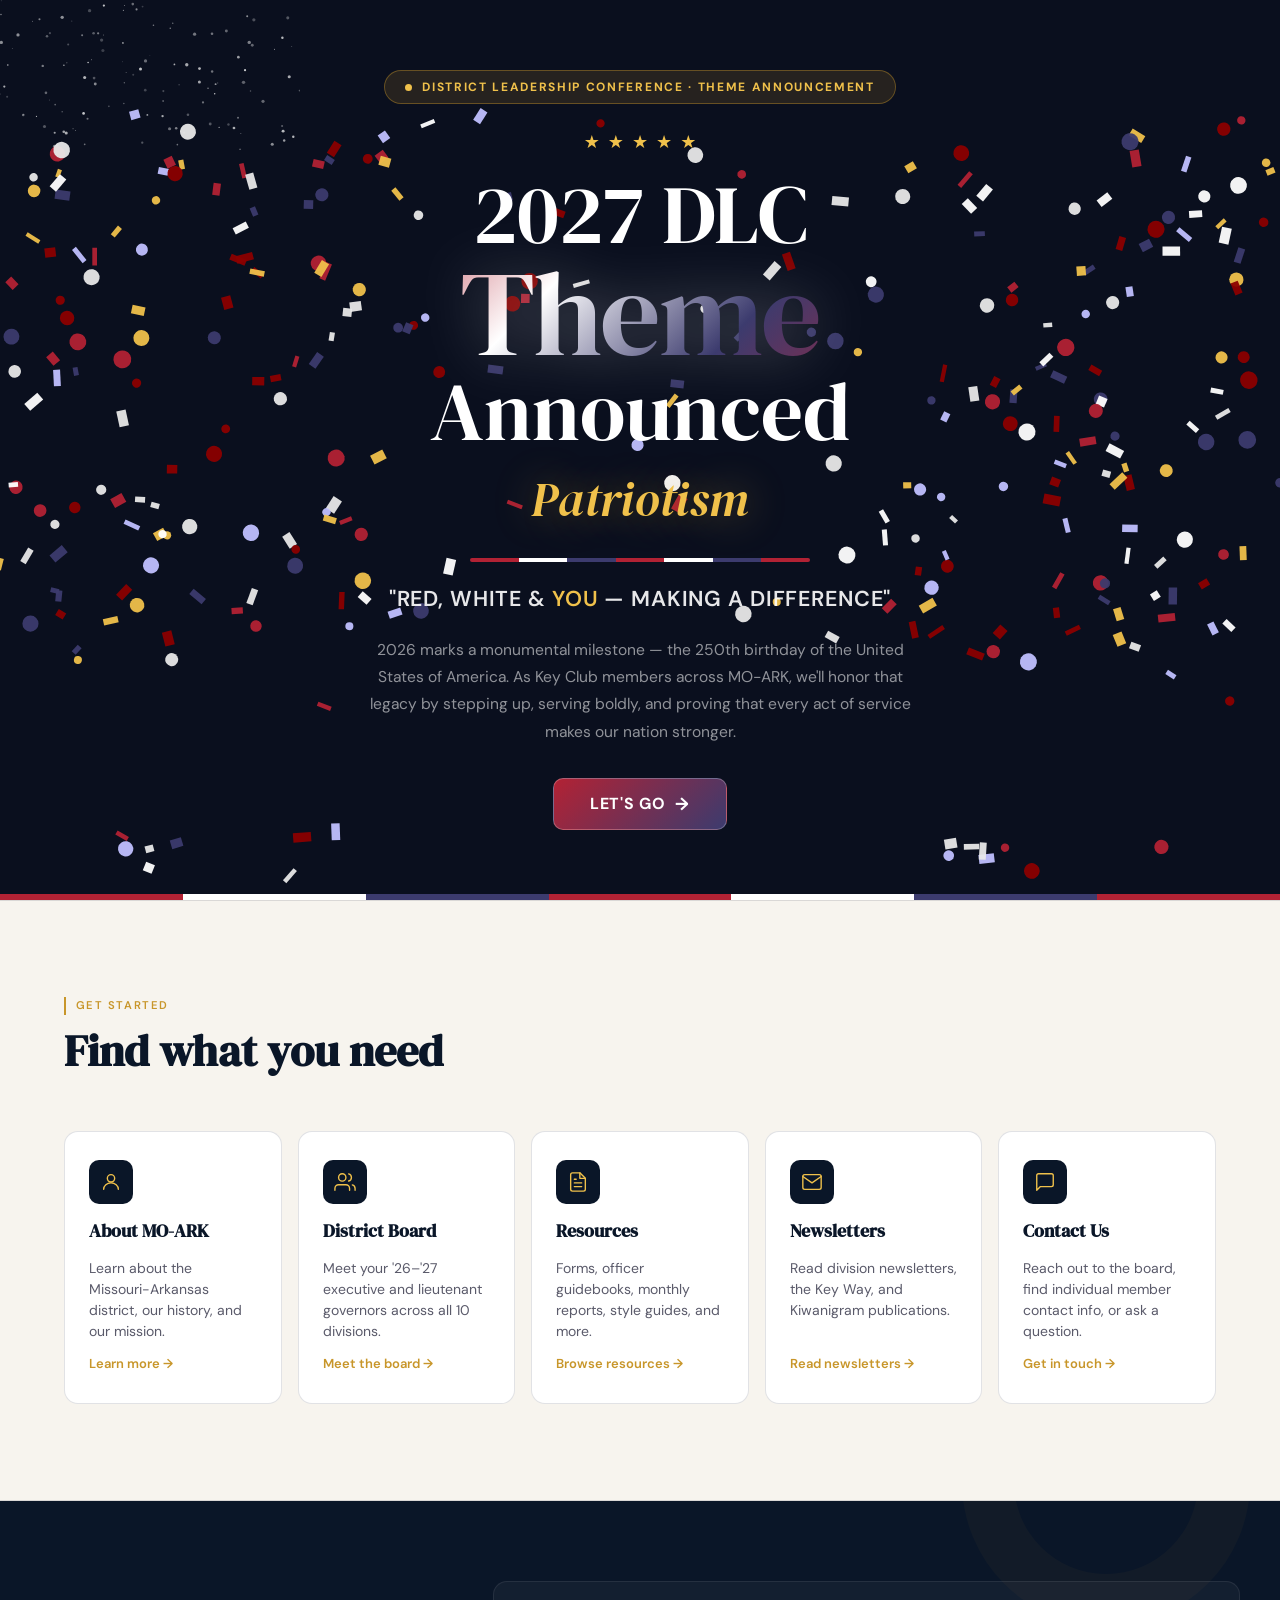
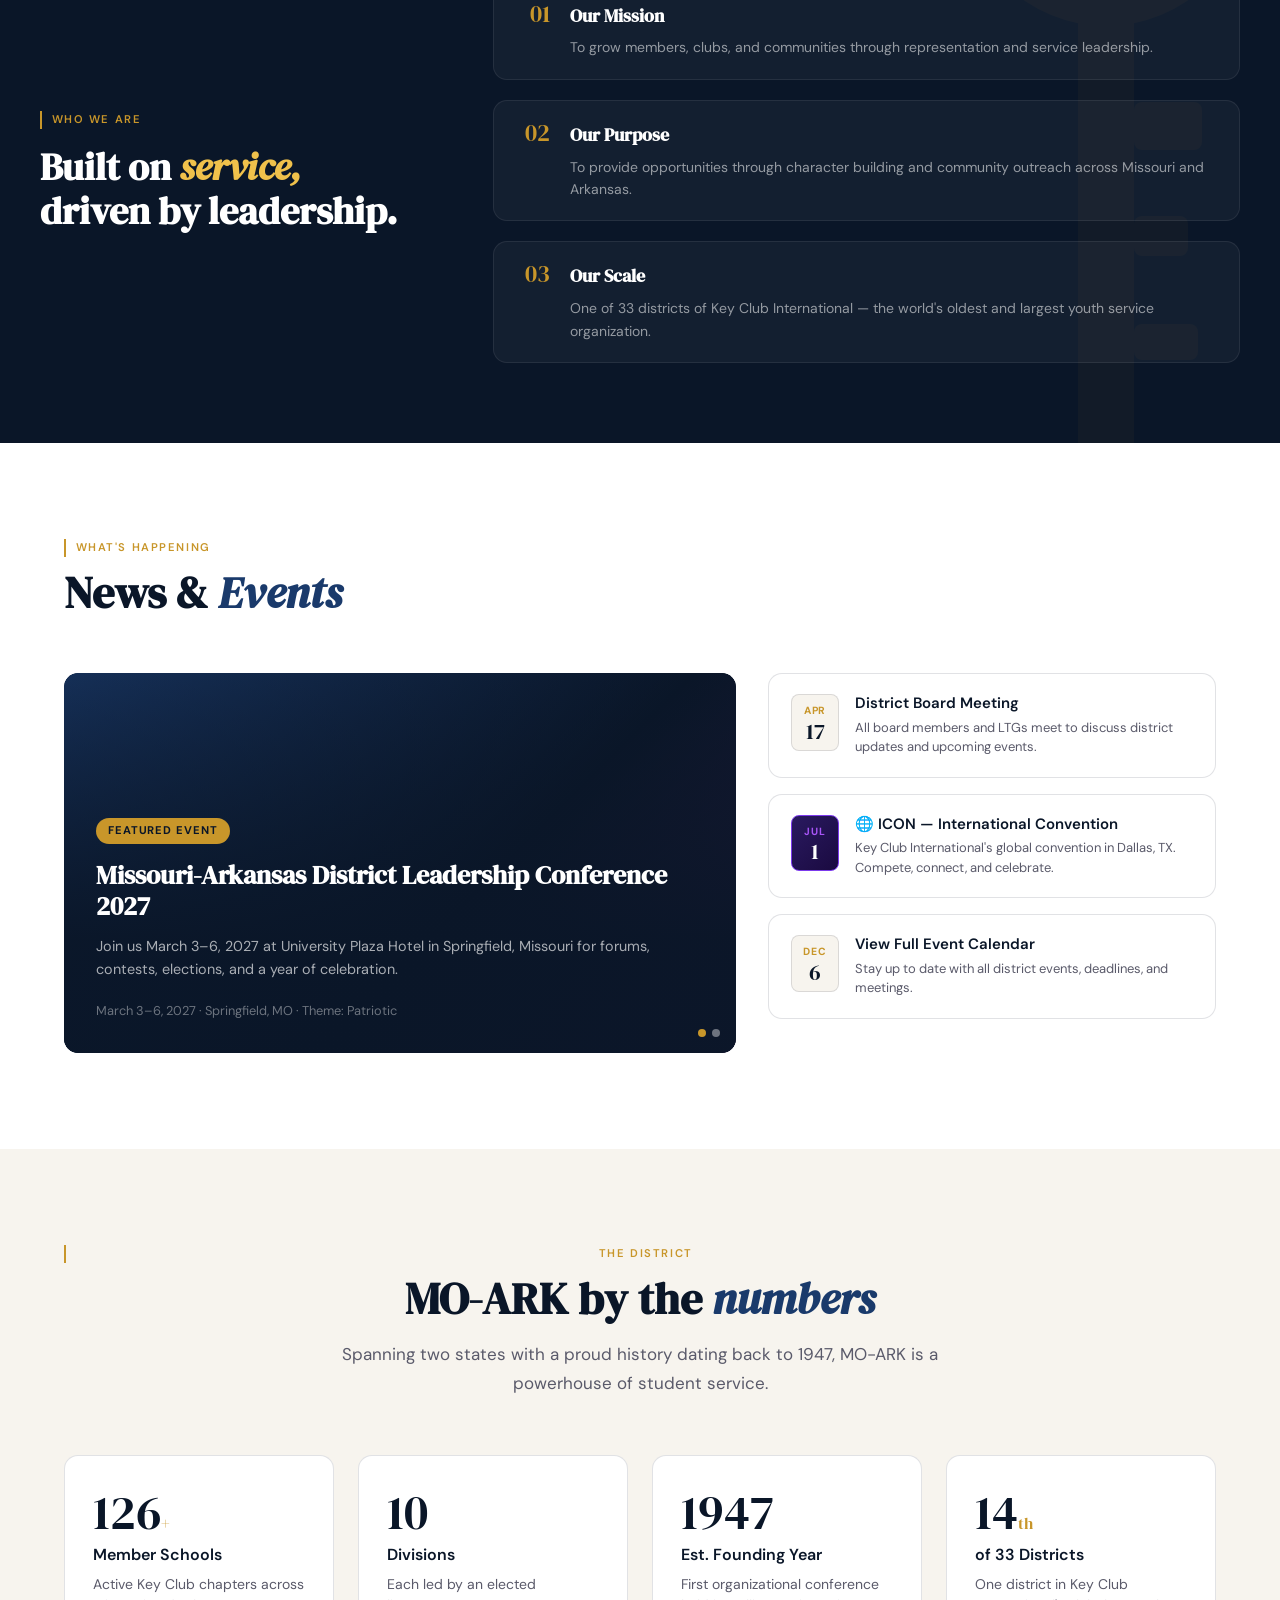
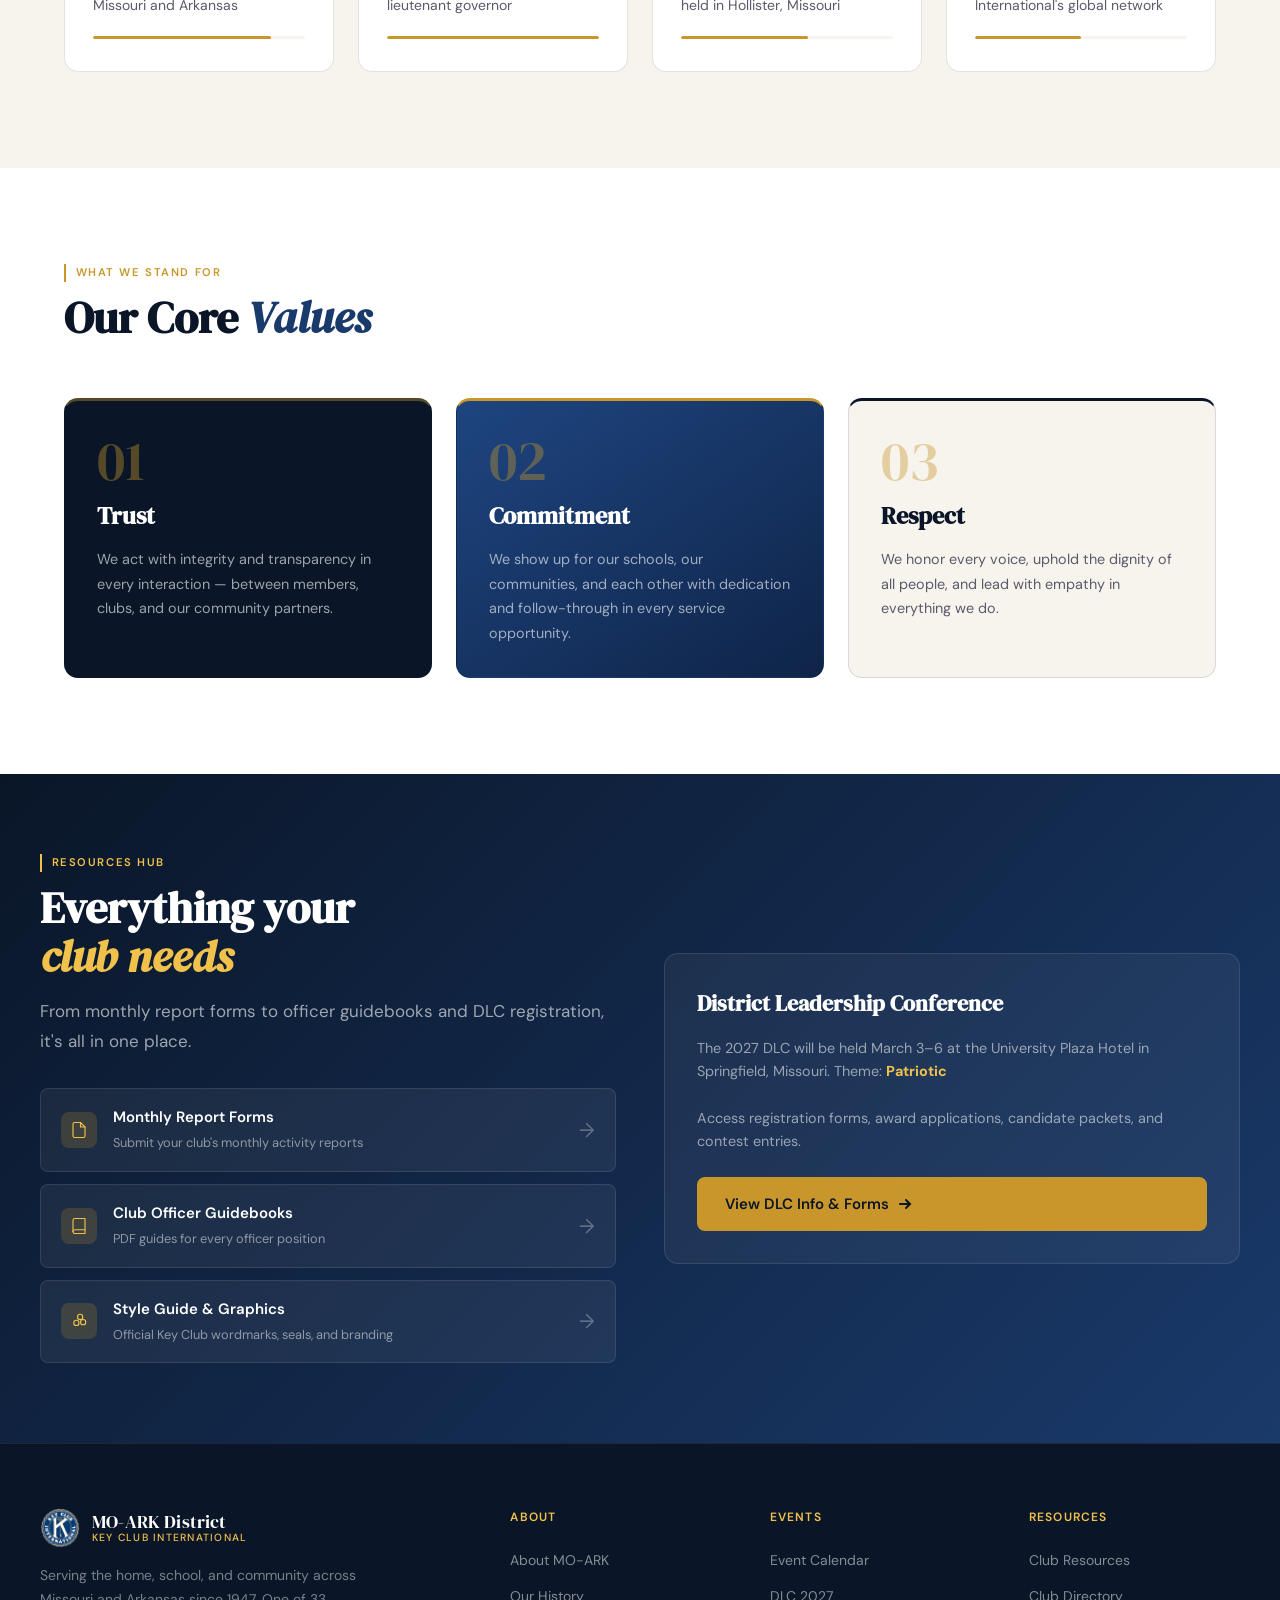
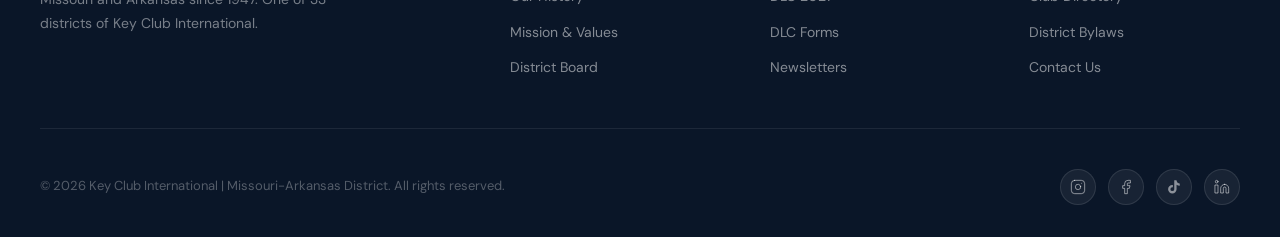
==== index.html @ 14511bf1 "Add files via upload" ====
<!DOCTYPE html>
<html lang="en">
<head>
  <!-- Google tag (gtag.js) -->
<script async src="https://www.googletagmanager.com/gtag/js?id=G-ZFC2BE8DN1"></script>
<script>
  window.dataLayer = window.dataLayer || [];
  function gtag(){dataLayer.push(arguments);}
  gtag('js', new Date());

  gtag('config', 'G-ZFC2BE8DN1');
</script>
<link rel="icon" type="image/png" href="keyclub_logo.png">
<meta charset="UTF-8">
<meta name="viewport" content="width=device-width, initial-scale=1.0">
<title>MO-ARK District | Key Club International</title>
<link rel="preconnect" href="https://fonts.googleapis.com">
<link rel="preconnect" href="https://fonts.gstatic.com" crossorigin>
<link href="https://fonts.googleapis.com/css2?family=DM+Serif+Display:ital,wght@0,400;1,400&family=DM+Sans:wght@300;400;500;600&display=swap" rel="stylesheet">
<link rel="stylesheet" href="base.css">
<style>
  /* ============================================================
     DESIGN TOKENS
     ============================================================ */

  /* ============================================================
     HERO
     ============================================================ */
  .hero {
    position: relative;
    min-height: 100svh;
    display: flex; align-items: center;
    overflow: hidden;
    padding-top: 68px;

    /* Photo background — crop top 33% by starting at 33% of the image height.
       background-size: cover ensures it fills the hero width.
       The dark overlay (next rule) keeps text readable on any photo. */
    background-color: var(--navy);
    background-image:
      linear-gradient(
        to bottom,
        rgba(10, 22, 40, 0.62) 0%,
        rgba(10, 22, 40, 0.55) 40%,
        rgba(10, 22, 40, 0.72) 100%
      ),
      url('Images/Key_Slideshow13.PNG');
    background-size: cover;
    /* Start at 33% down the image to crop the Instagram text at the top */
    background-position: center 53%;
    background-repeat: no-repeat;
    background-attachment: fixed; /* subtle parallax on desktop */
  }

  /* On mobile, fixed attachment causes rendering issues — switch to scroll */
  @media (max-width: 768px) {
    .hero {
      background-attachment: scroll;
      /* On smaller screens, push a touch further down the image
         to keep the subject (people/action) centered */
      background-position: center 40%;
    }
  }

  /* Geometric background patterns — layered on top of the photo */
  .hero-bg {
    position: absolute; inset: 0;
    overflow: hidden;
    pointer-events: none;
  }
  .hero-bg::before {
    content: '';
    position: absolute;
    top: -20%; right: -10%;
    width: 65vw; height: 65vw;
    background: radial-gradient(ellipse at 60% 40%, rgba(200,150,42,0.08) 0%, rgba(26,58,107,0.12) 50%, transparent 75%);
    border-radius: 50%;
  }
  .hero-bg::after {
    content: '';
    position: absolute;
    bottom: -10%; left: -5%;
    width: 50vw; height: 50vw;
    background: radial-gradient(ellipse, rgba(26,58,107,0.25) 0%, transparent 70%);
    border-radius: 50%;
  }
  .hero-grid {
    position: absolute; inset: 0;
    background-image:
      linear-gradient(rgba(255,255,255,0.015) 1px, transparent 1px),
      linear-gradient(90deg, rgba(255,255,255,0.015) 1px, transparent 1px);
    background-size: 60px 60px;
    mask-image: radial-gradient(ellipse 80% 80% at 50% 50%, black 30%, transparent 100%);
  }

  /* ── 2D PARALLAX KEY ── */
  .parallax-scene {
    position: absolute;
    top: 0;
    left: 0;
    width: 100%;
    height: 100%;
    pointer-events: none;
    z-index: 0;
  }
  .parallax-layer {
      position: absolute;
      top: 0;
      left: 0;
      width: 100%;
      height: 100%;
      will-change: transform;
      pointer-events: none;
    }
  /* Allow clicks to reach the key specifically */
  #pl-key {
    pointer-events: none;
  }
  #pl-key .key-wrap {
    pointer-events: all;
  }
  /* keyWrap stays absolutely positioned within the parallax layer */

  /* Key sizing strategy:
     - Height is the real constraint: key SVG is 480h × 200w (2.4:1 tall ratio)
     - We want the full key visible, so cap its height to hero available height minus padding
     - Width follows from the aspect ratio
     - On wide screens: allow up to 38vw but cap by height
     - On medium screens: shrink more aggressively
     - On narrow: hide and show a small centered version instead */
  /* Fix: key layers must not clip and key-wrap anchors to viewport right */
  #pl-shadow,
  #pl-key {
    overflow: visible;
  }
  .key-wrap {
    position: absolute;
    right: 5%;
    top: 50%;
    transform: translateY(-50%);
    width: min(38vw, 42vh, 420px);
    max-height: calc(100svh - 68px - 3rem);
    z-index: 2;
  }
  .key-wrap svg {
    width: 100%;
    height: auto;
    max-height: inherit;
  }

  /* Large desktops: give more room */
  @media (min-width: 1400px) {
    .key-wrap { width: min(420px, 34vw, 50vh); right: 6%; }
  }

  /* Standard laptops (1024–1280px): key tends to be half-visible — shrink it */
  @media (max-width: 1280px) and (min-width: 1025px) {
    .key-wrap { width: min(30vw, 38vh, 340px); right: 2%; }
  }

  /* Tablets landscape & small laptops (768–1024px): show a smaller centered-right key */
  @media (max-width: 1024px) and (min-width: 769px) {
    .key-wrap {
      width: min(22vw, 32vh, 220px);
      right: 1.5%;
      opacity: 0.6;
    }
  }

  /* Mobile & portrait tablets: hide the side key entirely */
  @media (max-width: 768px) {
    .key-wrap { display: none; }
  }

  .hero-inner {
    position: relative; z-index: 1;
    max-width: 1200px; margin: 0 auto;
    padding: 4rem 1.5rem;
    display: grid;
    grid-template-columns: 1fr 1fr;
    gap: 4rem;
    align-items: center;
  }

  .hero-eyebrow {
    display: inline-flex; align-items: center; gap: 8px;
    background: rgba(200,150,42,0.15);
    border: 1px solid rgba(200,150,42,0.3);
    border-radius: 100px;
    padding: 0.375rem 0.875rem;
    font-size: 0.75rem;
    font-weight: 600;
    color: var(--gold-lt);
    text-transform: uppercase;
    letter-spacing: 0.1em;
    margin-bottom: 1.5rem;
  }
  .hero-eyebrow-dot {
    width: 6px; height: 6px;
    background: var(--gold);
    border-radius: 50%;
    animation: pulse 2s ease-in-out infinite;
  }
  @keyframes pulse {
    0%, 100% { opacity: 1; transform: scale(1); }
    50% { opacity: 0.6; transform: scale(0.8); }
  }

  .hero-title {
    font-family: var(--ff-display);
    font-size: clamp(2.5rem, 5vw, 4rem);
    line-height: 1.05;
    color: var(--white);
    margin-bottom: 1.5rem;
  }
  .hero-title em {
    font-style: italic;
    color: var(--gold-lt);
  }

  .hero-desc {
    font-size: 1.0625rem;
    color: rgba(255,255,255,0.65);
    line-height: 1.75;
    margin-bottom: 2.5rem;
    max-width: 44ch;
  }

  .hero-actions {
    display: flex; flex-wrap: wrap; gap: 0.875rem;
    align-items: center;
  }

  .btn {
    display: inline-flex; align-items: center; gap: 0.5rem;
    padding: 0.8125rem 1.625rem;
    border-radius: var(--radius-sm);
    font-family: var(--ff-body);
    font-size: 0.9375rem;
    font-weight: 600;
    cursor: pointer;
    border: 2px solid transparent;
    transition: all var(--transition);
    white-space: nowrap;
    text-decoration: none;
  }
  .btn-primary {
    background: var(--gold);
    color: var(--navy);
    border-color: var(--gold);
  }
  .btn-primary:hover {
    background: var(--gold-lt);
    border-color: var(--gold-lt);
    transform: translateY(-2px);
    box-shadow: 0 6px 20px rgba(200,150,42,0.4);
  }
  .btn-outline {
    background: transparent;
    color: var(--white);
    border-color: rgba(255,255,255,0.3);
  }
  .btn-outline:hover {
    background: rgba(255,255,255,0.1);
    border-color: rgba(255,255,255,0.6);
    transform: translateY(-2px);
  }

  .hero-stats {
    display: grid; grid-template-columns: repeat(4, 1fr); gap: 1rem;
    margin-top: 3rem;
    padding-top: 2rem;
    border-top: 1px solid rgba(255,255,255,0.1);
  }
  .hero-stat-value {
    font-family: var(--ff-display);
    font-size: 2rem;
    color: var(--gold-lt);
    line-height: 1;
  }
  .hero-stat-label {
    font-size: 0.75rem;
    color: rgba(255,255,255,0.5);
    text-transform: uppercase;
    letter-spacing: 0.08em;
    font-weight: 500;
    margin-top: 0.25rem;
  }

  /* Hero right — visual card stack */
  .hero-visual {
    display: flex; flex-direction: column; gap: 1rem;
  }
  .hero-card {
    background: rgba(255,255,255,0.05);
    border: 1px solid rgba(255,255,255,0.1);
    border-radius: var(--radius);
    padding: 1.25rem 1.5rem;
    backdrop-filter: blur(8px);
    transition: transform var(--transition), box-shadow var(--transition);
  }
  .hero-card:hover {
    transform: translateX(4px);
    box-shadow: -4px 0 20px rgba(200,150,42,0.15);
    border-color: rgba(200,150,42,0.3);
  }
  .hero-card-label {
    font-size: 0.7rem; text-transform: uppercase; letter-spacing: 0.1em;
    color: var(--gold-lt); font-weight: 600; margin-bottom: 0.5rem;
  }
  .hero-card-title {
    font-family: var(--ff-display);
    font-size: 1.1rem; color: var(--white); margin-bottom: 0.25rem;
  }
  .hero-card-sub { font-size: 0.85rem; color: rgba(255,255,255,0.5); }
  .hero-card-badge {
    display: inline-block;
    margin-top: 0.75rem;
    background: rgba(200,150,42,0.2);
    color: var(--gold-lt);
    font-size: 0.7rem; font-weight: 600;
    padding: 0.2rem 0.6rem;
    border-radius: 100px;
    text-transform: uppercase; letter-spacing: 0.08em;
  }

  /* ============================================================
     SECTION LAYOUT UTILITY
     ============================================================ */
  .section {
    padding: 6rem 1.5rem;
    max-width: 1200px;
    margin: 0 auto;
  }
  .section-full { padding: 6rem 0; }
  .section-full .section-inner {
    max-width: 1200px; margin: 0 auto; padding: 0 1.5rem;
  }

  .section-label {
    font-size: 0.7rem; text-transform: uppercase; letter-spacing: 0.14em;
    font-weight: 600; color: var(--gold); margin-bottom: 0.75rem;
  }
  .section-title {
    font-family: var(--ff-display);
    font-size: clamp(1.875rem, 3.5vw, 2.75rem);
    line-height: 1.1;
    color: var(--navy);
    margin-bottom: 1rem;
  }
  .section-title em { font-style: italic; color: var(--blue); }
  .section-desc {
    font-size: 1.0625rem;
    color: var(--muted);
    line-height: 1.75;
    max-width: 52ch;
  }

  .section-header { margin-bottom: 3.5rem; }
  .section-header.center { text-align: center; }
  .section-header.center .section-desc { margin: 0 auto; }

  /* ============================================================
     QUICK LINKS (Start Here)
     ============================================================ */
  .quicklinks-bg {
    background: var(--cream);
    border-top: 1px solid var(--border);
    border-bottom: 1px solid var(--border);
  }
  .quicklinks-grid {
    display: grid;
    grid-template-columns: repeat(auto-fit, minmax(200px, 1fr));
    gap: 1rem;
  }
  .quicklink-card {
    background: var(--white);
    border: 1px solid var(--border);
    border-radius: var(--radius);
    padding: 1.75rem 1.5rem;
    display: flex; flex-direction: column;
    gap: 0.75rem;
    transition: box-shadow var(--transition), transform var(--transition), border-color var(--transition);
    cursor: pointer;
  }
  .quicklink-card:hover {
    box-shadow: var(--shadow-hover);
    transform: translateY(-3px);
    border-color: var(--gold);
  }
  .quicklink-icon {
    width: 44px; height: 44px;
    background: var(--navy);
    border-radius: 10px;
    display: flex; align-items: center; justify-content: center;
  }
  .quicklink-icon svg { width: 22px; height: 22px; stroke: var(--gold-lt); }
  .quicklink-card h3 {
    font-family: var(--ff-display);
    font-size: 1.15rem; color: var(--navy);
  }
  .quicklink-card p { font-size: 0.875rem; color: var(--muted); line-height: 1.5; flex: 1; }
  .quicklink-arrow {
    display: flex; align-items: center; gap: 4px;
    font-size: 0.8125rem; font-weight: 600; color: var(--gold);
    transition: gap var(--transition);
  }
  .quicklink-card:hover .quicklink-arrow { gap: 8px; }

  /* ============================================================
     MISSION STRIP
     ============================================================ */
  .mission-strip {
    background: var(--navy);
    padding: 5rem 1.5rem;
  }
  .mission-inner {
    max-width: 1200px; margin: 0 auto;
    display: grid; grid-template-columns: 1fr 2fr; gap: 5rem;
    align-items: center;
  }
  .mission-label {
    font-size: 0.7rem; text-transform: uppercase; letter-spacing: 0.14em;
    color: var(--gold); font-weight: 600; margin-bottom: 1rem;
  }
  .mission-heading {
    font-family: var(--ff-display);
    font-size: clamp(1.75rem, 3vw, 2.5rem);
    color: var(--white); line-height: 1.15;
  }
  .mission-heading em { font-style: italic; color: var(--gold-lt); }
  .mission-pillars { display: flex; flex-direction: column; gap: 1.25rem; }
  .mission-pillar {
    display: flex; align-items: flex-start; gap: 1.25rem;
    padding: 1.25rem 1.5rem;
    background: rgba(255,255,255,0.04);
    border: 1px solid rgba(255,255,255,0.08);
    border-radius: var(--radius);
    transition: background var(--transition), border-color var(--transition);
  }
  .mission-pillar:hover {
    background: rgba(200,150,42,0.08);
    border-color: rgba(200,150,42,0.25);
  }
  .mission-pillar-num {
    font-family: var(--ff-display);
    font-size: 1.5rem; color: var(--gold); line-height: 1; flex-shrink: 0;
    width: 2rem; text-align: right;
  }
  .mission-pillar-content h4 {
    font-family: var(--ff-display);
    font-size: 1.125rem; color: var(--white); margin-bottom: 0.375rem;
  }
  .mission-pillar-content p { font-size: 0.875rem; color: rgba(255,255,255,0.55); line-height: 1.6; }

  /* ============================================================
     NEWS & EVENTS
     ============================================================ */
  .news-grid {
    display: grid;
    grid-template-columns: 1.5fr 1fr;
    gap: 2rem;
  }
  .news-featured {
    background: var(--navy);
    border-radius: var(--radius);
    overflow: hidden;
    position: relative;
    min-height: 380px;
    display: flex; flex-direction: column; justify-content: flex-end;
    padding: 2rem;
    transition: transform var(--transition);
    cursor: pointer;
  }
  .news-featured:hover { transform: scale(1.01); }
  .news-featured::before {
    content: '';
    position: absolute; inset: 0;
    background: linear-gradient(to top, rgba(10,22,40,0.95) 30%, rgba(10,22,40,0.3) 100%);
    z-index: 1;
  }
  .news-featured-bg {
    position: absolute; inset: 0; z-index: 0;
    background: linear-gradient(135deg, #1A3A6B 0%, #0A1628 60%, #2A1A40 100%);
  }
  /* Space-themed art for DLC */
  .news-featured-art {
    position: absolute; inset: 0; z-index: 0;
    overflow: hidden;
  }
  .star { position: absolute; background: white; border-radius: 50%; animation: twinkle 3s ease-in-out infinite; }
  @keyframes twinkle { 0%,100%{opacity:0.6} 50%{opacity:0.15} }
  .news-featured-content { position: relative; z-index: 2; }
  .news-tag {
    display: inline-block;
    background: var(--gold);
    color: var(--navy);
    font-size: 0.7rem; font-weight: 700;
    padding: 0.25rem 0.75rem;
    border-radius: 100px;
    text-transform: uppercase; letter-spacing: 0.08em;
    margin-bottom: 1rem;
  }
  .news-featured h3 {
    font-family: var(--ff-display);
    font-size: 1.625rem; color: var(--white); line-height: 1.2;
    margin-bottom: 0.75rem;
  }
  .news-featured p { font-size: 0.9rem; color: rgba(255,255,255,0.65); margin-bottom: 1.25rem; }
  .news-featured-meta { font-size: 0.8rem; color: rgba(255,255,255,0.4); }

  .news-sidebar { display: flex; flex-direction: column; gap: 1rem; }
  .news-item {
    background: var(--white);
    border: 1px solid var(--border);
    border-radius: var(--radius);
    padding: 1.25rem 1.375rem;
    display: flex; gap: 1rem; align-items: flex-start;
    transition: box-shadow var(--transition), transform var(--transition);
    cursor: pointer;
  }
  .news-item:hover { box-shadow: var(--shadow-hover); transform: translateX(3px); }
  .news-item-date {
    flex-shrink: 0;
    background: var(--cream);
    border-radius: var(--radius-sm);
    width: 48px; padding: 0.5rem 0.25rem;
    text-align: center;
    border: 1px solid var(--border);
  }
  .news-item-date-month { font-size: 0.65rem; text-transform: uppercase; letter-spacing: 0.08em; color: var(--gold); font-weight: 700; }
  .news-item-date-day { font-family: var(--ff-display); font-size: 1.375rem; color: var(--navy); line-height: 1; }
  .news-item-body h4 { font-size: 0.9375rem; font-weight: 600; color: var(--navy); margin-bottom: 0.25rem; line-height: 1.3; }
  .news-item-body p { font-size: 0.8125rem; color: var(--muted); line-height: 1.5; }

  /* ============================================================
     DISTRICT SNAPSHOT
     ============================================================ */
  .snapshot-bg { background: var(--cream); }
  .snapshot-grid {
    display: grid;
    grid-template-columns: repeat(auto-fit, minmax(220px, 1fr));
    gap: 1.5rem;
  }
  .snapshot-card {
    background: var(--white);
    border: 1px solid var(--border);
    border-radius: var(--radius);
    padding: 2rem 1.75rem;
    transition: box-shadow var(--transition), transform var(--transition);
  }
  .snapshot-card:hover { box-shadow: var(--shadow-hover); transform: translateY(-4px); }
  .snapshot-card-num {
    font-family: var(--ff-display);
    font-size: 3rem; color: var(--navy); line-height: 1;
    margin-bottom: 0.375rem;
  }
  .snapshot-card-unit { font-size: 1rem; color: var(--gold); }
  .snapshot-card h4 { font-size: 1rem; font-weight: 600; color: var(--navy); margin-bottom: 0.375rem; }
  .snapshot-card p { font-size: 0.875rem; color: var(--muted); line-height: 1.5; }
  .snapshot-card-bar {
    height: 3px; background: var(--cream);
    border-radius: 2px; margin-top: 1.25rem; overflow: hidden;
  }
  .snapshot-card-fill {
    height: 100%; background: var(--gold); border-radius: 2px;
    transition: width 1.2s cubic-bezier(0.4,0,0.2,1);
  }

  /* ============================================================
     CORE VALUES
     ============================================================ */
  .values-grid {
    display: grid; grid-template-columns: repeat(3, 1fr); gap: 1.5rem;
  }
  .value-card {
    border-radius: var(--radius);
    padding: 2rem;
    border: 1px solid var(--border);
    transition: box-shadow var(--transition), transform var(--transition);
  }
  .value-card:hover { box-shadow: var(--shadow-hover); transform: translateY(-3px); }
  .value-card:nth-child(1) { background: var(--navy); }
  .value-card:nth-child(2) { background: var(--blue); }
  .value-card:nth-child(3) { background: var(--cream); }
  .value-card:nth-child(1) .value-title,
  .value-card:nth-child(2) .value-title { color: var(--white); }
  .value-card:nth-child(3) .value-title { color: var(--navy); }
  .value-card:nth-child(1) .value-desc,
  .value-card:nth-child(2) .value-desc { color: rgba(255,255,255,0.6); }
  .value-card:nth-child(3) .value-desc { color: var(--muted); }
  .value-num {
    font-family: var(--ff-display);
    font-size: 3.5rem; line-height: 1;
    color: var(--gold); opacity: 0.4;
    margin-bottom: 0.5rem;
  }
  .value-title {
    font-family: var(--ff-display);
    font-size: 1.5rem; margin-bottom: 0.75rem;
  }
  .value-desc { font-size: 0.9rem; line-height: 1.7; }

  /* ============================================================
     RESOURCES STRIP
     ============================================================ */
  .resources-strip {
    background: linear-gradient(135deg, var(--navy) 0%, var(--blue) 100%);
    padding: 5rem 1.5rem;
  }
  .resources-inner {
    max-width: 1200px; margin: 0 auto;
    display: grid; grid-template-columns: 1fr 1fr; gap: 3rem; align-items: center;
  }
  .resources-content .section-label { color: var(--gold-lt); }
  .resources-content .section-title { color: var(--white); }
  .resources-content .section-title em { color: var(--gold-lt); }
  .resources-content .section-desc { color: rgba(255,255,255,0.6); }
  .resources-links { display: flex; flex-direction: column; gap: 0.75rem; margin-top: 2rem; }
  .resource-link {
    display: flex; align-items: center; gap: 1rem;
    padding: 1rem 1.25rem;
    background: rgba(255,255,255,0.06);
    border: 1px solid rgba(255,255,255,0.1);
    border-radius: var(--radius-sm);
    color: var(--white);
    transition: background var(--transition), border-color var(--transition), transform var(--transition);
    cursor: pointer;
  }
  .resource-link:hover {
    background: rgba(200,150,42,0.15);
    border-color: rgba(200,150,42,0.35);
    transform: translateX(4px);
  }
  .resource-link-icon {
    width: 36px; height: 36px;
    background: rgba(200,150,42,0.2);
    border-radius: 8px;
    display: flex; align-items: center; justify-content: center;
    flex-shrink: 0;
  }
  .resource-link-icon svg { width: 18px; height: 18px; stroke: var(--gold-lt); }
  .resource-link-text { flex: 1; }
  .resource-link-text strong { font-size: 0.9375rem; font-weight: 600; display: block; }
  .resource-link-text span { font-size: 0.8rem; color: rgba(255,255,255,0.5); }
  .resource-link-arrow { color: rgba(255,255,255,0.3); font-size: 1.25rem; }

  .resources-cta-box {
    background: rgba(255,255,255,0.05);
    border: 1px solid rgba(255,255,255,0.1);
    border-radius: var(--radius);
    padding: 2rem;
    display: flex; flex-direction: column; gap: 1rem;
  }
  .resources-cta-box h3 {
    font-family: var(--ff-display);
    font-size: 1.375rem; color: var(--white);
  }
  .resources-cta-box p { font-size: 0.9rem; color: rgba(255,255,255,0.55); line-height: 1.6; }

  /* ============================================================
     FOOTER
     ============================================================ */
  footer {
    background: var(--navy);
    border-top: 1px solid rgba(255,255,255,0.08);
    padding: 4rem 1.5rem 2rem;
  }
  .footer-inner {
    max-width: 1200px; margin: 0 auto;
  }
  .footer-top {
    display: grid; grid-template-columns: 2fr 1fr 1fr 1fr; gap: 3rem;
    padding-bottom: 3rem; border-bottom: 1px solid rgba(255,255,255,0.08);
    margin-bottom: 2.5rem;
  }
  .footer-brand p {
    font-size: 0.875rem; color: rgba(255,255,255,0.45);
    line-height: 1.7; margin-top: 1rem; max-width: 32ch;
  }
  .footer-col h4 {
    font-size: 0.75rem; text-transform: uppercase; letter-spacing: 0.1em;
    color: var(--gold-lt); font-weight: 600; margin-bottom: 1.25rem;
  }
  .footer-col ul { display: flex; flex-direction: column; gap: 0.625rem; }
  .footer-col ul li a {
    font-size: 0.875rem; color: rgba(255,255,255,0.5);
    transition: color var(--transition);
  }
  .footer-col ul li a:hover { color: var(--white); }
  .footer-bottom {
    display: flex; align-items: center; justify-content: space-between; flex-wrap: wrap; gap: 1rem;
  }
  .footer-copy { font-size: 0.8125rem; color: rgba(255,255,255,0.3); }
  .footer-socials { display: flex; gap: 0.75rem; }
  .footer-social {
    width: 36px; height: 36px;
    background: rgba(255,255,255,0.06);
    border: 1px solid rgba(255,255,255,0.1);
    border-radius: 50%;
    display: flex; align-items: center; justify-content: center;
    color: rgba(255,255,255,0.5);
    font-size: 0.875rem;
    transition: background var(--transition), color var(--transition), border-color var(--transition);
    cursor: pointer;
  }
  .footer-social:hover {
    background: var(--gold);
    border-color: var(--gold);
    color: var(--navy);
  }
  .footer-social svg { width: 16px; height: 16px; }

  /* ============================================================
     ANIMATIONS
     ============================================================ */
  .fade-in { opacity: 0; transform: translateY(20px); transition: opacity 0.6s ease, transform 0.6s ease; }
  .fade-in.visible { opacity: 1; transform: translateY(0); }

  /* ============================================================
     RESPONSIVE
     ============================================================ */
  @media (max-width: 1024px) {
    .hero-inner { grid-template-columns: 1fr; gap: 3rem; }
    .hero-visual { display: none; }
    .hero-desc { max-width: none; }
    .mission-inner { grid-template-columns: 1fr; gap: 2.5rem; }
    .news-grid { grid-template-columns: 1fr; }
    .news-featured { min-height: 300px; }
    .footer-top { grid-template-columns: 1fr 1fr; gap: 2rem; }
    .resources-inner { grid-template-columns: 1fr; }
  }

  @media (max-width: 768px) {
    .nav-links { display: none; }
    .nav-toggle { display: flex; }
    .values-grid { grid-template-columns: 1fr; }
    .snapshot-grid { grid-template-columns: repeat(2, 1fr); }
    .hero-stats { grid-template-columns: repeat(2, 1fr); gap: 0.75rem; }
    .hero-stat-value { font-size: 1.5rem; }
    .section { padding: 4rem 1.25rem; }
    .footer-top { grid-template-columns: 1fr; gap: 2rem; }
    .quicklinks-grid { grid-template-columns: 1fr; }
  }

  @media (max-width: 480px) {
    .snapshot-grid { grid-template-columns: 1fr; }
    .hero-actions { flex-direction: column; align-items: flex-start; }
    .btn { width: 100%; justify-content: center; }
    .footer-bottom { flex-direction: column; align-items: flex-start; }
  }

  /* ============================================================
     GRAIN / NOISE TEXTURE OVERLAY ON HERO
     ============================================================ */
  .hero::after {
    content: '';
    position: absolute;
    inset: 0;
    pointer-events: none;
    z-index: 0;
    opacity: 0.032;
    background-image: url("data:image/svg+xml,%3Csvg viewBox='0 0 256 256' xmlns='http://www.w3.org/2000/svg'%3E%3Cfilter id='noise'%3E%3CfeTurbulence type='fractalNoise' baseFrequency='0.9' numOctaves='4' stitchTiles='stitch'/%3E%3C/filter%3E%3Crect width='100%25' height='100%25' filter='url(%23noise)'/%3E%3C/svg%3E");
    background-repeat: repeat;
    background-size: 180px 180px;
  }

  /* ============================================================
     HERO TITLE ANIMATED ENTRANCE
     ============================================================ */
  @keyframes heroLineReveal {
    from { opacity: 0; transform: translateY(30px); filter: blur(3px); }
    to   { opacity: 1; transform: translateY(0);   filter: blur(0); }
  }
  @keyframes heroFadeUp {
    from { opacity: 0; transform: translateY(18px); }
    to   { opacity: 1; transform: translateY(0); }
  }

  /* Gold accent rule above eyebrow */
  .hero-accent-rule {
    display: block;
    width: 48px;
    height: 2px;
    background: linear-gradient(90deg, var(--gold), var(--gold-lt));
    border-radius: 2px;
    margin-bottom: 1.25rem;
    opacity: 0;
    animation: heroFadeUp 0.5s ease forwards;
    animation-delay: 0.1s;
  }

  .hero-eyebrow {
    opacity: 0;
    animation: heroFadeUp 0.55s ease forwards;
    animation-delay: 0.28s;
  }

  /* Each line of the hero title animates independently */
  .hero-title-line {
    display: block;
    overflow: hidden;
    padding-bottom: 0.06em;
  }
  .hero-title-line-inner {
    display: block;
    opacity: 0;
    animation: heroLineReveal 0.72s cubic-bezier(0.22, 1, 0.36, 1) forwards;
  }
  .hero-title-line:nth-child(1) .hero-title-line-inner { animation-delay: 0.42s; }
  .hero-title-line:nth-child(2) .hero-title-line-inner { animation-delay: 0.58s; }
  .hero-title-line:nth-child(3) .hero-title-line-inner { animation-delay: 0.74s; }

  .hero-desc {
    opacity: 0;
    animation: heroFadeUp 0.6s ease forwards;
    animation-delay: 0.92s;
  }
  .hero-actions {
    opacity: 0;
    animation: heroFadeUp 0.6s ease forwards;
    animation-delay: 1.08s;
  }
  .hero-stats {
    opacity: 0;
    animation: heroFadeUp 0.6s ease forwards;
    animation-delay: 1.22s;
  }

  /* ============================================================
     SECTION LABEL — gold left border editorial accent
     ============================================================ */
  .section-label {
    border-left: 2px solid var(--gold);
    padding-left: 0.6rem;
  }
  /* Strip it from the resources strip (white-on-navy context already has contrast) */
  .resources-content .section-label {
    border-left-color: var(--gold-lt);
  }
  /* Mission strip */
  .mission-label {
    border-left: 2px solid var(--gold);
    padding-left: 0.6rem;
  }

  /* ============================================================
     MOBILE HEADING LINE-HEIGHT FIX
     ============================================================ */
  @media (max-width: 480px) {
    .hero-title, .section-title, .page-title { line-height: 1.18; }
  }

  /* ============================================================
     VALUE CARDS — differentiate #1 and #2
     ============================================================ */
  .value-card:nth-child(1) { border-top: 3px solid rgba(200,150,42,0.4); }
  .value-card:nth-child(2) {
    background: linear-gradient(145deg, #1e4580 0%, #0f2448 100%);
    border-top: 3px solid var(--gold);
  }
  .value-card:nth-child(3) { border-top: 3px solid var(--navy); }

  /* ============================================================
     MISSION STRIP — watermark key
     ============================================================ */
  .mission-strip { position: relative; overflow: hidden; }
  .mission-watermark {
    position: absolute;
    right: -2%;
    top: 50%;
    transform: translateY(-50%);
    width: min(400px, 42vw);
    opacity: 0.04;
    pointer-events: none;
    z-index: 0;
  }
  .mission-inner { position: relative; z-index: 1; }

  /* ============================================================
     SNAPSHOT BARS — animated via IntersectionObserver
     ============================================================ */
  .snapshot-card-fill {
    width: 0 !important;
    transition: width 1.4s cubic-bezier(0.4, 0, 0.2, 1);
  }
  .snapshot-card-fill.bar-animate {
    width: var(--bar-target) !important;
  }

  /* ============================================================
     MASONRY GALLERY GRID
     ============================================================ */
  .gallery-grid {
    display: grid;
    grid-template-columns: repeat(3, 1fr);
    grid-auto-rows: 200px;
    gap: 1.25rem;
  }
  .gallery-item { aspect-ratio: unset; height: auto; }
  .gallery-item:nth-child(1),
  .gallery-item:nth-child(5),
  .gallery-item:nth-child(9)  { grid-row: span 2; }

  @media (max-width: 768px) {
    .gallery-grid { grid-template-columns: repeat(2, 1fr); grid-auto-rows: 155px; }
  }
  @media (max-width: 480px) {
    .gallery-grid { grid-template-columns: 1fr; grid-auto-rows: 220px; }
    .gallery-item:nth-child(1),
    .gallery-item:nth-child(5),
    .gallery-item:nth-child(9) { grid-row: span 1; }
  }

  /* ============================================================
     LIGHTBOX — image counter
     ============================================================ */
  #lightboxCounter {
    position: absolute;
    top: 1rem;
    left: 1.5rem;
    background: rgba(10,22,40,0.78);
    border: 1px solid rgba(200,150,42,0.35);
    border-radius: 100px;
    padding: 0.3rem 0.85rem;
    font-size: 0.78rem;
    font-weight: 600;
    color: var(--gold-lt);
    backdrop-filter: blur(8px);
    letter-spacing: 0.08em;
    pointer-events: none;
  }

  /* ============================================================
     STAT COUNTER — tabular nums prevent layout jump
     ============================================================ */
  .hero-stat-value { font-variant-numeric: tabular-nums; }
  .countdown-num   { font-variant-numeric: tabular-nums; }

  /* ============================================================
     KEY CLICK HINT
     ============================================================ */
  #keyWrap {
    cursor: pointer;
    transition: filter var(--transition);
  }
  #keyWrap:hover svg {
    filter: drop-shadow(0 8px 40px rgba(200,150,42,0.55)) drop-shadow(0 2px 8px rgba(200,150,42,0.35));
  }
  .key-click-hint {
    position: absolute;
    bottom: -3.5rem;
    left: 50%;
    transform: translateX(-50%);
    font-size: 0.72rem;
    color: var(--gold-lt);
    font-weight: 600;
    letter-spacing: 0.1em;
    text-transform: uppercase;
    white-space: nowrap;
    pointer-events: none;
    background: rgba(10,22,40,0.75);
    border: 1.5px solid rgba(200,150,42,0.55);
    border-radius: 100px;
    padding: 0.45rem 1.1rem 0.45rem 0.9rem;
    box-shadow: 0 0 18px rgba(200,150,42,0.2), inset 0 1px 0 rgba(255,255,255,0.06);
    backdrop-filter: blur(8px);
    display: flex;
    align-items: center;
    gap: 0.4rem;
    animation: hintpulse 2.8s ease-in-out infinite;
  }
  @keyframes hintpulse {
    0%,100% { opacity:0.6; box-shadow:0 0 14px rgba(200,150,42,0.15), inset 0 1px 0 rgba(255,255,255,0.06); }
    50%      { opacity:1;   box-shadow:0 0 30px rgba(200,150,42,0.45), inset 0 1px 0 rgba(255,255,255,0.06); }
  }

  /* ============================================================
     UNLOCK MODAL OVERLAY
     ============================================================ */
  #unlockOverlay {
    position: fixed;
    inset: 0;
    z-index: 9000;
    display: flex;
    flex-direction: column;
    align-items: center;
    justify-content: flex-start;
    background: rgba(8, 16, 32, 0.97);
    backdrop-filter: blur(18px);
    -webkit-backdrop-filter: blur(18px);
    opacity: 0;
    pointer-events: none;
    transition: opacity 0.5s ease;
    overflow-y: auto;
    overflow-x: hidden;
  }
  #unlockOverlay.visible {
    opacity: 1;
    pointer-events: all;
  }

  /* close button */
  #unlockClose {
    position: fixed;
    top: 1.25rem;
    right: 1.5rem;
    z-index: 9100;
    background: rgba(255,255,255,0.08);
    border: 1px solid rgba(255,255,255,0.15);
    border-radius: 50%;
    width: 40px; height: 40px;
    display: flex; align-items: center; justify-content: center;
    cursor: pointer;
    color: rgba(255,255,255,0.6);
    font-size: 1.25rem;
    transition: background var(--transition), color var(--transition);
    opacity: 0;
    pointer-events: none;
    transition: opacity 0.4s ease, background 0.2s ease;
  }
  #unlockClose.visible { opacity: 1; pointer-events: all; }
  #unlockClose:hover { background: rgba(200,150,42,0.25); color: var(--gold-lt); }

  /* ── ANIMATION STAGE (lock + key) ── */
  #animStage {
    width: 100%;
    min-height: 100vh;
    display: flex;
    align-items: center;
    justify-content: center;
    position: relative;
    flex-shrink: 0;
  }

  /* Flying key (3D CSS perspective) */
  #flyKey {
    position: absolute;
    width: 140px;
    transform-origin: center center;
    transform: perspective(900px) translateZ(0) translateY(0) scale(1);
    filter: drop-shadow(0 12px 48px rgba(200,150,42,0.5));
    z-index: 10;
  }

  /* Lock SVG container */
  #lockWrap {
    position: absolute;
    width: 180px;
    opacity: 0;
    transform: scale(0.85) translateY(20px);
    transition: opacity 0.6s ease, transform 0.6s ease;
  }
  #lockWrap.visible {
    opacity: 1;
    transform: scale(1) translateY(0);
  }

  /* shackle rotate on unlock */
  #lockShackle {
    transform-origin: 90px 50px;
    transition: transform 0.6s cubic-bezier(0.4,0,0.2,1);
  }
  #lockShackle.open { transform: rotate(-70deg) translateY(-8px); }

  /* success burst */
  #unlockBurst {
    position: absolute;
    width: 320px; height: 320px;
    border-radius: 50%;
    background: radial-gradient(circle, rgba(200,150,42,0.3) 0%, transparent 70%);
    opacity: 0;
    transform: scale(0.3);
    transition: opacity 0.5s ease, transform 0.5s ease;
    pointer-events: none;
  }
  #unlockBurst.pop { opacity: 1; transform: scale(1); }

  /* ── CONTENT PANEL (countdown + gallery) ── */
  #unlockContent {
    width: 100%;
    max-width: 1100px;
    padding: 0 1.5rem 5rem;
    opacity: 0;
    transform: translateY(32px);
    transition: opacity 0.7s ease 0.2s, transform 0.7s ease 0.2s;
  }
  #unlockContent.visible {
    opacity: 1;
    transform: translateY(0);
  }

  /* DIVIDER */
  .unlock-divider {
    width: 100%;
    height: 1px;
    background: linear-gradient(90deg, transparent, rgba(200,150,42,0.4), transparent);
    margin: 0 0 4rem;
  }

  /* ── COUNTDOWN ── */
  .countdown-wrap {
    text-align: center;
    margin-bottom: 4.5rem;
  }
  .countdown-label {
    font-size: 0.7rem;
    text-transform: uppercase;
    letter-spacing: 0.2em;
    color: var(--gold);
    font-weight: 600;
    margin-bottom: 0.5rem;
  }
  .countdown-headline {
    font-family: var(--ff-display);
    font-size: clamp(1.6rem, 3.5vw, 2.5rem);
    color: var(--white);
    margin-bottom: 0.375rem;
    line-height: 1.1;
  }
  .countdown-headline em { color: var(--gold-lt); font-style: italic; }
  .countdown-sub {
    font-size: 0.875rem;
    color: rgba(255,255,255,0.4);
    margin-bottom: 2.5rem;
    letter-spacing: 0.04em;
  }
  .countdown-tiles {
    display: flex;
    justify-content: center;
    gap: 1.25rem;
    flex-wrap: wrap;
  }
  .countdown-tile {
    display: flex;
    flex-direction: column;
    align-items: center;
    gap: 0.5rem;
    min-width: 88px;
  }
  .countdown-num {
    font-family: var(--ff-display);
    font-size: clamp(2.8rem, 6vw, 4.5rem);
    line-height: 1;
    color: var(--gold-lt);
    background: rgba(200,150,42,0.1);
    border: 1px solid rgba(200,150,42,0.25);
    border-radius: 12px;
    width: 100%;
    padding: 0.75rem 0.5rem;
    text-align: center;
    min-width: 88px;
    position: relative;
    overflow: hidden;
  }
  .countdown-num::after {
    content: '';
    position: absolute;
    left: 0; right: 0;
    top: 50%; height: 1px;
    background: rgba(200,150,42,0.15);
  }
  .countdown-unit {
    font-size: 0.65rem;
    text-transform: uppercase;
    letter-spacing: 0.14em;
    color: rgba(255,255,255,0.4);
    font-weight: 600;
  }
  .countdown-sep {
    font-family: var(--ff-display);
    font-size: 3rem;
    color: rgba(200,150,42,0.35);
    align-self: center;
    padding-bottom: 1.5rem;
    line-height: 1;
  }

  /* ── GALLERY ── */
  .gallery-section {
    margin-top: 0;
  }
  .gallery-header {
    text-align: center;
    margin-bottom: 2.5rem;
  }
  .gallery-label {
    font-size: 0.7rem;
    text-transform: uppercase;
    letter-spacing: 0.2em;
    color: var(--gold);
    font-weight: 600;
    margin-bottom: 0.5rem;
  }
  .gallery-title {
    font-family: var(--ff-display);
    font-size: clamp(1.5rem, 3vw, 2.25rem);
    color: var(--white);
    margin-bottom: 0.375rem;
  }
  .gallery-title em { color: var(--gold-lt); font-style: italic; }
  .gallery-desc {
    font-size: 0.9rem;
    color: rgba(255,255,255,0.45);
  }

  .gallery-grid {
    display: grid;
    grid-template-columns: repeat(auto-fill, minmax(280px, 1fr));
    gap: 1.25rem;
  }
  .gallery-item {
    position: relative;
    border-radius: var(--radius);
    overflow: hidden;
    aspect-ratio: 4/3;
    border: 1px solid rgba(200,150,42,0.2);
    cursor: pointer;
    background: rgba(255,255,255,0.03);
    transition: border-color var(--transition), transform var(--transition), box-shadow var(--transition);
  }
  .gallery-item:hover {
    border-color: rgba(200,150,42,0.55);
    transform: translateY(-4px);
    box-shadow: 0 12px 40px rgba(200,150,42,0.18), 0 0 0 1px rgba(200,150,42,0.12);
  }
  .gallery-item img {
    width: 100%; height: 100%;
    object-fit: cover;
    display: block;
    transition: transform 0.5s ease;
  }
  .gallery-item:hover img { transform: scale(1.05); }
  .gallery-item-overlay {
    position: absolute;
    inset: 0;
    background: linear-gradient(to top, rgba(10,22,40,0.7) 0%, transparent 60%);
    opacity: 0;
    transition: opacity var(--transition);
    display: flex;
    align-items: flex-end;
    padding: 1rem;
  }
  .gallery-item:hover .gallery-item-overlay { opacity: 1; }
  .gallery-item-overlay span {
    font-size: 0.8rem;
    color: rgba(255,255,255,0.8);
    font-weight: 500;
    letter-spacing: 0.05em;
  }

  /* featured first item is larger */
  /* (removed span-2 so all images show equally in the grid) */
  @media (max-width: 640px) {
    .gallery-item:first-child { grid-column: span 1; aspect-ratio: 4/3; }
    .countdown-sep { display: none; }
    .countdown-tiles { gap: 0.75rem; }
    .countdown-tile { min-width: 72px; }
    .countdown-num { min-width: 72px; font-size: 2.5rem; }
  }

  /* Lightbox */
  #lightbox {
    position: fixed;
    inset: 0;
    z-index: 9500;
    background: rgba(5,10,20,0.96);
    display: flex;
    align-items: center;
    justify-content: center;
    opacity: 0;
    pointer-events: none;
    transition: opacity 0.3s ease;
  }
  #lightbox.visible { opacity: 1; pointer-events: all; }
  #lightbox img {
    max-width: 92vw;
    max-height: 88vh;
    border-radius: 10px;
    border: 1px solid rgba(200,150,42,0.3);
    box-shadow: 0 24px 80px rgba(0,0,0,0.7);
    object-fit: contain;
  }
  #lightboxClose {
    position: absolute;
    top: 1rem; right: 1.5rem;
    background: none; border: none;
    color: rgba(255,255,255,0.6);
    font-size: 2rem;
    cursor: pointer;
    line-height: 1;
    transition: color var(--transition);
  }
  #lightboxClose:hover { color: var(--gold-lt); }
  #lightboxPrev, #lightboxNext {
    position: absolute;
    top: 50%; transform: translateY(-50%);
    background: rgba(200,150,42,0.15);
    border: 1px solid rgba(200,150,42,0.3);
    border-radius: 50%;
    width: 48px; height: 48px;
    display: flex; align-items: center; justify-content: center;
    cursor: pointer;
    color: var(--gold-lt);
    font-size: 1.25rem;
    transition: background var(--transition);
  }
  #lightboxPrev:hover, #lightboxNext:hover { background: rgba(200,150,42,0.35); }
  #lightboxPrev { left: 1.5rem; }
  #lightboxNext { right: 1.5rem; }
</style>
</head>
<body>

<!-- ============================================================
     2027 DLC THEME ANNOUNCEMENT SPLASH
     Shows on first 2 visits (tracked via localStorage view count)
     ============================================================ -->
<div id="dlcSplash" style="display:none;">
<style>
#dlcSplash {
  position: fixed;
  inset: 0;
  z-index: 99999;
  background: #0A0F1E;
  overflow: hidden;
  display: flex !important;
  align-items: center;
  justify-content: center;
  font-family: 'DM Sans', system-ui, sans-serif;
}
#dlcSplash.hidden {
  pointer-events: none;
  animation: splashFadeOut 0.7s ease forwards;
}
@keyframes splashFadeOut {
  to { opacity: 0; }
}

/* Stars background */
#dlcStars {
  position: absolute;
  inset: 0;
  pointer-events: none;
}

/* Confetti canvas */
#dlcConfetti {
  position: absolute;
  inset: 0;
  pointer-events: none;
  z-index: 2;
}

/* Red/white/blue light sweeps */
.dlc-light {
  position: absolute;
  bottom: -20%;
  width: 3px;
  height: 130%;
  opacity: 0;
  pointer-events: none;
  z-index: 1;
  transform-origin: bottom center;
  border-radius: 100px;
  filter: blur(6px);
}
.dlc-light-1 { left: 5%; background: linear-gradient(to top, #B22234, transparent); animation: lightSweep1 3s ease-in-out 0.5s infinite; }
.dlc-light-2 { left: 12%; background: linear-gradient(to top, #FFFFFF, transparent); animation: lightSweep2 3.4s ease-in-out 0.7s infinite; }
.dlc-light-3 { right: 5%; background: linear-gradient(to top, #3C3B6E, transparent); animation: lightSweep1 3.2s ease-in-out 0.9s infinite reverse; }
.dlc-light-4 { right: 12%; background: linear-gradient(to top, #B22234, transparent); animation: lightSweep2 2.8s ease-in-out 0.3s infinite reverse; }
.dlc-light-5 { left: 50%; background: linear-gradient(to top, #FFFFFF, transparent); animation: lightSweep3 4s ease-in-out 1s infinite; }
@keyframes lightSweep1 {
  0%   { opacity: 0; transform: rotate(-25deg); }
  25%  { opacity: 0.6; }
  50%  { opacity: 0.6; transform: rotate(25deg); }
  75%  { opacity: 0.6; }
  100% { opacity: 0; transform: rotate(-25deg); }
}
@keyframes lightSweep2 {
  0%   { opacity: 0; transform: rotate(20deg); }
  30%  { opacity: 0.5; }
  60%  { opacity: 0.5; transform: rotate(-20deg); }
  100% { opacity: 0; transform: rotate(20deg); }
}
@keyframes lightSweep3 {
  0%   { opacity: 0; transform: rotate(-10deg); }
  50%  { opacity: 0.4; transform: rotate(10deg); }
  100% { opacity: 0; transform: rotate(-10deg); }
}

/* Center content */
.dlc-center {
  position: relative;
  z-index: 10;
  text-align: center;
  padding: 2rem 1.5rem;
  max-width: 700px;
  width: 100%;
}

/* "2027 DLC" badge top */
.dlc-badge {
  display: inline-flex;
  align-items: center;
  gap: 10px;
  background: rgba(200,150,42,0.15);
  border: 1px solid rgba(200,150,42,0.4);
  border-radius: 100px;
  padding: 0.4rem 1.25rem;
  font-size: 0.75rem;
  font-weight: 700;
  color: #F0C14B;
  text-transform: uppercase;
  letter-spacing: 0.14em;
  margin-bottom: 1.5rem;
  opacity: 0;
  animation: dlcFadeUp 0.6s ease 0.3s forwards;
}
.dlc-badge-dot {
  width: 7px; height: 7px;
  background: #F0C14B;
  border-radius: 50%;
  animation: dlcPulse 1.5s ease infinite;
}
@keyframes dlcPulse {
  0%,100% { transform: scale(1); opacity: 1; }
  50% { transform: scale(0.6); opacity: 0.5; }
}

/* Stars line decoration */
.dlc-stars-row {
  display: flex;
  justify-content: center;
  gap: 8px;
  margin-bottom: 1rem;
  opacity: 0;
  animation: dlcFadeUp 0.5s ease 0.5s forwards;
}
.dlc-star {
  font-size: 18px;
  color: #F0C14B;
  animation: dlcStarSpin 3s linear infinite;
}
.dlc-star:nth-child(odd) { animation-direction: reverse; animation-duration: 4s; }

@keyframes dlcStarSpin {
  0% { transform: rotate(0deg) scale(1); }
  50% { transform: rotate(180deg) scale(1.2); }
  100% { transform: rotate(360deg) scale(1); }
}

/* Main headline */
.dlc-headline {
  font-family: 'DM Serif Display', Georgia, serif;
  font-size: clamp(2.6rem, 7vw, 5.2rem);
  line-height: 1.0;
  color: #FFFFFF;
  margin-bottom: 0.5rem;
  opacity: 0;
  transform: scale(0.6) translateY(30px);
  animation: dlcBlastIn 0.8s cubic-bezier(0.34, 1.56, 0.64, 1) 0.7s forwards;
}
.dlc-headline .dlc-year {
  display: block;
  font-size: clamp(3.5rem, 10vw, 7.5rem);
  background: linear-gradient(135deg, #B22234 0%, #FFFFFF 35%, #3C3B6E 65%, #B22234 100%);
  -webkit-background-clip: text;
  -webkit-text-fill-color: transparent;
  background-clip: text;
  line-height: 0.95;
  letter-spacing: -0.02em;
  filter: drop-shadow(0 0 30px rgba(255,255,255,0.3));
}
@keyframes dlcBlastIn {
  to { opacity: 1; transform: scale(1) translateY(0); }
}

/* Theme name */
.dlc-theme-name {
  font-family: 'DM Serif Display', Georgia, serif;
  font-size: clamp(1.6rem, 4vw, 3rem);
  font-style: italic;
  color: #F0C14B;
  margin-bottom: 0.25rem;
  opacity: 0;
  animation: dlcFadeUp 0.7s ease 1.3s forwards;
  text-shadow: 0 0 40px rgba(240,193,75,0.4);
}

/* Divider flag stripe */
.dlc-stripe {
  display: flex;
  height: 4px;
  border-radius: 4px;
  overflow: hidden;
  margin: 1.25rem auto;
  width: 0;
  animation: dlcStripeGrow 0.6s ease 1.6s forwards;
  max-width: 340px;
}
.dlc-stripe-r { flex: 1; background: #B22234; }
.dlc-stripe-w { flex: 1; background: #FFFFFF; }
.dlc-stripe-b { flex: 1; background: #3C3B6E; }
@keyframes dlcStripeGrow {
  to { width: 340px; }
}

/* Slogan */
.dlc-slogan {
  font-size: clamp(1rem, 2.5vw, 1.35rem);
  font-weight: 600;
  color: rgba(255,255,255,0.9);
  letter-spacing: 0.04em;
  text-transform: uppercase;
  margin-bottom: 1.25rem;
  opacity: 0;
  animation: dlcFadeUp 0.6s ease 1.9s forwards;
}
.dlc-slogan em {
  color: #F0C14B;
  font-style: normal;
}

/* Body copy */
.dlc-body {
  font-size: 0.975rem;
  color: rgba(255,255,255,0.55);
  line-height: 1.75;
  max-width: 50ch;
  margin: 0 auto 2rem;
  opacity: 0;
  animation: dlcFadeUp 0.6s ease 2.2s forwards;
}

@keyframes dlcFadeUp {
  from { opacity: 0; transform: translateY(16px); }
  to   { opacity: 1; transform: translateY(0); }
}

/* Continue button */
#dlcContinueBtn {
  display: inline-flex;
  align-items: center;
  gap: 10px;
  background: linear-gradient(135deg, #B22234, #3C3B6E);
  color: #FFFFFF;
  border: 1.5px solid rgba(255,255,255,0.25);
  border-radius: 10px;
  padding: 0.875rem 2.25rem;
  font-family: 'DM Sans', system-ui, sans-serif;
  font-size: 1rem;
  font-weight: 700;
  cursor: pointer;
  letter-spacing: 0.04em;
  text-transform: uppercase;
  opacity: 0;
  animation: dlcFadeUp 0.6s ease 2.6s forwards;
  transition: transform 0.2s ease, box-shadow 0.2s ease;
  position: relative;
  overflow: hidden;
}
#dlcContinueBtn::before {
  content: '';
  position: absolute;
  inset: 0;
  background: rgba(255,255,255,0);
  transition: background 0.2s ease;
}
#dlcContinueBtn:hover {
  transform: translateY(-3px);
  box-shadow: 0 12px 40px rgba(178,34,52,0.5), 0 4px 12px rgba(60,59,110,0.4);
}
#dlcContinueBtn:hover::before {
  background: rgba(255,255,255,0.08);
}
#dlcContinueBtn:active {
  transform: translateY(-1px);
}
.dlc-btn-arrow {
  font-size: 1.1rem;
  transition: transform 0.2s ease;
}
#dlcContinueBtn:hover .dlc-btn-arrow {
  transform: translateX(4px);
}

/* Subtle bottom flag bar */
.dlc-flag-bar {
  position: absolute;
  bottom: 0;
  left: 0; right: 0;
  height: 6px;
  display: flex;
}
.dlc-flag-seg {
  flex: 1;
}

@media (max-width: 600px) {
  .dlc-headline .dlc-year { font-size: clamp(3rem, 18vw, 5rem); }
  .dlc-headline { font-size: clamp(2rem, 8vw, 3rem); }
  .dlc-theme-name { font-size: clamp(1.4rem, 6vw, 2.2rem); }
}
</style>

<canvas id="dlcConfetti"></canvas>
<svg id="dlcStars" xmlns="http://www.w3.org/2000/svg"></svg>

<!-- Searchlight sweeps -->
<div class="dlc-light dlc-light-1"></div>
<div class="dlc-light dlc-light-2"></div>
<div class="dlc-light dlc-light-3"></div>
<div class="dlc-light dlc-light-4"></div>
<div class="dlc-light dlc-light-5"></div>

<div class="dlc-center">
  <div class="dlc-badge">
    <div class="dlc-badge-dot"></div>
    District Leadership Conference · Theme Announcement
  </div>

  <div class="dlc-stars-row">
    <span class="dlc-star">★</span>
    <span class="dlc-star">★</span>
    <span class="dlc-star">★</span>
    <span class="dlc-star">★</span>
    <span class="dlc-star">★</span>
  </div>

  <div class="dlc-headline">
    2027 DLC
    <span class="dlc-year">Theme</span>
    Announced
  </div>

  <div class="dlc-theme-name">Patriotism</div>

  <div class="dlc-stripe">
    <div class="dlc-stripe-r"></div>
    <div class="dlc-stripe-w"></div>
    <div class="dlc-stripe-b"></div>
    <div class="dlc-stripe-r"></div>
    <div class="dlc-stripe-w"></div>
    <div class="dlc-stripe-b"></div>
    <div class="dlc-stripe-r"></div>
  </div>

  <div class="dlc-slogan">"Red, White &amp; <em>You</em> — Making a Difference"</div>

  <p class="dlc-body">
    2026 marks a monumental milestone — the 250th birthday of the United States of America. 
    As Key Club members across MO-ARK, we'll honor that legacy by stepping up, serving boldly, 
    and proving that every act of service makes our nation stronger.
  </p>

  <button id="dlcContinueBtn" onclick="dismissDLCSplash()">
    Let's Go
    <span class="dlc-btn-arrow">→</span>
  </button>
</div>

<!-- Bottom flag bar -->
<div class="dlc-flag-bar">
  <div class="dlc-flag-seg" style="background:#B22234;"></div>
  <div class="dlc-flag-seg" style="background:#FFFFFF;"></div>
  <div class="dlc-flag-seg" style="background:#3C3B6E;"></div>
  <div class="dlc-flag-seg" style="background:#B22234;"></div>
  <div class="dlc-flag-seg" style="background:#FFFFFF;"></div>
  <div class="dlc-flag-seg" style="background:#3C3B6E;"></div>
  <div class="dlc-flag-seg" style="background:#B22234;"></div>
</div>

</div>

<script>
(function() {
  /* ── Show splash only on first 2 visits ── */
  const KEY = 'dlcSplash2027_views';
  const views = parseInt(localStorage.getItem(KEY) || '0', 10);

  if (views >= 2) {
    /* Already seen twice — never show again */
    document.getElementById('dlcSplash').style.display = 'none';
    return;
  }

  /* Increment view count */
  localStorage.setItem(KEY, String(views + 1));

  /* Show the splash */
  document.getElementById('dlcSplash').style.display = 'flex';
  document.body.style.overflow = 'hidden';

  /* ── Animated star field ── */
  (function buildStars() {
    const svg = document.getElementById('dlcStars');
    const count = 120;
    for (let i = 0; i < count; i++) {
      const cx = Math.random() * 100;
      const cy = Math.random() * 100;
      const r  = Math.random() * 1.4 + 0.3;
      const delay = Math.random() * 4;
      const dur   = 2 + Math.random() * 3;
      const circle = document.createElementNS('http://www.w3.org/2000/svg', 'circle');
      circle.setAttribute('cx', cx + '%');
      circle.setAttribute('cy', cy + '%');
      circle.setAttribute('r', r);
      circle.setAttribute('fill', 'white');
      circle.setAttribute('opacity', (0.2 + Math.random() * 0.6).toFixed(2));
      circle.style.animation = `dlcStarTwinkle ${dur}s ease-in-out ${delay}s infinite`;
      svg.appendChild(circle);
    }
    const style = document.createElement('style');
    style.textContent = `@keyframes dlcStarTwinkle { 0%,100%{opacity:0.15;} 50%{opacity:0.9;} }`;
    document.head.appendChild(style);
  })();

  /* ── Confetti system ── */
  (function runConfetti() {
    const canvas = document.getElementById('dlcConfetti');
    const ctx = canvas.getContext('2d');
    const colors = ['#B22234','#FFFFFF','#3C3B6E','#F0C14B','#E8E8E8','#8B0000','#C0C0FF'];

    function resize() {
      canvas.width  = window.innerWidth;
      canvas.height = window.innerHeight;
    }
    resize();
    window.addEventListener('resize', resize);

    const pieces = [];
    const TOTAL = 220;

    function makePiece(side) {
      /* side: 'left' or 'right' or 'center' */
      const x = side === 'left'   ? Math.random() * window.innerWidth * 0.3
              : side === 'right'  ? window.innerWidth * 0.7 + Math.random() * window.innerWidth * 0.3
              : window.innerWidth * 0.2 + Math.random() * window.innerWidth * 0.6;
      return {
        x,
        y: window.innerHeight + 20,
        w: 8 + Math.random() * 10,
        h: 4 + Math.random() * 6,
        color: colors[Math.floor(Math.random() * colors.length)],
        vx: (Math.random() - 0.5) * 5,
        vy: -(14 + Math.random() * 18),
        gravity: 0.25 + Math.random() * 0.15,
        rot: Math.random() * Math.PI * 2,
        rotV: (Math.random() - 0.5) * 0.18,
        alpha: 1,
        shape: Math.random() < 0.4 ? 'circle' : 'rect',
      };
    }

    /* Burst from both sides on load */
    function burst(n, side) {
      for (let i = 0; i < n; i++) pieces.push(makePiece(side));
    }

    /* Initial big burst */
    setTimeout(() => { burst(90, 'left'); burst(90, 'right'); }, 400);
    /* Second wave */
    setTimeout(() => { burst(50, 'center'); }, 1200);
    /* Steady trickle from both sides */
    const trickle = setInterval(() => {
      if (pieces.length > 600) return;
      burst(8, 'left');
      burst(8, 'right');
    }, 600);

    let raf;
    function draw() {
      ctx.clearRect(0, 0, canvas.width, canvas.height);
      for (let i = pieces.length - 1; i >= 0; i--) {
        const p = pieces[i];
        p.x  += p.vx;
        p.y  += p.vy;
        p.vy += p.gravity;
        p.rot += p.rotV;
        if (p.y > canvas.height + 30) {
          p.alpha -= 0.05;
          if (p.alpha <= 0) { pieces.splice(i, 1); continue; }
        }
        ctx.save();
        ctx.globalAlpha = Math.max(0, p.alpha);
        ctx.translate(p.x, p.y);
        ctx.rotate(p.rot);
        ctx.fillStyle = p.color;
        if (p.shape === 'circle') {
          ctx.beginPath();
          ctx.arc(0, 0, p.w / 2, 0, Math.PI * 2);
          ctx.fill();
        } else {
          ctx.fillRect(-p.w / 2, -p.h / 2, p.w, p.h);
        }
        ctx.restore();
      }
      raf = requestAnimationFrame(draw);
    }
    draw();

    /* Store cleanup reference */
    window._dlcConfettiStop = function() {
      clearInterval(trickle);
      cancelAnimationFrame(raf);
    };
  })();
})();

function dismissDLCSplash() {
  if (window._dlcConfettiStop) window._dlcConfettiStop();
  const splash = document.getElementById('dlcSplash');
  splash.classList.add('hidden');
  document.body.style.overflow = '';
  setTimeout(() => { splash.style.display = 'none'; }, 750);
}
</script>

<nav class="nav" id="nav">
  <div class="nav-inner">
    <a href="index.html" class="nav-logo" aria-label="MO-ARK Key Club Home">
      <img src="keyclub_logo.png" alt="Key Club Logo" style="width:40px;height:40px;border-radius:50%;object-fit:cover;">
      <div class="nav-logo-text">
        <span class="nav-logo-name">MO-ARK District</span>
        <span class="nav-logo-sub">Key Club International</span>
      </div>
    </a>

    <ul class="nav-links" role="list">
      <li class="nav-item">
        <a href="about.html" class="nav-link">
          About
          <svg viewBox="0 0 12 12" fill="none" stroke="currentColor" stroke-width="1.5" stroke-linecap="round"><path d="M2 4l4 4 4-4"/></svg>
        </a>
        <div class="nav-dropdown">
          <a href="about.html">About MO-ARK</a>
          <a href="about.html#history">Our History</a>
          <a href="about.html#mission">Mission &amp; Values</a>
          <div class="nav-dropdown-divider"></div>
          <a href="contact.html">Contact Us</a>
        </div>
      </li>
      <li class="nav-item">
        <a href="our-district.html" class="nav-link">
          Our District
          <svg viewBox="0 0 12 12" fill="none" stroke="currentColor" stroke-width="1.5" stroke-linecap="round"><path d="M2 4l4 4 4-4"/></svg>
        </a>
        <div class="nav-dropdown">
          <a href="our-district.html#board">District Board</a>
          <a href="our-district.html#clubs">Club Directory</a>
          <a href="our-district.html#bylaws">District Bylaws</a>
        </div>
      </li>
      <li class="nav-item">
        <a href="newsletters.html" class="nav-link">Newsletters</a>
      </li>
      <li class="nav-item">
        <a href="resources.html" class="nav-link">
          Resources
        </a>
      </li>
            <li class="nav-item">
        <a href="dlc.html" class="nav-link">
          Events
          <svg viewBox="0 0 12 12" fill="none" stroke="currentColor" stroke-width="1.5" stroke-linecap="round"><path d="M2 4l4 4 4-4"/></svg>
        </a>
        <div class="nav-dropdown">
          <a href="dlc.html">DLC 2027</a>
          <a href="dlc.html#calendar">Event Calendar</a>
          <a href="dlc.html">District Leadership Conference</a>
        </div>
      </li>
      <li>
        <a href="contact.html" class="nav-link nav-cta">Contact</a>
      </li>
    </ul>

    <button class="nav-toggle" id="navToggle" aria-label="Open menu" aria-expanded="false">
      <span></span><span></span><span></span>
    </button>
  </div>
</nav>

<div class="nav-mobile" id="navMobile" role="dialog" aria-label="Mobile navigation">
  <span class="nav-mobile-section">Navigate</span>
  <a href="index.html">Home</a>
  <span class="nav-mobile-section">About</span>
  <a href="about.html">About MO-ARK</a>
  <a href="about.html#history">Our History</a>
  <a href="about.html#mission">Mission &amp; Values</a>
  <span class="nav-mobile-section">Our District</span>
  <a href="our-district.html#board">District Board</a>
  <a href="our-district.html#clubs">Club Directory</a>
  <a href="our-district.html#bylaws">District Bylaws</a>
  <span class="nav-mobile-section">Events</span>
  <a href="dlc.html#calendar">Event Calendar</a>
  <a href="dlc.html">District Leadership Conference</a>
  <span class="nav-mobile-section">More</span>
  <a href="newsletters.html">Newsletters</a>
  <a href="resources.html">Resources</a>
  <a href="contact.html">Contact Us</a>
</div>

<section class="hero" aria-label="Hero" id="heroSection">

  <!-- 2D Parallax Scene -->
  <div class="parallax-scene" id="parallaxScene">

    <!-- Layer 0: back glow (slowest, barely moves) -->
    <div class="parallax-layer" id="pl-glow" style="transform:translateY(0px)">
      <svg viewBox="0 0 800 800" xmlns="http://www.w3.org/2000/svg" style="position:absolute;right:-4%;top:50%;transform:translateY(-50%);width:min(560px,46vw,70vh);opacity:0.18">
        <defs>
          <radialGradient id="glowGrad" cx="50%" cy="50%" r="50%">
            <stop offset="0%" stop-color="#C8962A" stop-opacity="1"/>
            <stop offset="60%" stop-color="#1A3A6B" stop-opacity="0.4"/>
            <stop offset="100%" stop-color="#0A1628" stop-opacity="0"/>
          </radialGradient>
        </defs>
        <circle cx="400" cy="400" r="380" fill="url(#glowGrad)"/>
      </svg>
    </div>

    <!-- Layer 1: far ring (slow) -->
    <div class="parallax-layer" id="pl-ring1" style="transform:translateY(0px)">
      <svg viewBox="0 0 600 600" xmlns="http://www.w3.org/2000/svg" style="position:absolute;right:3%;top:50%;transform:translateY(-50%);width:min(480px,40vw,60vh);opacity:0.12">
        <circle cx="300" cy="300" r="270" fill="none" stroke="#C8962A" stroke-width="1.5"/>
        <circle cx="300" cy="300" r="240" fill="none" stroke="#F0C14B" stroke-width="0.5"/>
      </svg>
    </div>

    <!-- Layer 2: mid ring (medium speed) -->
    <div class="parallax-layer" id="pl-ring2" style="transform:translateY(0px)">
      <svg viewBox="0 0 600 600" xmlns="http://www.w3.org/2000/svg" style="position:absolute;right:3%;top:50%;transform:translateY(-50%);width:min(480px,40vw,60vh);opacity:0.22">
        <circle cx="300" cy="300" r="200" fill="none" stroke="#F0C14B" stroke-width="1" stroke-dasharray="6 14"/>
      </svg>
    </div>

    <!-- Layer 3: key shadow (medium-slow) -->
    <div class="parallax-layer" id="pl-shadow" style="transform:translateY(0px)">
      <div class="key-wrap" style="filter:blur(28px);opacity:0.35;transform:translateY(-50%) translateX(8px)">
        <svg viewBox="0 0 200 480" xmlns="http://www.w3.org/2000/svg" style="width:100%">
          <g fill="#C8962A">
            <!-- bow -->
            <circle cx="100" cy="95" r="70" fill="#C8962A"/>
            <circle cx="100" cy="95" r="42" fill="#0A1628"/>
            <!-- shank -->
            <rect x="86" y="155" width="28" height="260" rx="4"/>
            <!-- teeth -->
            <rect x="114" y="210" width="30" height="22" rx="3"/>
            <rect x="114" y="268" width="24" height="18" rx="3"/>
            <rect x="114" y="322" width="28" height="16" rx="3"/>
          </g>
        </svg>
      </div>
    </div>

    <!-- Layer 4: key body (main, moves most) -->
    <div class="parallax-layer" id="pl-key" style="transform:translateY(0px)">
      <div class="key-wrap" id="keyWrap" style="cursor:pointer;" title="Click to unlock">
        <svg viewBox="0 0 200 480" xmlns="http://www.w3.org/2000/svg" style="width:100%;filter:drop-shadow(0 8px 40px rgba(200,150,42,0.35)) drop-shadow(0 2px 8px rgba(200,150,42,0.2))">
          <defs>
            <linearGradient id="bowGrad" x1="0%" y1="0%" x2="100%" y2="100%">
              <stop offset="0%" stop-color="#F5D170"/>
              <stop offset="35%" stop-color="#C8962A"/>
              <stop offset="70%" stop-color="#A67820"/>
              <stop offset="100%" stop-color="#E8B840"/>
            </linearGradient>
            <linearGradient id="shankGrad" x1="0%" y1="0%" x2="100%" y2="0%">
              <stop offset="0%" stop-color="#E8B840"/>
              <stop offset="40%" stop-color="#C8962A"/>
              <stop offset="100%" stop-color="#8A6018"/>
            </linearGradient>
            <linearGradient id="toothGrad" x1="0%" y1="0%" x2="100%" y2="0%">
              <stop offset="0%" stop-color="#D4A030"/>
              <stop offset="100%" stop-color="#8A6018"/>
            </linearGradient>
            <radialGradient id="bowShine" cx="38%" cy="35%" r="55%">
              <stop offset="0%" stop-color="#FFF0B0" stop-opacity="0.6"/>
              <stop offset="100%" stop-color="#C8962A" stop-opacity="0"/>
            </radialGradient>
            <!-- Shimmer sweep gradient -->
            <linearGradient id="shimmer" x1="-100%" y1="0%" x2="200%" y2="0%" gradientUnits="userSpaceOnUse">
              <stop offset="0%" stop-color="white" stop-opacity="0"/>
              <stop offset="45%" stop-color="white" stop-opacity="0"/>
              <stop offset="50%" stop-color="white" stop-opacity="0.22"/>
              <stop offset="55%" stop-color="white" stop-opacity="0"/>
              <stop offset="100%" stop-color="white" stop-opacity="0"/>
              <animateTransform attributeName="gradientTransform" type="translate" from="-200 0" to="400 0" dur="3.2s" repeatCount="indefinite"/>
            </linearGradient>
            <!-- Circular text path around the bow -->
            <path id="bowTextPath" d="M 100,95 m -38,0 a 38,38 0 1,1 76,0 a 38,38 0 1,1 -76,0"/>
          </defs>

          <!-- ── Bow ── -->
          <circle cx="100" cy="95" r="72" fill="url(#bowGrad)"/>
          <circle cx="100" cy="95" r="72" fill="url(#bowShine)"/>
          <!-- Shimmer sweep over bow -->
          <circle cx="100" cy="95" r="72" fill="url(#shimmer)"/>
          <!-- Inner cutout -->
          <circle cx="100" cy="95" r="46" fill="#0A1628"/>
          <!-- Inner ring detail -->
          <circle cx="100" cy="95" r="46" fill="none" stroke="#C8962A" stroke-width="1.5" stroke-opacity="0.4"/>

          <!-- ── Text inside the bow hole ── -->
          <!-- "MO-ARK" — big, centered -->
          <text x="100" y="89" text-anchor="middle" font-family="'DM Sans', system-ui, sans-serif"
                font-size="13.5" font-weight="700" letter-spacing="1.5"
                fill="#F0C14B">
            MO-ARK
            <animate attributeName="opacity" values="0;1" dur="1s" begin="0.3s" fill="freeze"/>
          </text>
          <!-- "KEY CLUB" — smaller, below -->
          <text x="100" y="103" text-anchor="middle" font-family="'DM Sans', system-ui, sans-serif"
                font-size="7.5" font-weight="500" letter-spacing="2.2"
                fill="#C8962A" fill-opacity="0.85">
            KEY CLUB
            <animate attributeName="opacity" values="0;1" dur="1s" begin="0.6s" fill="freeze"/>
          </text>
          <!-- Thin divider line between the two text lines -->
          <line x1="72" y1="93.5" x2="128" y2="93.5" stroke="#C8962A" stroke-width="0.6" stroke-opacity="0.4">
            <animate attributeName="opacity" values="0;1" dur="0.8s" begin="0.4s" fill="freeze"/>
          </line>

          <!-- ── Shank ── -->
          <rect x="86" y="158" width="28" height="262" rx="5" fill="url(#shankGrad)"/>
          <!-- Shank edge highlight -->
          <rect x="86" y="158" width="6" height="262" rx="3" fill="#F0C14B" fill-opacity="0.3"/>
          <!-- Shank edge shadow -->
          <rect x="108" y="158" width="6" height="262" rx="3" fill="#5A3A08" fill-opacity="0.35"/>
          <!-- Shimmer on shank -->
          <rect x="86" y="158" width="28" height="262" rx="5" fill="url(#shimmer)"/>

          <!-- "DISTRICT" text rotated along the shank -->
          <text transform="rotate(-90, 100, 289)" x="100" y="293"
                text-anchor="middle" font-family="'DM Sans', system-ui, sans-serif"
                font-size="6" font-weight="600" letter-spacing="3.5"
                fill="#0A1628" fill-opacity="0.55">
            DISTRICT
            <animate attributeName="opacity" values="0;0.55" dur="1.2s" begin="0.9s" fill="freeze"/>
          </text>

          <!-- ── Teeth ── -->
          <rect x="114" y="205" width="34" height="24" rx="4" fill="url(#toothGrad)"/>
          <rect x="114" y="205" width="34" height="6" rx="3" fill="#F0C14B" fill-opacity="0.25"/>

          <rect x="114" y="262" width="27" height="20" rx="4" fill="url(#toothGrad)"/>
          <rect x="114" y="262" width="27" height="6" rx="3" fill="#F0C14B" fill-opacity="0.25"/>

          <rect x="114" y="316" width="32" height="18" rx="4" fill="url(#toothGrad)"/>
          <rect x="114" y="316" width="32" height="5" rx="3" fill="#F0C14B" fill-opacity="0.22"/>

          <!-- ── Tip cap ── -->
          <rect x="86" y="408" width="28" height="12" rx="4" fill="#E8B840"/>

          <!-- ── Animated gold pulse ring on the bow ── -->
          <circle cx="100" cy="95" r="72" fill="none" stroke="#F0C14B" stroke-width="1.5" stroke-opacity="0">
            <animate attributeName="r" values="72;90" dur="2.5s" repeatCount="indefinite" begin="0.5s"/>
            <animate attributeName="stroke-opacity" values="0.35;0" dur="2.5s" repeatCount="indefinite" begin="0.5s"/>
          </circle>
          <circle cx="100" cy="95" r="72" fill="none" stroke="#F0C14B" stroke-width="1" stroke-opacity="0">
            <animate attributeName="r" values="72;90" dur="2.5s" repeatCount="indefinite" begin="1.75s"/>
            <animate attributeName="stroke-opacity" values="0.2;0" dur="2.5s" repeatCount="indefinite" begin="1.75s"/>
          </circle>
          <!-- ── Full-key transparent hit area (ensures entire key is clickable) ── -->
          <rect x="28" y="23" width="144" height="437" rx="10" fill="transparent" pointer-events="all" style="cursor:pointer"/>
        </svg>
        <div class="key-click-hint">🔑 Press the Key · DLC 2026 Memories &amp; Countdown</div>
      </div>
    </div>

    <!-- Layer 5: floating particles (fast) -->
    <div class="parallax-layer" id="pl-particles" style="transform:translateY(0px)">
      <canvas id="particle-canvas" style="position:absolute;inset:0;width:100%;height:100%"></canvas>
    </div>

  </div>

  <div class="hero-bg">
    <div class="hero-grid"></div>
  </div>

  <div class="hero-inner">
    <div class="hero-content">
      <span class="hero-accent-rule" aria-hidden="true"></span>
      <div class="hero-eyebrow">
        <div class="hero-eyebrow-dot"></div>
        Missouri-Arkansas District
      </div>
      <h1 class="hero-title">
        <span class="hero-title-line"><span class="hero-title-line-inner">Caring —</span></span>
        <span class="hero-title-line"><span class="hero-title-line-inner"><em>Our Way</em></span></span>
        <span class="hero-title-line"><span class="hero-title-line-inner">of Life.</span></span>
      </h1>
      <p class="hero-desc">
        MO-ARK is one of 33 districts of Key Club International — the world's oldest and largest student-led service organization. 122 clubs. 10 divisions. One mission.
      </p>
      <div class="hero-actions">
        <a href="about.html" class="btn btn-primary">
          Learn About MO-ARK
          <svg width="16" height="16" viewBox="0 0 16 16" fill="none" stroke="currentColor" stroke-width="2" stroke-linecap="round"><path d="M3 8h10M9 4l4 4-4 4"/></svg>
        </a>
        <a href="dlc.html" class="btn btn-outline">
          2027 DLC Info
        </a>
      </div>
      <div class="hero-stats">
        <div>
          <div class="hero-stat-value" data-count="3576" data-suffix="">3576</div>
          <div class="hero-stat-label">Key Clubbers</div>
        </div>
        <div>
          <div class="hero-stat-value" data-count="122" data-suffix="">122</div>
          <div class="hero-stat-label">Clubs</div>
        </div>
        <div>
          <div class="hero-stat-value" data-count="10" data-suffix="">10</div>
          <div class="hero-stat-label">Divisions</div>
        </div>
        <div>
          <div class="hero-stat-value" data-count="2" data-suffix="">2</div>
          <div class="hero-stat-label">States</div>
        </div>
      </div>
    </div>

    <div class="hero-visual" aria-hidden="true">
      <div class="hero-card">
        <div class="hero-card-label">Upcoming Event</div>
        <div class="hero-card-title">District Leadership Conference</div>
        <div class="hero-card-sub">University Plaza Hotel · Springfield, MO</div>
        <div class="hero-card-badge">March 3–6, 2027</div>
      </div>
      <div class="hero-card">
        <div class="hero-card-label">DLC 2027 Theme</div>
        <div class="hero-card-title">Patriotic</div>
        <div class="hero-card-sub">Red, White & You — Making a Difference</div>
      </div>
      <div class="hero-card">
        <div class="hero-card-label">Resources</div>
        <div class="hero-card-title">Club Officer Guidebooks</div>
        <div class="hero-card-sub">Download PDF guides for every officer role</div>
      </div>
    </div>
  </div>
</section>

<div class="quicklinks-bg">
  <div class="section">
    <div class="section-header">
      <div class="section-label">Get Started</div>
      <h2 class="section-title">Find what you need</h2>
    </div>
    <div class="quicklinks-grid">
      <a href="about.html" class="quicklink-card fade-in">
        <div class="quicklink-icon">
          <svg viewBox="0 0 24 24" fill="none" stroke-width="1.5" stroke-linecap="round" stroke-linejoin="round">
            <circle cx="12" cy="8" r="4"/><path d="M4 20c0-4 3.6-7 8-7s8 3 8 7"/>
          </svg>
        </div>
        <h3>About MO-ARK</h3>
        <p>Learn about the Missouri-Arkansas district, our history, and our mission.</p>
        <span class="quicklink-arrow">Learn more →</span>
      </a>
      <a href="our-district.html#board" class="quicklink-card fade-in">
        <div class="quicklink-icon">
          <svg viewBox="0 0 24 24" fill="none" stroke-width="1.5" stroke-linecap="round" stroke-linejoin="round">
            <path d="M17 21v-2a4 4 0 0 0-4-4H5a4 4 0 0 0-4 4v2"/><circle cx="9" cy="7" r="4"/>
            <path d="M23 21v-2a4 4 0 0 0-3-3.87M16 3.13a4 4 0 0 1 0 7.75"/>
          </svg>
        </div>
        <h3>District Board</h3>
        <p>Meet your '26–'27 executive and lieutenant governors across all 10 divisions.</p>
        <span class="quicklink-arrow">Meet the board →</span>
      </a>
      <a href="resources.html" class="quicklink-card fade-in">
        <div class="quicklink-icon">
          <svg viewBox="0 0 24 24" fill="none" stroke-width="1.5" stroke-linecap="round" stroke-linejoin="round">
            <path d="M14 2H6a2 2 0 0 0-2 2v16a2 2 0 0 0 2 2h12a2 2 0 0 0 2-2V8z"/>
            <polyline points="14,2 14,8 20,8"/><line x1="16" y1="13" x2="8" y2="13"/>
            <line x1="16" y1="17" x2="8" y2="17"/><line x1="10" y1="9" x2="8" y2="9"/>
          </svg>
        </div>
        <h3>Resources</h3>
        <p>Forms, officer guidebooks, monthly reports, style guides, and more.</p>
        <span class="quicklink-arrow">Browse resources →</span>
      </a>
      <a href="newsletters.html" class="quicklink-card fade-in">
        <div class="quicklink-icon">
          <svg viewBox="0 0 24 24" fill="none" stroke-width="1.5" stroke-linecap="round" stroke-linejoin="round">
            <path d="M4 4h16c1.1 0 2 .9 2 2v12c0 1.1-.9 2-2 2H4c-1.1 0-2-.9-2-2V6c0-1.1.9-2 2-2z"/>
            <polyline points="22,6 12,13 2,6"/>
          </svg>
        </div>
        <h3>Newsletters</h3>
        <p>Read division newsletters, the Key Way, and Kiwanigram publications.</p>
        <span class="quicklink-arrow">Read newsletters →</span>
      </a>
      <a href="contact.html" class="quicklink-card fade-in">
        <div class="quicklink-icon">
          <svg viewBox="0 0 24 24" fill="none" stroke-width="1.5" stroke-linecap="round" stroke-linejoin="round">
            <path d="M21 15a2 2 0 0 1-2 2H7l-4 4V5a2 2 0 0 1 2-2h14a2 2 0 0 1 2 2z"/>
          </svg>
        </div>
        <h3>Contact Us</h3>
        <p>Reach out to the board, find individual member contact info, or ask a question.</p>
        <span class="quicklink-arrow">Get in touch →</span>
      </a>
    </div>
  </div>
</div>

<div class="mission-strip">
  <!-- Watermark key icon -->
  <svg class="mission-watermark" viewBox="0 0 200 480" xmlns="http://www.w3.org/2000/svg" aria-hidden="true">
    <circle cx="100" cy="95" r="72" fill="#C8962A"/>
    <circle cx="100" cy="95" r="46" fill="#0A1628"/>
    <rect x="86" y="158" width="28" height="262" rx="5" fill="#C8962A"/>
    <rect x="114" y="205" width="34" height="24" rx="4" fill="#C8962A"/>
    <rect x="114" y="262" width="27" height="20" rx="4" fill="#C8962A"/>
    <rect x="114" y="316" width="32" height="18" rx="4" fill="#C8962A"/>
    <rect x="86" y="408" width="28" height="12" rx="4" fill="#C8962A"/>
  </svg>
  <div class="mission-inner">
    <div class="fade-in">
      <div class="mission-label">Who We Are</div>
      <h2 class="mission-heading">Built on <em>service,</em> driven by leadership.</h2>
    </div>
    <div class="mission-pillars fade-in">
      <div class="mission-pillar">
        <div class="mission-pillar-num">01</div>
        <div class="mission-pillar-content">
          <h4>Our Mission</h4>
          <p>To grow members, clubs, and communities through representation and service leadership.</p>
        </div>
      </div>
      <div class="mission-pillar">
        <div class="mission-pillar-num">02</div>
        <div class="mission-pillar-content">
          <h4>Our Purpose</h4>
          <p>To provide opportunities through character building and community outreach across Missouri and Arkansas.</p>
        </div>
      </div>
      <div class="mission-pillar">
        <div class="mission-pillar-num">03</div>
        <div class="mission-pillar-content">
          <h4>Our Scale</h4>
          <p>One of 33 districts of Key Club International — the world's oldest and largest youth service organization.</p>
        </div>
      </div>
    </div>
  </div>
</div>

<div class="section">
  <div class="section-header">
    <div class="section-label">What's Happening</div>
    <h2 class="section-title">News &amp; <em>Events</em></h2>
  </div>
  <div class="news-grid">

    <!-- FEATURED SLIDESHOW -->
    <div style="position:relative;border-radius:var(--radius);overflow:hidden;min-height:380px;" class="fade-in">

      <!-- Slide 1: DLC (default) -->
      <a href="dlc.html" id="news-slide-dlc" class="news-featured" aria-label="DLC 2027" style="position:absolute;inset:0;min-height:unset;opacity:1;transition:opacity 0.7s ease;z-index:2;">
        <div class="news-featured-bg"></div>
        <div class="news-featured-art" id="heroStars"></div>
        <div class="news-featured-content">
          <span class="news-tag">Featured Event</span>
          <h3>Missouri-Arkansas District Leadership Conference 2027</h3>
          <p>Join us March 3–6, 2027 at University Plaza Hotel in Springfield, Missouri for forums, contests, elections, and a year of celebration.</p>
          <div class="news-featured-meta">March 3–6, 2027 · Springfield, MO · Theme: Patriotic</div>
        </div>
      </a>

      <!-- Slide 2: ICON -->
      <a href="https://www.keyclub.org/events/convention/" target="_blank" id="news-slide-icon" class="news-featured" aria-label="Key Club International Convention 2026" style="position:absolute;inset:0;min-height:unset;opacity:0;transition:opacity 0.7s ease;z-index:1;pointer-events:none;">
        <div class="news-featured-bg" style="background:linear-gradient(135deg,#2A1A60 0%,#1A0A40 60%,#0A1628 100%);"></div>
        <div class="news-featured-art" id="iconStars"></div>
        <div class="news-featured-content">
          <span class="news-tag" style="background:linear-gradient(90deg,#7C3AED,#A855F7);color:white;">Featured Event</span>
          <h3>2026 Key Club International Convention</h3>
          <p>Thousands of Key Clubbers from around the world gather in Dallas, Texas — make lifelong connections, compete, and celebrate service on an international stage.</p>
          <div class="news-featured-meta">July 1–5, 2026 · Dallas, Texas · ICON 2026</div>
        </div>
      </a>

      <!-- Slide dots -->
      <div style="position:absolute;bottom:1rem;right:1rem;z-index:10;display:flex;gap:6px;">
        <button id="dot-dlc" onclick="showSlide('dlc')" aria-label="DLC slide" style="width:8px;height:8px;border-radius:50%;border:none;cursor:pointer;background:var(--gold);opacity:1;transition:opacity 0.3s;"></button>
        <button id="dot-icon" onclick="showSlide('icon')" aria-label="ICON slide" style="width:8px;height:8px;border-radius:50%;border:none;cursor:pointer;background:white;opacity:0.4;transition:opacity 0.3s;"></button>
      </div>
    </div>

    <!-- SIDEBAR -->
    <div class="news-sidebar">
      <a href="dlc.html#calendar" class="news-item fade-in">
        <div class="news-item-date">
          <div class="news-item-date-month">Apr</div>
          <div class="news-item-date-day">17</div>
        </div>
        <div class="news-item-body">
          <h4>District Board Meeting</h4>
          <p>All board members and LTGs meet to discuss district updates and upcoming events.</p>
        </div>
      </a>
      <a href="https://www.keyclub.org/events/convention/" target="_blank" class="news-item fade-in">
        <div class="news-item-date" style="background:linear-gradient(135deg,#2A1A60,#1A0A40);border-color:#7C3AED;">
          <div class="news-item-date-month" style="color:#A855F7;">Jul</div>
          <div class="news-item-date-day" style="color:white;">1</div>
        </div>
        <div class="news-item-body">
          <h4>🌐 ICON — International Convention</h4>
          <p>Key Club International's global convention in Dallas, TX. Compete, connect, and celebrate.</p>
        </div>
      </a>
      <a href="dlc.html#calendar" class="news-item fade-in" id="news-live-date">
        <div class="news-item-date">
          <div class="news-item-date-month" id="live-month">Apr</div>
          <div class="news-item-date-day" id="live-day">10</div>
        </div>
        <div class="news-item-body">
          <h4>View Full Event Calendar</h4>
          <p>Stay up to date with all district events, deadlines, and meetings.</p>
        </div>
      </a>
    </div>
  </div>
</div>

<script>
  /* ── News Slideshow ── */
  let currentSlide = 'dlc';
  function showSlide(which) {
    const dlc  = document.getElementById('news-slide-dlc');
    const icon = document.getElementById('news-slide-icon');
    const dotDlc  = document.getElementById('dot-dlc');
    const dotIcon = document.getElementById('dot-icon');
    if (which === 'dlc') {
      dlc.style.opacity  = '1'; dlc.style.zIndex  = '2'; dlc.style.pointerEvents  = 'all';
      icon.style.opacity = '0'; icon.style.zIndex = '1'; icon.style.pointerEvents = 'none';
      dotDlc.style.opacity = '1'; dotIcon.style.opacity = '0.4';
    } else {
      icon.style.opacity = '1'; icon.style.zIndex = '2'; icon.style.pointerEvents = 'all';
      dlc.style.opacity  = '0'; dlc.style.zIndex  = '1'; dlc.style.pointerEvents  = 'none';
      dotIcon.style.opacity = '1'; dotDlc.style.opacity = '0.4';
    }
    currentSlide = which;
  }
  let slideTimer = setInterval(() => showSlide(currentSlide === 'dlc' ? 'icon' : 'dlc'), 6000);
  /* Reset timer when manually clicking a dot */
  document.getElementById('dot-dlc').addEventListener('click',  () => { clearInterval(slideTimer); slideTimer = setInterval(() => showSlide(currentSlide === 'dlc' ? 'icon' : 'dlc'), 6000); });
  document.getElementById('dot-icon').addEventListener('click', () => { clearInterval(slideTimer); slideTimer = setInterval(() => showSlide(currentSlide === 'dlc' ? 'icon' : 'dlc'), 6000); });

  /* ── Live date on calendar item ── */
  (function() {
    const now = new Date();
    const months = ['Jan','Feb','Mar','Apr','May','Jun','Jul','Aug','Sep','Oct','Nov','Dec'];
    document.getElementById('live-month').textContent = months[now.getMonth()];
    document.getElementById('live-day').textContent   = now.getDate();
  })();

  /* ── ICON stars ── */
  const iconStarsC = document.getElementById('iconStars');
  if (iconStarsC) {
    for (let i = 0; i < 60; i++) {
      const s = document.createElement('div');
      const sz = Math.random() * 2.5 + 0.5;
      s.style.cssText = `position:absolute;left:${Math.random()*100}%;top:${Math.random()*100}%;width:${sz}px;height:${sz}px;background:white;border-radius:50%;opacity:${Math.random()*0.5+0.1};animation:twinkle ${Math.random()*4+2}s ease-in-out infinite;animation-delay:${Math.random()*4}s;`;
      iconStarsC.appendChild(s);
    }
  }
</script>

<div class="snapshot-bg section-full">
  <div class="section-inner">
    <div class="section-header center fade-in">
      <div class="section-label">The District</div>
      <h2 class="section-title">MO-ARK by the <em>numbers</em></h2>
      <p class="section-desc">Spanning two states with a proud history dating back to 1947, MO-ARK is a powerhouse of student service.</p>
    </div>
    <div class="snapshot-grid">
      <div class="snapshot-card fade-in">
        <div class="snapshot-card-num">126<span class="snapshot-card-unit">+</span></div>
        <h4>Member Schools</h4>
        <p>Active Key Club chapters across Missouri and Arkansas</p>
        <div class="snapshot-card-bar"><div class="snapshot-card-fill" style="--bar-target:84%"></div></div>
      </div>
      <div class="snapshot-card fade-in">
        <div class="snapshot-card-num">10</div>
        <h4>Divisions</h4>
        <p>Each led by an elected lieutenant governor</p>
        <div class="snapshot-card-bar"><div class="snapshot-card-fill" style="--bar-target:100%"></div></div>
      </div>
      <div class="snapshot-card fade-in">
        <div class="snapshot-card-num">1947</div>
        <h4>Est. Founding Year</h4>
        <p>First organizational conference held in Hollister, Missouri</p>
        <div class="snapshot-card-bar"><div class="snapshot-card-fill" style="--bar-target:60%"></div></div>
      </div>
      <div class="snapshot-card fade-in">
        <div class="snapshot-card-num">14<span class="snapshot-card-unit">th</span></div>
        <h4>of 33 Districts</h4>
        <p>One district in Key Club International's global network</p>
        <div class="snapshot-card-bar"><div class="snapshot-card-fill" style="--bar-target:50%"></div></div>
      </div>
    </div>
  </div>
</div>

<div class="section">
  <div class="section-header fade-in">
    <div class="section-label">What We Stand For</div>
    <h2 class="section-title">Our Core <em>Values</em></h2>
  </div>
  <div class="values-grid">
    <div class="value-card fade-in">
      <div class="value-num">01</div>
      <h3 class="value-title">Trust</h3>
      <p class="value-desc">We act with integrity and transparency in every interaction — between members, clubs, and our community partners.</p>
    </div>
    <div class="value-card fade-in">
      <div class="value-num">02</div>
      <h3 class="value-title">Commitment</h3>
      <p class="value-desc">We show up for our schools, our communities, and each other with dedication and follow-through in every service opportunity.</p>
    </div>
    <div class="value-card fade-in">
      <div class="value-num">03</div>
      <h3 class="value-title">Respect</h3>
      <p class="value-desc">We honor every voice, uphold the dignity of all people, and lead with empathy in everything we do.</p>
    </div>
  </div>
</div>

<div class="resources-strip">
  <div class="resources-inner">
    <div class="resources-content fade-in">
      <div class="section-label">Resources Hub</div>
      <h2 class="section-title">Everything your<br><em>club needs</em></h2>
      <p class="section-desc">From monthly report forms to officer guidebooks and DLC registration, it's all in one place.</p>
      <div class="resources-links">
        <a href="resources.html#forms" class="resource-link">
          <div class="resource-link-icon">
            <svg viewBox="0 0 24 24" fill="none" stroke-width="1.5" stroke-linecap="round" stroke-linejoin="round">
              <path d="M14 2H6a2 2 0 0 0-2 2v16a2 2 0 0 0 2 2h12a2 2 0 0 0 2-2V8z"/>
              <polyline points="14,2 14,8 20,8"/>
            </svg>
          </div>
          <div class="resource-link-text">
            <strong>Monthly Report Forms</strong>
            <span>Submit your club's monthly activity reports</span>
          </div>
          <span class="resource-link-arrow">→</span>
        </a>
        <a href="resources.html#club" class="resource-link">
          <div class="resource-link-icon">
            <svg viewBox="0 0 24 24" fill="none" stroke-width="1.5" stroke-linecap="round" stroke-linejoin="round">
              <path d="M4 19.5A2.5 2.5 0 0 1 6.5 17H20"/><path d="M6.5 2H20v20H6.5A2.5 2.5 0 0 1 4 19.5v-15A2.5 2.5 0 0 1 6.5 2z"/>
            </svg>
          </div>
          <div class="resource-link-text">
            <strong>Club Officer Guidebooks</strong>
            <span>PDF guides for every officer position</span>
          </div>
          <span class="resource-link-arrow">→</span>
        </a>
        <a href="resources.html#style-guide" class="resource-link">
          <div class="resource-link-icon">
            <svg viewBox="0 0 24 24" fill="none" stroke-width="1.5" stroke-linecap="round" stroke-linejoin="round">
              <circle cx="13.5" cy="6.5" r="3.5"/><circle cx="17.5" cy="13.5" r="3.5"/>
              <circle cx="8.5" cy="14.5" r="3.5"/>
            </svg>
          </div>
          <div class="resource-link-text">
            <strong>Style Guide &amp; Graphics</strong>
            <span>Official Key Club wordmarks, seals, and branding</span>
          </div>
          <span class="resource-link-arrow">→</span>
        </a>
      </div>
    </div>

    <div class="resources-cta-box fade-in">
      <h3>District Leadership Conference</h3>
      <p>The 2027 DLC will be held March 3–6 at the University Plaza Hotel in Springfield, Missouri. Theme: <strong style="color:var(--gold-lt)">Patriotic</strong></p>
      <p style="margin-top:0.5rem">Access registration forms, award applications, candidate packets, and contest entries.</p>
      <a href="dlc.html" class="btn btn-primary" style="margin-top:0.5rem">
        View DLC Info &amp; Forms
        <svg width="16" height="16" viewBox="0 0 16 16" fill="none" stroke="currentColor" stroke-width="2" stroke-linecap="round"><path d="M3 8h10M9 4l4 4-4 4"/></svg>
      </a>
    </div>
  </div>
</div>

<!-- ============================================================
     UNLOCK OVERLAY
============================================================ -->
<div id="unlockOverlay" role="dialog" aria-modal="true" aria-label="DLC Memories">

  <!-- Close button (appears after animation) -->
  <button id="unlockClose" aria-label="Close">✕</button>

  <!-- Animation stage -->
  <div id="animStage">
    <div id="unlockBurst"></div>

    <!-- Lock SVG -->
    <div id="lockWrap">
      <svg viewBox="0 0 180 220" xmlns="http://www.w3.org/2000/svg" width="180">
        <defs>
          <linearGradient id="lockBodyGrad" x1="0%" y1="0%" x2="100%" y2="100%">
            <stop offset="0%" stop-color="#2A4A8A"/>
            <stop offset="100%" stop-color="#0A1628"/>
          </linearGradient>
          <linearGradient id="lockGoldGrad" x1="0%" y1="0%" x2="100%" y2="100%">
            <stop offset="0%" stop-color="#F5D170"/>
            <stop offset="50%" stop-color="#C8962A"/>
            <stop offset="100%" stop-color="#8A6018"/>
          </linearGradient>
        </defs>
        <!-- Shackle -->
        <g id="lockShackle">
          <path d="M54 110 L54 68 Q54 28 90 28 Q126 28 126 68 L126 110"
                fill="none" stroke="url(#lockGoldGrad)" stroke-width="18" stroke-linecap="round"/>
          <path d="M54 110 L54 68 Q54 28 90 28 Q126 28 126 68 L126 110"
                fill="none" stroke="#F5D170" stroke-width="5" stroke-linecap="round" stroke-opacity="0.3"/>
        </g>
        <!-- Body -->
        <rect x="18" y="100" width="144" height="110" rx="14" fill="url(#lockBodyGrad)"/>
        <rect x="18" y="100" width="144" height="110" rx="14" fill="none" stroke="url(#lockGoldGrad)" stroke-width="2" stroke-opacity="0.6"/>
        <!-- Keyhole -->
        <circle cx="90" cy="148" r="16" fill="#0A1628" stroke="#C8962A" stroke-width="1.5" stroke-opacity="0.5"/>
        <rect x="84" y="156" width="12" height="20" rx="4" fill="#0A1628"/>
        <!-- Keyhole highlight (animates when unlocked) -->
        <circle id="keyholeGlow" cx="90" cy="148" r="16" fill="rgba(200,150,42,0)" />
        <!-- Body sheen -->
        <rect x="22" y="104" width="60" height="40" rx="10" fill="white" fill-opacity="0.04"/>
      </svg>
    </div>

    <!-- Flying key clone (built by JS) -->
    <div id="flyKey"></div>
  </div>

  <!-- Content revealed after animation -->
  <div id="unlockContent">
    <div class="unlock-divider"></div>

    <!-- COUNTDOWN -->
    <div class="countdown-wrap">
      <div class="countdown-label">Next Up</div>
      <h2 class="countdown-headline">DLC <em>2027</em> Countdown</h2>
      <!--
        ╔══════════════════════════════════════════════════════╗
        ║  CHANGE THIS DATE to next year's DLC start date     ║
        ║  Format: "Month DD, YYYY HH:MM:SS"                  ║
        ╚══════════════════════════════════════════════════════╝
      -->
      <p class="countdown-sub" id="dlcDateDisplay"></p>
      <div class="countdown-tiles">
        <div class="countdown-tile">
          <div class="countdown-num" id="cd-days">--</div>
          <div class="countdown-unit">Days</div>
        </div>
        <div class="countdown-sep">:</div>
        <div class="countdown-tile">
          <div class="countdown-num" id="cd-hours">--</div>
          <div class="countdown-unit">Hours</div>
        </div>
        <div class="countdown-sep">:</div>
        <div class="countdown-tile">
          <div class="countdown-num" id="cd-mins">--</div>
          <div class="countdown-unit">Minutes</div>
        </div>
        <div class="countdown-sep">:</div>
        <div class="countdown-tile">
          <div class="countdown-num" id="cd-secs">--</div>
          <div class="countdown-unit">Seconds</div>
        </div>
      </div>
    </div>

    <!-- GALLERY -->
    <div class="gallery-section">
      <div class="gallery-header">
        <div class="gallery-label">Memories</div>
        <h2 class="gallery-title">DLC <em>2026</em> Highlights</h2>
        <p class="gallery-desc">A look back at the moments that made this year unforgettable.</p>
      </div>
      <div class="gallery-grid" id="galleryGrid">
        <!--
          ╔══════════════════════════════════════════════════════════════╗
          ║  ADD / REMOVE images below. All images live in Images/       ║
          ║  Just change the src filenames and optional caption text.     ║
          ╚══════════════════════════════════════════════════════════════╝
        -->
        <div class="gallery-item" data-index="0">
          <img src="Images/Key_Slideshow1.PNG" alt="DLC 2026 Photo 1" loading="lazy">
          <div class="gallery-item-overlay"><span>DLC 2026</span></div>
        </div>
        <div class="gallery-item" data-index="1">
          <img src="Images/Key_Slideshow2.PNG" alt="DLC 2026 Photo 2" loading="lazy">
          <div class="gallery-item-overlay"><span>DLC 2026</span></div>
        </div>
        <div class="gallery-item" data-index="2">
          <img src="Images/Key_Slideshow3.PNG" alt="DLC 2026 Photo 3" loading="lazy">
          <div class="gallery-item-overlay"><span>DLC 2026</span></div>
        </div>
        <div class="gallery-item" data-index="3">
          <img src="Images/Key_Slideshow4.PNG" alt="DLC 2026 Photo 4" loading="lazy">
          <div class="gallery-item-overlay"><span>DLC 2026</span></div>
        </div>
        <div class="gallery-item" data-index="4">
          <img src="Images/Key_Slideshow5.PNG" alt="DLC 2026 Photo 5" loading="lazy">
          <div class="gallery-item-overlay"><span>DLC 2026</span></div>
        </div>
        <div class="gallery-item" data-index="5">
          <img src="Images/Key_Slideshow6.PNG" alt="DLC 2026 Photo 6" loading="lazy">
          <div class="gallery-item-overlay"><span>DLC 2026</span></div>
        </div>
        <div class="gallery-item" data-index="6">
          <img src="Images/Key_Slideshow7.PNG" alt="DLC 2026 Photo 7" loading="lazy">
          <div class="gallery-item-overlay"><span>DLC 2026</span></div>
        </div>
        <div class="gallery-item" data-index="7">
          <img src="Images/Key_Slideshow8.PNG" alt="DLC 2026 Photo 8" loading="lazy">
          <div class="gallery-item-overlay"><span>DLC 2026</span></div>
        </div>
        <div class="gallery-item" data-index="8">
          <img src="Images/Key_Slideshow9.PNG" alt="DLC 2026 Photo 9" loading="lazy">
          <div class="gallery-item-overlay"><span>DLC 2026</span></div>
        </div>
        <div class="gallery-item" data-index="9">
          <img src="Images/Key_Slideshow10.PNG" alt="DLC 2026 Photo 10" loading="lazy">
          <div class="gallery-item-overlay"><span>DLC 2026</span></div>
        </div>
        <div class="gallery-item" data-index="10">
          <img src="Images/Key_Slideshow11.PNG" alt="DLC 2026 Photo 11" loading="lazy">
          <div class="gallery-item-overlay"><span>DLC 2026</span></div>
        </div>
        <div class="gallery-item" data-index="11">
          <img src="Images/Key_Slideshow12.PNG" alt="DLC 2026 Photo 12" loading="lazy">
          <div class="gallery-item-overlay"><span>DLC 2026</span></div>
        </div>
        <!-- Add more gallery-item divs here following the same pattern -->
      </div>
    </div>
  </div>
</div>

<!-- Lightbox -->
<div id="lightbox">
  <button id="lightboxClose" aria-label="Close lightbox">✕</button>
  <span id="lightboxCounter">1 / 12</span>
  <button id="lightboxPrev" aria-label="Previous">&#8249;</button>
  <img id="lightboxImg" src="" alt="Gallery photo">
  <button id="lightboxNext" aria-label="Next">&#8250;</button>
</div>

<footer>
  <div class="footer-inner">
    <div class="footer-top">
      <div class="footer-brand">
        <div class="nav-logo" style="margin-bottom:0.5rem;">
          <img src="keyclub_logo.png" alt="Key Club Logo" style="width:40px;height:40px;border-radius:50%;object-fit:cover;">
          <div class="nav-logo-text">
            <span class="nav-logo-name">MO-ARK District</span>
            <span class="nav-logo-sub">Key Club International</span>
          </div>
        </div>
        <p>Serving the home, school, and community across Missouri and Arkansas since 1947. One of 33 districts of Key Club International.</p>
      </div>
      <div class="footer-col">
        <h4>About</h4>
        <ul>
          <li><a href="about.html">About MO-ARK</a></li>
          <li><a href="about.html#history">Our History</a></li>
          <li><a href="about.html#mission">Mission &amp; Values</a></li>
          <li><a href="our-district.html#board">District Board</a></li>
        </ul>
      </div>
      <div class="footer-col">
        <h4>Events</h4>
        <ul>
          <li><a href="dlc.html#calendar">Event Calendar</a></li>
          <li><a href="dlc.html">DLC 2027</a></li>
          <li><a href="resources.html#forms">DLC Forms</a></li>
          <li><a href="newsletters.html">Newsletters</a></li>
        </ul>
      </div>
      <div class="footer-col">
        <h4>Resources</h4>
        <ul>
          <li><a href="resources.html#club">Club Resources</a></li>
          <li><a href="our-district.html#clubs">Club Directory</a></li>
          <li><a href="our-district.html#bylaws">District Bylaws</a></li>
          <li><a href="contact.html">Contact Us</a></li>
        </ul>
      </div>
    </div>
    <div class="footer-bottom">
      <p class="footer-copy">© 2026 Key Club International | Missouri-Arkansas District. All rights reserved.</p>
      <div class="footer-socials">
        <a href="https://www.instagram.com/moarkdistrict/" class="footer-social" aria-label="Instagram" target="_blank">
          <svg viewBox="0 0 24 24" fill="none" stroke="currentColor" stroke-width="1.5" stroke-linecap="round" stroke-linejoin="round">
            <rect x="2" y="2" width="20" height="20" rx="5"/><path d="M16 11.37A4 4 0 1 1 12.63 8 4 4 0 0 1 16 11.37z"/>
            <line x1="17.5" y1="6.5" x2="17.51" y2="6.5"/>
          </svg>
        </a>
        <a href="#" class="footer-social" aria-label="Facebook">
          <svg viewBox="0 0 24 24" fill="none" stroke="currentColor" stroke-width="1.5" stroke-linecap="round" stroke-linejoin="round">
            <path d="M18 2h-3a5 5 0 0 0-5 5v3H7v4h3v8h4v-8h3l1-4h-4V7a1 1 0 0 1 1-1h3z"/>
          </svg>
        </a>
        <a href="#" class="footer-social" aria-label="TikTok">
          <svg viewBox="0 0 24 24" fill="currentColor" stroke="none">
            <path d="M19.59 6.69a4.83 4.83 0 0 1-3.77-4.25V2h-3.45v13.67a2.89 2.89 0 0 1-2.88 2.5 2.89 2.89 0 0 1-2.89-2.89 2.89 2.89 0 0 1 2.89-2.89c.28 0 .54.04.79.1V9.01a6.33 6.33 0 0 0-.79-.05A6.34 6.34 0 0 0 3.15 15.3 6.34 6.34 0 0 0 9.49 21.6a6.34 6.34 0 0 0 6.34-6.34V8.69a8.18 8.18 0 0 0 4.81 1.55V6.79a4.85 4.85 0 0 1-1.05-.1z"/>
          </svg>
        </a>
        <a href="#" class="footer-social" aria-label="LinkedIn">
          <svg viewBox="0 0 24 24" fill="none" stroke="currentColor" stroke-width="1.5" stroke-linecap="round" stroke-linejoin="round">
            <path d="M16 8a6 6 0 0 1 6 6v7h-4v-7a2 2 0 0 0-2-2 2 2 0 0 0-2 2v7h-4v-7a6 6 0 0 1 6-6z"/>
            <rect x="2" y="9" width="4" height="12"/><circle cx="4" cy="4" r="2"/>
          </svg>
        </a>
      </div>
    </div>
  </div>
</footer>
<!-- ============================================================
     JAVASCRIPT
============================================================ -->
<script>
  /* Nav scroll effect */

  /* Mobile hamburger toggle — was missing click handler */
  const toggle = document.querySelector('.nav-toggle');
  const mobile = document.querySelector('.nav-mobile');
  toggle.addEventListener('click', () => {
    const isOpen = mobile.classList.toggle('open');
    toggle.classList.toggle('open', isOpen);
    toggle.setAttribute('aria-expanded', isOpen);
    document.body.style.overflow = isOpen ? 'hidden' : '';
  });

  /* Close mobile menu on link click */
  window.addEventListener('scroll', () => {
  document.querySelector('.nav').classList.toggle('scrolled', window.scrollY > 10);
  });
  mobile.querySelectorAll('a').forEach(a => {
    a.addEventListener('click', () => {
      mobile.classList.remove('open');
      toggle.classList.remove('open');
      toggle.setAttribute('aria-expanded', false);
      document.body.style.overflow = '';
    });
  });

  /* ── 2D PARALLAX KEY ── */
  (function() {
    const hero = document.getElementById('heroSection');
    if (!hero) return;

    // Dynamically fit the key to the available hero height
    function fitKey() {
      const heroH = hero.offsetHeight;
      const heroW = hero.offsetWidth;
      const keyWraps = document.querySelectorAll('.key-wrap');
      // Key SVG is 200w × 480h → aspect ratio 200/480 = 0.4167
      const KEY_ASPECT = 200 / 480;
      // Max height = hero height minus nav + top/bottom padding
      const maxH = heroH - 68 - 48;
      // Max width = 38% of hero width (so text content has space)
      const maxW = heroW * 0.38;
      // Pick the smaller constraint
      const targetH = Math.min(maxH, maxW / KEY_ASPECT);
      const targetW = Math.min(maxW, targetH * KEY_ASPECT);

      keyWraps.forEach(kw => {
        // Only apply on screens wide enough to show the key
        if (heroW > 768) {
          kw.style.width = Math.round(targetW) + 'px';
        }
      });
    }

    fitKey();
    window.addEventListener('resize', fitKey);

    // Layer elements and their parallax speeds (px moved per 100px scrolled)
    const layers = [
      { el: document.getElementById('pl-glow'),      speed: 0.06 },
      { el: document.getElementById('pl-ring1'),     speed: 0.12 },
      { el: document.getElementById('pl-ring2'),     speed: 0.22 },
      { el: document.getElementById('pl-particles'), speed: 0.62 },
    ];

    // Key elements moved directly (position:fixed, so layer transform won't affect them)
    const keyLayers = [
      { el: document.querySelector('#pl-shadow .key-wrap'), speed: 0.30 },
      { el: document.getElementById('keyWrap'),             speed: 0.45 },
    ];

    // Scroll-driven parallax
    function onScroll() {
      const sy = window.scrollY;
      const heroBottom = hero.offsetTop + hero.offsetHeight;
      layers.forEach(({ el, speed }) => {
        if (!el) return;
        el.style.transform = `translateY(${-sy * speed}px)`;
      });
      // Key-wraps are position:fixed so we adjust their translateY directly
      // and hide them once the hero scrolls out of view
      keyLayers.forEach(({ el, speed }) => {
        if (!el) return;
        el.style.transform = `translateY(calc(-50% + ${-sy * speed}px))`;
        el.style.visibility = sy > heroBottom ? 'hidden' : 'visible';
      });
    }
    window.addEventListener('scroll', onScroll, { passive: true });
    onScroll();

    // ── Auto-hide gallery items with missing images ──
  document.querySelectorAll('.gallery-item img').forEach(img => {
    img.addEventListener('error', () => {
      img.closest('.gallery-item').style.display = 'none';
    });
  });

    // ── Particle canvas ──
    const pc = document.getElementById('particle-canvas');
    if (!pc) return;

    function resizeCanvas() {
      pc.width  = hero.offsetWidth;
      pc.height = hero.offsetHeight;
    }
    resizeCanvas();
    window.addEventListener('resize', resizeCanvas);

    const ctx = pc.getContext('2d');
    const PARTICLE_COUNT = 90;
    const particles = Array.from({ length: PARTICLE_COUNT }, () => ({
      x: Math.random() * 1600,
      y: Math.random() * 900,
      r: Math.random() * 2 + 0.5,
      dx: (Math.random() - 0.5) * 0.35,
      dy: (Math.random() - 0.5) * 0.22,
      alpha: Math.random() * 0.45 + 0.1,
      pulse: Math.random() * Math.PI * 2,
    }));

    let t = 0;
    function drawParticles() {
      requestAnimationFrame(drawParticles);
      t += 0.018;
      ctx.clearRect(0, 0, pc.width, pc.height);

      const W = pc.width, H = pc.height;
      particles.forEach(p => {
        p.x += p.dx;
        p.y += p.dy;
        if (p.x < 0) p.x = W;
        if (p.x > W) p.x = 0;
        if (p.y < 0) p.y = H;
        if (p.y > H) p.y = 0;

        const a = p.alpha * (0.7 + 0.3 * Math.sin(t + p.pulse));
        ctx.beginPath();
        ctx.arc(p.x * (W / 1600), p.y * (H / 900), p.r, 0, Math.PI * 2);
        ctx.fillStyle = `rgba(240, 193, 75, ${a})`;
        ctx.fill();
      });
    }
    drawParticles();
  })();

  /* Scroll-triggered fade-in */
  const observer = new IntersectionObserver((entries) => {
    entries.forEach((entry, i) => {
      if (entry.isIntersecting) {
        setTimeout(() => entry.target.classList.add('visible'), i * 80);
        observer.unobserve(entry.target);
      }
    });
  }, { threshold: 0.12, rootMargin: '0px 0px -40px 0px' });

  document.querySelectorAll('.fade-in').forEach(el => observer.observe(el));

  /* ── ACTIVE NAV LINK ── */
  document.querySelectorAll('.nav-link, .nav-dropdown a').forEach(link => {
    if (link.href === location.href) link.classList.add('active');
  });

  /* ── HERO STAT COUNT-UP ──
     Triggered by IntersectionObserver once stats scroll into view.
     Uses easeOutQuart so numbers slow down near the end. */
  function easeOutQuart(t) { return 1 - Math.pow(1 - t, 4); }

  function animateCounter(el, target, duration) {
    const start = performance.now();
    const isLarge = target >= 1000; // use comma formatting for large nums
    function step(now) {
      const elapsed = now - start;
      const progress = Math.min(elapsed / duration, 1);
      const value = Math.round(easeOutQuart(progress) * target);
      el.textContent = isLarge ? value.toLocaleString() : value;
      if (progress < 1) requestAnimationFrame(step);
      else el.textContent = isLarge ? target.toLocaleString() : target;
    }
    requestAnimationFrame(step);
  }

  const statEls = document.querySelectorAll('.hero-stat-value[data-count]');
  let statsAnimated = false;
  const statsObserver = new IntersectionObserver((entries) => {
    entries.forEach(entry => {
      if (entry.isIntersecting && !statsAnimated) {
        statsAnimated = true;
        statEls.forEach((el, i) => {
          const target = parseInt(el.dataset.count, 10);
          // Stagger each counter slightly
          setTimeout(() => animateCounter(el, target, 1800), i * 120);
        });
        statsObserver.disconnect();
      }
    });
  }, { threshold: 0.5 });

  if (statEls.length) statsObserver.observe(statEls[0].closest('.hero-stats'));

  /* ── SNAPSHOT PROGRESS BARS — animate on scroll ── */
  const barFills = document.querySelectorAll('.snapshot-card-fill');
  const barObserver = new IntersectionObserver((entries) => {
    entries.forEach(entry => {
      if (entry.isIntersecting) {
        // Small delay so user sees the animation start
        setTimeout(() => entry.target.classList.add('bar-animate'), 150);
        barObserver.unobserve(entry.target);
      }
    });
  }, { threshold: 0.3 });
  barFills.forEach(bar => barObserver.observe(bar));

  /* ── NEWS SLIDESHOW PAUSE ON HOVER ── */
  const slideshowEl = document.querySelector('.news-featured')?.closest('[style]');
  if (slideshowEl) {
    slideshowEl.addEventListener('mouseenter', () => clearInterval(slideTimer));
    slideshowEl.addEventListener('mouseleave', () => {
      slideTimer = setInterval(() => showSlide(currentSlide === 'dlc' ? 'icon' : 'dlc'), 6000);
    });
  }
</script>

<script>
/* ============================================================
   UNLOCK SEQUENCE
   ============================================================ */
(function() {

  /* ── CONFIG ─────────────────────────────────────────────── */
  //  Change this to next year's DLC date/time (local time)
  const DLC_DATE = new Date("March 3, 2027 08:00:00");
  const DLC_LABEL = "March 3–6, 2027 · Springfield, MO";
  /* ────────────────────────────────────────────────────────── */

  const keyWrap   = document.getElementById('keyWrap');
  const overlay   = document.getElementById('unlockOverlay');
  const closeBtn  = document.getElementById('unlockClose');
  const flyKey    = document.getElementById('flyKey');
  const lockWrap  = document.getElementById('lockWrap');
  const lockShackle = document.getElementById('lockShackle');
  const burst     = document.getElementById('unlockBurst');
  const content   = document.getElementById('unlockContent');
  const dateDisp  = document.getElementById('dlcDateDisplay');
  const animStage = document.getElementById('animStage');

  if (dateDisp) dateDisp.textContent = DLC_LABEL;

  let animDone = false;
  let cdInterval = null;

  /* Build a clone of the real key SVG into flyKey */
  function buildFlyKey() {
    const realSvg = keyWrap.querySelector('svg');
    if (!realSvg) return;
    flyKey.innerHTML = realSvg.outerHTML;
    flyKey.querySelector('svg').style.cssText =
      'width:140px;height:auto;filter:drop-shadow(0 12px 60px rgba(200,150,42,0.7));display:block;';
  }

  /* Get centre position of keyWrap relative to viewport */
  function keyCenter() {
    const r = keyWrap.getBoundingClientRect();
    return { x: r.left + r.width / 2, y: r.top + r.height / 2 };
  }

  /* Position flyKey absolutely in the animStage (which is 100vh centred) */
  function placeFlyKeyAt(vx, vy) {
    // animStage is position:relative; its centre is (50vw, 50vh)
    const sx = vx - window.innerWidth / 2;
    const sy = vy - window.innerHeight / 2;
    flyKey.style.transform = `translate(${sx}px, ${sy}px) scale(0.9)`;
    flyKey.style.opacity   = '1';
  }

  /* Main animation sequence */
  function runUnlock() {
    if (animDone) { showContent(); return; }
    animDone = true;

    buildFlyKey();
    const kc = keyCenter();
    flyKey.style.transition = 'none';
    flyKey.style.opacity = '0';
    flyKey.style.transform = `translate(${kc.x - window.innerWidth/2}px, ${kc.y - window.innerHeight/2}px) scale(0.9)`;

    // Show overlay
    overlay.classList.add('visible');
    document.body.style.overflow = 'hidden';

    // Step 1: fade in flyKey at key's original position
    requestAnimationFrame(() => {
      flyKey.style.transition = 'opacity 0.35s ease';
      flyKey.style.opacity = '1';

      // Step 2: animate key flying toward camera (scale up + move centre)
      setTimeout(() => {
        flyKey.style.transition = 'transform 0.65s cubic-bezier(0.34,1.56,0.64,1), opacity 0.4s ease';
        flyKey.style.transform = `translate(0px, -60px) scale(1.6) perspective(800px) rotateX(18deg)`;

        // Step 3: slam back to centre, key shrinks to go-into-lock size
        setTimeout(() => {
          flyKey.style.transition = 'transform 0.5s cubic-bezier(0.4,0,0.2,1), opacity 0.4s ease';
          flyKey.style.transform = `translate(0px, -20px) scale(0.7)`;

          // Step 4: fade in lock
          setTimeout(() => {
            lockWrap.classList.add('visible');

            // Step 5: key slides down into keyhole
            setTimeout(() => {
              flyKey.style.transition = 'transform 0.55s cubic-bezier(0.4,0,0.2,1), opacity 0.4s ease';
              flyKey.style.transform = `translate(0px, 48px) scale(0.38)`;

              // Step 6: key twist + shackle open
              setTimeout(() => {
                flyKey.style.transition = 'transform 0.45s cubic-bezier(0.4,0,0.2,1), opacity 0.3s ease';
                flyKey.style.transform = `translate(0px, 48px) scale(0.38) rotate(90deg)`;

                setTimeout(() => {
                  lockShackle.classList.add('open');

                  // Glow the keyhole
                  const glow = document.getElementById('keyholeGlow');
                  if (glow) {
                    glow.style.transition = 'fill 0.4s ease';
                    glow.setAttribute('fill', 'rgba(200,150,42,0.45)');
                    setTimeout(() => glow.setAttribute('fill', 'rgba(200,150,42,0)'), 800);
                  }

                  // Step 7: burst + fade out stage
                  setTimeout(() => {
                    burst.classList.add('pop');
                    flyKey.style.opacity = '0';

                    setTimeout(() => {
                      // Fade out stage, slide in content
                      animStage.style.transition = 'opacity 0.6s ease, max-height 0.8s ease';
                      animStage.style.opacity = '0';
                      animStage.style.maxHeight = '0';
                      animStage.style.overflow = 'hidden';
                      animStage.style.minHeight = '0';

                      showContent();
                      closeBtn.classList.add('visible');
                    }, 600);
                  }, 400);
                }, 350);
              }, 500);
            }, 600);
          }, 300);
        }, 500);
      }, 200);
    });
  }

  function showContent() {
    content.classList.add('visible');
    startCountdown();
  }

  /* Close overlay */
  function closeOverlay() {
    overlay.classList.remove('visible');
    closeBtn.classList.remove('visible');
    document.body.style.overflow = '';
    if (cdInterval) { clearInterval(cdInterval); cdInterval = null; }
  }

  /* Click detection: attach to the SVG so hitting the actual gold key shape
     triggers the animation — not just the bounding box around it.
     pointer-events on the SVG paths means only visible key pixels are clickable. */
  const keySvg = keyWrap.querySelector('svg');
  if (keySvg) {
    keySvg.style.pointerEvents = 'all';
    keySvg.style.cursor = 'pointer';
    /* Set pointer-events:none on the SVG container, then visibleFill on child shapes
       so only the gold parts are hot — not empty transparent areas */
    keySvg.setAttribute('pointer-events', 'none');
    keySvg.querySelectorAll('circle, rect, path, text').forEach(el => {
      el.setAttribute('pointer-events', 'visibleFill');
    });
    keySvg.addEventListener('click', runUnlock);
  } else {
    keyWrap.addEventListener('click', runUnlock);
  }
  closeBtn.addEventListener('click', closeOverlay);

  // Also close on Escape
  document.addEventListener('keydown', e => {
    if (e.key === 'Escape' && overlay.classList.contains('visible')) closeOverlay();
  });

  /* ============================================================
     COUNTDOWN
     ============================================================ */
  function startCountdown() {
    if (cdInterval) return;
    function tick() {
      const now  = new Date();
      const diff = DLC_DATE - now;
      if (diff <= 0) {
        document.getElementById('cd-days').textContent  = '00';
        document.getElementById('cd-hours').textContent = '00';
        document.getElementById('cd-mins').textContent  = '00';
        document.getElementById('cd-secs').textContent  = '00';
        clearInterval(cdInterval);
        return;
      }
      const days  = Math.floor(diff / 86400000);
      const hours = Math.floor((diff % 86400000) / 3600000);
      const mins  = Math.floor((diff % 3600000)  / 60000);
      const secs  = Math.floor((diff % 60000)    / 1000);
      document.getElementById('cd-days').textContent  = String(days).padStart(2,'0');
      document.getElementById('cd-hours').textContent = String(hours).padStart(2,'0');
      document.getElementById('cd-mins').textContent  = String(mins).padStart(2,'0');
      document.getElementById('cd-secs').textContent  = String(secs).padStart(2,'0');
    }
    tick();
    cdInterval = setInterval(tick, 1000);
  }

  /* ============================================================
     GALLERY LIGHTBOX
     ============================================================ */
  const lightbox     = document.getElementById('lightbox');
  const lightboxImg  = document.getElementById('lightboxImg');
  const lightboxCounter = document.getElementById('lightboxCounter');
  const lbClose      = document.getElementById('lightboxClose');
  const lbPrev       = document.getElementById('lightboxPrev');
  const lbNext       = document.getElementById('lightboxNext');
  const galleryItems = document.querySelectorAll('.gallery-item');
  let currentIdx = 0;

  function updateCounter() {
    if (lightboxCounter) lightboxCounter.textContent = `${currentIdx + 1} / ${galleryItems.length}`;
  }

  function openLightbox(idx) {
    currentIdx = idx;
    const imgEl = galleryItems[idx].querySelector('img');
    lightboxImg.src = imgEl.src;
    lightboxImg.alt = imgEl.alt;
    updateCounter();
    lightbox.classList.add('visible');
    document.body.style.overflow = 'hidden';
  }
  function closeLightbox() {
    lightbox.classList.remove('visible');
    document.body.style.overflow = 'hidden'; // overlay still open
  }
  function nextImg(dir) {
    currentIdx = (currentIdx + dir + galleryItems.length) % galleryItems.length;
    const imgEl = galleryItems[currentIdx].querySelector('img');
    lightboxImg.src = imgEl.src;
    lightboxImg.alt = imgEl.alt;
    updateCounter();
  }

  galleryItems.forEach((item, i) => {
    item.addEventListener('click', () => openLightbox(i));
  });
  lbClose.addEventListener('click', closeLightbox);
  lbPrev.addEventListener('click',  () => nextImg(-1));
  lbNext.addEventListener('click',  () => nextImg(1));
  lightbox.addEventListener('click', e => { if (e.target === lightbox) closeLightbox(); });
  document.addEventListener('keydown', e => {
    if (!lightbox.classList.contains('visible')) return;
    if (e.key === 'ArrowRight') nextImg(1);
    if (e.key === 'ArrowLeft')  nextImg(-1);
    if (e.key === 'Escape')     closeLightbox();
  });

  /* ── Swipe gesture support (mobile) ── */
  let touchStartX = 0;
  lightbox.addEventListener('touchstart', e => {
    touchStartX = e.changedTouches[0].clientX;
  }, { passive: true });
  lightbox.addEventListener('touchend', e => {
    const delta = e.changedTouches[0].clientX - touchStartX;
    if (Math.abs(delta) > 50) nextImg(delta < 0 ? 1 : -1);
  }, { passive: true });

})();
</script>
</body>
</html>
---- base.css ----
/* ============================================================
   base.css — MO-ARK District Key Club
   Shared across all pages. Edit here once, applies everywhere.
   ============================================================ */

/* ============================================================
   DESIGN TOKENS
   ============================================================ */
:root {
  --navy:   #0A1628;
  --blue:   #1A3A6B;
  --gold:   #C8962A;
  --gold-lt:#F0C14B;
  --cream:  #F7F4EE;
  --white:  #FFFFFF;
  --text:   #1C1C1C;
  --muted:  #5A5A6A;
  --border: rgba(10,22,40,0.12);
  --radius: 14px;
  --radius-sm: 8px;
  --ff-display: 'DM Serif Display', Georgia, serif;
  --ff-body:    'DM Sans', system-ui, sans-serif;
  --transition: 0.25s cubic-bezier(0.4,0,0.2,1);
  --shadow-card: 0 2px 12px rgba(10,22,40,0.08), 0 1px 3px rgba(10,22,40,0.06);
  --shadow-hover: 0 8px 32px rgba(10,22,40,0.14), 0 2px 8px rgba(10,22,40,0.08);
}

/* ============================================================
   RESET & BASE
   ============================================================ */
*, *::before, *::after { box-sizing: border-box; margin: 0; padding: 0; }
html { scroll-behavior: smooth; font-size: 16px; }
body {
  font-family: var(--ff-body);
  color: var(--text);
  background: var(--white);
  line-height: 1.6;
  overflow-x: hidden;
}
img { max-width: 100%; display: block; }
a { color: inherit; text-decoration: none; }
ul { list-style: none; }

/* ============================================================
   NAVIGATION
   ============================================================ */
.nav {
  position: fixed; top: 0; left: 0; right: 0; z-index: 1000;
  background: rgba(10, 22, 40, 0.96);
  backdrop-filter: blur(12px);
  -webkit-backdrop-filter: blur(12px);
  border-bottom: 1px solid rgba(255,255,255,0.08);
  transition: box-shadow var(--transition);
}
.nav.scrolled { box-shadow: 0 4px 24px rgba(0,0,0,0.3); }

.nav-inner {
  max-width: 1200px;
  margin: 0 auto;
  padding: 0 1.5rem;
  height: 68px;
  display: flex;
  align-items: center;
  justify-content: space-between;
}

.nav-logo {
  display: flex;
  align-items: center;
  gap: 12px;
  flex-shrink: 0;
}
.nav-logo-mark {
  width: 40px; height: 40px;
  background: var(--gold);
  border-radius: 50%;
  display: flex; align-items: center; justify-content: center;
  font-family: var(--ff-display);
  font-size: 1.2rem;
  color: var(--navy);
  font-weight: 400;
  flex-shrink: 0;
}
.nav-logo-text { display: flex; flex-direction: column; line-height: 1.1; }
.nav-logo-name {
  font-family: var(--ff-display);
  font-size: 1.1rem;
  color: var(--white);
  letter-spacing: 0.01em;
}
.nav-logo-sub {
  font-size: 0.65rem;
  color: var(--gold-lt);
  text-transform: uppercase;
  letter-spacing: 0.12em;
  font-weight: 500;
}

.nav-links {
  display: flex;
  align-items: center;
  gap: 0.25rem;
}

.nav-item { position: relative; }

.nav-link {
  display: flex; align-items: center; gap: 4px;
  padding: 0.5rem 0.875rem;
  font-size: 0.875rem;
  font-weight: 500;
  color: rgba(255,255,255,0.82);
  border-radius: var(--radius-sm);
  transition: color var(--transition), background var(--transition);
  white-space: nowrap;
  cursor: pointer;
}
.nav-link:hover, .nav-link.active {
  color: var(--white);
  background: rgba(255,255,255,0.1);
}
.nav-link svg { width: 12px; height: 12px; flex-shrink: 0; transition: transform var(--transition); }
.nav-item:hover .nav-link svg { transform: rotate(180deg); }

/* Dropdown */
.nav-dropdown {
  position: absolute;
  top: 100%;
  left: 50%;
  background: var(--white);
  border: 1px solid var(--border);
  border-radius: var(--radius);
  box-shadow: var(--shadow-hover);
  min-width: 200px;
  padding: 8px 0.5rem 0.5rem;
  opacity: 0;
  pointer-events: none;
  transform: translateX(-50%) translateY(-6px);
  transition: opacity var(--transition), transform var(--transition);
}
.nav-item:hover .nav-dropdown {
  opacity: 1; pointer-events: all;
  transform: translateX(-50%) translateY(0);
}
.nav-dropdown a {
  display: block;
  padding: 0.625rem 0.875rem;
  font-size: 0.875rem;
  color: var(--text);
  border-radius: var(--radius-sm);
  font-weight: 400;
  transition: background var(--transition), color var(--transition);
}
.nav-dropdown a:hover { background: var(--cream); color: var(--blue); }
.nav-dropdown-divider {
  height: 1px; background: var(--border);
  margin: 0.375rem 0.875rem;
}

.nav-cta {
  background: var(--gold);
  color: var(--navy) !important;
  font-weight: 600 !important;
  border-radius: var(--radius-sm);
  padding: 0.5rem 1.125rem;
  transition: background var(--transition), transform var(--transition), box-shadow var(--transition) !important;
}
.nav-cta:hover {
  background: var(--gold-lt) !important;
  transform: translateY(-1px);
  box-shadow: 0 4px 12px rgba(200,150,42,0.4);
}

/* Mobile hamburger */
.nav-toggle {
  display: none;
  flex-direction: column; gap: 5px;
  cursor: pointer; padding: 4px;
  background: none; border: none;
}
.nav-toggle span {
  display: block; width: 24px; height: 2px;
  background: var(--white);
  border-radius: 2px;
  transition: all var(--transition);
}
.nav-toggle.open span:nth-child(1) { transform: translateY(7px) rotate(45deg); }
.nav-toggle.open span:nth-child(2) { opacity: 0; transform: scaleX(0); }
.nav-toggle.open span:nth-child(3) { transform: translateY(-7px) rotate(-45deg); }

/* Mobile menu */
.nav-mobile {
  display: none;
  position: fixed; inset: 68px 0 0 0;
  background: var(--navy);
  padding: 1.5rem;
  overflow-y: auto;
  z-index: 999;
  flex-direction: column; gap: 0.25rem;
}
.nav-mobile.open { display: flex; }
.nav-mobile a {
  display: block;
  padding: 0.875rem 1rem;
  color: rgba(255,255,255,0.85);
  font-size: 1rem;
  font-weight: 500;
  border-radius: var(--radius-sm);
  border-bottom: 1px solid rgba(255,255,255,0.06);
  transition: background var(--transition), color var(--transition);
}
.nav-mobile a:hover { background: rgba(255,255,255,0.08); color: var(--white); }
.nav-mobile-section {
  font-size: 0.7rem; text-transform: uppercase; letter-spacing: 0.12em;
  color: var(--gold-lt); font-weight: 600;
  padding: 1rem 1rem 0.375rem;
}

/* ============================================================
   SHARED PAGE HEADER (used on all non-home pages)
   ============================================================ */
.page-header { padding-top: 68px; background: var(--navy); position: relative; overflow: hidden; }
.page-header-bg { position: absolute; inset: 0; background: radial-gradient(ellipse at 70% 50%, rgba(200,150,42,0.12) 0%, transparent 60%); }
.page-header-grid { position: absolute; inset: 0; background-image: linear-gradient(rgba(255,255,255,0.02) 1px, transparent 1px), linear-gradient(90deg, rgba(255,255,255,0.02) 1px, transparent 1px); background-size: 60px 60px; mask-image: radial-gradient(ellipse 100% 100% at 50% 50%, black 30%, transparent 100%); }
.page-header-inner { position: relative; z-index: 1; max-width: 1200px; margin: 0 auto; padding: 4rem 1.5rem 3.5rem; }
.page-eyebrow { display: inline-flex; align-items: center; gap: 8px; background: rgba(200,150,42,0.15); border: 1px solid rgba(200,150,42,0.3); border-radius: 100px; padding: 0.375rem 0.875rem; font-size: 0.75rem; font-weight: 600; color: var(--gold-lt); text-transform: uppercase; letter-spacing: 0.1em; margin-bottom: 1rem; }
.page-title { font-family: var(--ff-display); font-size: clamp(2rem, 4vw, 3.25rem); color: var(--white); line-height: 1.1; margin-bottom: 1rem; }
.page-title em { font-style: italic; color: var(--gold-lt); }
.page-desc { font-size: 1.0625rem; color: rgba(255,255,255,0.6); line-height: 1.75; max-width: 55ch; }

/* ============================================================
   BREADCRUMB
   ============================================================ */
.breadcrumb { background: var(--cream); border-bottom: 1px solid var(--border); }
.breadcrumb-inner { max-width: 1200px; margin: 0 auto; padding: 0.75rem 1.5rem; display: flex; align-items: center; gap: 0.5rem; font-size: 0.8125rem; color: var(--muted); }
.breadcrumb a { color: var(--blue); transition: color var(--transition); }
.breadcrumb a:hover { color: var(--navy); }
.breadcrumb-sep { opacity: 0.4; }

/* ============================================================
   SHARED SECTION STYLES
   ============================================================ */
.section { padding: 5rem 1.5rem; max-width: 1200px; margin: 0 auto; }
.section-label { font-size: 0.7rem; text-transform: uppercase; letter-spacing: 0.14em; font-weight: 600; color: var(--gold); margin-bottom: 0.75rem; }
.section-title { font-family: var(--ff-display); font-size: clamp(1.75rem, 3.5vw, 2.75rem); color: var(--navy); line-height: 1.15; margin-bottom: 1rem; }
.section-title em { font-style: italic; color: var(--blue); }
.section-desc { font-size: 1rem; color: var(--muted); line-height: 1.75; max-width: 60ch; }
.section-header { margin-bottom: 3.5rem; }

/* Shared button styles */
.btn {
  display: inline-flex; align-items: center; gap: 8px;
  padding: 0.75rem 1.5rem;
  border-radius: var(--radius-sm);
  font-size: 0.9375rem; font-weight: 600;
  cursor: pointer; border: none;
  transition: background var(--transition), transform var(--transition), box-shadow var(--transition);
}
.btn-primary { background: var(--gold); color: var(--navy); }
.btn-primary:hover { background: var(--gold-lt); transform: translateY(-2px); box-shadow: 0 6px 20px rgba(200,150,42,0.35); }
.btn-outline { background: transparent; color: var(--white); border: 1.5px solid rgba(255,255,255,0.35); }
.btn-outline:hover { border-color: var(--white); background: rgba(255,255,255,0.08); transform: translateY(-2px); }

/* ============================================================
   FOOTER
   ============================================================ */
footer {
  background: var(--navy);
  border-top: 1px solid rgba(255,255,255,0.08);
  padding: 4rem 1.5rem 2rem;
}
.footer-inner { max-width: 1200px; margin: 0 auto; }
.footer-top {
  display: grid; grid-template-columns: 2fr 1fr 1fr 1fr; gap: 3rem;
  padding-bottom: 3rem; border-bottom: 1px solid rgba(255,255,255,0.08);
  margin-bottom: 2.5rem;
}
.footer-brand p {
  font-size: 0.875rem; color: rgba(255,255,255,0.45);
  line-height: 1.7; margin-top: 1rem; max-width: 32ch;
}
.footer-col h4 {
  font-size: 0.75rem; text-transform: uppercase; letter-spacing: 0.1em;
  color: var(--gold-lt); font-weight: 600; margin-bottom: 1.25rem;
}
.footer-col ul { display: flex; flex-direction: column; gap: 0.625rem; }
.footer-col ul li a {
  font-size: 0.875rem; color: rgba(255,255,255,0.5);
  transition: color var(--transition);
}
.footer-col ul li a:hover { color: var(--white); }
.footer-bottom {
  display: flex; align-items: center; justify-content: space-between; flex-wrap: wrap; gap: 1rem;
}
.footer-copy { font-size: 0.8125rem; color: rgba(255,255,255,0.3); }
.footer-socials { display: flex; gap: 0.75rem; }
.footer-social {
  width: 36px; height: 36px;
  background: rgba(255,255,255,0.06);
  border: 1px solid rgba(255,255,255,0.1);
  border-radius: 50%;
  display: flex; align-items: center; justify-content: center;
  color: rgba(255,255,255,0.5);
  font-size: 0.875rem;
  transition: background var(--transition), color var(--transition), border-color var(--transition);
  cursor: pointer;
}
.footer-social:hover {
  background: var(--gold);
  border-color: var(--gold);
  color: var(--navy);
}
.footer-social svg { width: 16px; height: 16px; }

/* ============================================================
   SHARED ANIMATIONS
   ============================================================ */
.fade-in { opacity: 0; transform: translateY(20px); transition: opacity 0.6s ease, transform 0.6s ease; }
.fade-in.visible { opacity: 1; transform: translateY(0); }

/* ============================================================
   SHARED RESPONSIVE
   ============================================================ */
@media (max-width: 1024px) {
  .footer-top { grid-template-columns: 1fr 1fr; gap: 2rem; }
}
@media (max-width: 768px) {
  .nav-links { display: none; }
  .nav-toggle { display: flex; }
  .section { padding: 4rem 1.25rem; }
  .footer-top { grid-template-columns: 1fr; gap: 2rem; }
}
@media (max-width: 480px) {
  .footer-bottom { flex-direction: column; align-items: flex-start; }
}
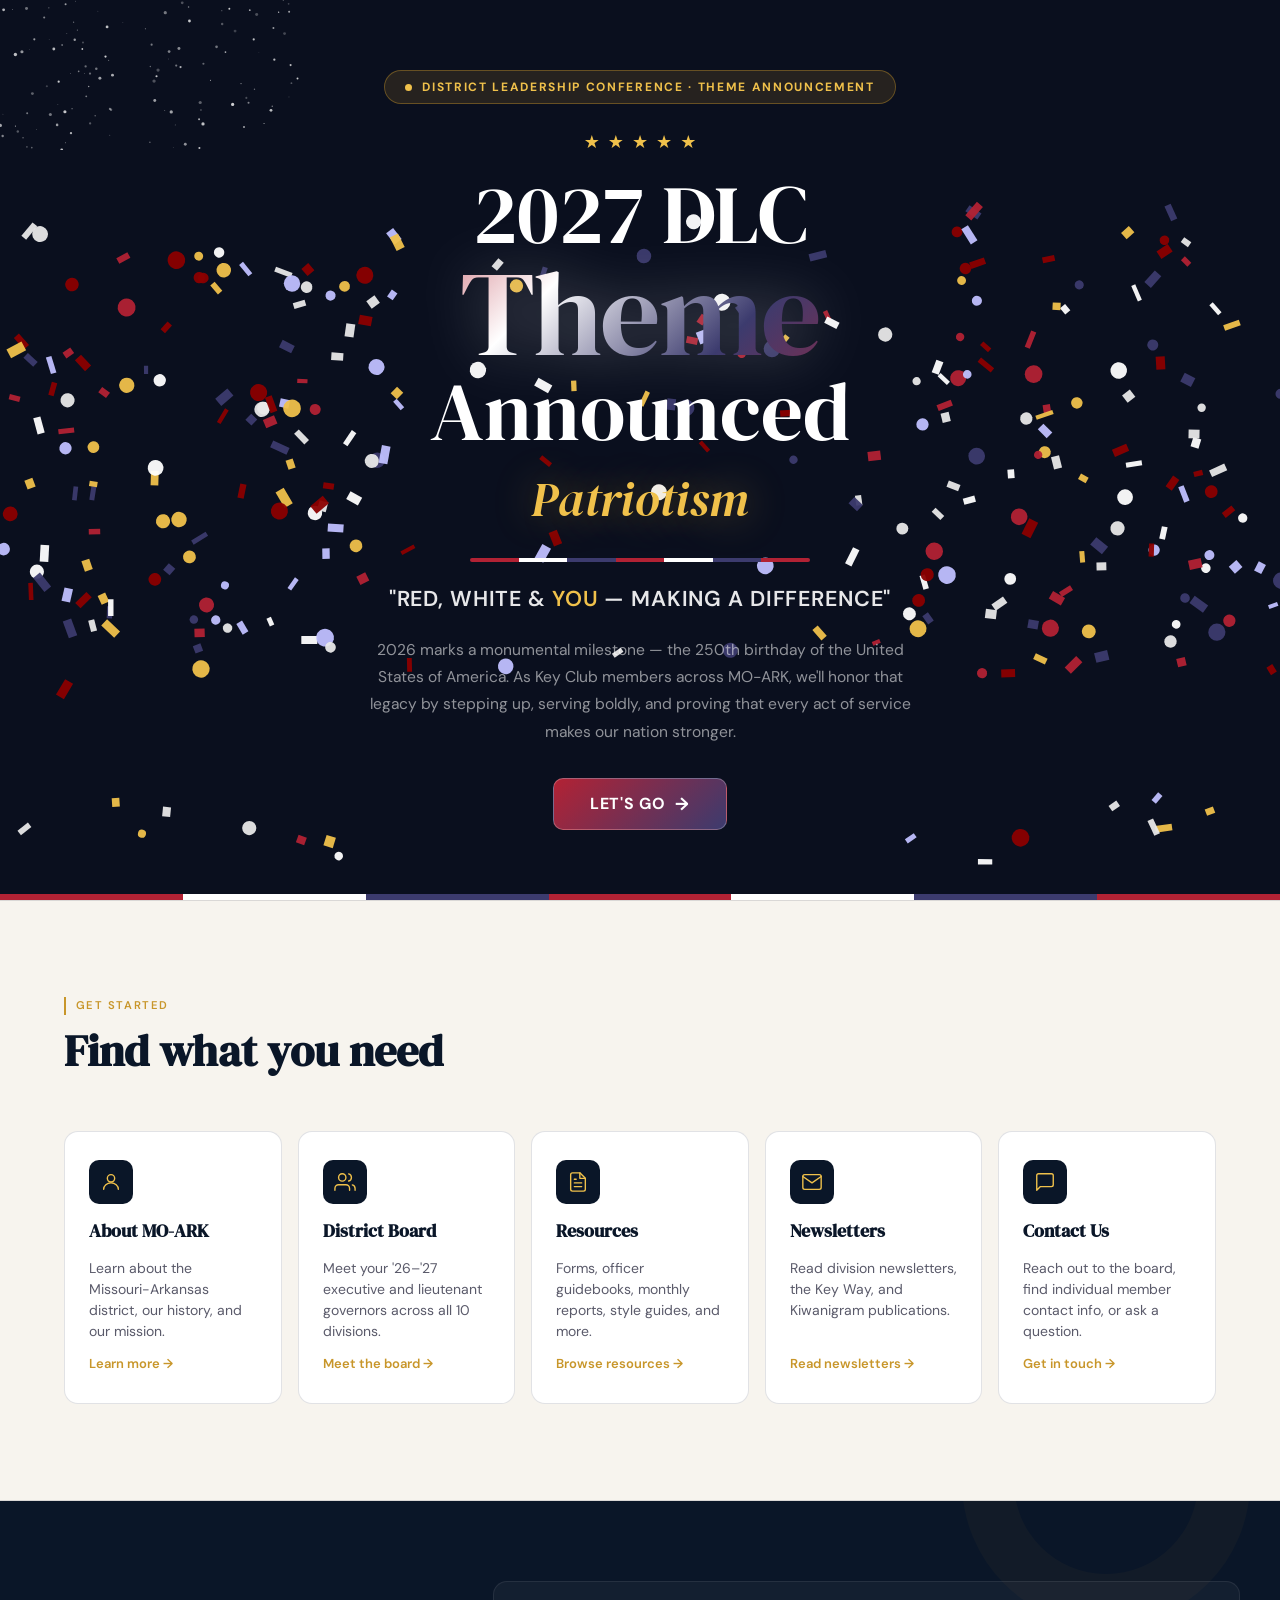
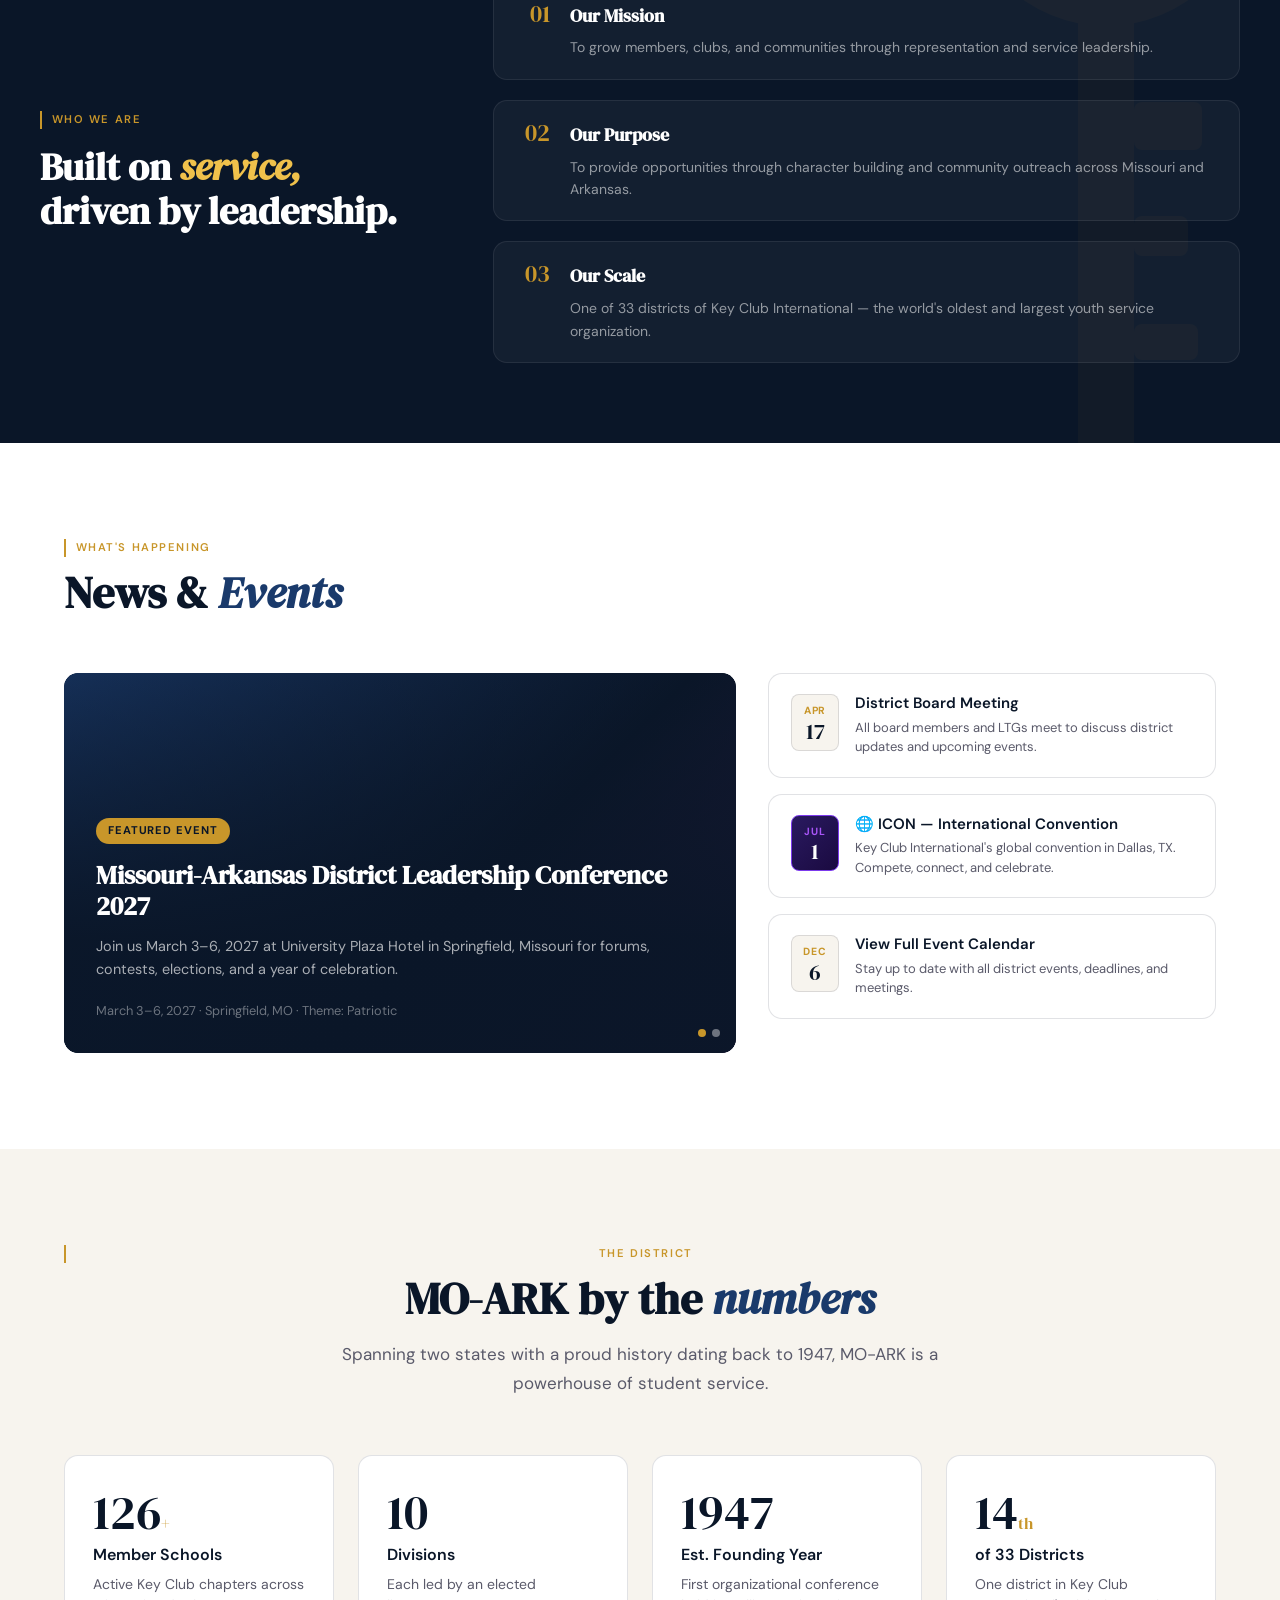
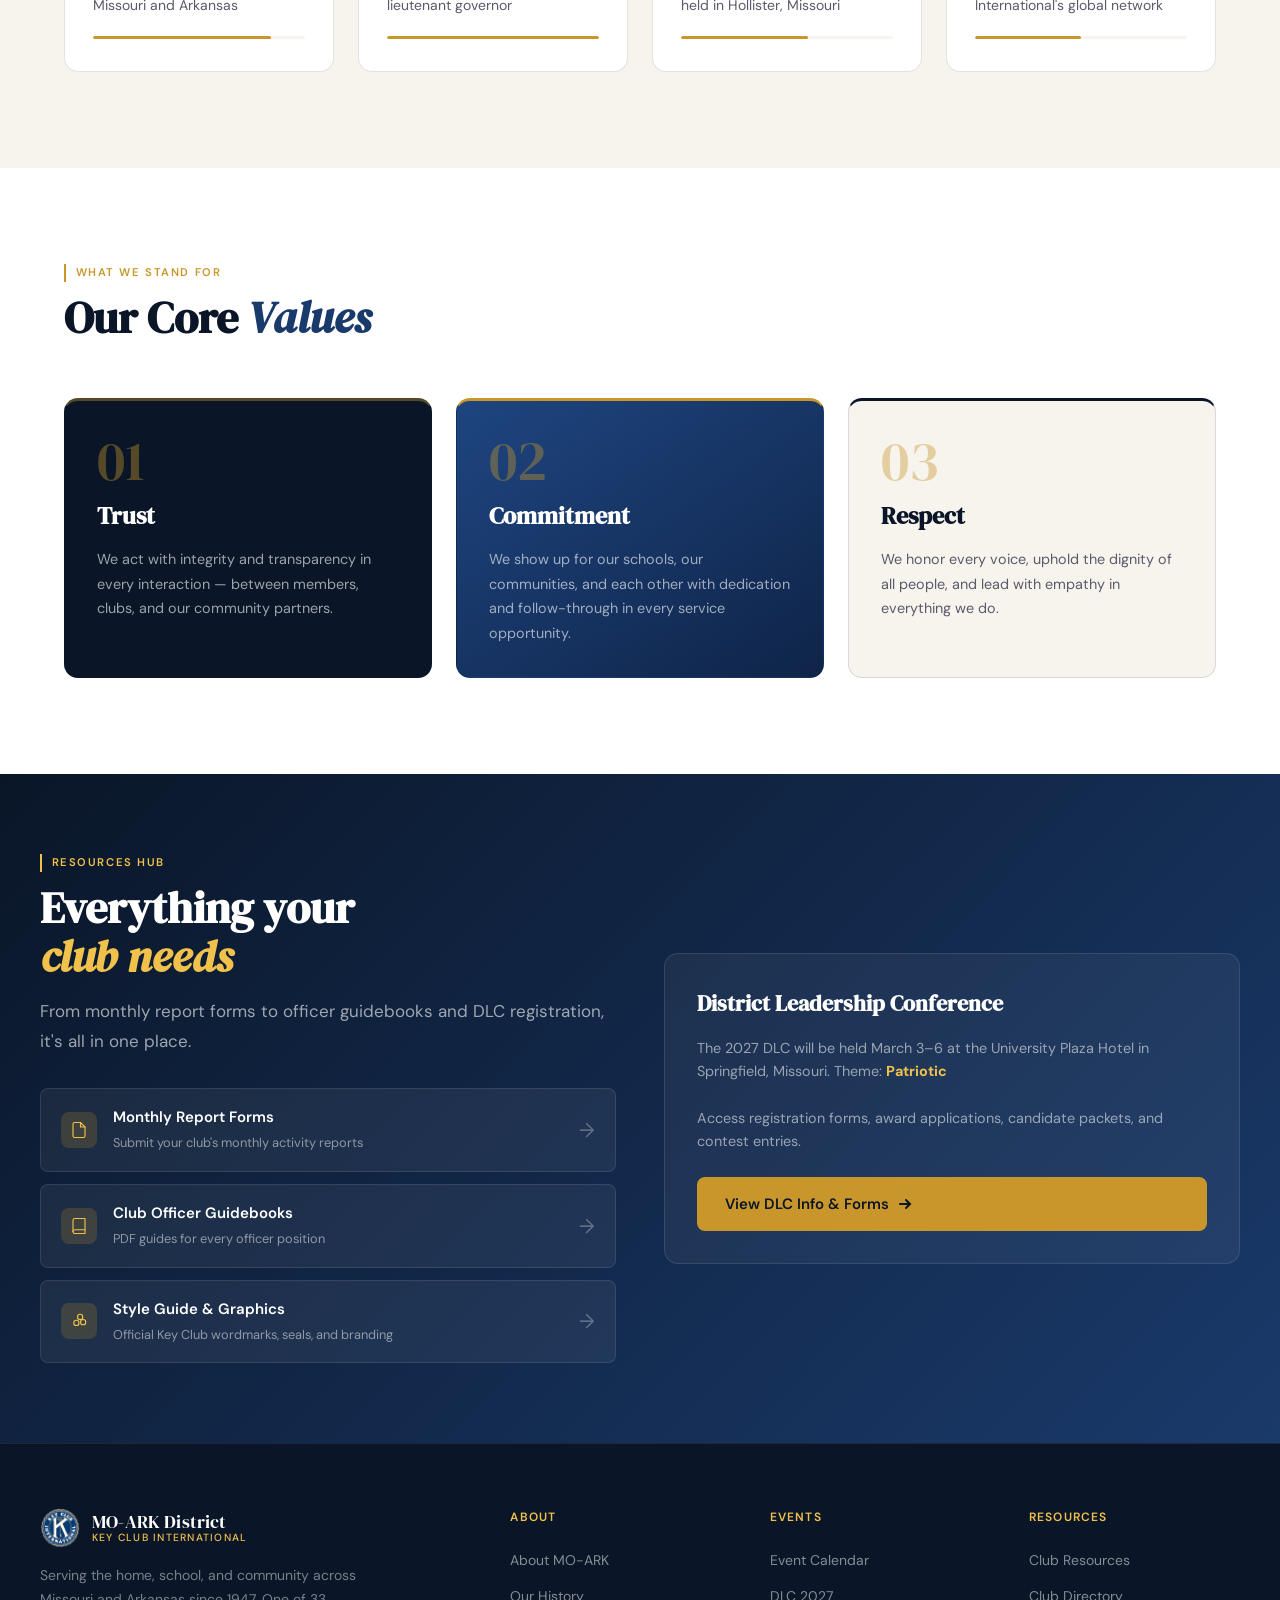
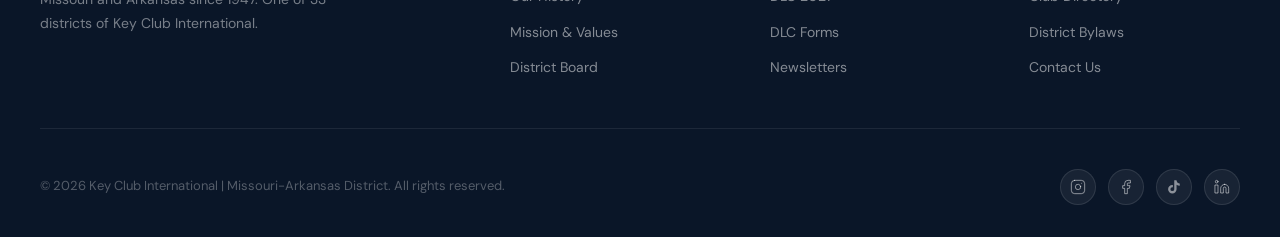
==== commit cba518e7: "Add files via upload" ====
--- a/index.html
+++ b/index.html
@@ -1,7 +1,7 @@
 <!DOCTYPE html>
 <html lang="en">
 <head>
-  <!-- Google tag (gtag.js) -->
+
 <script async src="https://www.googletagmanager.com/gtag/js?id=G-ZFC2BE8DN1"></script>
 <script>
   window.dataLayer = window.dataLayer || [];
@@ -3215,5 +3215,6 @@
 
 })();
 </script>
+<script src="transitions.js"></script>
 </body>
 </html>
--- a/base.css
+++ b/base.css
@@ -25,6 +25,7 @@
   --shadow-hover: 0 8px 32px rgba(10,22,40,0.14), 0 2px 8px rgba(10,22,40,0.08);
 }
 
+
 /* ============================================================
    RESET & BASE
    ============================================================ */
@@ -319,6 +320,16 @@
 .fade-in.visible { opacity: 1; transform: translateY(0); }
 
 /* ============================================================
+   PAGE TRANSITION OVERLAY  (driven by transitions.js)
+   ============================================================ */
+#pt-overlay {
+  /* Sits above everything: DLC splash (99999), nav (1000), Leaflet map (9500) */
+  z-index: 999999 !important;
+  /* Prevent overlay from affecting layout or scroll */
+  pointer-events: none;
+}
+
+/* ============================================================
    SHARED RESPONSIVE
    ============================================================ */
 @media (max-width: 1024px) {
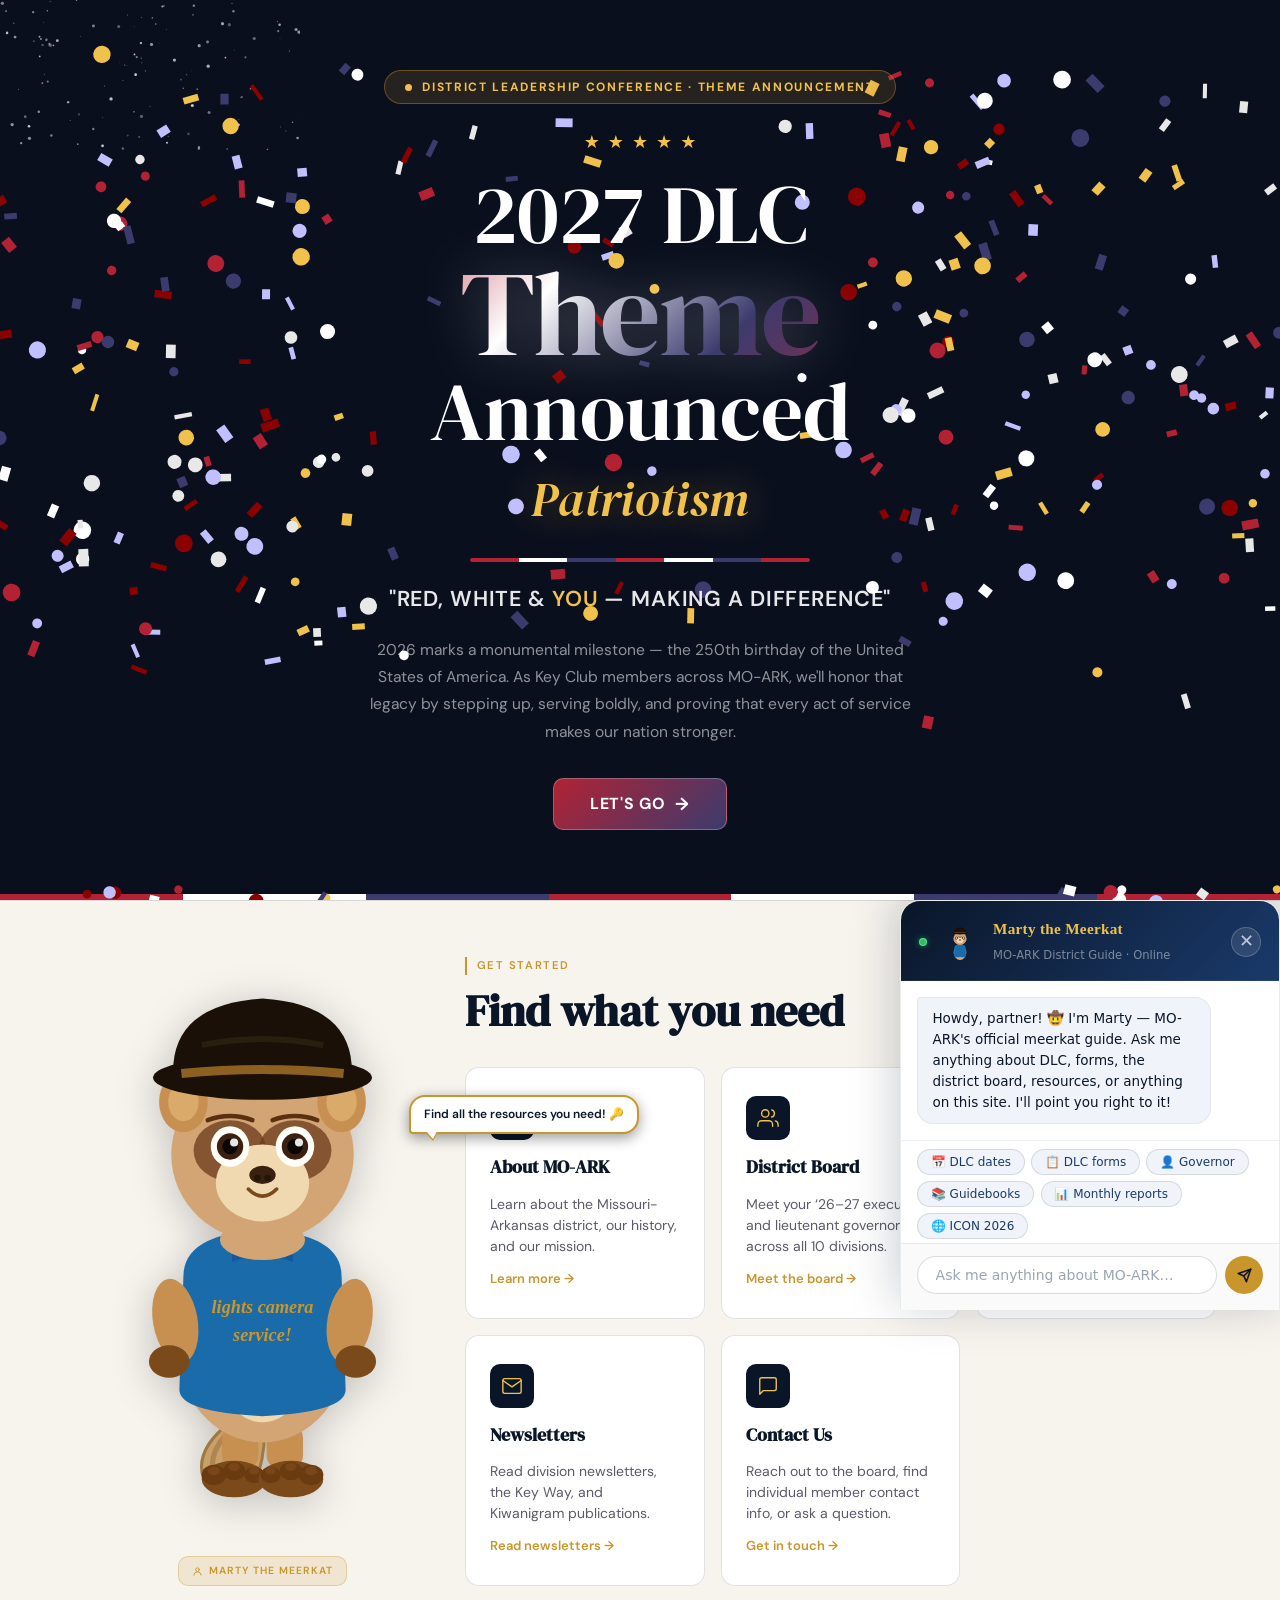
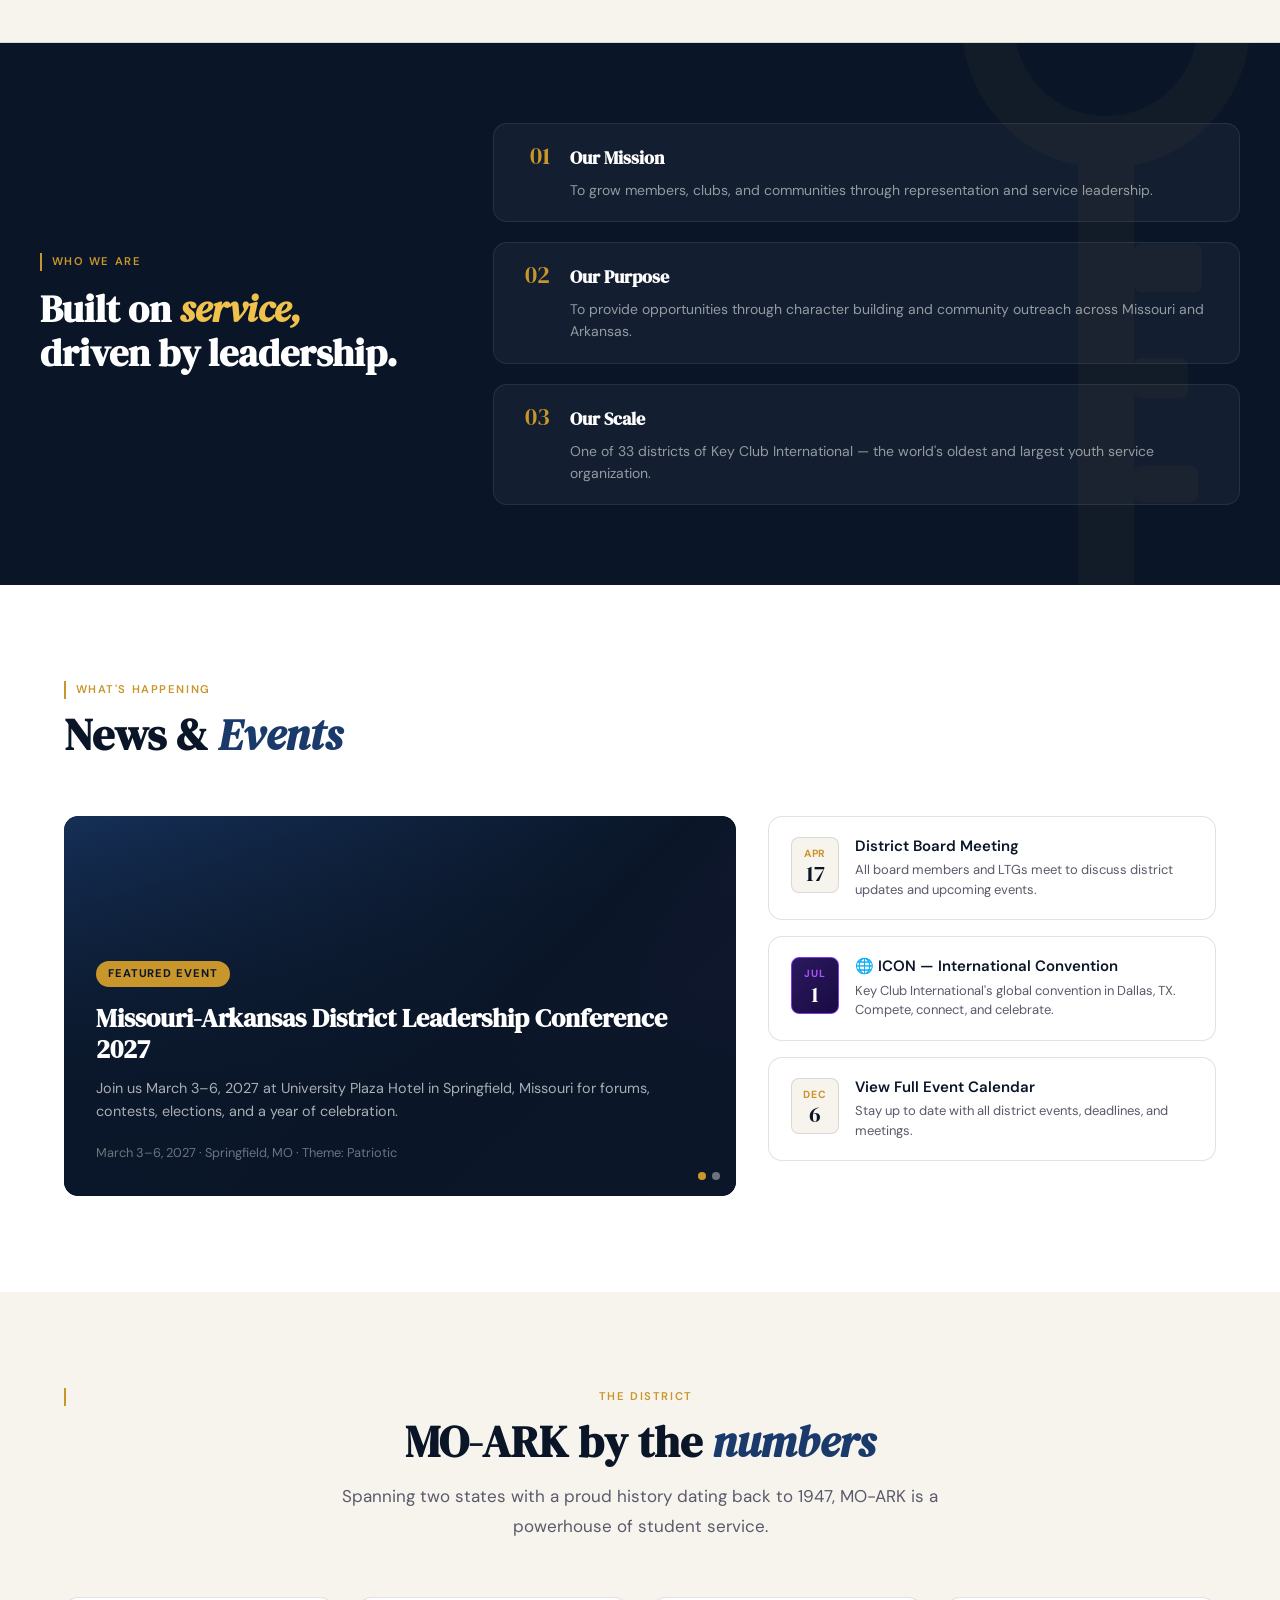
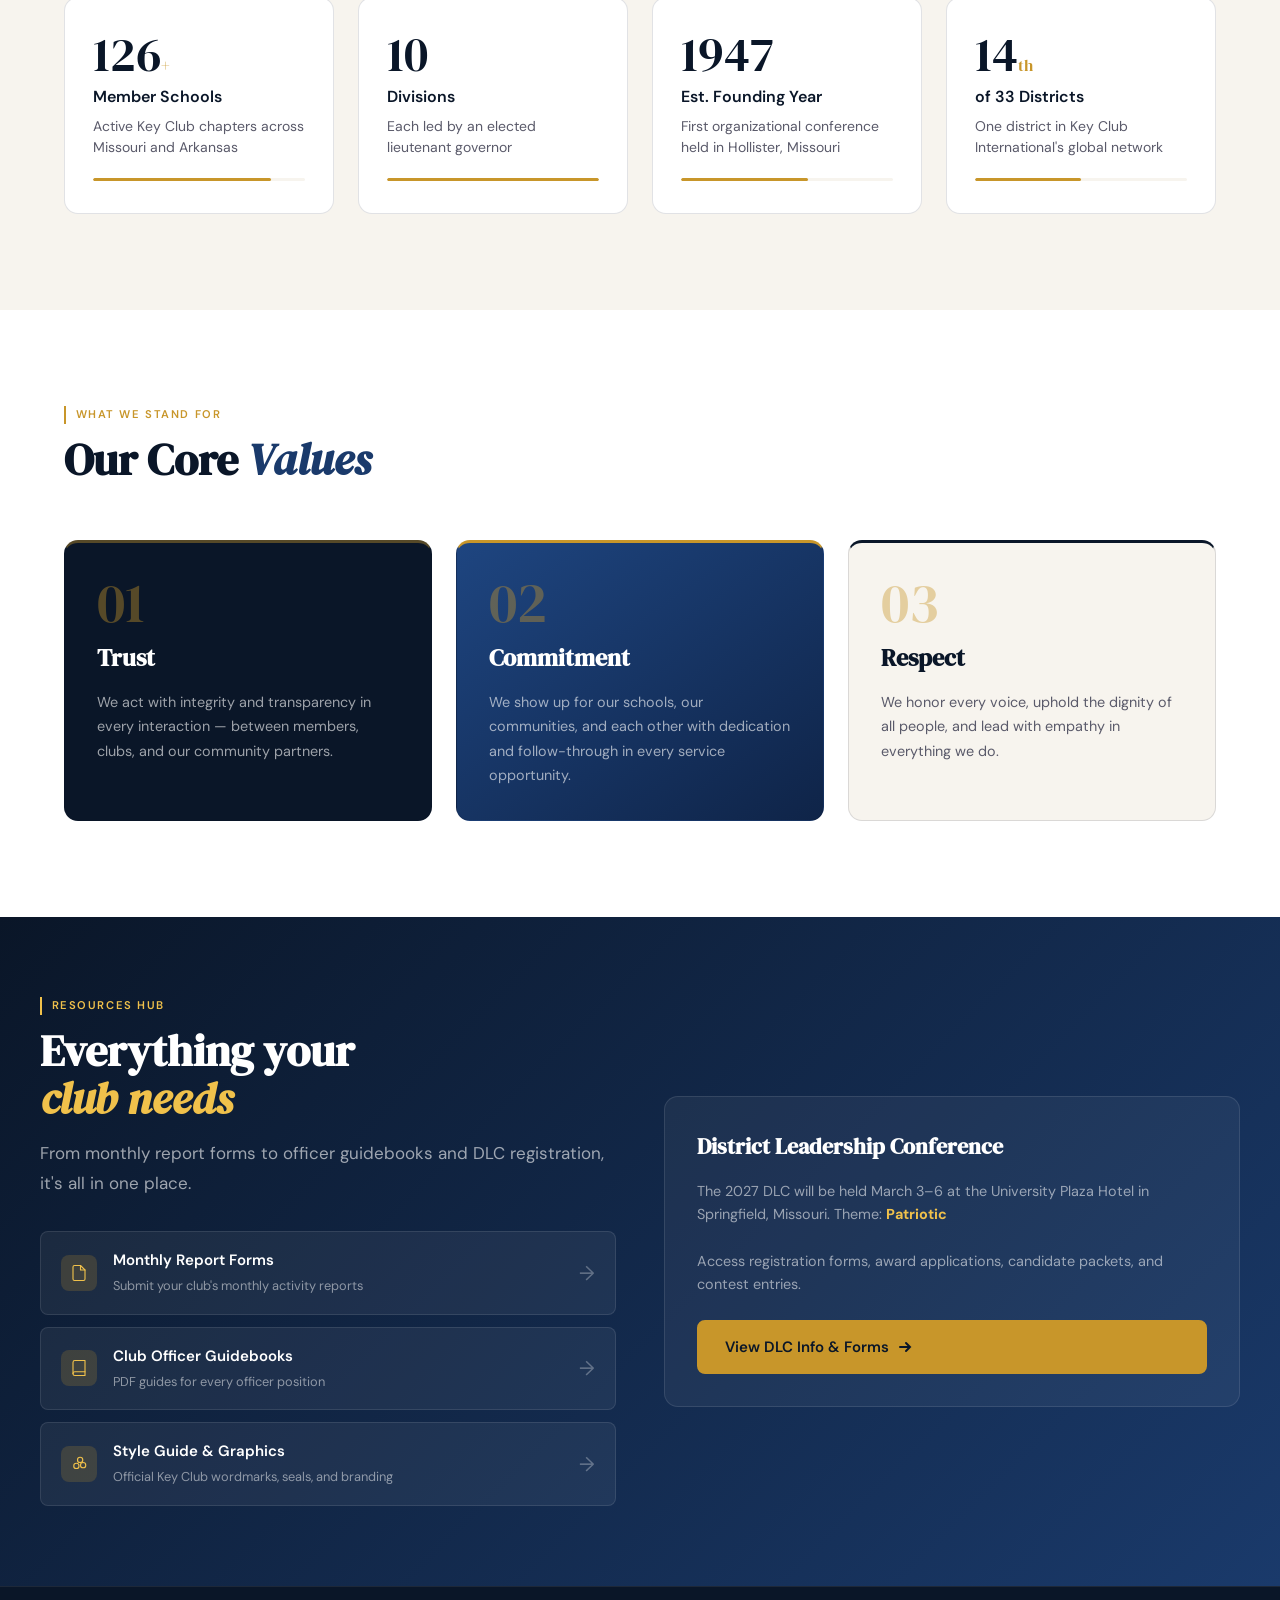
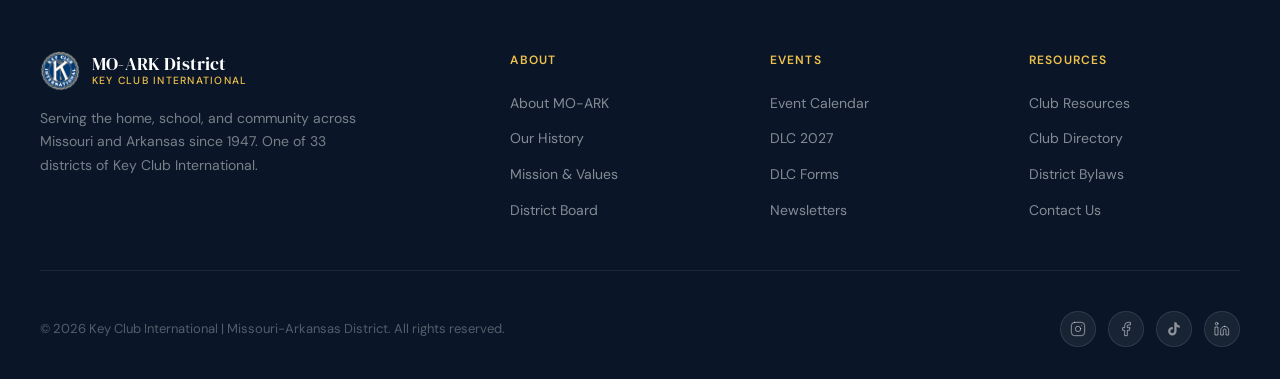
==== commit 54af3a00: "Add files via upload" ====
--- a/index.html
+++ b/index.html
@@ -1,7 +1,7 @@
 <!DOCTYPE html>
 <html lang="en">
 <head>
-
+<script src="marty-chat.js"></script>
 <script async src="https://www.googletagmanager.com/gtag/js?id=G-ZFC2BE8DN1"></script>
 <script>
   window.dataLayer = window.dataLayer || [];
@@ -850,6 +850,75 @@
   @media (max-width: 480px) {
     .hero-title, .section-title, .page-title { line-height: 1.18; }
   }
+
+  /* ============================================================
+     MARTY THE MEERKAT — HERO MASCOT
+     ============================================================ */
+
+
+  /* Speech bubble — floats over Marty's chest/head area */
+  .marty-bubble-wrap {
+    position: absolute;
+    top: 20%;
+    left: 58%;
+    z-index: 6;
+    pointer-events: none;
+  }
+  .marty-bubble {
+    background: #fff;
+    border: 2px solid #C8962A;
+    border-radius: 16px 16px 16px 4px;
+    padding: 8px 13px;
+    font-family: var(--ff-body);
+    font-size: 0.75rem;
+    font-weight: 600;
+    color: #0A1628;
+    white-space: nowrap;
+    box-shadow: 0 4px 14px rgba(0,0,0,0.4);
+    position: relative;
+    transition: opacity 0.3s ease;
+  }
+  .marty-bubble::after {
+    content: '';
+    position: absolute;
+    bottom: -9px;
+    left: 14px;
+    width: 0; height: 0;
+    border-left: 8px solid transparent;
+    border-right: 5px solid transparent;
+    border-top: 9px solid #C8962A;
+  }
+  .marty-bubble::before {
+    content: '';
+    position: absolute;
+    bottom: -7px;
+    left: 15px;
+    width: 0; height: 0;
+    border-left: 7px solid transparent;
+    border-right: 4px solid transparent;
+    border-top: 8px solid #fff;
+    z-index: 1;
+  }
+
+  /* Caption badge below Marty — matching our-district style */
+  .marty-caption {
+    display: inline-flex;
+    align-items: center;
+    gap: 6px;
+    background: rgba(200,150,42,0.15);
+    border: 1px solid rgba(200,150,42,0.3);
+    border-radius: 10px;
+    padding: 0.35rem 0.8rem;
+    font-size: 0.7rem;
+    font-weight: 600;
+    color: var(--gold);
+    text-transform: uppercase;
+    letter-spacing: 0.1em;
+    margin-top: 0.5rem;
+    white-space: nowrap;
+    pointer-events: none;
+  }
+
 
   /* ============================================================
      VALUE CARDS — differentiate #1 and #2
@@ -1311,7 +1380,6 @@
 </style>
 </head>
 <body>
-
 <!-- ============================================================
      2027 DLC THEME ANNOUNCEMENT SPLASH
      Shows on first 2 visits (tracked via localStorage view count)
@@ -2143,72 +2211,158 @@
       </div>
     </div>
   </div>
+  <!-- ============================================================
+       MARTY THE MEERKAT — HERO VERSION (bottom-center of hero)
+       ============================================================ -->
 </section>
 
+<!-- ============================================================
+     MARTY THE MEERKAT — STICKY CORNER VERSION
+     ============================================================ -->
+
+
 <div class="quicklinks-bg">
-  <div class="section">
-    <div class="section-header">
-      <div class="section-label">Get Started</div>
-      <h2 class="section-title">Find what you need</h2>
-    </div>
-    <div class="quicklinks-grid">
-      <a href="about.html" class="quicklink-card fade-in">
-        <div class="quicklink-icon">
-          <svg viewBox="0 0 24 24" fill="none" stroke-width="1.5" stroke-linecap="round" stroke-linejoin="round">
-            <circle cx="12" cy="8" r="4"/><path d="M4 20c0-4 3.6-7 8-7s8 3 8 7"/>
+  <div class="section" style="padding-top:3.5rem;padding-bottom:3.5rem;">
+    <div style="display:flex;align-items:stretch;gap:1.25rem;padding-left:1rem;">
+
+      <!-- Marty column - hides on narrow screens -->
+      <div id="marty-ql-wrap" aria-hidden="true" style="flex-shrink:0;display:flex;flex-direction:column;align-items:center;justify-content:flex-end;overflow:visible;">
+        <div style="position:relative;width:100%;">
+          <div style="position:absolute;top:28%;left:90%;z-index:6;pointer-events:none;white-space:nowrap;">
+            <div class="marty-bubble" id="marty-bubble-hero">Find all the resources you need! 🔑</div>
+          </div>
+          <svg id="marty-hero-svg" width="auto" height="auto" viewBox="0 0 180 310" xmlns="http://www.w3.org/2000/svg" preserveAspectRatio="xMidYMax meet" style="filter:drop-shadow(0 6px 20px rgba(0,0,0,0.22));cursor:crosshair;display:block;">
+            <path d="M74 248 Q56 262 61 276 Q71 287 86 279 Q91 266 91 253" fill="#C8A06A" stroke="#A07840" stroke-width="1.5" stroke-linejoin="round"/>
+            <path d="M74 252 Q63 263 66 273" stroke="#8B5E2A" stroke-width="2.5" fill="none" stroke-linecap="round" opacity="0.4"/>
+            <rect x="70" y="248" width="18" height="24" rx="8" fill="#C89050"/>
+            <rect x="92" y="248" width="18" height="24" rx="8" fill="#C89050"/>
+            <ellipse cx="76" cy="276" rx="16" ry="9" fill="#7A4A1A"/>
+            <ellipse cx="66" cy="274" rx="6" ry="5" fill="#6A3A10"/>
+            <ellipse cx="76" cy="272" rx="5.5" ry="4.5" fill="#6A3A10"/>
+            <ellipse cx="86" cy="274" rx="5" ry="4" fill="#6A3A10"/>
+            <ellipse cx="66" cy="272" rx="3" ry="2.2" fill="#8A5020" opacity="0.5"/>
+            <ellipse cx="76" cy="270" rx="2.8" ry="2" fill="#8A5020" opacity="0.5"/>
+            <ellipse cx="86" cy="272" rx="2.5" ry="1.8" fill="#8A5020" opacity="0.5"/>
+            <ellipse cx="104" cy="276" rx="16" ry="9" fill="#7A4A1A"/>
+            <ellipse cx="94" cy="274" rx="5" ry="4" fill="#6A3A10"/>
+            <ellipse cx="104" cy="272" rx="5.5" ry="4.5" fill="#6A3A10"/>
+            <ellipse cx="114" cy="274" rx="6" ry="5" fill="#6A3A10"/>
+            <ellipse cx="94" cy="272" rx="2.5" ry="1.8" fill="#8A5020" opacity="0.5"/>
+            <ellipse cx="104" cy="270" rx="2.8" ry="2" fill="#8A5020" opacity="0.5"/>
+            <ellipse cx="114" cy="272" rx="3" ry="2.2" fill="#8A5020" opacity="0.5"/>
+            <ellipse cx="90" cy="208" rx="43" ry="50" fill="#D4A574"/>
+            <ellipse cx="90" cy="213" rx="24" ry="35" fill="#F0D8B0"/>
+            <path d="M51 176 Q51 155 90 153 Q129 155 129 176 L131 232 Q131 243 90 245 Q49 243 49 232 Z" fill="#1A6BAA"/>
+            <path d="M75 153 Q90 148 105 153 L105 169 Q90 163 75 169 Z" fill="#1558A0"/>
+            <text x="90" y="194" text-anchor="middle" font-size="9" font-family="Georgia,serif" font-style="italic" fill="#C8962A" font-weight="bold">lights camera</text>
+            <text x="90" y="208" text-anchor="middle" font-size="9" font-family="Georgia,serif" font-style="italic" fill="#C8962A" font-weight="bold">service!</text>
+            <ellipse cx="47" cy="198" rx="11" ry="21" fill="#C89050" transform="rotate(-10,47,198)"/>
+            <ellipse cx="133" cy="198" rx="11" ry="21" fill="#C89050" transform="rotate(10,133,198)"/>
+            <ellipse cx="44" cy="218" rx="10" ry="8" fill="#7A4A1A"/>
+            <ellipse cx="136" cy="218" rx="10" ry="8" fill="#7A4A1A"/>
+            <ellipse cx="90" cy="158" rx="21" ry="10" fill="#D4A574"/>
+            <ellipse cx="90" cy="116" rx="45" ry="43" fill="#D4A574"/>
+            <ellipse cx="51" cy="90" rx="12" ry="15" fill="#C89050"/>
+            <ellipse cx="51" cy="90" rx="7.5" ry="9.5" fill="#E8C080" opacity="0.55"/>
+            <ellipse cx="129" cy="90" rx="12" ry="15" fill="#C89050"/>
+            <ellipse cx="129" cy="90" rx="7.5" ry="9.5" fill="#E8C080" opacity="0.55"/>
+            <ellipse cx="74" cy="114" rx="18" ry="15" fill="#6B3A1A" opacity="0.75"/>
+            <ellipse cx="106" cy="114" rx="18" ry="15" fill="#6B3A1A" opacity="0.75"/>
+            <ellipse cx="90" cy="130" rx="23" ry="19" fill="#F0D8B0"/>
+            <ellipse cx="90" cy="126" rx="6.5" ry="4.5" fill="#3A2010"/>
+            <circle cx="87.5" cy="127.5" r="1.6" fill="#251408"/>
+            <circle cx="92.5" cy="127.5" r="1.6" fill="#251408"/>
+            <path d="M83 133 Q90 140 97 133" stroke="#7A4A1A" stroke-width="1.8" fill="none" stroke-linecap="round"/>
+            <ellipse cx="74" cy="112" rx="9.5" ry="10" fill="#FFFEF8"/>
+            <ellipse cx="106" cy="112" rx="9.5" ry="10" fill="#FFFEF8"/>
+            <circle id="h-iris-l" cx="74" cy="112" r="6.5" fill="#3A2010"/>
+            <circle id="h-iris-r" cx="106" cy="112" r="6.5" fill="#3A2010"/>
+            <circle id="h-pupil-l" cx="74" cy="112" r="3.8" fill="#0A0604"/>
+            <circle id="h-pupil-r" cx="106" cy="112" r="3.8" fill="#0A0604"/>
+            <circle id="h-shine-l" cx="76" cy="110" r="2" fill="white" opacity="0.9"/>
+            <circle id="h-shine-r" cx="108" cy="110" r="2" fill="white" opacity="0.9"/>
+            <path d="M63 99 Q74 95 85 99" stroke="#5A3010" stroke-width="2.2" fill="none" stroke-linecap="round"/>
+            <path d="M95 99 Q106 95 117 99" stroke="#5A3010" stroke-width="2.2" fill="none" stroke-linecap="round"/>
+            <ellipse cx="90" cy="78" rx="54" ry="11" fill="#1A1008"/>
+            <path d="M46 78 Q44 42 90 39 Q136 42 134 78 Z" fill="#1A1008"/>
+            <path d="M60 62 Q90 56 120 62" stroke="#2A1E0E" stroke-width="3" fill="none"/>
+            <path d="M50 76 Q90 72 130 76" stroke="#8B6020" stroke-width="4.5" fill="none"/>
           </svg>
         </div>
-        <h3>About MO-ARK</h3>
-        <p>Learn about the Missouri-Arkansas district, our history, and our mission.</p>
-        <span class="quicklink-arrow">Learn more →</span>
-      </a>
-      <a href="our-district.html#board" class="quicklink-card fade-in">
-        <div class="quicklink-icon">
-          <svg viewBox="0 0 24 24" fill="none" stroke-width="1.5" stroke-linecap="round" stroke-linejoin="round">
-            <path d="M17 21v-2a4 4 0 0 0-4-4H5a4 4 0 0 0-4 4v2"/><circle cx="9" cy="7" r="4"/>
-            <path d="M23 21v-2a4 4 0 0 0-3-3.87M16 3.13a4 4 0 0 1 0 7.75"/>
-          </svg>
-        </div>
-        <h3>District Board</h3>
-        <p>Meet your '26–'27 executive and lieutenant governors across all 10 divisions.</p>
-        <span class="quicklink-arrow">Meet the board →</span>
-      </a>
-      <a href="resources.html" class="quicklink-card fade-in">
-        <div class="quicklink-icon">
-          <svg viewBox="0 0 24 24" fill="none" stroke-width="1.5" stroke-linecap="round" stroke-linejoin="round">
-            <path d="M14 2H6a2 2 0 0 0-2 2v16a2 2 0 0 0 2 2h12a2 2 0 0 0 2-2V8z"/>
-            <polyline points="14,2 14,8 20,8"/><line x1="16" y1="13" x2="8" y2="13"/>
-            <line x1="16" y1="17" x2="8" y2="17"/><line x1="10" y1="9" x2="8" y2="9"/>
-          </svg>
-        </div>
-        <h3>Resources</h3>
-        <p>Forms, officer guidebooks, monthly reports, style guides, and more.</p>
-        <span class="quicklink-arrow">Browse resources →</span>
-      </a>
-      <a href="newsletters.html" class="quicklink-card fade-in">
-        <div class="quicklink-icon">
-          <svg viewBox="0 0 24 24" fill="none" stroke-width="1.5" stroke-linecap="round" stroke-linejoin="round">
-            <path d="M4 4h16c1.1 0 2 .9 2 2v12c0 1.1-.9 2-2 2H4c-1.1 0-2-.9-2-2V6c0-1.1.9-2 2-2z"/>
-            <polyline points="22,6 12,13 2,6"/>
-          </svg>
-        </div>
-        <h3>Newsletters</h3>
-        <p>Read division newsletters, the Key Way, and Kiwanigram publications.</p>
-        <span class="quicklink-arrow">Read newsletters →</span>
-      </a>
-      <a href="contact.html" class="quicklink-card fade-in">
-        <div class="quicklink-icon">
-          <svg viewBox="0 0 24 24" fill="none" stroke-width="1.5" stroke-linecap="round" stroke-linejoin="round">
-            <path d="M21 15a2 2 0 0 1-2 2H7l-4 4V5a2 2 0 0 1 2-2h14a2 2 0 0 1 2 2z"/>
-          </svg>
-        </div>
-        <h3>Contact Us</h3>
-        <p>Reach out to the board, find individual member contact info, or ask a question.</p>
-        <span class="quicklink-arrow">Get in touch →</span>
-      </a>
+        <div class="marty-caption" style="margin-top:0.5rem;font-size:0.65rem;">
+          <svg width="11" height="11" viewBox="0 0 24 24" fill="none" stroke="currentColor" stroke-width="2" stroke-linecap="round" stroke-linejoin="round"><circle cx="12" cy="8" r="4"/><path d="M4 20c0-4 3.6-7 8-7s8 3 8 7"/></svg>
+          Marty the Meerkat
+        </div>
+      </div>
+
+      <!-- Cards column -->
+      <div id="marty-cards-col" style="flex:1;min-width:0;">
+        <div class="section-header" style="margin-bottom:2rem;">
+          <div class="section-label">Get Started</div>
+          <h2 class="section-title">Find what you need</h2>
+        </div>
+        <div class="quicklinks-grid">
+          <a href="about.html" class="quicklink-card fade-in">
+            <div class="quicklink-icon">
+              <svg viewBox="0 0 24 24" fill="none" stroke-width="1.5" stroke-linecap="round" stroke-linejoin="round">
+                <circle cx="12" cy="8" r="4"/><path d="M4 20c0-4 3.6-7 8-7s8 3 8 7"/>
+              </svg>
+            </div>
+            <h3>About MO-ARK</h3>
+            <p>Learn about the Missouri-Arkansas district, our history, and our mission.</p>
+            <span class="quicklink-arrow">Learn more →</span>
+          </a>
+          <a href="our-district.html#board" class="quicklink-card fade-in">
+            <div class="quicklink-icon">
+              <svg viewBox="0 0 24 24" fill="none" stroke-width="1.5" stroke-linecap="round" stroke-linejoin="round">
+                <path d="M17 21v-2a4 4 0 0 0-4-4H5a4 4 0 0 0-4 4v2"/><circle cx="9" cy="7" r="4"/>
+                <path d="M23 21v-2a4 4 0 0 0-3-3.87M16 3.13a4 4 0 0 1 0 7.75"/>
+              </svg>
+            </div>
+            <h3>District Board</h3>
+            <p>Meet your ‘26–27 executive and lieutenant governors across all 10 divisions.</p>
+            <span class="quicklink-arrow">Meet the board →</span>
+          </a>
+          <a href="resources.html" class="quicklink-card fade-in">
+            <div class="quicklink-icon">
+              <svg viewBox="0 0 24 24" fill="none" stroke-width="1.5" stroke-linecap="round" stroke-linejoin="round">
+                <path d="M14 2H6a2 2 0 0 0-2 2v16a2 2 0 0 0 2 2h12a2 2 0 0 0 2-2V8z"/>
+                <polyline points="14,2 14,8 20,8"/><line x1="16" y1="13" x2="8" y2="13"/>
+                <line x1="16" y1="17" x2="8" y2="17"/><line x1="10" y1="9" x2="8" y2="9"/>
+              </svg>
+            </div>
+            <h3>Resources</h3>
+            <p>Forms, officer guidebooks, monthly reports, style guides, and more.</p>
+            <span class="quicklink-arrow">Browse resources →</span>
+          </a>
+          <a href="newsletters.html" class="quicklink-card fade-in">
+            <div class="quicklink-icon">
+              <svg viewBox="0 0 24 24" fill="none" stroke-width="1.5" stroke-linecap="round" stroke-linejoin="round">
+                <path d="M4 4h16c1.1 0 2 .9 2 2v12c0 1.1-.9 2-2 2H4c-1.1 0-2-.9-2-2V6c0-1.1.9-2 2-2z"/>
+                <polyline points="22,6 12,13 2,6"/>
+              </svg>
+            </div>
+            <h3>Newsletters</h3>
+            <p>Read division newsletters, the Key Way, and Kiwanigram publications.</p>
+            <span class="quicklink-arrow">Read newsletters →</span>
+          </a>
+          <a href="contact.html" class="quicklink-card fade-in">
+            <div class="quicklink-icon">
+              <svg viewBox="0 0 24 24" fill="none" stroke-width="1.5" stroke-linecap="round" stroke-linejoin="round">
+                <path d="M21 15a2 2 0 0 1-2 2H7l-4 4V5a2 2 0 0 1 2-2h14a2 2 0 0 1 2 2z"/>
+              </svg>
+            </div>
+            <h3>Contact Us</h3>
+            <p>Reach out to the board, find individual member contact info, or ask a question.</p>
+            <span class="quicklink-arrow">Get in touch →</span>
+          </a>
+        </div>
+      </div>
+
     </div>
   </div>
 </div>
+
 
 <div class="mission-strip">
   <!-- Watermark key icon -->
@@ -3216,5 +3370,184 @@
 })();
 </script>
 <script src="transitions.js"></script>
+
+<!-- ============================================================
+     MARTY THE MEERKAT — EYE TRACKING & SPEECH BUBBLES
+     ============================================================ -->
+<script>
+/* sizeMarty() -- scales Marty like dragging a corner: fills full section height, width follows aspect ratio */
+function sizeMarty() {
+  var cardsCol  = document.getElementById('marty-cards-col');
+  var martyWrap = document.getElementById('marty-ql-wrap');
+  var martySvg  = document.getElementById('marty-hero-svg');
+  if (!cardsCol || !martyWrap || !martySvg) return;
+
+  var colH = cardsCol.offsetHeight;
+  if (colH < 50) return;
+
+  // SVG viewBox is 180w x 310h, aspect = 0.581
+  var ASPECT = 180 / 310;
+  var targetH = colH;
+  var targetW = Math.round(targetH * ASPECT);
+
+  martyWrap.style.width    = targetW + 'px';
+  martyWrap.style.height   = targetH + 'px';
+  martyWrap.style.minWidth = targetW + 'px';
+
+  martySvg.setAttribute('width',  targetW);
+  martySvg.setAttribute('height', targetH);
+  martySvg.style.width    = targetW + 'px';
+  martySvg.style.height   = targetH + 'px';
+  martySvg.style.minWidth = targetW + 'px';
+}
+
+window.addEventListener('load', sizeMarty);
+window.addEventListener('resize', sizeMarty);
+setTimeout(sizeMarty, 80);
+setTimeout(sizeMarty, 350);
+
+(function() {
+  /* ── Speech bubble message lists ── */
+  const heroMessages = [
+    "Find all the resources you need! 🔑",
+    "Red, White & You — Making a Difference! 🇺🇸",
+    "2027 DLC — Springfield, MO! Let's go!",
+    "Serving MO-ARK since 1947 💛",
+    "Browse forms, guidebooks & more! 📄",
+    "Caring is our way of life! 🤝",
+    "Patriotism is this year's theme!",
+    "Officer guidebooks available now! →",
+    "Howdy, Key Clubber! 🤠",
+    "122 clubs. 10 divisions. One mission."
+  ];
+  const stickyMessages = [
+    "Howdy! 🤠",
+    "Go MO-ARK! 🔑",
+    "Serve boldly! 🌟",
+    "DLC 2027! 🎉",
+    "Red, White & You! 🇺🇸",
+    "122 clubs strong!",
+    "Click the key!",
+    "Caring — our way of life!"
+  ];
+
+  /* ── Cycle hero bubble ── */
+  let heroIdx = 0;
+  const heroBubble = document.getElementById('marty-bubble-hero');
+  if (heroBubble) {
+    setInterval(function() {
+      heroIdx = (heroIdx + 1) % heroMessages.length;
+      heroBubble.style.opacity = '0';
+      setTimeout(function() {
+        heroBubble.textContent = heroMessages[heroIdx];
+        heroBubble.style.opacity = '1';
+      }, 300);
+    }, 3500);
+    heroBubble.style.transition = 'opacity 0.3s ease';
+  }
+
+  /* ── Cycle sticky bubble ── */
+  let stickyIdx = 0;
+  const stickyBubble = document.getElementById('marty-bubble-sticky');
+  if (stickyBubble) {
+    setInterval(function() {
+      stickyIdx = (stickyIdx + 1) % stickyMessages.length;
+      stickyBubble.style.opacity = '0';
+      setTimeout(function() {
+        stickyBubble.textContent = stickyMessages[stickyIdx];
+        stickyBubble.style.opacity = '1';
+      }, 250);
+    }, 2800);
+    stickyBubble.style.transition = 'opacity 0.25s ease';
+  }
+
+  /* ── Show/hide sticky Marty based on scroll ── */
+  var stickyMarty = document.getElementById('marty-sticky');
+  var heroSection = document.getElementById('heroSection');
+  if (stickyMarty && heroSection) {
+    window.addEventListener('scroll', function() {
+      var heroBottom = heroSection.offsetTop + heroSection.offsetHeight;
+      if (window.scrollY > heroBottom - 100) {
+        stickyMarty.classList.add('visible');
+      } else {
+        stickyMarty.classList.remove('visible');
+      }
+    }, { passive: true });
+  }
+
+  /* ── Eye tracking helper ── */
+  function moveEyes(svgEl, mouseX, mouseY, prefix) {
+    if (!svgEl) return;
+    var rect = svgEl.getBoundingClientRect();
+    var scaleX = 180 / rect.width;
+    var svgH = (prefix === 'h-') ? 310 : 280;
+    var scaleY = svgH / rect.height;
+    var sx = (mouseX - rect.left) * scaleX;
+    var sy = (mouseY - rect.top) * scaleY;
+
+    var eyeBaseY = (prefix === 'h-') ? 112 : 113;
+    var eyes = [
+      { baseX: 74, baseY: eyeBaseY, maxR: 2.8, irisId: prefix+'iris-l', pupilId: prefix+'pupil-l', shineId: prefix+'shine-l', shineOffX: -1.5 },
+      { baseX: 106, baseY: eyeBaseY, maxR: 2.8, irisId: prefix+'iris-r', pupilId: prefix+'pupil-r', shineId: prefix+'shine-r', shineOffX: -1.5 }
+    ];
+
+    eyes.forEach(function(e) {
+      var dx = sx - e.baseX;
+      var dy = sy - e.baseY;
+      var dist = Math.sqrt(dx * dx + dy * dy);
+      var r = Math.min(dist / 10, e.maxR);
+      var angle = Math.atan2(dy, dx);
+      var nx = e.baseX + Math.cos(angle) * r;
+      var ny = e.baseY + Math.sin(angle) * r;
+
+      var iris  = document.getElementById(e.irisId);
+      var pupil = document.getElementById(e.pupilId);
+      var shine = document.getElementById(e.shineId);
+      if (iris)  { iris.setAttribute('cx', nx);  iris.setAttribute('cy', ny); }
+      if (pupil) { pupil.setAttribute('cx', nx); pupil.setAttribute('cy', ny); }
+      if (shine) { shine.setAttribute('cx', nx + e.shineOffX); shine.setAttribute('cy', ny - 1.8); }
+    });
+  }
+
+  function resetEyes(prefix) {
+    var baseY = (prefix === 'h-') ? 112 : 113;
+    var shineY = (prefix === 'h-') ? 110 : 111;
+    var defaults = [
+      { irisId: prefix+'iris-l', pupilId: prefix+'pupil-l', shineId: prefix+'shine-l', bx: 74,  sx: 76  },
+      { irisId: prefix+'iris-r', pupilId: prefix+'pupil-r', shineId: prefix+'shine-r', bx: 106, sx: 108 }
+    ];
+    defaults.forEach(function(d) {
+      var iris  = document.getElementById(d.irisId);
+      var pupil = document.getElementById(d.pupilId);
+      var shine = document.getElementById(d.shineId);
+      if (iris)  { iris.setAttribute('cx',  d.bx); iris.setAttribute('cy',  baseY); }
+      if (pupil) { pupil.setAttribute('cx', d.bx); pupil.setAttribute('cy', baseY); }
+      if (shine) { shine.setAttribute('cx', d.sx); shine.setAttribute('cy', shineY); }
+    });
+  }
+
+  /* ── Attach mousemove listeners ── */
+  var heroSvg   = document.getElementById('marty-hero-svg');
+  var stickySvg = document.getElementById('marty-sticky-svg');
+  var qlSection = document.querySelector('.quicklinks-bg');
+
+  /* Quicklinks Marty tracks mouse across the whole section */
+  if (qlSection && heroSvg) {
+    qlSection.addEventListener('mousemove', function(e) {
+      moveEyes(heroSvg, e.clientX, e.clientY, 'h-');
+    });
+    qlSection.addEventListener('mouseleave', function() {
+      resetEyes('h-');
+    });
+  }
+
+  /* Sticky Marty tracks mouse globally */
+  if (stickySvg) {
+    document.addEventListener('mousemove', function(e) {
+      moveEyes(stickySvg, e.clientX, e.clientY, 's-');
+    });
+  }
+})();
+</script>
 </body>
 </html>
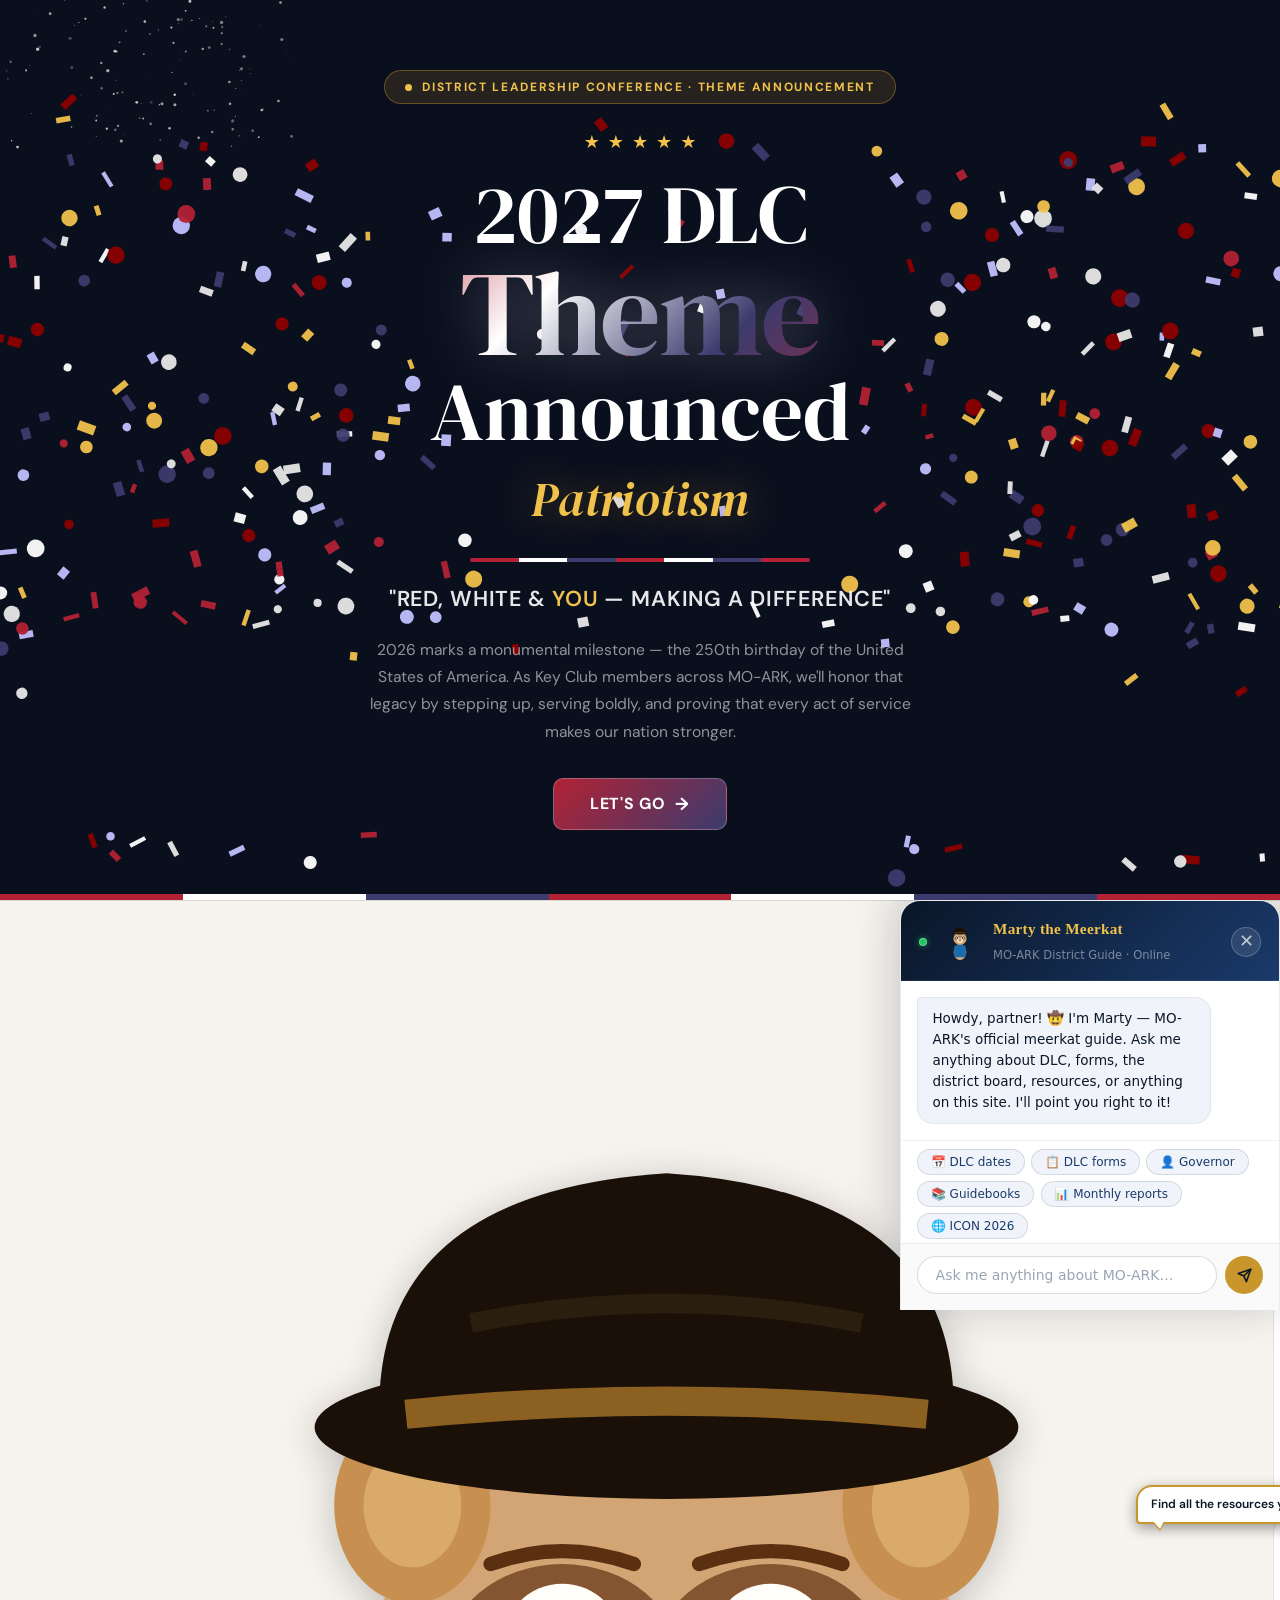
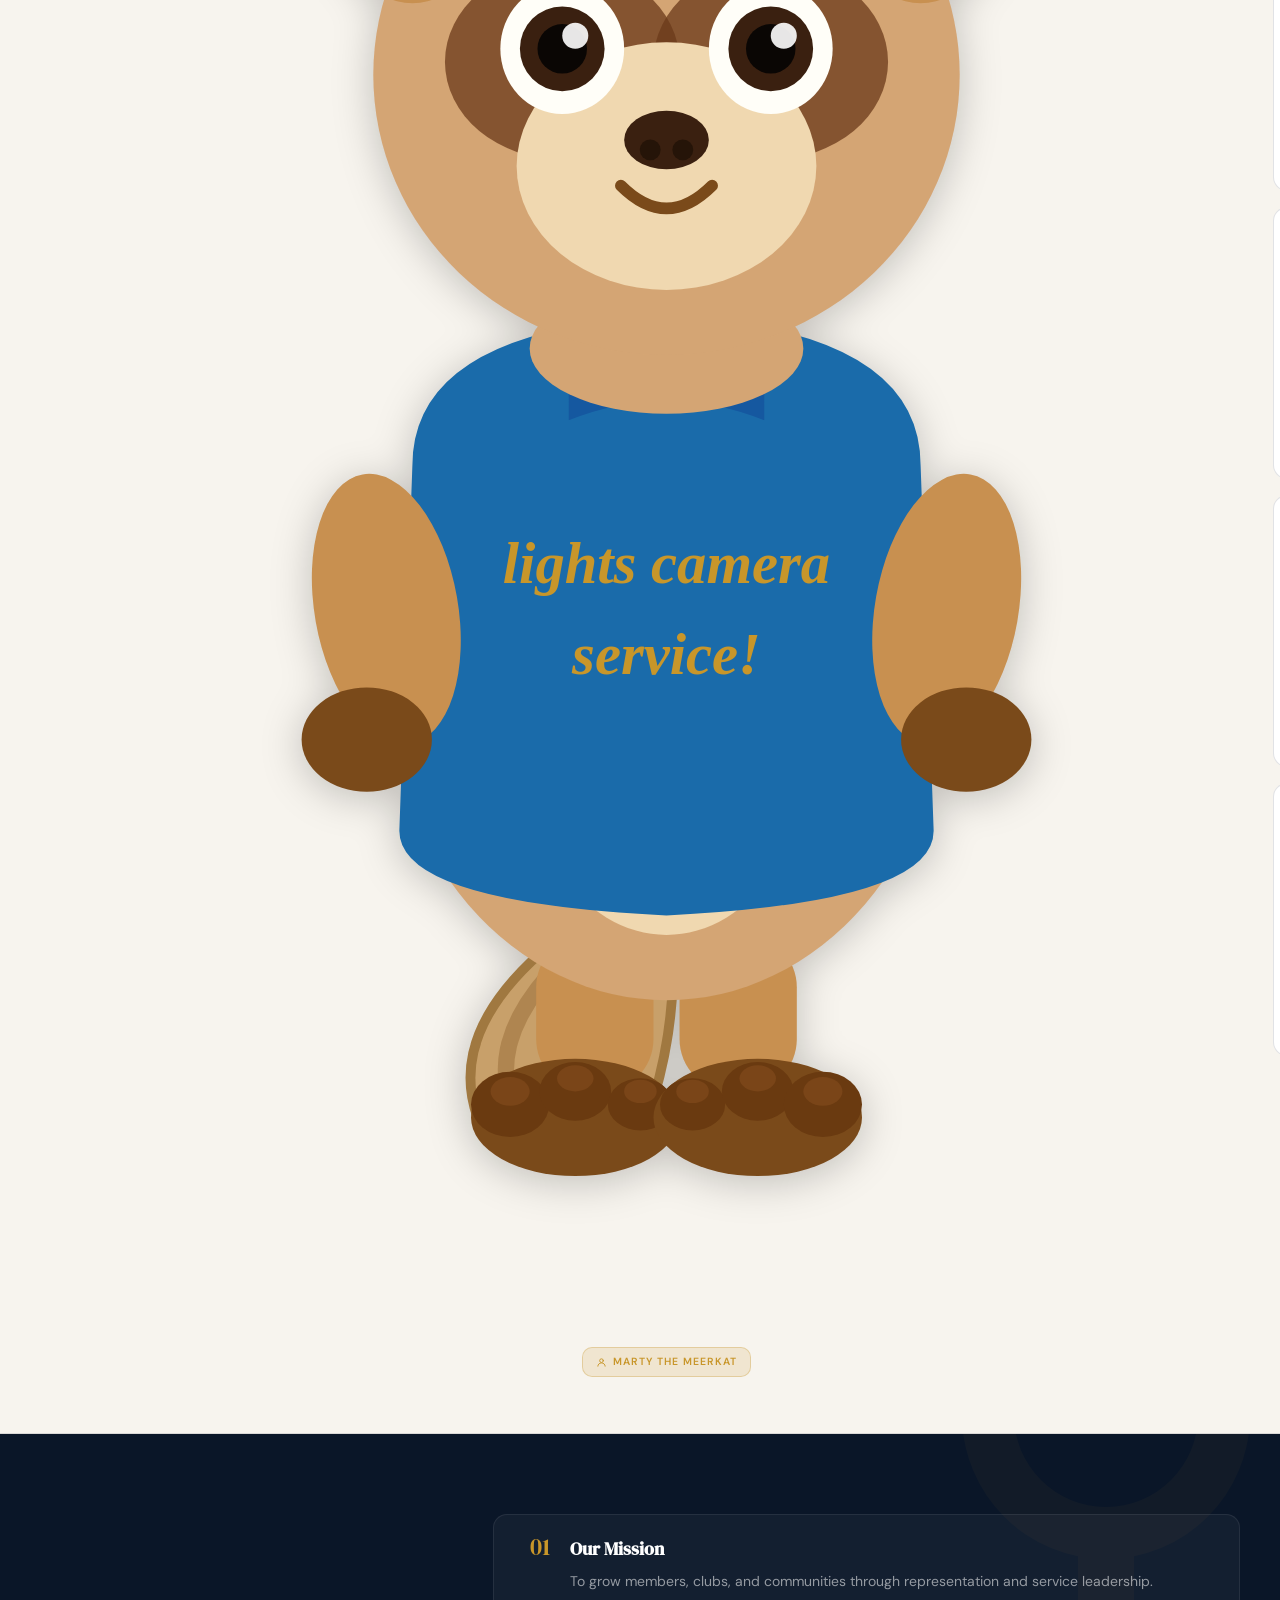
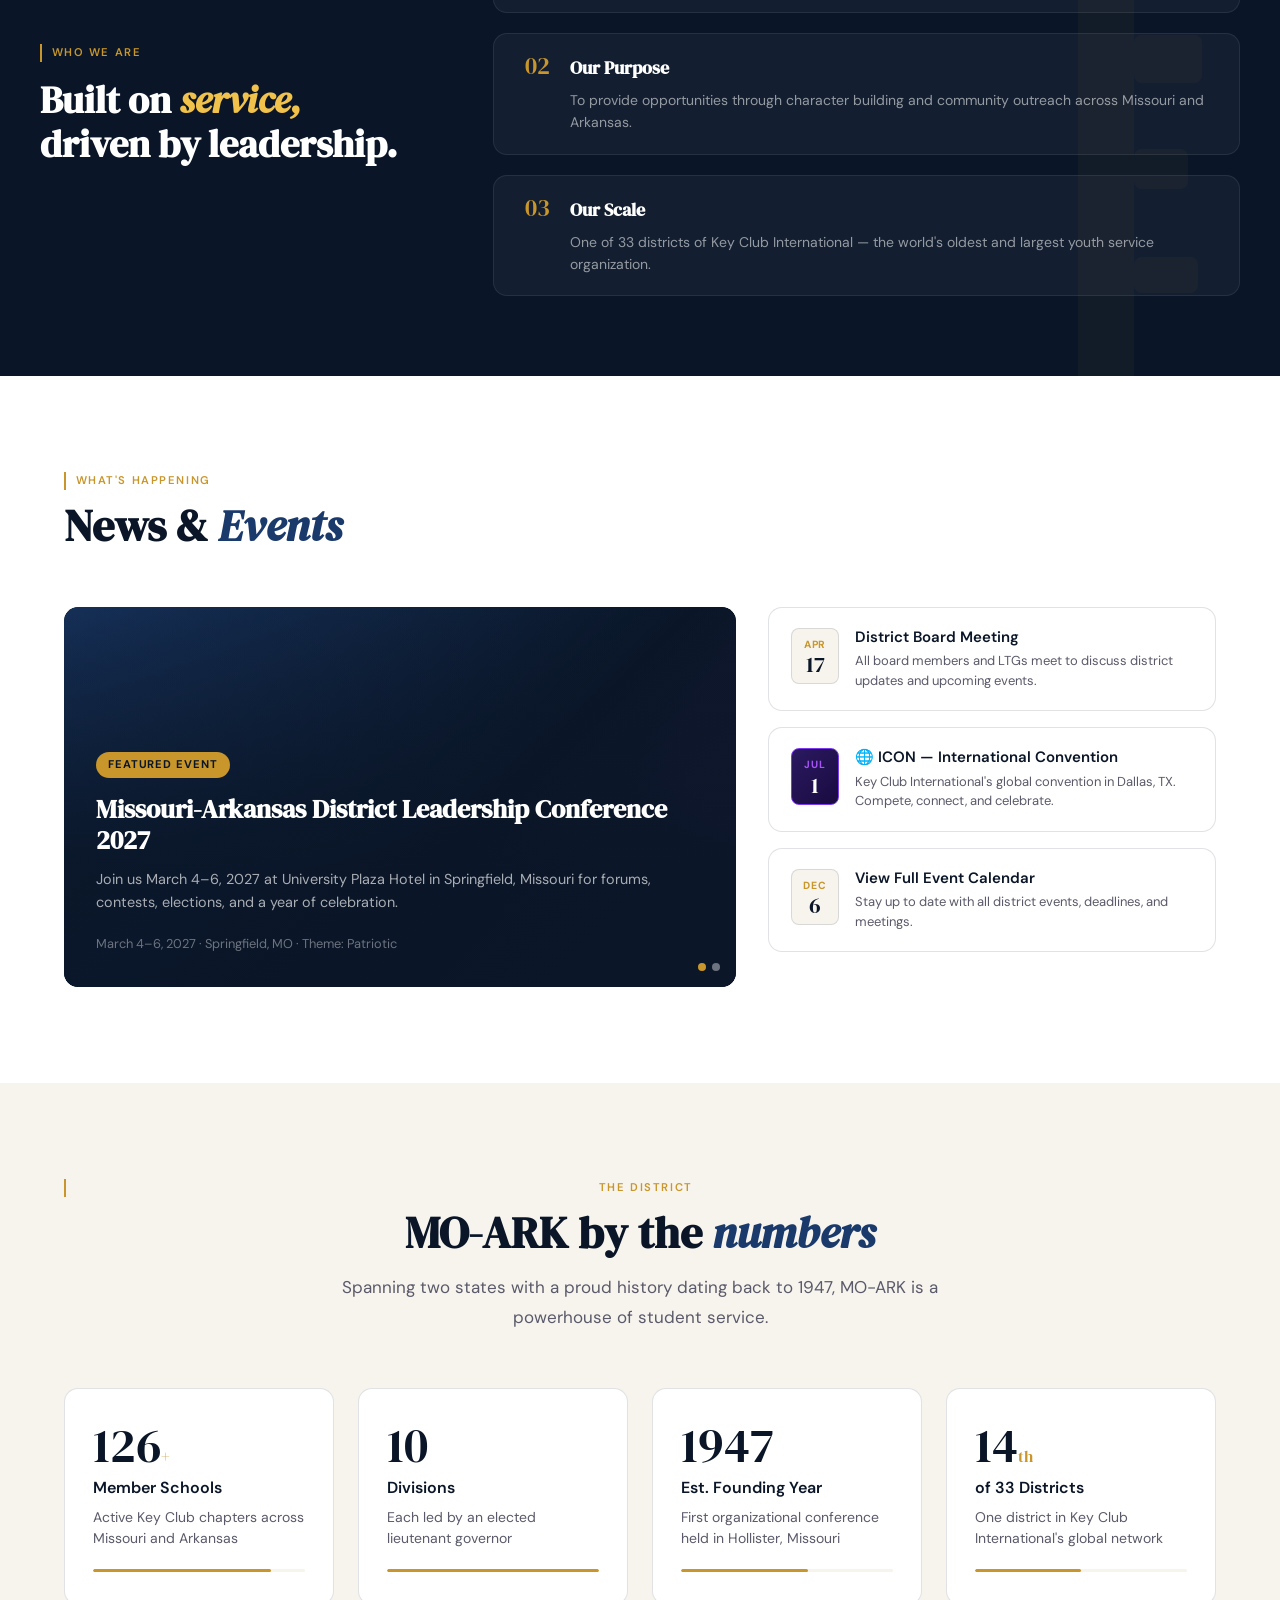
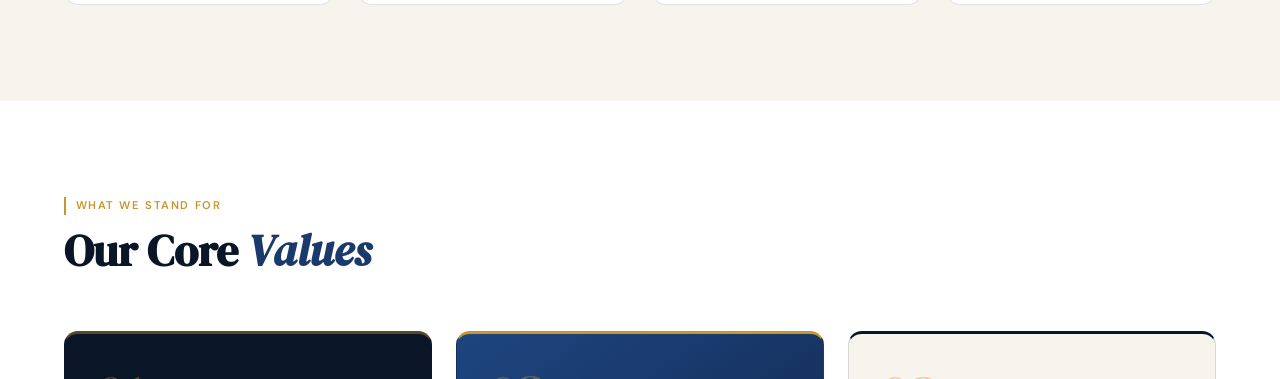
==== commit 99ba7af8: "Add files via upload" ====
--- a/index.html
+++ b/index.html
@@ -18,6 +18,7 @@
 <link rel="preconnect" href="https://fonts.gstatic.com" crossorigin>
 <link href="https://fonts.googleapis.com/css2?family=DM+Serif+Display:ital,wght@0,400;1,400&family=DM+Sans:wght@300;400;500;600&display=swap" rel="stylesheet">
 <link rel="stylesheet" href="base.css">
+<script src="components.js"></script>
 <style>
   /* ============================================================
      DESIGN TOKENS
@@ -1392,7 +1393,7 @@
   z-index: 99999;
   background: #0A0F1E;
   overflow: hidden;
-  display: flex !important;
+  display: flex;
   align-items: center;
   justify-content: center;
   font-family: 'DM Sans', system-ui, sans-serif;
@@ -1743,25 +1744,53 @@
 
 <script>
 (function() {
-  /* ── Show splash only on first 2 visits ── */
+  /*
+    Visit 1   → splash + fireworks/confetti
+    Visit 2-3 → splash only, no fireworks
+    Visit 4+  → skip entirely
+
+    Uses localStorage + cookie fallback so it works on file:// too.
+  */
   const KEY = 'dlcSplash2027_views';
-  const views = parseInt(localStorage.getItem(KEY) || '0', 10);
-
-  if (views >= 2) {
-    /* Already seen twice — never show again */
+
+  function readCount() {
+    try {
+      const v = parseInt(localStorage.getItem(KEY) || '0', 10);
+      if (!isNaN(v) && v > 0) return v;
+    } catch(e) {}
+    try {
+      const m = document.cookie.match(new RegExp('(?:^|; )' + KEY + '=([^;]*)'));
+      if (m) return parseInt(decodeURIComponent(m[1]), 10) || 0;
+    } catch(e) {}
+    return 0;
+  }
+
+  function writeCount(n) {
+    try { localStorage.setItem(KEY, String(n)); } catch(e) {}
+    try {
+      const exp = new Date(Date.now() + 365*24*60*60*1000).toUTCString();
+      document.cookie = KEY + '=' + n + '; expires=' + exp + '; path=/; SameSite=Lax';
+    } catch(e) {}
+  }
+
+  const views = readCount();
+  writeCount(views + 1);
+
+  /* Visit 4+ → skip entirely */
+  if (views >= 3) {
     document.getElementById('dlcSplash').style.display = 'none';
     return;
   }
 
-  /* Increment view count */
-  localStorage.setItem(KEY, String(views + 1));
-
-  /* Show the splash */
+  /* Visit 1-3 → show splash */
   document.getElementById('dlcSplash').style.display = 'flex';
   document.body.style.overflow = 'hidden';
 
-  /* ── Animated star field ── */
-  (function buildStars() {
+  /* Gate for fireworks — only on very first visit */
+  const showFireworks = (views === 0);
+
+  /* ── Animated star field (visit 1 only) ── */
+  if (showFireworks) (function buildStars() {
     const svg = document.getElementById('dlcStars');
     const count = 120;
     for (let i = 0; i < count; i++) {
@@ -1784,8 +1813,8 @@
     document.head.appendChild(style);
   })();
 
-  /* ── Confetti system ── */
-  (function runConfetti() {
+  /* ── Confetti system (visit 1 only) ── */
+  if (showFireworks) (function runConfetti() {
     const canvas = document.getElementById('dlcConfetti');
     const ctx = canvas.getContext('2d');
     const colors = ['#B22234','#FFFFFF','#3C3B6E','#F0C14B','#E8E8E8','#8B0000','#C0C0FF'];
@@ -2197,7 +2226,7 @@
         <div class="hero-card-label">Upcoming Event</div>
         <div class="hero-card-title">District Leadership Conference</div>
         <div class="hero-card-sub">University Plaza Hotel · Springfield, MO</div>
-        <div class="hero-card-badge">March 3–6, 2027</div>
+        <div class="hero-card-badge">March 4–6, 2027</div>
       </div>
       <div class="hero-card">
         <div class="hero-card-label">DLC 2027 Theme</div>
@@ -2423,8 +2452,8 @@
         <div class="news-featured-content">
           <span class="news-tag">Featured Event</span>
           <h3>Missouri-Arkansas District Leadership Conference 2027</h3>
-          <p>Join us March 3–6, 2027 at University Plaza Hotel in Springfield, Missouri for forums, contests, elections, and a year of celebration.</p>
-          <div class="news-featured-meta">March 3–6, 2027 · Springfield, MO · Theme: Patriotic</div>
+          <p>Join us March 4–6, 2027 at University Plaza Hotel in Springfield, Missouri for forums, contests, elections, and a year of celebration.</p>
+          <div class="news-featured-meta">March 4–6, 2027 · Springfield, MO · Theme: Patriotic</div>
         </div>
       </a>
 
@@ -2637,7 +2666,7 @@
 
     <div class="resources-cta-box fade-in">
       <h3>District Leadership Conference</h3>
-      <p>The 2027 DLC will be held March 3–6 at the University Plaza Hotel in Springfield, Missouri. Theme: <strong style="color:var(--gold-lt)">Patriotic</strong></p>
+      <p>The 2027 DLC will be held March 4–6 at the University Plaza Hotel in Springfield, Missouri. Theme: <strong style="color:var(--gold-lt)">Patriotic</strong></p>
       <p style="margin-top:0.5rem">Access registration forms, award applications, candidate packets, and contest entries.</p>
       <a href="dlc.html" class="btn btn-primary" style="margin-top:0.5rem">
         View DLC Info &amp; Forms
@@ -3115,8 +3144,8 @@
 
   /* ── CONFIG ─────────────────────────────────────────────── */
   //  Change this to next year's DLC date/time (local time)
-  const DLC_DATE = new Date("March 3, 2027 08:00:00");
-  const DLC_LABEL = "March 3–6, 2027 · Springfield, MO";
+  const DLC_DATE = new Date("March 4, 2027 08:00:00");
+  const DLC_LABEL = "March 4–6, 2027 · Springfield, MO";
   /* ────────────────────────────────────────────────────────── */
 
   const keyWrap   = document.getElementById('keyWrap');
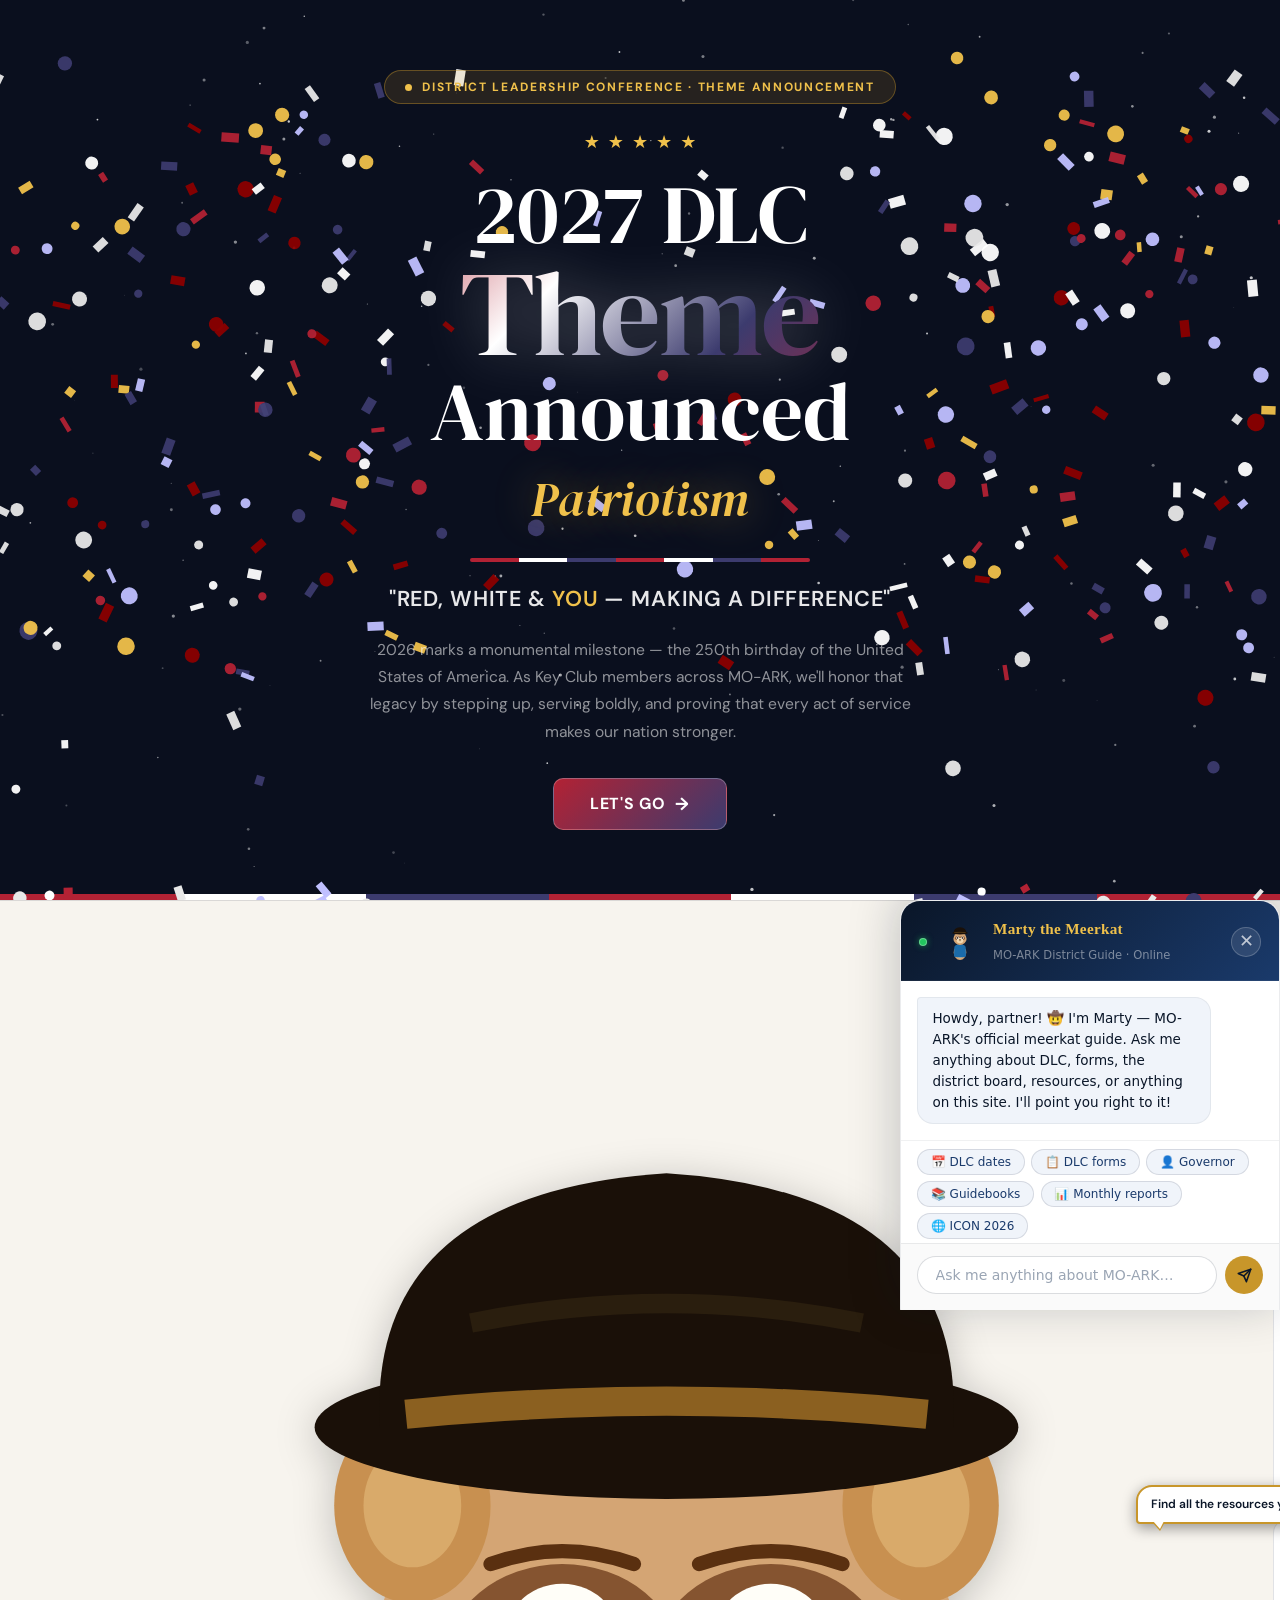
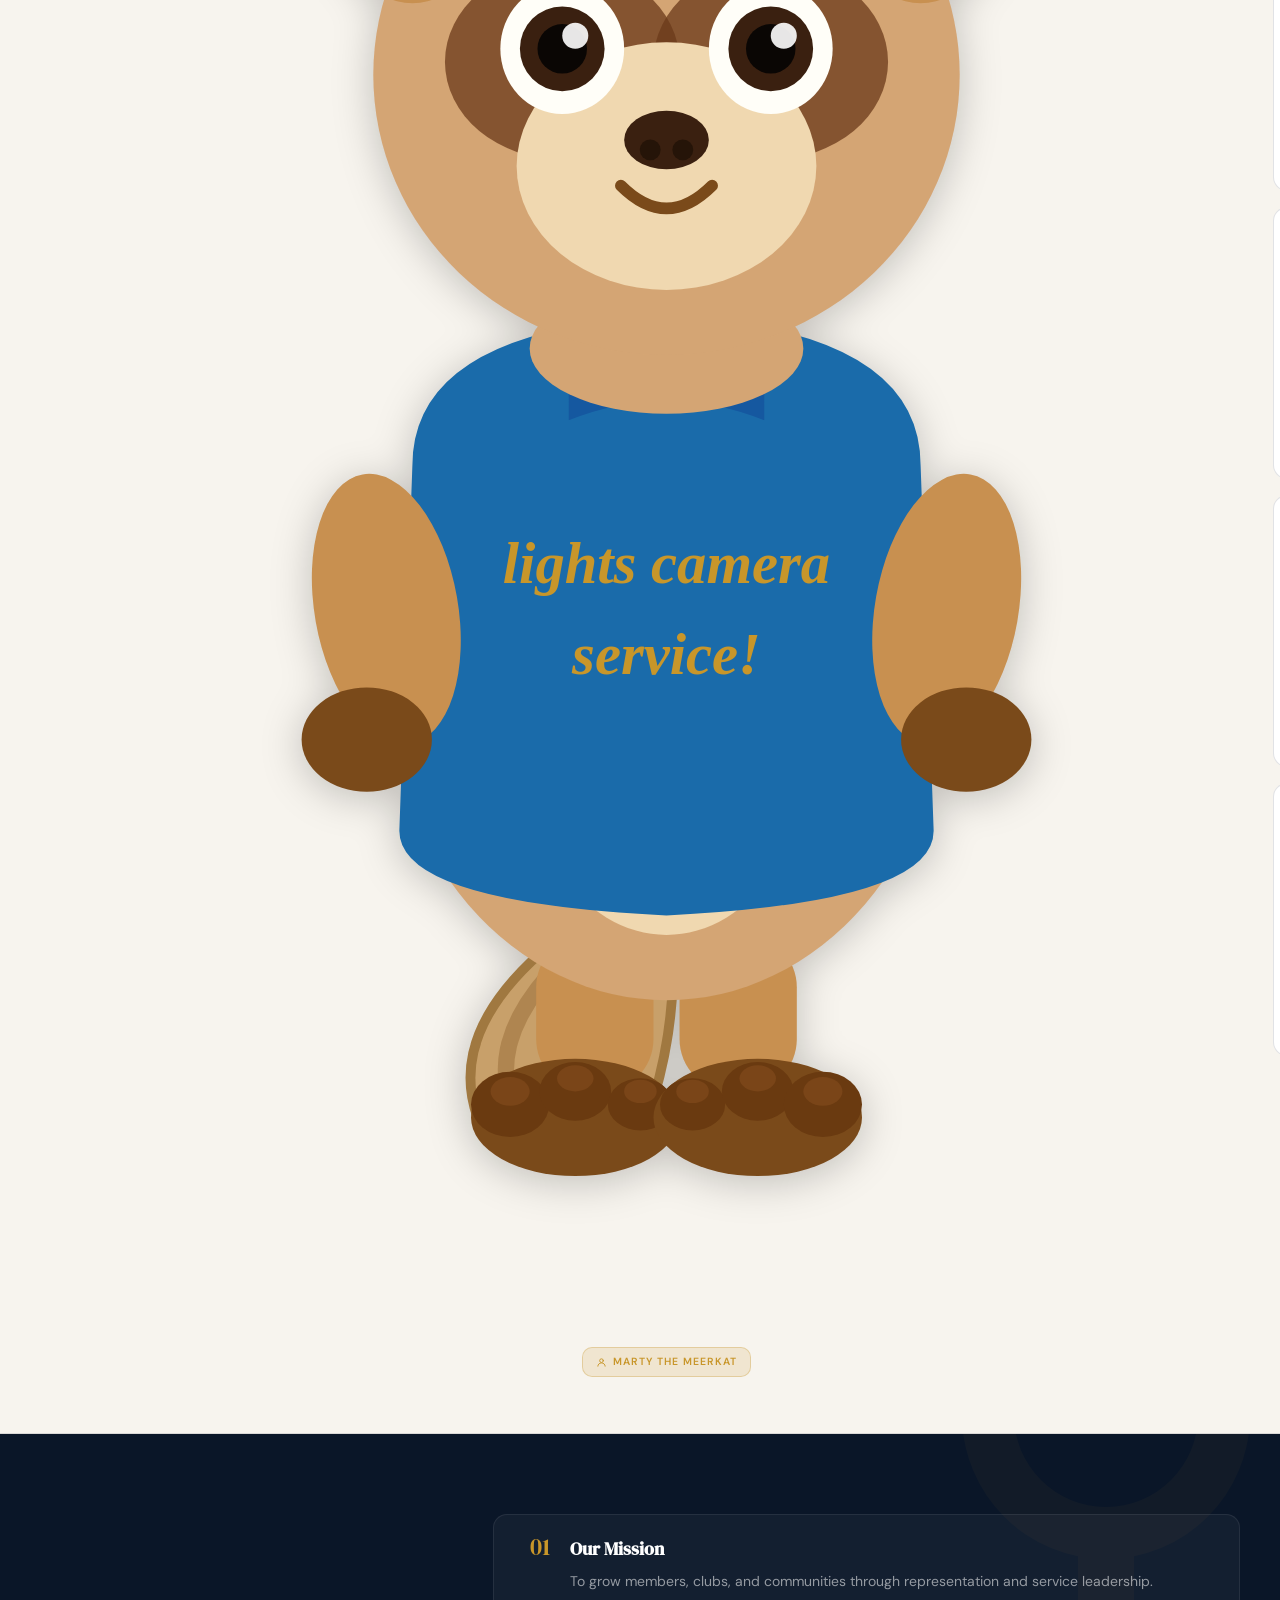
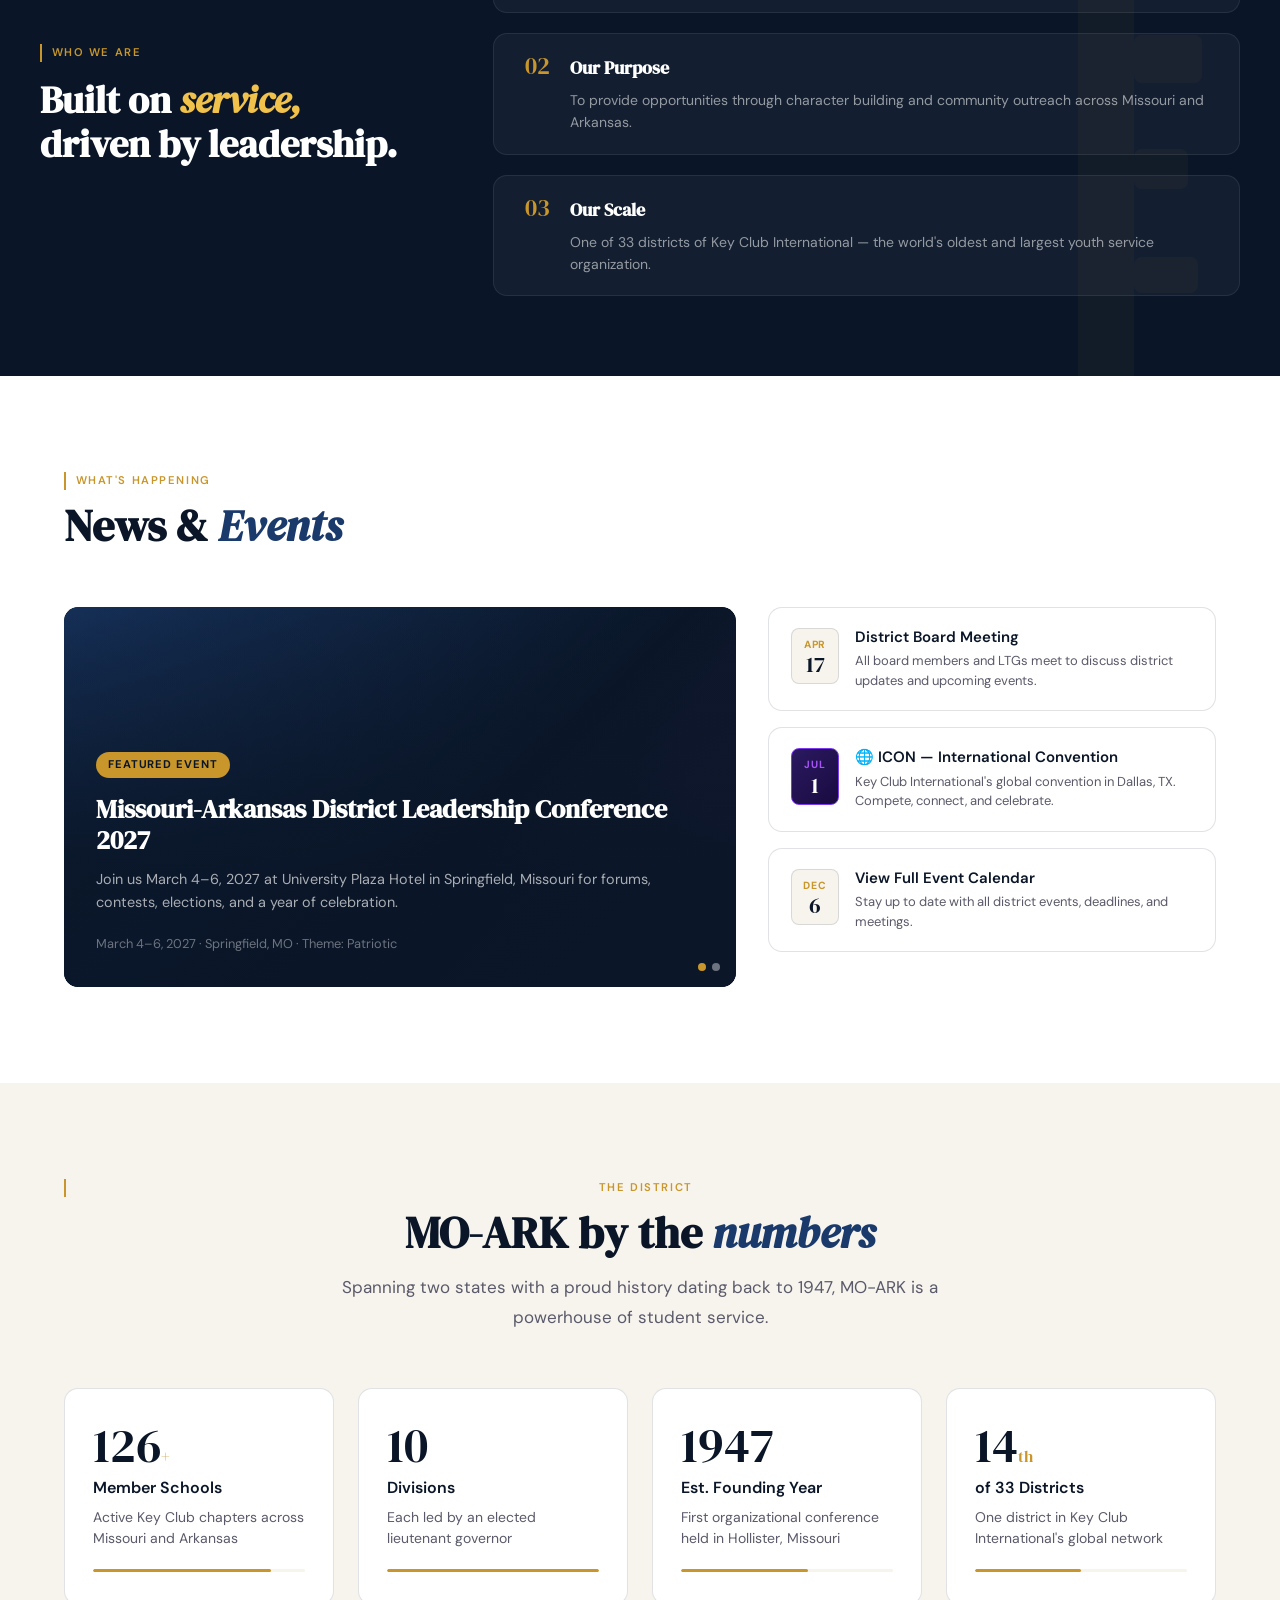
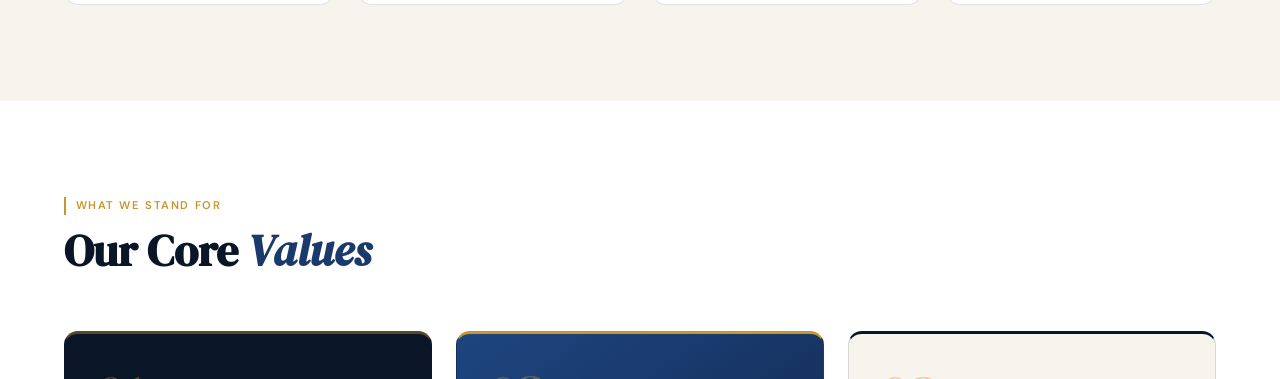
==== commit bb6dc4ff: "Add files via upload" ====
--- a/index.html
+++ b/index.html
@@ -1674,7 +1674,7 @@
 </style>
 
 <canvas id="dlcConfetti"></canvas>
-<svg id="dlcStars" xmlns="http://www.w3.org/2000/svg"></svg>
+<svg id="dlcStars" xmlns="http://www.w3.org/2000/svg" width="100%" height="100%"></svg>
 
 <!-- Searchlight sweeps -->
 <div class="dlc-light dlc-light-1"></div>
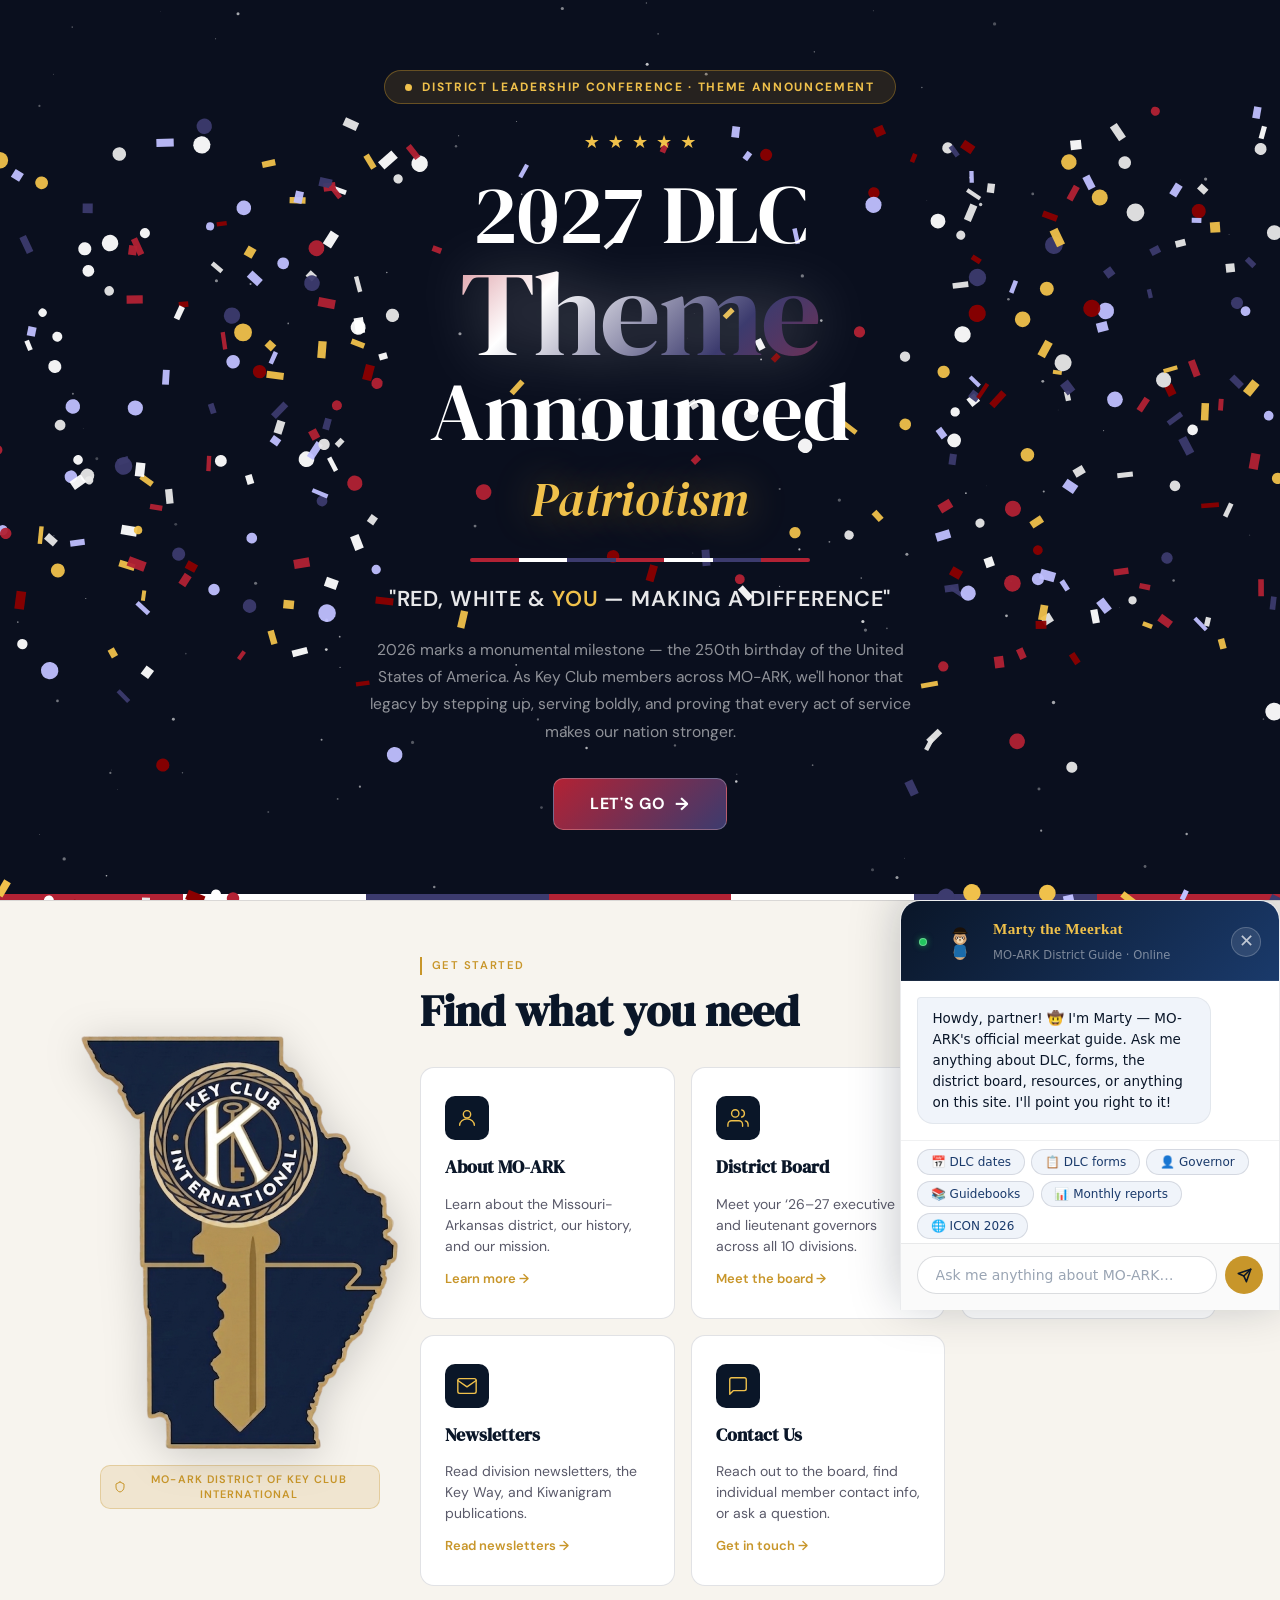
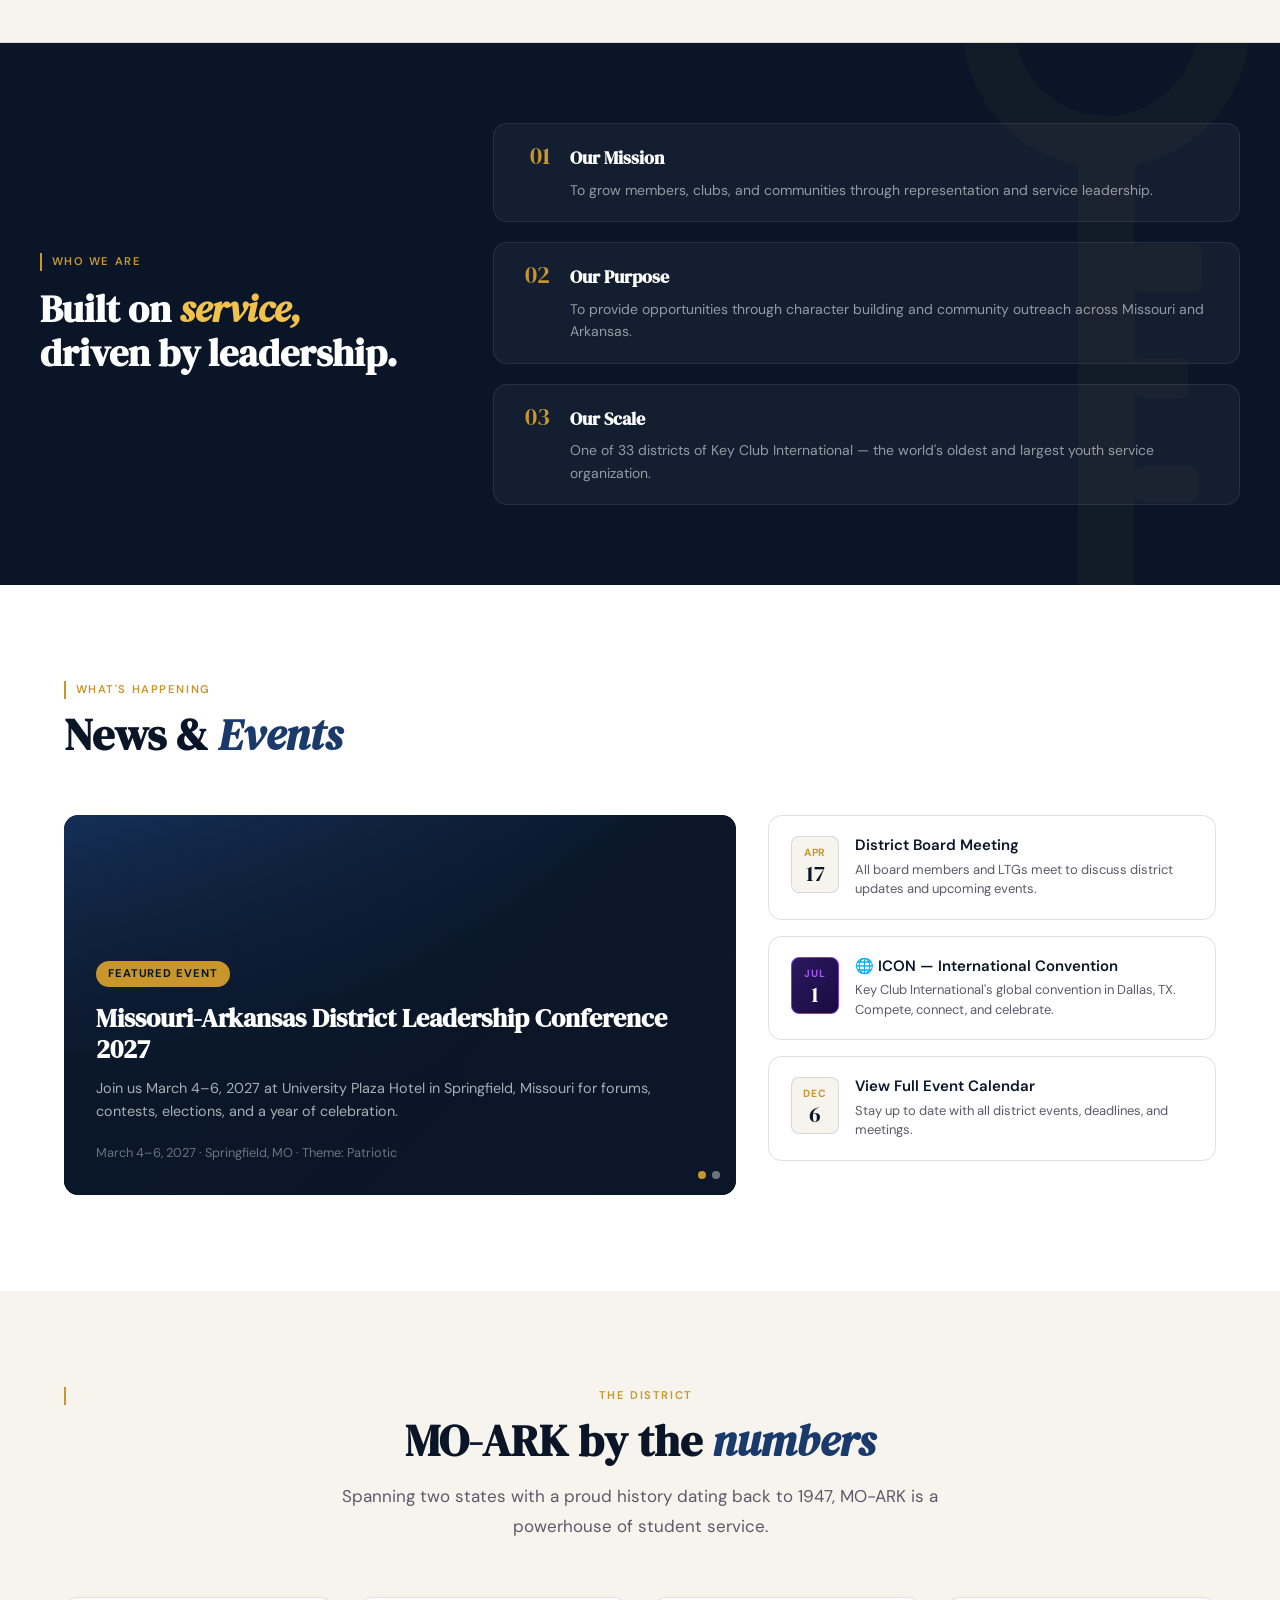
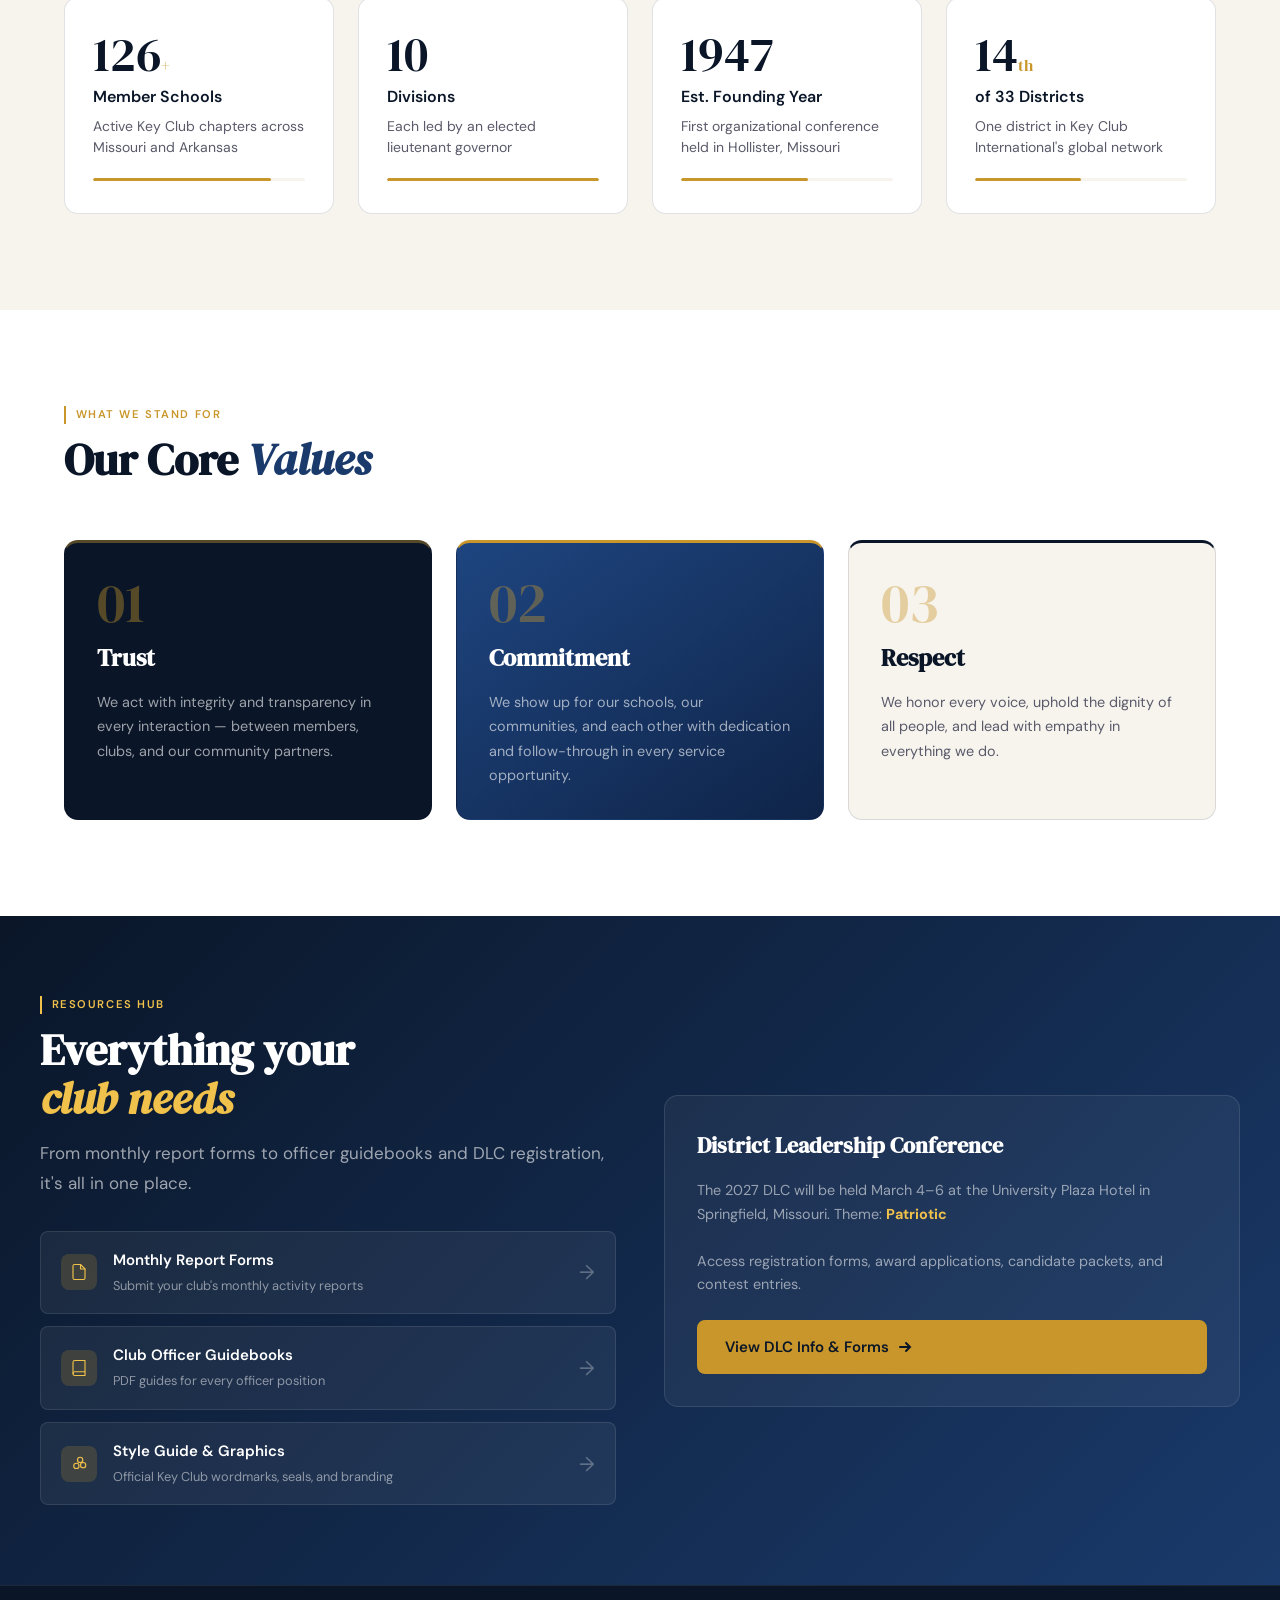
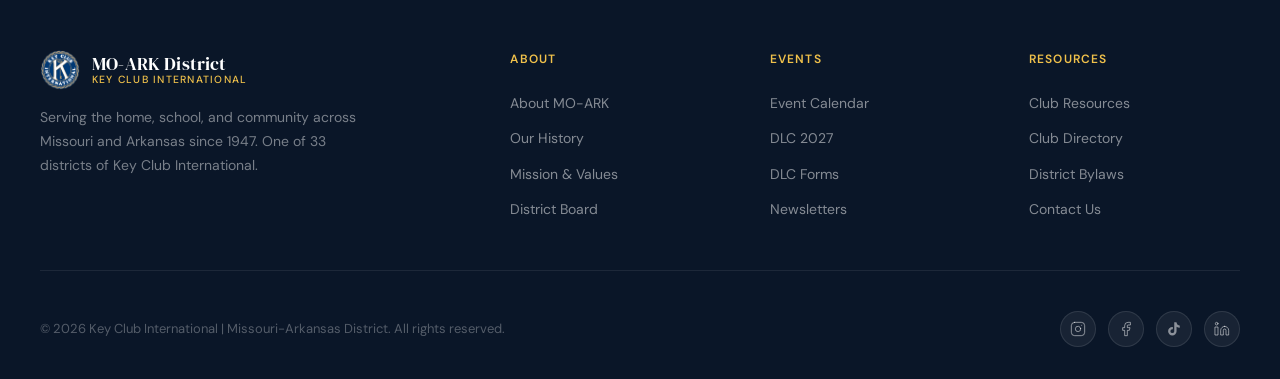
==== commit e3f01b46: "Add files via upload" ====
--- a/index.html
+++ b/index.html
@@ -2252,75 +2252,14 @@
 
 <div class="quicklinks-bg">
   <div class="section" style="padding-top:3.5rem;padding-bottom:3.5rem;">
-    <div style="display:flex;align-items:stretch;gap:1.25rem;padding-left:1rem;">
-
-      <!-- Marty column - hides on narrow screens -->
-      <div id="marty-ql-wrap" aria-hidden="true" style="flex-shrink:0;display:flex;flex-direction:column;align-items:center;justify-content:flex-end;overflow:visible;">
-        <div style="position:relative;width:100%;">
-          <div style="position:absolute;top:28%;left:90%;z-index:6;pointer-events:none;white-space:nowrap;">
-            <div class="marty-bubble" id="marty-bubble-hero">Find all the resources you need! 🔑</div>
-          </div>
-          <svg id="marty-hero-svg" width="auto" height="auto" viewBox="0 0 180 310" xmlns="http://www.w3.org/2000/svg" preserveAspectRatio="xMidYMax meet" style="filter:drop-shadow(0 6px 20px rgba(0,0,0,0.22));cursor:crosshair;display:block;">
-            <path d="M74 248 Q56 262 61 276 Q71 287 86 279 Q91 266 91 253" fill="#C8A06A" stroke="#A07840" stroke-width="1.5" stroke-linejoin="round"/>
-            <path d="M74 252 Q63 263 66 273" stroke="#8B5E2A" stroke-width="2.5" fill="none" stroke-linecap="round" opacity="0.4"/>
-            <rect x="70" y="248" width="18" height="24" rx="8" fill="#C89050"/>
-            <rect x="92" y="248" width="18" height="24" rx="8" fill="#C89050"/>
-            <ellipse cx="76" cy="276" rx="16" ry="9" fill="#7A4A1A"/>
-            <ellipse cx="66" cy="274" rx="6" ry="5" fill="#6A3A10"/>
-            <ellipse cx="76" cy="272" rx="5.5" ry="4.5" fill="#6A3A10"/>
-            <ellipse cx="86" cy="274" rx="5" ry="4" fill="#6A3A10"/>
-            <ellipse cx="66" cy="272" rx="3" ry="2.2" fill="#8A5020" opacity="0.5"/>
-            <ellipse cx="76" cy="270" rx="2.8" ry="2" fill="#8A5020" opacity="0.5"/>
-            <ellipse cx="86" cy="272" rx="2.5" ry="1.8" fill="#8A5020" opacity="0.5"/>
-            <ellipse cx="104" cy="276" rx="16" ry="9" fill="#7A4A1A"/>
-            <ellipse cx="94" cy="274" rx="5" ry="4" fill="#6A3A10"/>
-            <ellipse cx="104" cy="272" rx="5.5" ry="4.5" fill="#6A3A10"/>
-            <ellipse cx="114" cy="274" rx="6" ry="5" fill="#6A3A10"/>
-            <ellipse cx="94" cy="272" rx="2.5" ry="1.8" fill="#8A5020" opacity="0.5"/>
-            <ellipse cx="104" cy="270" rx="2.8" ry="2" fill="#8A5020" opacity="0.5"/>
-            <ellipse cx="114" cy="272" rx="3" ry="2.2" fill="#8A5020" opacity="0.5"/>
-            <ellipse cx="90" cy="208" rx="43" ry="50" fill="#D4A574"/>
-            <ellipse cx="90" cy="213" rx="24" ry="35" fill="#F0D8B0"/>
-            <path d="M51 176 Q51 155 90 153 Q129 155 129 176 L131 232 Q131 243 90 245 Q49 243 49 232 Z" fill="#1A6BAA"/>
-            <path d="M75 153 Q90 148 105 153 L105 169 Q90 163 75 169 Z" fill="#1558A0"/>
-            <text x="90" y="194" text-anchor="middle" font-size="9" font-family="Georgia,serif" font-style="italic" fill="#C8962A" font-weight="bold">lights camera</text>
-            <text x="90" y="208" text-anchor="middle" font-size="9" font-family="Georgia,serif" font-style="italic" fill="#C8962A" font-weight="bold">service!</text>
-            <ellipse cx="47" cy="198" rx="11" ry="21" fill="#C89050" transform="rotate(-10,47,198)"/>
-            <ellipse cx="133" cy="198" rx="11" ry="21" fill="#C89050" transform="rotate(10,133,198)"/>
-            <ellipse cx="44" cy="218" rx="10" ry="8" fill="#7A4A1A"/>
-            <ellipse cx="136" cy="218" rx="10" ry="8" fill="#7A4A1A"/>
-            <ellipse cx="90" cy="158" rx="21" ry="10" fill="#D4A574"/>
-            <ellipse cx="90" cy="116" rx="45" ry="43" fill="#D4A574"/>
-            <ellipse cx="51" cy="90" rx="12" ry="15" fill="#C89050"/>
-            <ellipse cx="51" cy="90" rx="7.5" ry="9.5" fill="#E8C080" opacity="0.55"/>
-            <ellipse cx="129" cy="90" rx="12" ry="15" fill="#C89050"/>
-            <ellipse cx="129" cy="90" rx="7.5" ry="9.5" fill="#E8C080" opacity="0.55"/>
-            <ellipse cx="74" cy="114" rx="18" ry="15" fill="#6B3A1A" opacity="0.75"/>
-            <ellipse cx="106" cy="114" rx="18" ry="15" fill="#6B3A1A" opacity="0.75"/>
-            <ellipse cx="90" cy="130" rx="23" ry="19" fill="#F0D8B0"/>
-            <ellipse cx="90" cy="126" rx="6.5" ry="4.5" fill="#3A2010"/>
-            <circle cx="87.5" cy="127.5" r="1.6" fill="#251408"/>
-            <circle cx="92.5" cy="127.5" r="1.6" fill="#251408"/>
-            <path d="M83 133 Q90 140 97 133" stroke="#7A4A1A" stroke-width="1.8" fill="none" stroke-linecap="round"/>
-            <ellipse cx="74" cy="112" rx="9.5" ry="10" fill="#FFFEF8"/>
-            <ellipse cx="106" cy="112" rx="9.5" ry="10" fill="#FFFEF8"/>
-            <circle id="h-iris-l" cx="74" cy="112" r="6.5" fill="#3A2010"/>
-            <circle id="h-iris-r" cx="106" cy="112" r="6.5" fill="#3A2010"/>
-            <circle id="h-pupil-l" cx="74" cy="112" r="3.8" fill="#0A0604"/>
-            <circle id="h-pupil-r" cx="106" cy="112" r="3.8" fill="#0A0604"/>
-            <circle id="h-shine-l" cx="76" cy="110" r="2" fill="white" opacity="0.9"/>
-            <circle id="h-shine-r" cx="108" cy="110" r="2" fill="white" opacity="0.9"/>
-            <path d="M63 99 Q74 95 85 99" stroke="#5A3010" stroke-width="2.2" fill="none" stroke-linecap="round"/>
-            <path d="M95 99 Q106 95 117 99" stroke="#5A3010" stroke-width="2.2" fill="none" stroke-linecap="round"/>
-            <ellipse cx="90" cy="78" rx="54" ry="11" fill="#1A1008"/>
-            <path d="M46 78 Q44 42 90 39 Q136 42 134 78 Z" fill="#1A1008"/>
-            <path d="M60 62 Q90 56 120 62" stroke="#2A1E0E" stroke-width="3" fill="none"/>
-            <path d="M50 76 Q90 72 130 76" stroke="#8B6020" stroke-width="4.5" fill="none"/>
-          </svg>
-        </div>
-        <div class="marty-caption" style="margin-top:0.5rem;font-size:0.65rem;">
-          <svg width="11" height="11" viewBox="0 0 24 24" fill="none" stroke="currentColor" stroke-width="2" stroke-linecap="round" stroke-linejoin="round"><circle cx="12" cy="8" r="4"/><path d="M4 20c0-4 3.6-7 8-7s8 3 8 7"/></svg>
-          Marty the Meerkat
+    <div style="display:flex;align-items:center;gap:1.25rem;padding-left:1rem;">
+
+      <!-- MO-ARK Logo column - hides on narrow screens -->
+      <div id="marty-ql-wrap" aria-hidden="true" style="flex-shrink:0;display:flex;flex-direction:column;align-items:center;justify-content:center;overflow:visible;width:320px;max-width:30vw;">
+        <img id="moark-logo-quicklinks" src="Images/mo-ark_logo.png" alt="MO-ARK District Key Club Logo" style="display:block;width:100%;height:auto;max-height:480px;object-fit:contain;filter:drop-shadow(0 6px 20px rgba(0,0,0,0.18));">
+        <div class="marty-caption" style="margin-top:1rem;font-size:0.68rem;white-space:normal;text-align:center;max-width:280px;line-height:1.4;">
+          <svg width="12" height="12" viewBox="0 0 24 24" fill="none" stroke="currentColor" stroke-width="2" stroke-linecap="round" stroke-linejoin="round" style="flex-shrink:0;"><path d="M12 2L4 6v6c0 5 3.5 9 8 10 4.5-1 8-5 8-10V6l-8-4z"/></svg>
+          MO-ARK District of Key Club International
         </div>
       </div>
 
@@ -3404,31 +3343,10 @@
      MARTY THE MEERKAT — EYE TRACKING & SPEECH BUBBLES
      ============================================================ -->
 <script>
-/* sizeMarty() -- scales Marty like dragging a corner: fills full section height, width follows aspect ratio */
-function sizeMarty() {
-  var cardsCol  = document.getElementById('marty-cards-col');
-  var martyWrap = document.getElementById('marty-ql-wrap');
-  var martySvg  = document.getElementById('marty-hero-svg');
-  if (!cardsCol || !martyWrap || !martySvg) return;
-
-  var colH = cardsCol.offsetHeight;
-  if (colH < 50) return;
-
-  // SVG viewBox is 180w x 310h, aspect = 0.581
-  var ASPECT = 180 / 310;
-  var targetH = colH;
-  var targetW = Math.round(targetH * ASPECT);
-
-  martyWrap.style.width    = targetW + 'px';
-  martyWrap.style.height   = targetH + 'px';
-  martyWrap.style.minWidth = targetW + 'px';
-
-  martySvg.setAttribute('width',  targetW);
-  martySvg.setAttribute('height', targetH);
-  martySvg.style.width    = targetW + 'px';
-  martySvg.style.height   = targetH + 'px';
-  martySvg.style.minWidth = targetW + 'px';
-}
+/* sizeMarty() — no-op kept for back-compat; the MO-ARK logo is now sized by CSS
+   (fixed width 320px, max-height 480px) so it occupies roughly the same footprint
+   that Marty used to, without stretching the cards column on load. */
+function sizeMarty() { /* intentionally empty */ }
 
 window.addEventListener('load', sizeMarty);
 window.addEventListener('resize', sizeMarty);
--- a/base.css
+++ b/base.css
@@ -171,6 +171,18 @@
   transform: translateY(-1px);
   box-shadow: 0 4px 12px rgba(200,150,42,0.4);
 }
+/* Keep the gold CTA gold (with a soft glow) on its own page — never let .nav-link.active dim it */
+.nav-link.nav-cta.active,
+.nav-cta.active {
+  background: var(--gold) !important;
+  color: var(--navy) !important;
+  box-shadow: 0 0 0 3px rgba(200,150,42,0.22), 0 4px 18px rgba(200,150,42,0.55);
+}
+.nav-link.nav-cta.active:hover,
+.nav-cta.active:hover {
+  background: var(--gold-lt) !important;
+  box-shadow: 0 0 0 3px rgba(240,193,75,0.28), 0 6px 22px rgba(200,150,42,0.6);
+}
 
 /* Mobile hamburger */
 .nav-toggle {
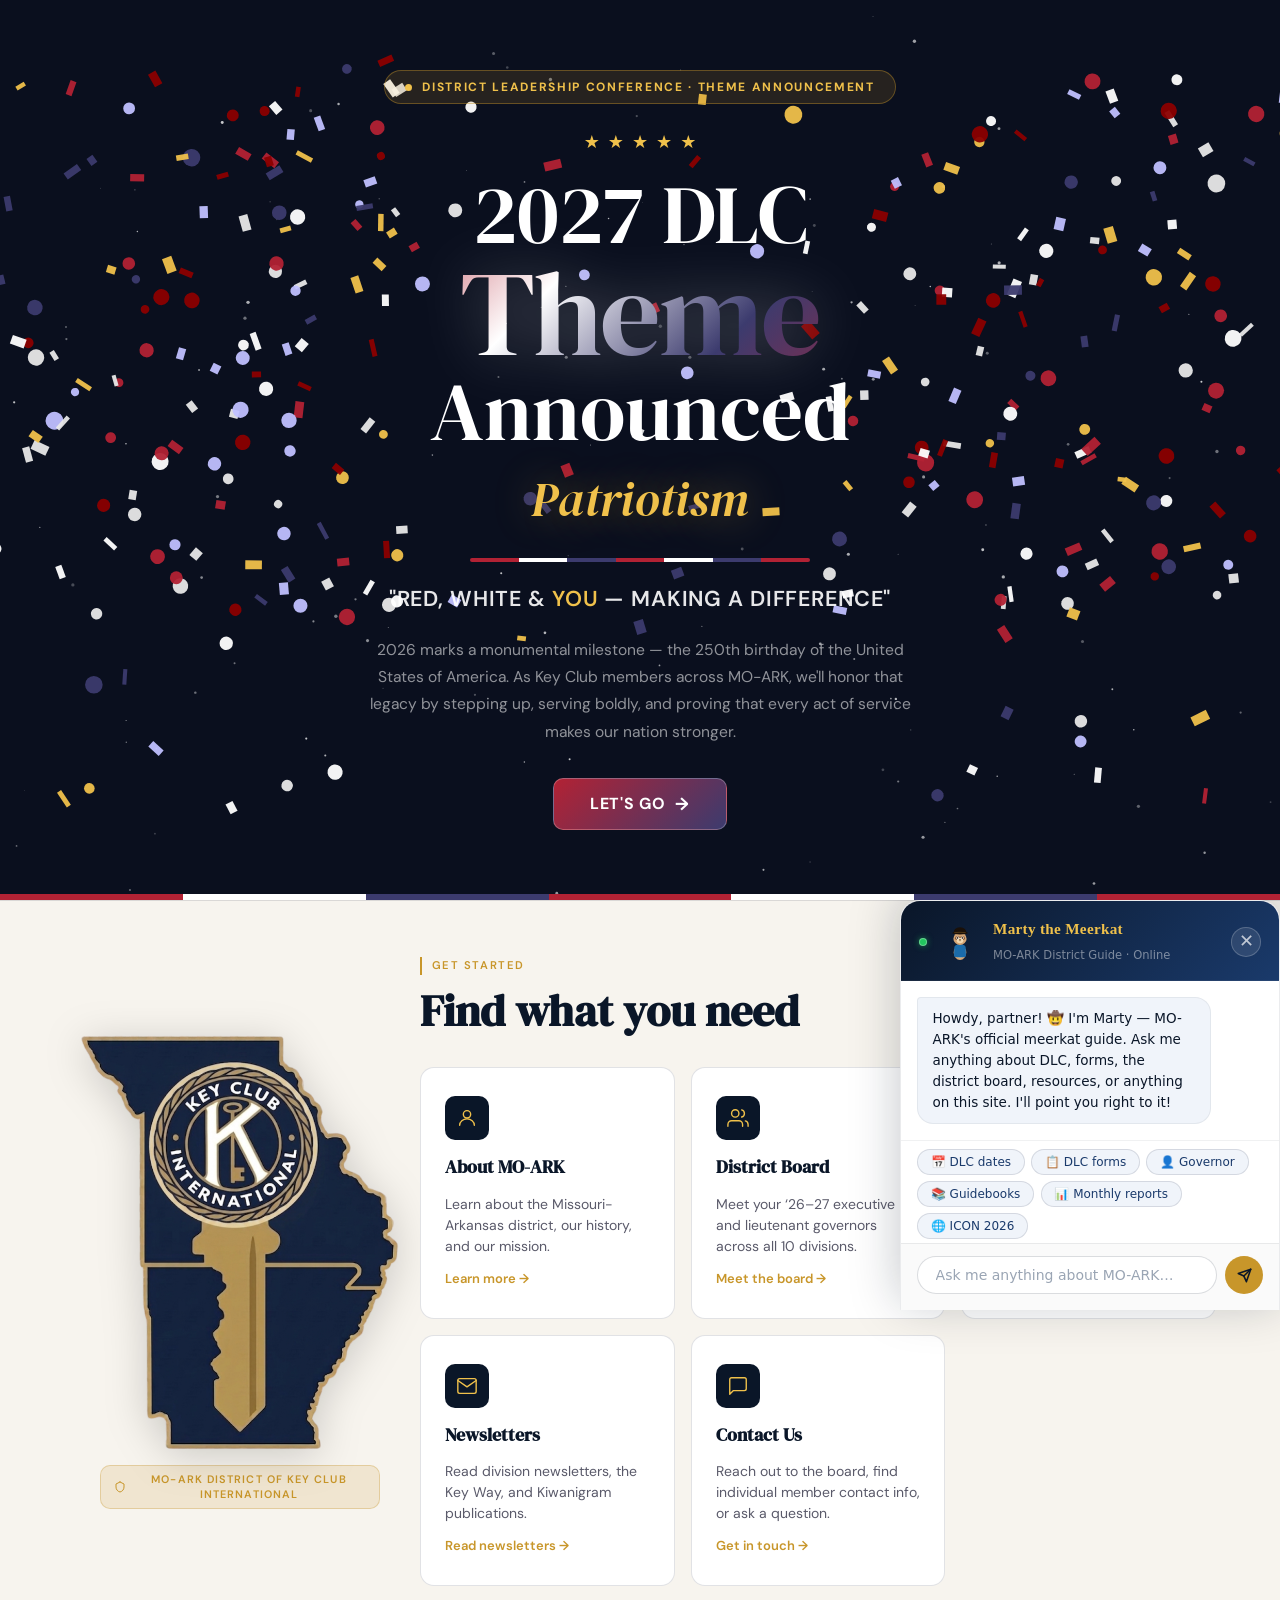
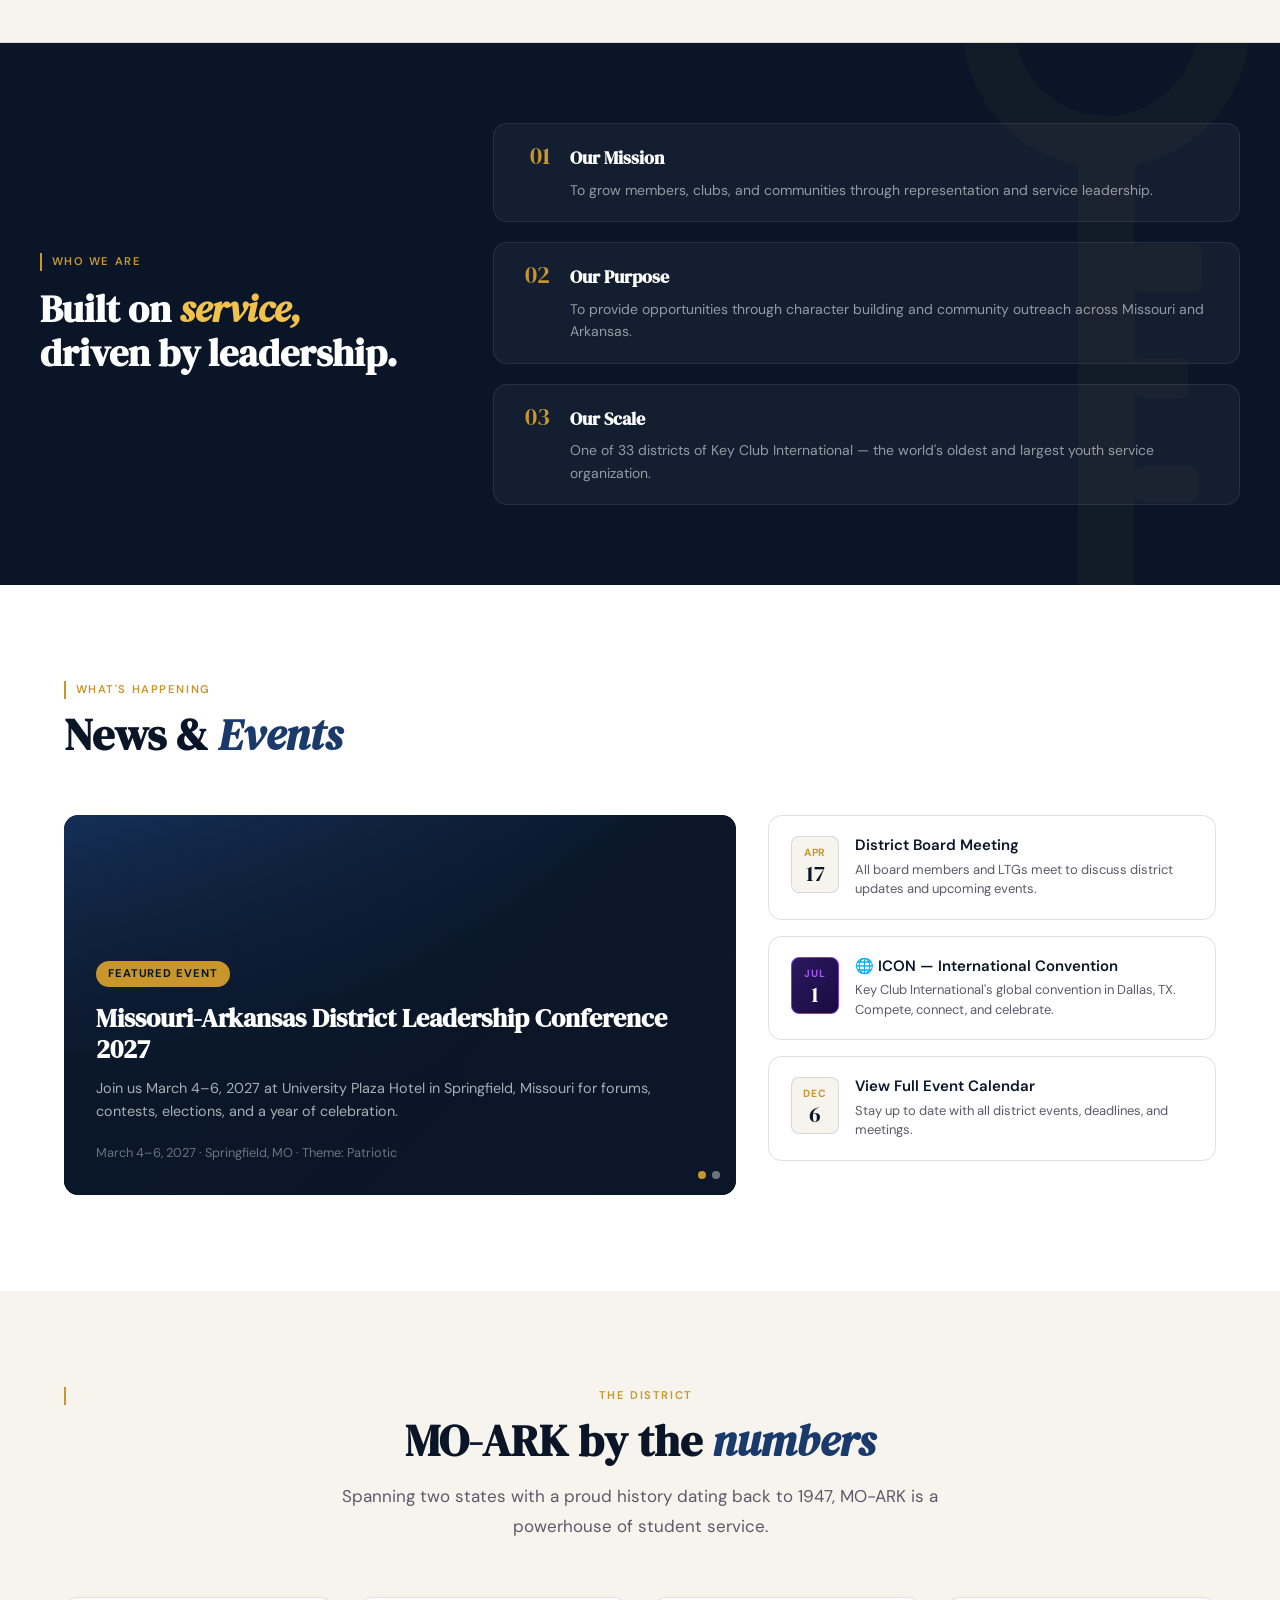
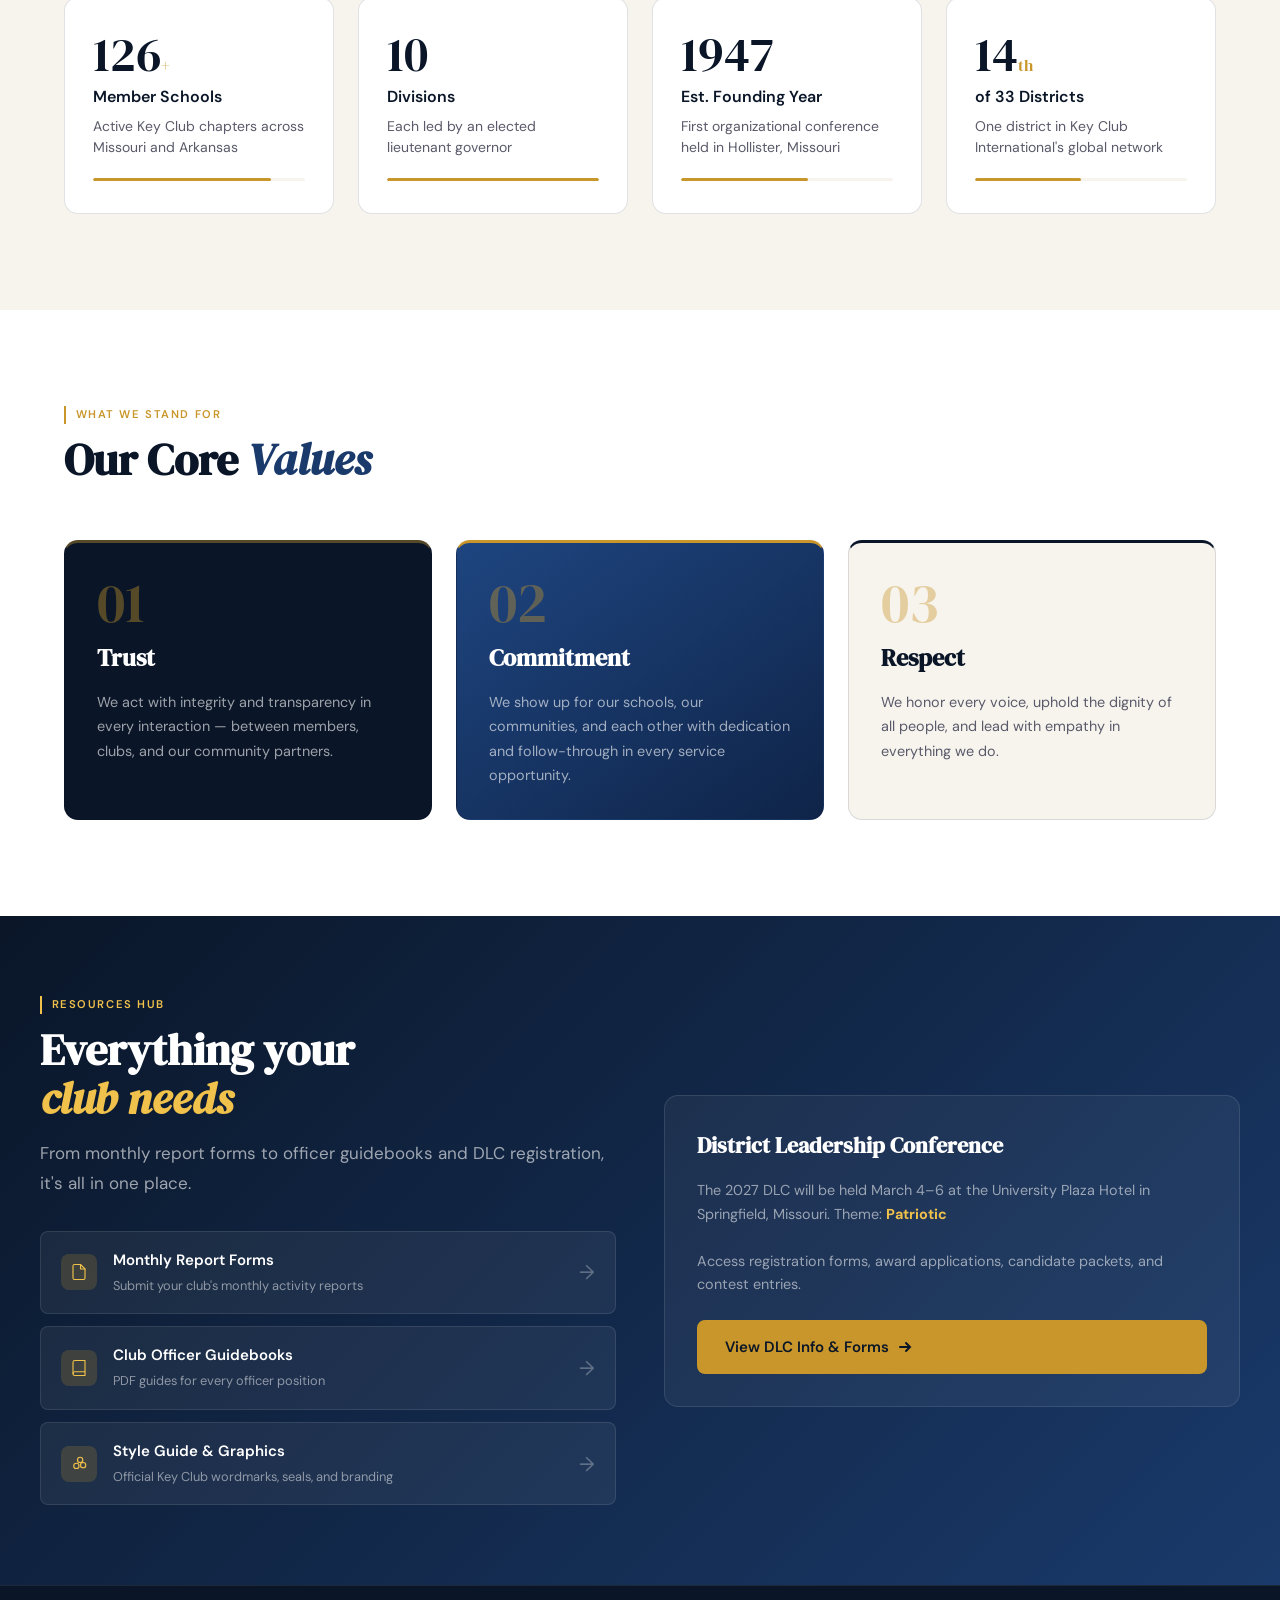
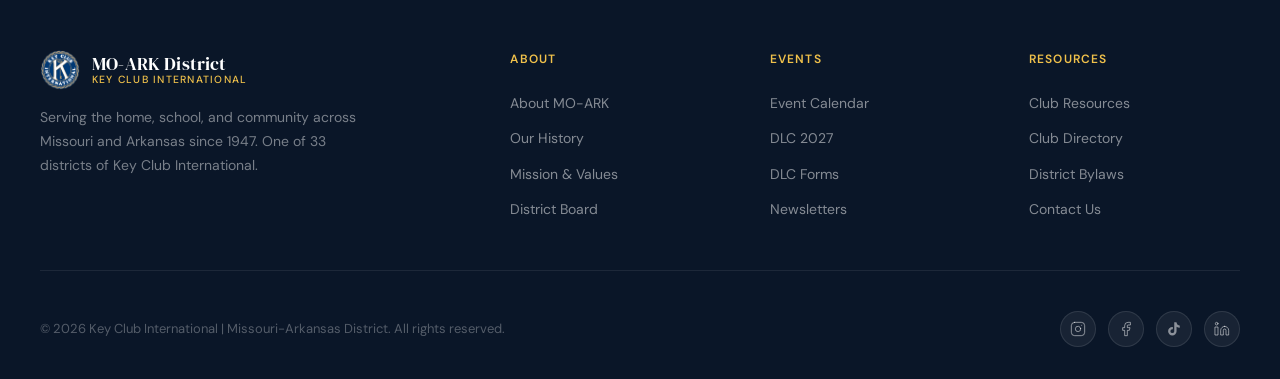
==== commit 3feb72ca: "Add files via upload" ====
--- a/index.html
+++ b/index.html
@@ -959,28 +959,11 @@
   }
 
   /* ============================================================
-     MASONRY GALLERY GRID
+     MASONRY GALLERY GRID — single source of truth; overrides below clear
+     any aspect-ratio rules from .gallery-item so each photo keeps its
+     natural shape and tiles cleanly with no gaps.
      ============================================================ */
-  .gallery-grid {
-    display: grid;
-    grid-template-columns: repeat(3, 1fr);
-    grid-auto-rows: 200px;
-    gap: 1.25rem;
-  }
-  .gallery-item { aspect-ratio: unset; height: auto; }
-  .gallery-item:nth-child(1),
-  .gallery-item:nth-child(5),
-  .gallery-item:nth-child(9)  { grid-row: span 2; }
-
-  @media (max-width: 768px) {
-    .gallery-grid { grid-template-columns: repeat(2, 1fr); grid-auto-rows: 155px; }
-  }
-  @media (max-width: 480px) {
-    .gallery-grid { grid-template-columns: 1fr; grid-auto-rows: 220px; }
-    .gallery-item:nth-child(1),
-    .gallery-item:nth-child(5),
-    .gallery-item:nth-child(9) { grid-row: span 1; }
-  }
+  /* (The detailed rules live further down in the “GALLERY” block.) */
 
   /* ============================================================
      LIGHTBOX — image counter
@@ -1274,19 +1257,28 @@
     color: rgba(255,255,255,0.45);
   }
 
+  /* True masonry via CSS columns — each photo renders at its natural aspect
+     ratio, columns pack content top-down with no awkward gaps. */
   .gallery-grid {
-    display: grid;
-    grid-template-columns: repeat(auto-fill, minmax(280px, 1fr));
-    gap: 1.25rem;
+    column-count: 3;
+    column-gap: 1.25rem;
+    display: block;
   }
   .gallery-item {
     position: relative;
+    display: block;
+    width: 100%;
+    margin: 0 0 1.25rem;
     border-radius: var(--radius);
     overflow: hidden;
-    aspect-ratio: 4/3;
+    aspect-ratio: auto;
+    height: auto;
     border: 1px solid rgba(200,150,42,0.2);
     cursor: pointer;
     background: rgba(255,255,255,0.03);
+    break-inside: avoid;
+    -webkit-column-break-inside: avoid;
+    page-break-inside: avoid;
     transition: border-color var(--transition), transform var(--transition), box-shadow var(--transition);
   }
   .gallery-item:hover {
@@ -1295,9 +1287,10 @@
     box-shadow: 0 12px 40px rgba(200,150,42,0.18), 0 0 0 1px rgba(200,150,42,0.12);
   }
   .gallery-item img {
-    width: 100%; height: 100%;
-    object-fit: cover;
+    width: 100%;
+    height: auto;
     display: block;
+    object-fit: contain;
     transition: transform 0.5s ease;
   }
   .gallery-item:hover img { transform: scale(1.05); }
@@ -1310,6 +1303,7 @@
     display: flex;
     align-items: flex-end;
     padding: 1rem;
+    pointer-events: none;
   }
   .gallery-item:hover .gallery-item-overlay { opacity: 1; }
   .gallery-item-overlay span {
@@ -1319,10 +1313,11 @@
     letter-spacing: 0.05em;
   }
 
-  /* featured first item is larger */
-  /* (removed span-2 so all images show equally in the grid) */
-  @media (max-width: 640px) {
-    .gallery-item:first-child { grid-column: span 1; aspect-ratio: 4/3; }
+  @media (max-width: 900px) {
+    .gallery-grid { column-count: 2; }
+  }
+  @media (max-width: 560px) {
+    .gallery-grid { column-count: 1; }
     .countdown-sep { display: none; }
     .countdown-tiles { gap: 0.75rem; }
     .countdown-tile { min-width: 72px; }
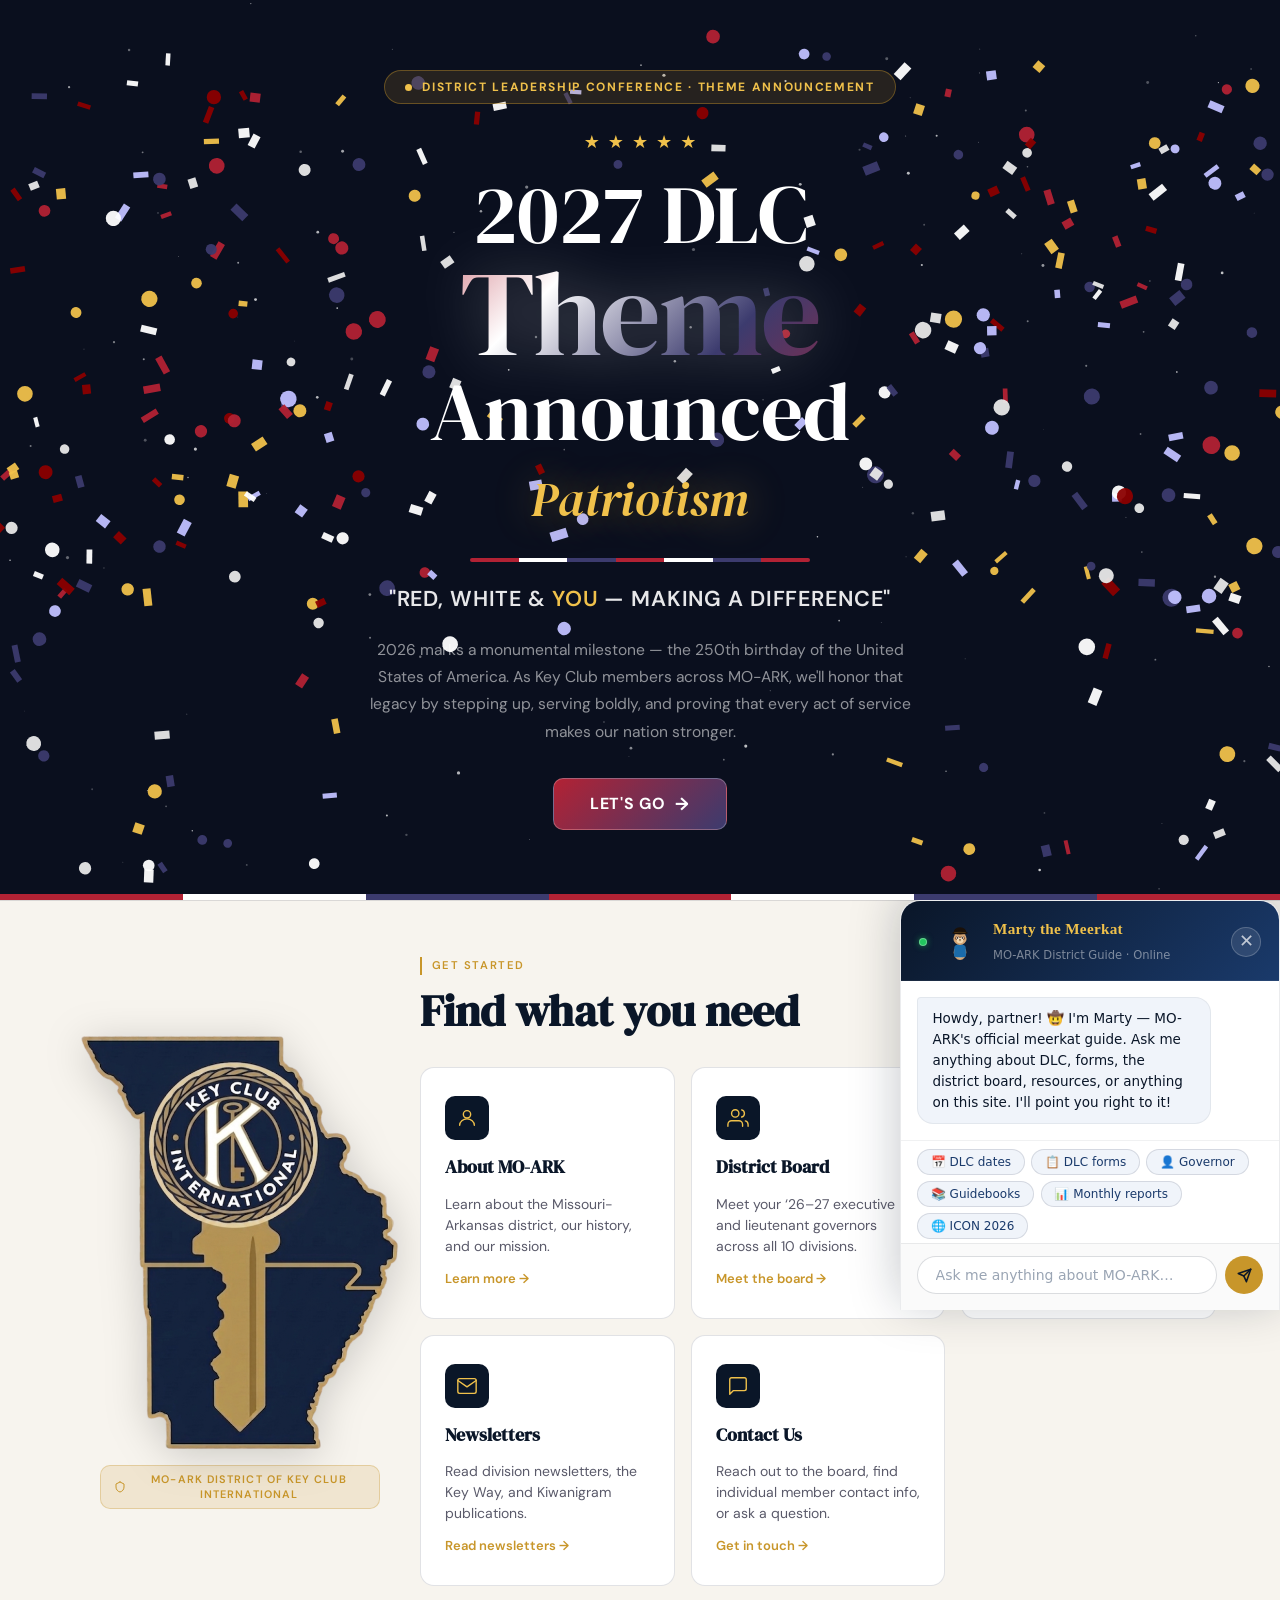
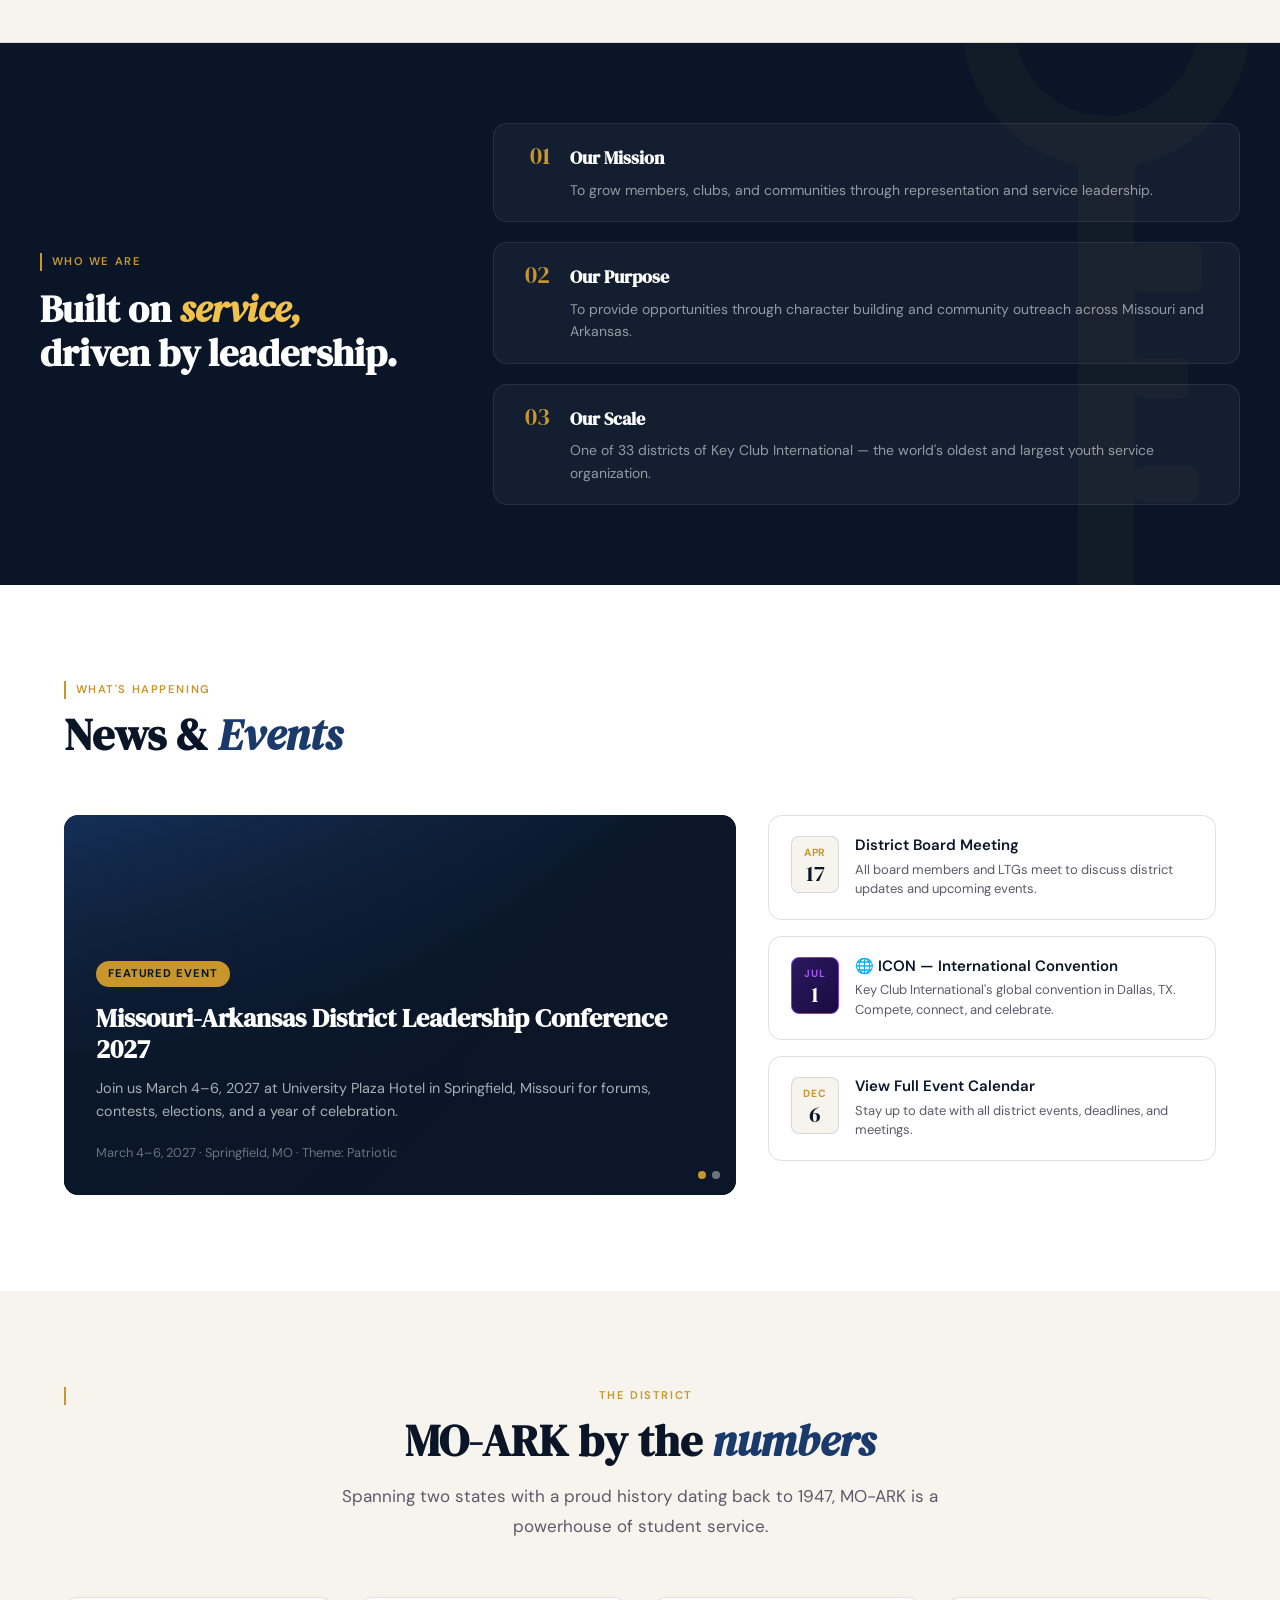
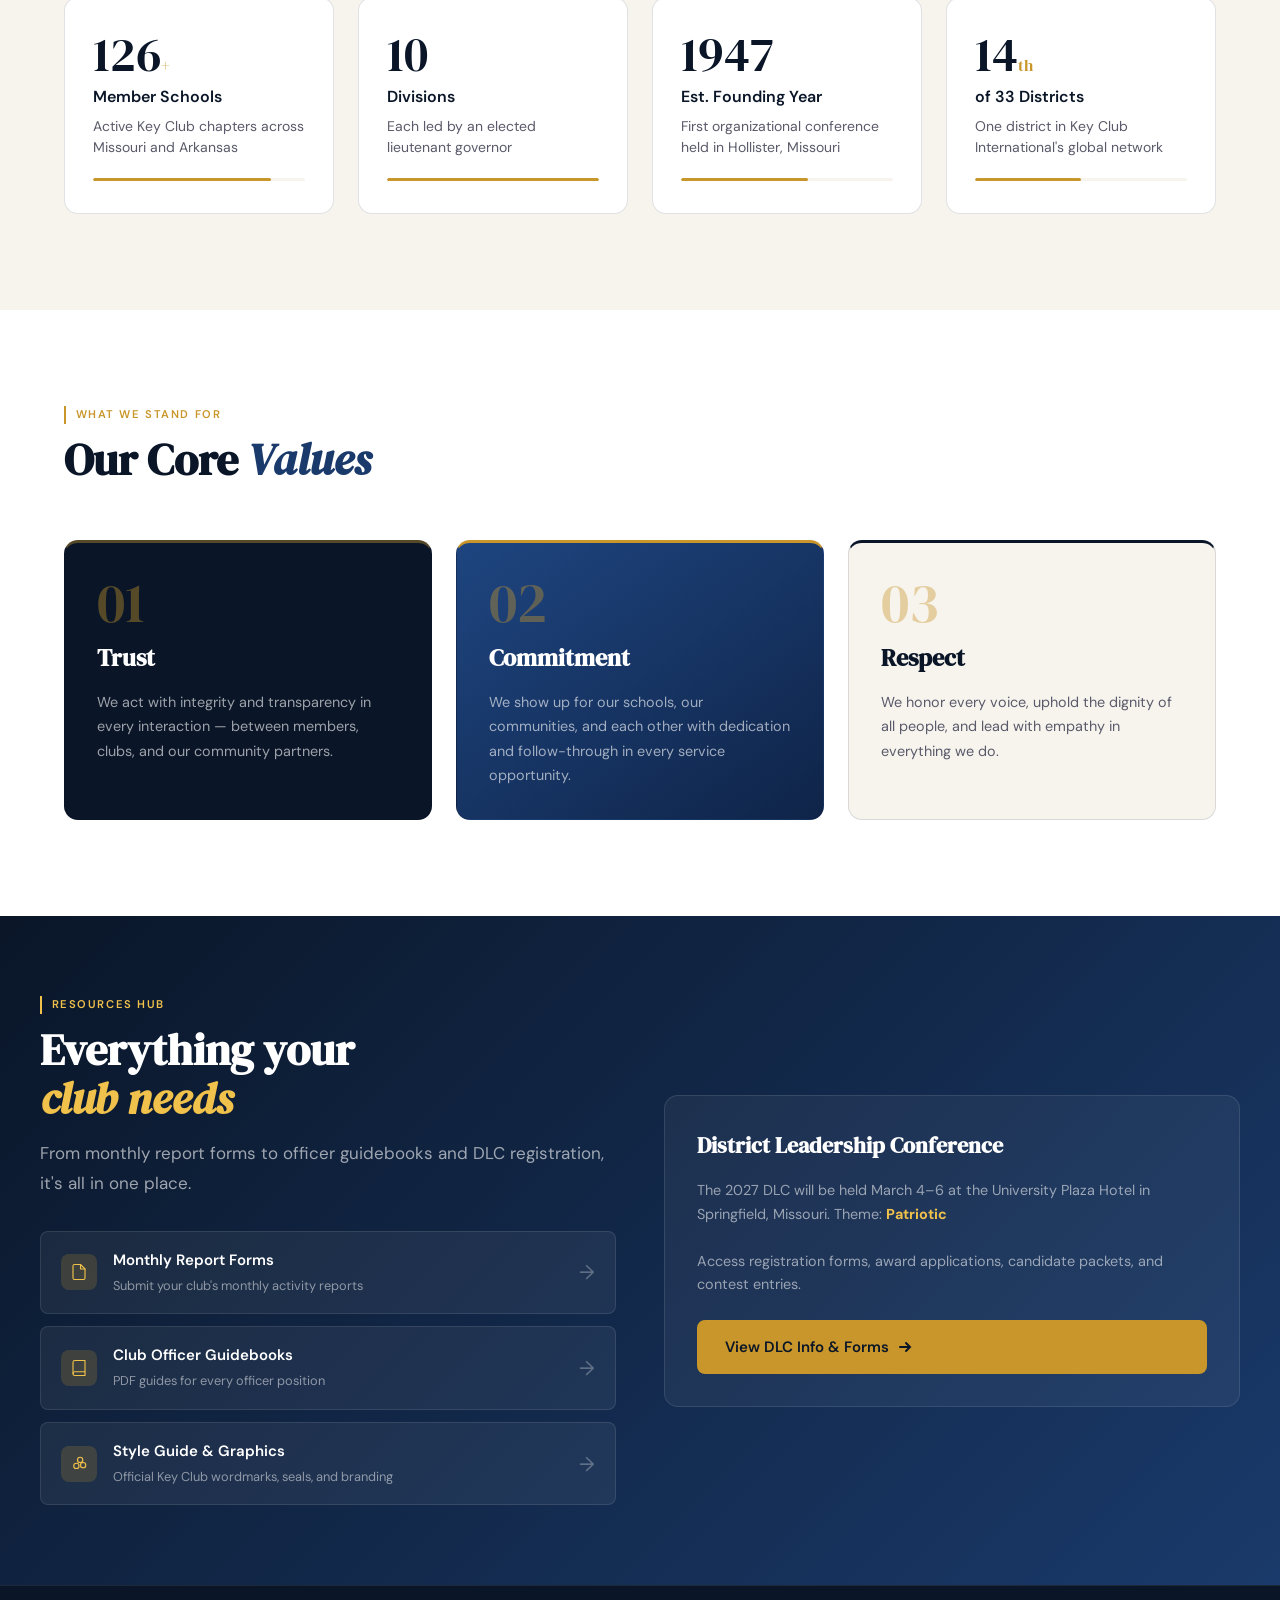
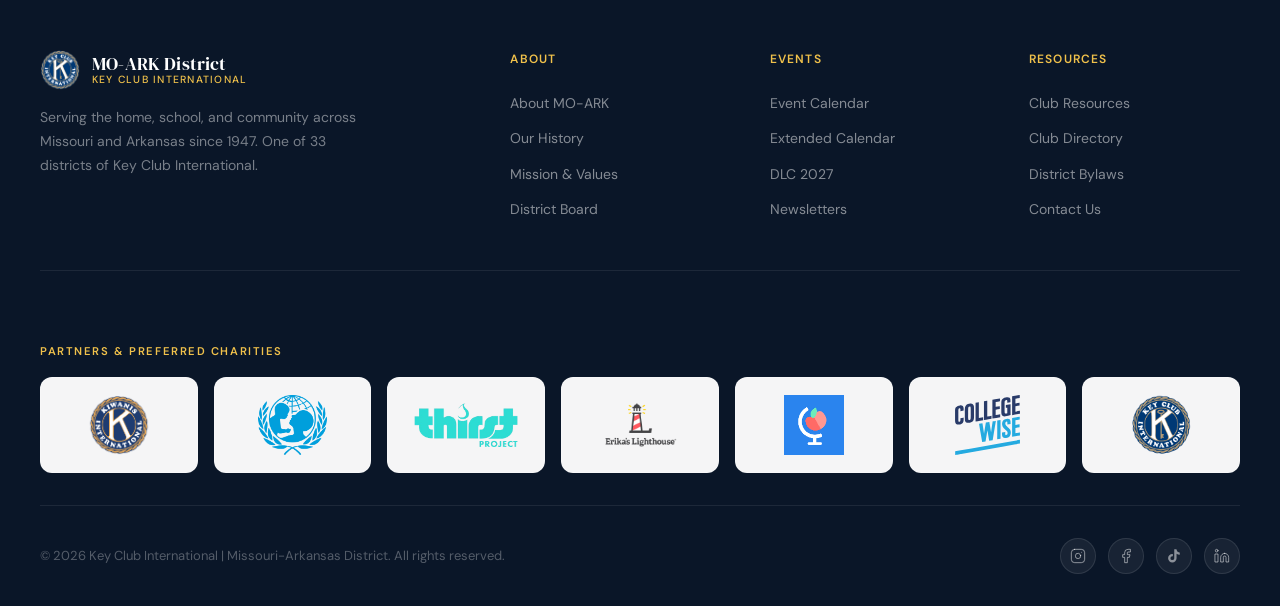
==== commit e9af59ee: "Add files via upload" ====
--- a/index.html
+++ b/index.html
@@ -1,3495 +1,3492 @@
-<!DOCTYPE html>
-<html lang="en">
-<head>
-<script src="marty-chat.js"></script>
-<script async src="https://www.googletagmanager.com/gtag/js?id=G-ZFC2BE8DN1"></script>
-<script>
-  window.dataLayer = window.dataLayer || [];
-  function gtag(){dataLayer.push(arguments);}
-  gtag('js', new Date());
-
-  gtag('config', 'G-ZFC2BE8DN1');
-</script>
-<link rel="icon" type="image/png" href="keyclub_logo.png">
-<meta charset="UTF-8">
-<meta name="viewport" content="width=device-width, initial-scale=1.0">
-<title>MO-ARK District | Key Club International</title>
-<link rel="preconnect" href="https://fonts.googleapis.com">
-<link rel="preconnect" href="https://fonts.gstatic.com" crossorigin>
-<link href="https://fonts.googleapis.com/css2?family=DM+Serif+Display:ital,wght@0,400;1,400&family=DM+Sans:wght@300;400;500;600&display=swap" rel="stylesheet">
-<link rel="stylesheet" href="base.css">
-<script src="components.js"></script>
-<style>
-  /* ============================================================
-     DESIGN TOKENS
-     ============================================================ */
-
-  /* ============================================================
-     HERO
-     ============================================================ */
-  .hero {
-    position: relative;
-    min-height: 100svh;
-    display: flex; align-items: center;
-    overflow: hidden;
-    padding-top: 68px;
-
-    /* Photo background — crop top 33% by starting at 33% of the image height.
-       background-size: cover ensures it fills the hero width.
-       The dark overlay (next rule) keeps text readable on any photo. */
-    background-color: var(--navy);
-    background-image:
-      linear-gradient(
-        to bottom,
-        rgba(10, 22, 40, 0.62) 0%,
-        rgba(10, 22, 40, 0.55) 40%,
-        rgba(10, 22, 40, 0.72) 100%
-      ),
-      url('Images/Key_Slideshow13.PNG');
-    background-size: cover;
-    /* Start at 33% down the image to crop the Instagram text at the top */
-    background-position: center 53%;
-    background-repeat: no-repeat;
-    background-attachment: fixed; /* subtle parallax on desktop */
-  }
-
-  /* On mobile, fixed attachment causes rendering issues — switch to scroll */
-  @media (max-width: 768px) {
-    .hero {
-      background-attachment: scroll;
-      /* On smaller screens, push a touch further down the image
-         to keep the subject (people/action) centered */
-      background-position: center 40%;
-    }
-  }
-
-  /* Geometric background patterns — layered on top of the photo */
-  .hero-bg {
-    position: absolute; inset: 0;
-    overflow: hidden;
-    pointer-events: none;
-  }
-  .hero-bg::before {
-    content: '';
-    position: absolute;
-    top: -20%; right: -10%;
-    width: 65vw; height: 65vw;
-    background: radial-gradient(ellipse at 60% 40%, rgba(200,150,42,0.08) 0%, rgba(26,58,107,0.12) 50%, transparent 75%);
-    border-radius: 50%;
-  }
-  .hero-bg::after {
-    content: '';
-    position: absolute;
-    bottom: -10%; left: -5%;
-    width: 50vw; height: 50vw;
-    background: radial-gradient(ellipse, rgba(26,58,107,0.25) 0%, transparent 70%);
-    border-radius: 50%;
-  }
-  .hero-grid {
-    position: absolute; inset: 0;
-    background-image:
-      linear-gradient(rgba(255,255,255,0.015) 1px, transparent 1px),
-      linear-gradient(90deg, rgba(255,255,255,0.015) 1px, transparent 1px);
-    background-size: 60px 60px;
-    mask-image: radial-gradient(ellipse 80% 80% at 50% 50%, black 30%, transparent 100%);
-  }
-
-  /* ── 2D PARALLAX KEY ── */
-  .parallax-scene {
-    position: absolute;
-    top: 0;
-    left: 0;
-    width: 100%;
-    height: 100%;
-    pointer-events: none;
-    z-index: 0;
-  }
-  .parallax-layer {
-      position: absolute;
-      top: 0;
-      left: 0;
-      width: 100%;
-      height: 100%;
-      will-change: transform;
-      pointer-events: none;
-    }
-  /* Allow clicks to reach the key specifically */
-  #pl-key {
-    pointer-events: none;
-  }
-  #pl-key .key-wrap {
-    pointer-events: all;
-  }
-  /* keyWrap stays absolutely positioned within the parallax layer */
-
-  /* Key sizing strategy:
-     - Height is the real constraint: key SVG is 480h × 200w (2.4:1 tall ratio)
-     - We want the full key visible, so cap its height to hero available height minus padding
-     - Width follows from the aspect ratio
-     - On wide screens: allow up to 38vw but cap by height
-     - On medium screens: shrink more aggressively
-     - On narrow: hide and show a small centered version instead */
-  /* Fix: key layers must not clip and key-wrap anchors to viewport right */
-  #pl-shadow,
-  #pl-key {
-    overflow: visible;
-  }
-  .key-wrap {
-    position: absolute;
-    right: 5%;
-    top: 50%;
-    transform: translateY(-50%);
-    width: min(38vw, 42vh, 420px);
-    max-height: calc(100svh - 68px - 3rem);
-    z-index: 2;
-  }
-  .key-wrap svg {
-    width: 100%;
-    height: auto;
-    max-height: inherit;
-  }
-
-  /* Large desktops: give more room */
-  @media (min-width: 1400px) {
-    .key-wrap { width: min(420px, 34vw, 50vh); right: 6%; }
-  }
-
-  /* Standard laptops (1024–1280px): key tends to be half-visible — shrink it */
-  @media (max-width: 1280px) and (min-width: 1025px) {
-    .key-wrap { width: min(30vw, 38vh, 340px); right: 2%; }
-  }
-
-  /* Tablets landscape & small laptops (768–1024px): show a smaller centered-right key */
-  @media (max-width: 1024px) and (min-width: 769px) {
-    .key-wrap {
-      width: min(22vw, 32vh, 220px);
-      right: 1.5%;
-      opacity: 0.6;
-    }
-  }
-
-  /* Mobile & portrait tablets: hide the side key entirely */
-  @media (max-width: 768px) {
-    .key-wrap { display: none; }
-  }
-
-  .hero-inner {
-    position: relative; z-index: 1;
-    max-width: 1200px; margin: 0 auto;
-    padding: 4rem 1.5rem;
-    display: grid;
-    grid-template-columns: 1fr 1fr;
-    gap: 4rem;
-    align-items: center;
-  }
-
-  .hero-eyebrow {
-    display: inline-flex; align-items: center; gap: 8px;
-    background: rgba(200,150,42,0.15);
-    border: 1px solid rgba(200,150,42,0.3);
-    border-radius: 100px;
-    padding: 0.375rem 0.875rem;
-    font-size: 0.75rem;
-    font-weight: 600;
-    color: var(--gold-lt);
-    text-transform: uppercase;
-    letter-spacing: 0.1em;
-    margin-bottom: 1.5rem;
-  }
-  .hero-eyebrow-dot {
-    width: 6px; height: 6px;
-    background: var(--gold);
-    border-radius: 50%;
-    animation: pulse 2s ease-in-out infinite;
-  }
-  @keyframes pulse {
-    0%, 100% { opacity: 1; transform: scale(1); }
-    50% { opacity: 0.6; transform: scale(0.8); }
-  }
-
-  .hero-title {
-    font-family: var(--ff-display);
-    font-size: clamp(2.5rem, 5vw, 4rem);
-    line-height: 1.05;
-    color: var(--white);
-    margin-bottom: 1.5rem;
-  }
-  .hero-title em {
-    font-style: italic;
-    color: var(--gold-lt);
-  }
-
-  .hero-desc {
-    font-size: 1.0625rem;
-    color: rgba(255,255,255,0.65);
-    line-height: 1.75;
-    margin-bottom: 2.5rem;
-    max-width: 44ch;
-  }
-
-  .hero-actions {
-    display: flex; flex-wrap: wrap; gap: 0.875rem;
-    align-items: center;
-  }
-
-  .btn {
-    display: inline-flex; align-items: center; gap: 0.5rem;
-    padding: 0.8125rem 1.625rem;
-    border-radius: var(--radius-sm);
-    font-family: var(--ff-body);
-    font-size: 0.9375rem;
-    font-weight: 600;
-    cursor: pointer;
-    border: 2px solid transparent;
-    transition: all var(--transition);
-    white-space: nowrap;
-    text-decoration: none;
-  }
-  .btn-primary {
-    background: var(--gold);
-    color: var(--navy);
-    border-color: var(--gold);
-  }
-  .btn-primary:hover {
-    background: var(--gold-lt);
-    border-color: var(--gold-lt);
-    transform: translateY(-2px);
-    box-shadow: 0 6px 20px rgba(200,150,42,0.4);
-  }
-  .btn-outline {
-    background: transparent;
-    color: var(--white);
-    border-color: rgba(255,255,255,0.3);
-  }
-  .btn-outline:hover {
-    background: rgba(255,255,255,0.1);
-    border-color: rgba(255,255,255,0.6);
-    transform: translateY(-2px);
-  }
-
-  .hero-stats {
-    display: grid; grid-template-columns: repeat(4, 1fr); gap: 1rem;
-    margin-top: 3rem;
-    padding-top: 2rem;
-    border-top: 1px solid rgba(255,255,255,0.1);
-  }
-  .hero-stat-value {
-    font-family: var(--ff-display);
-    font-size: 2rem;
-    color: var(--gold-lt);
-    line-height: 1;
-  }
-  .hero-stat-label {
-    font-size: 0.75rem;
-    color: rgba(255,255,255,0.5);
-    text-transform: uppercase;
-    letter-spacing: 0.08em;
-    font-weight: 500;
-    margin-top: 0.25rem;
-  }
-
-  /* Hero right — visual card stack */
-  .hero-visual {
-    display: flex; flex-direction: column; gap: 1rem;
-  }
-  .hero-card {
-    background: rgba(255,255,255,0.05);
-    border: 1px solid rgba(255,255,255,0.1);
-    border-radius: var(--radius);
-    padding: 1.25rem 1.5rem;
-    backdrop-filter: blur(8px);
-    transition: transform var(--transition), box-shadow var(--transition);
-  }
-  .hero-card:hover {
-    transform: translateX(4px);
-    box-shadow: -4px 0 20px rgba(200,150,42,0.15);
-    border-color: rgba(200,150,42,0.3);
-  }
-  .hero-card-label {
-    font-size: 0.7rem; text-transform: uppercase; letter-spacing: 0.1em;
-    color: var(--gold-lt); font-weight: 600; margin-bottom: 0.5rem;
-  }
-  .hero-card-title {
-    font-family: var(--ff-display);
-    font-size: 1.1rem; color: var(--white); margin-bottom: 0.25rem;
-  }
-  .hero-card-sub { font-size: 0.85rem; color: rgba(255,255,255,0.5); }
-  .hero-card-badge {
-    display: inline-block;
-    margin-top: 0.75rem;
-    background: rgba(200,150,42,0.2);
-    color: var(--gold-lt);
-    font-size: 0.7rem; font-weight: 600;
-    padding: 0.2rem 0.6rem;
-    border-radius: 100px;
-    text-transform: uppercase; letter-spacing: 0.08em;
-  }
-
-  /* ============================================================
-     SECTION LAYOUT UTILITY
-     ============================================================ */
-  .section {
-    padding: 6rem 1.5rem;
-    max-width: 1200px;
-    margin: 0 auto;
-  }
-  .section-full { padding: 6rem 0; }
-  .section-full .section-inner {
-    max-width: 1200px; margin: 0 auto; padding: 0 1.5rem;
-  }
-
-  .section-label {
-    font-size: 0.7rem; text-transform: uppercase; letter-spacing: 0.14em;
-    font-weight: 600; color: var(--gold); margin-bottom: 0.75rem;
-  }
-  .section-title {
-    font-family: var(--ff-display);
-    font-size: clamp(1.875rem, 3.5vw, 2.75rem);
-    line-height: 1.1;
-    color: var(--navy);
-    margin-bottom: 1rem;
-  }
-  .section-title em { font-style: italic; color: var(--blue); }
-  .section-desc {
-    font-size: 1.0625rem;
-    color: var(--muted);
-    line-height: 1.75;
-    max-width: 52ch;
-  }
-
-  .section-header { margin-bottom: 3.5rem; }
-  .section-header.center { text-align: center; }
-  .section-header.center .section-desc { margin: 0 auto; }
-
-  /* ============================================================
-     QUICK LINKS (Start Here)
-     ============================================================ */
-  .quicklinks-bg {
-    background: var(--cream);
-    border-top: 1px solid var(--border);
-    border-bottom: 1px solid var(--border);
-  }
-  .quicklinks-grid {
-    display: grid;
-    grid-template-columns: repeat(auto-fit, minmax(200px, 1fr));
-    gap: 1rem;
-  }
-  .quicklink-card {
-    background: var(--white);
-    border: 1px solid var(--border);
-    border-radius: var(--radius);
-    padding: 1.75rem 1.5rem;
-    display: flex; flex-direction: column;
-    gap: 0.75rem;
-    transition: box-shadow var(--transition), transform var(--transition), border-color var(--transition);
-    cursor: pointer;
-  }
-  .quicklink-card:hover {
-    box-shadow: var(--shadow-hover);
-    transform: translateY(-3px);
-    border-color: var(--gold);
-  }
-  .quicklink-icon {
-    width: 44px; height: 44px;
-    background: var(--navy);
-    border-radius: 10px;
-    display: flex; align-items: center; justify-content: center;
-  }
-  .quicklink-icon svg { width: 22px; height: 22px; stroke: var(--gold-lt); }
-  .quicklink-card h3 {
-    font-family: var(--ff-display);
-    font-size: 1.15rem; color: var(--navy);
-  }
-  .quicklink-card p { font-size: 0.875rem; color: var(--muted); line-height: 1.5; flex: 1; }
-  .quicklink-arrow {
-    display: flex; align-items: center; gap: 4px;
-    font-size: 0.8125rem; font-weight: 600; color: var(--gold);
-    transition: gap var(--transition);
-  }
-  .quicklink-card:hover .quicklink-arrow { gap: 8px; }
-
-  /* ============================================================
-     MISSION STRIP
-     ============================================================ */
-  .mission-strip {
-    background: var(--navy);
-    padding: 5rem 1.5rem;
-  }
-  .mission-inner {
-    max-width: 1200px; margin: 0 auto;
-    display: grid; grid-template-columns: 1fr 2fr; gap: 5rem;
-    align-items: center;
-  }
-  .mission-label {
-    font-size: 0.7rem; text-transform: uppercase; letter-spacing: 0.14em;
-    color: var(--gold); font-weight: 600; margin-bottom: 1rem;
-  }
-  .mission-heading {
-    font-family: var(--ff-display);
-    font-size: clamp(1.75rem, 3vw, 2.5rem);
-    color: var(--white); line-height: 1.15;
-  }
-  .mission-heading em { font-style: italic; color: var(--gold-lt); }
-  .mission-pillars { display: flex; flex-direction: column; gap: 1.25rem; }
-  .mission-pillar {
-    display: flex; align-items: flex-start; gap: 1.25rem;
-    padding: 1.25rem 1.5rem;
-    background: rgba(255,255,255,0.04);
-    border: 1px solid rgba(255,255,255,0.08);
-    border-radius: var(--radius);
-    transition: background var(--transition), border-color var(--transition);
-  }
-  .mission-pillar:hover {
-    background: rgba(200,150,42,0.08);
-    border-color: rgba(200,150,42,0.25);
-  }
-  .mission-pillar-num {
-    font-family: var(--ff-display);
-    font-size: 1.5rem; color: var(--gold); line-height: 1; flex-shrink: 0;
-    width: 2rem; text-align: right;
-  }
-  .mission-pillar-content h4 {
-    font-family: var(--ff-display);
-    font-size: 1.125rem; color: var(--white); margin-bottom: 0.375rem;
-  }
-  .mission-pillar-content p { font-size: 0.875rem; color: rgba(255,255,255,0.55); line-height: 1.6; }
-
-  /* ============================================================
-     NEWS & EVENTS
-     ============================================================ */
-  .news-grid {
-    display: grid;
-    grid-template-columns: 1.5fr 1fr;
-    gap: 2rem;
-  }
-  .news-featured {
-    background: var(--navy);
-    border-radius: var(--radius);
-    overflow: hidden;
-    position: relative;
-    min-height: 380px;
-    display: flex; flex-direction: column; justify-content: flex-end;
-    padding: 2rem;
-    transition: transform var(--transition);
-    cursor: pointer;
-  }
-  .news-featured:hover { transform: scale(1.01); }
-  .news-featured::before {
-    content: '';
-    position: absolute; inset: 0;
-    background: linear-gradient(to top, rgba(10,22,40,0.95) 30%, rgba(10,22,40,0.3) 100%);
-    z-index: 1;
-  }
-  .news-featured-bg {
-    position: absolute; inset: 0; z-index: 0;
-    background: linear-gradient(135deg, #1A3A6B 0%, #0A1628 60%, #2A1A40 100%);
-  }
-  /* Space-themed art for DLC */
-  .news-featured-art {
-    position: absolute; inset: 0; z-index: 0;
-    overflow: hidden;
-  }
-  .star { position: absolute; background: white; border-radius: 50%; animation: twinkle 3s ease-in-out infinite; }
-  @keyframes twinkle { 0%,100%{opacity:0.6} 50%{opacity:0.15} }
-  .news-featured-content { position: relative; z-index: 2; }
-  .news-tag {
-    display: inline-block;
-    background: var(--gold);
-    color: var(--navy);
-    font-size: 0.7rem; font-weight: 700;
-    padding: 0.25rem 0.75rem;
-    border-radius: 100px;
-    text-transform: uppercase; letter-spacing: 0.08em;
-    margin-bottom: 1rem;
-  }
-  .news-featured h3 {
-    font-family: var(--ff-display);
-    font-size: 1.625rem; color: var(--white); line-height: 1.2;
-    margin-bottom: 0.75rem;
-  }
-  .news-featured p { font-size: 0.9rem; color: rgba(255,255,255,0.65); margin-bottom: 1.25rem; }
-  .news-featured-meta { font-size: 0.8rem; color: rgba(255,255,255,0.4); }
-
-  .news-sidebar { display: flex; flex-direction: column; gap: 1rem; }
-  .news-item {
-    background: var(--white);
-    border: 1px solid var(--border);
-    border-radius: var(--radius);
-    padding: 1.25rem 1.375rem;
-    display: flex; gap: 1rem; align-items: flex-start;
-    transition: box-shadow var(--transition), transform var(--transition);
-    cursor: pointer;
-  }
-  .news-item:hover { box-shadow: var(--shadow-hover); transform: translateX(3px); }
-  .news-item-date {
-    flex-shrink: 0;
-    background: var(--cream);
-    border-radius: var(--radius-sm);
-    width: 48px; padding: 0.5rem 0.25rem;
-    text-align: center;
-    border: 1px solid var(--border);
-  }
-  .news-item-date-month { font-size: 0.65rem; text-transform: uppercase; letter-spacing: 0.08em; color: var(--gold); font-weight: 700; }
-  .news-item-date-day { font-family: var(--ff-display); font-size: 1.375rem; color: var(--navy); line-height: 1; }
-  .news-item-body h4 { font-size: 0.9375rem; font-weight: 600; color: var(--navy); margin-bottom: 0.25rem; line-height: 1.3; }
-  .news-item-body p { font-size: 0.8125rem; color: var(--muted); line-height: 1.5; }
-
-  /* ============================================================
-     DISTRICT SNAPSHOT
-     ============================================================ */
-  .snapshot-bg { background: var(--cream); }
-  .snapshot-grid {
-    display: grid;
-    grid-template-columns: repeat(auto-fit, minmax(220px, 1fr));
-    gap: 1.5rem;
-  }
-  .snapshot-card {
-    background: var(--white);
-    border: 1px solid var(--border);
-    border-radius: var(--radius);
-    padding: 2rem 1.75rem;
-    transition: box-shadow var(--transition), transform var(--transition);
-  }
-  .snapshot-card:hover { box-shadow: var(--shadow-hover); transform: translateY(-4px); }
-  .snapshot-card-num {
-    font-family: var(--ff-display);
-    font-size: 3rem; color: var(--navy); line-height: 1;
-    margin-bottom: 0.375rem;
-  }
-  .snapshot-card-unit { font-size: 1rem; color: var(--gold); }
-  .snapshot-card h4 { font-size: 1rem; font-weight: 600; color: var(--navy); margin-bottom: 0.375rem; }
-  .snapshot-card p { font-size: 0.875rem; color: var(--muted); line-height: 1.5; }
-  .snapshot-card-bar {
-    height: 3px; background: var(--cream);
-    border-radius: 2px; margin-top: 1.25rem; overflow: hidden;
-  }
-  .snapshot-card-fill {
-    height: 100%; background: var(--gold); border-radius: 2px;
-    transition: width 1.2s cubic-bezier(0.4,0,0.2,1);
-  }
-
-  /* ============================================================
-     CORE VALUES
-     ============================================================ */
-  .values-grid {
-    display: grid; grid-template-columns: repeat(3, 1fr); gap: 1.5rem;
-  }
-  .value-card {
-    border-radius: var(--radius);
-    padding: 2rem;
-    border: 1px solid var(--border);
-    transition: box-shadow var(--transition), transform var(--transition);
-  }
-  .value-card:hover { box-shadow: var(--shadow-hover); transform: translateY(-3px); }
-  .value-card:nth-child(1) { background: var(--navy); }
-  .value-card:nth-child(2) { background: var(--blue); }
-  .value-card:nth-child(3) { background: var(--cream); }
-  .value-card:nth-child(1) .value-title,
-  .value-card:nth-child(2) .value-title { color: var(--white); }
-  .value-card:nth-child(3) .value-title { color: var(--navy); }
-  .value-card:nth-child(1) .value-desc,
-  .value-card:nth-child(2) .value-desc { color: rgba(255,255,255,0.6); }
-  .value-card:nth-child(3) .value-desc { color: var(--muted); }
-  .value-num {
-    font-family: var(--ff-display);
-    font-size: 3.5rem; line-height: 1;
-    color: var(--gold); opacity: 0.4;
-    margin-bottom: 0.5rem;
-  }
-  .value-title {
-    font-family: var(--ff-display);
-    font-size: 1.5rem; margin-bottom: 0.75rem;
-  }
-  .value-desc { font-size: 0.9rem; line-height: 1.7; }
-
-  /* ============================================================
-     RESOURCES STRIP
-     ============================================================ */
-  .resources-strip {
-    background: linear-gradient(135deg, var(--navy) 0%, var(--blue) 100%);
-    padding: 5rem 1.5rem;
-  }
-  .resources-inner {
-    max-width: 1200px; margin: 0 auto;
-    display: grid; grid-template-columns: 1fr 1fr; gap: 3rem; align-items: center;
-  }
-  .resources-content .section-label { color: var(--gold-lt); }
-  .resources-content .section-title { color: var(--white); }
-  .resources-content .section-title em { color: var(--gold-lt); }
-  .resources-content .section-desc { color: rgba(255,255,255,0.6); }
-  .resources-links { display: flex; flex-direction: column; gap: 0.75rem; margin-top: 2rem; }
-  .resource-link {
-    display: flex; align-items: center; gap: 1rem;
-    padding: 1rem 1.25rem;
-    background: rgba(255,255,255,0.06);
-    border: 1px solid rgba(255,255,255,0.1);
-    border-radius: var(--radius-sm);
-    color: var(--white);
-    transition: background var(--transition), border-color var(--transition), transform var(--transition);
-    cursor: pointer;
-  }
-  .resource-link:hover {
-    background: rgba(200,150,42,0.15);
-    border-color: rgba(200,150,42,0.35);
-    transform: translateX(4px);
-  }
-  .resource-link-icon {
-    width: 36px; height: 36px;
-    background: rgba(200,150,42,0.2);
-    border-radius: 8px;
-    display: flex; align-items: center; justify-content: center;
-    flex-shrink: 0;
-  }
-  .resource-link-icon svg { width: 18px; height: 18px; stroke: var(--gold-lt); }
-  .resource-link-text { flex: 1; }
-  .resource-link-text strong { font-size: 0.9375rem; font-weight: 600; display: block; }
-  .resource-link-text span { font-size: 0.8rem; color: rgba(255,255,255,0.5); }
-  .resource-link-arrow { color: rgba(255,255,255,0.3); font-size: 1.25rem; }
-
-  .resources-cta-box {
-    background: rgba(255,255,255,0.05);
-    border: 1px solid rgba(255,255,255,0.1);
-    border-radius: var(--radius);
-    padding: 2rem;
-    display: flex; flex-direction: column; gap: 1rem;
-  }
-  .resources-cta-box h3 {
-    font-family: var(--ff-display);
-    font-size: 1.375rem; color: var(--white);
-  }
-  .resources-cta-box p { font-size: 0.9rem; color: rgba(255,255,255,0.55); line-height: 1.6; }
-
-  /* ============================================================
-     FOOTER
-     ============================================================ */
-  footer {
-    background: var(--navy);
-    border-top: 1px solid rgba(255,255,255,0.08);
-    padding: 4rem 1.5rem 2rem;
-  }
-  .footer-inner {
-    max-width: 1200px; margin: 0 auto;
-  }
-  .footer-top {
-    display: grid; grid-template-columns: 2fr 1fr 1fr 1fr; gap: 3rem;
-    padding-bottom: 3rem; border-bottom: 1px solid rgba(255,255,255,0.08);
-    margin-bottom: 2.5rem;
-  }
-  .footer-brand p {
-    font-size: 0.875rem; color: rgba(255,255,255,0.45);
-    line-height: 1.7; margin-top: 1rem; max-width: 32ch;
-  }
-  .footer-col h4 {
-    font-size: 0.75rem; text-transform: uppercase; letter-spacing: 0.1em;
-    color: var(--gold-lt); font-weight: 600; margin-bottom: 1.25rem;
-  }
-  .footer-col ul { display: flex; flex-direction: column; gap: 0.625rem; }
-  .footer-col ul li a {
-    font-size: 0.875rem; color: rgba(255,255,255,0.5);
-    transition: color var(--transition);
-  }
-  .footer-col ul li a:hover { color: var(--white); }
-  .footer-bottom {
-    display: flex; align-items: center; justify-content: space-between; flex-wrap: wrap; gap: 1rem;
-  }
-  .footer-copy { font-size: 0.8125rem; color: rgba(255,255,255,0.3); }
-  .footer-socials { display: flex; gap: 0.75rem; }
-  .footer-social {
-    width: 36px; height: 36px;
-    background: rgba(255,255,255,0.06);
-    border: 1px solid rgba(255,255,255,0.1);
-    border-radius: 50%;
-    display: flex; align-items: center; justify-content: center;
-    color: rgba(255,255,255,0.5);
-    font-size: 0.875rem;
-    transition: background var(--transition), color var(--transition), border-color var(--transition);
-    cursor: pointer;
-  }
-  .footer-social:hover {
-    background: var(--gold);
-    border-color: var(--gold);
-    color: var(--navy);
-  }
-  .footer-social svg { width: 16px; height: 16px; }
-
-  /* ============================================================
-     ANIMATIONS
-     ============================================================ */
-  .fade-in { opacity: 0; transform: translateY(20px); transition: opacity 0.6s ease, transform 0.6s ease; }
-  .fade-in.visible { opacity: 1; transform: translateY(0); }
-
-  /* ============================================================
-     RESPONSIVE
-     ============================================================ */
-  @media (max-width: 1024px) {
-    .hero-inner { grid-template-columns: 1fr; gap: 3rem; }
-    .hero-visual { display: none; }
-    .hero-desc { max-width: none; }
-    .mission-inner { grid-template-columns: 1fr; gap: 2.5rem; }
-    .news-grid { grid-template-columns: 1fr; }
-    .news-featured { min-height: 300px; }
-    .footer-top { grid-template-columns: 1fr 1fr; gap: 2rem; }
-    .resources-inner { grid-template-columns: 1fr; }
-  }
-
-  @media (max-width: 768px) {
-    .nav-links { display: none; }
-    .nav-toggle { display: flex; }
-    .values-grid { grid-template-columns: 1fr; }
-    .snapshot-grid { grid-template-columns: repeat(2, 1fr); }
-    .hero-stats { grid-template-columns: repeat(2, 1fr); gap: 0.75rem; }
-    .hero-stat-value { font-size: 1.5rem; }
-    .section { padding: 4rem 1.25rem; }
-    .footer-top { grid-template-columns: 1fr; gap: 2rem; }
-    .quicklinks-grid { grid-template-columns: 1fr; }
-  }
-
-  @media (max-width: 480px) {
-    .snapshot-grid { grid-template-columns: 1fr; }
-    .hero-actions { flex-direction: column; align-items: flex-start; }
-    .btn { width: 100%; justify-content: center; }
-    .footer-bottom { flex-direction: column; align-items: flex-start; }
-  }
-
-  /* ============================================================
-     GRAIN / NOISE TEXTURE OVERLAY ON HERO
-     ============================================================ */
-  .hero::after {
-    content: '';
-    position: absolute;
-    inset: 0;
-    pointer-events: none;
-    z-index: 0;
-    opacity: 0.032;
-    background-image: url("data:image/svg+xml,%3Csvg viewBox='0 0 256 256' xmlns='http://www.w3.org/2000/svg'%3E%3Cfilter id='noise'%3E%3CfeTurbulence type='fractalNoise' baseFrequency='0.9' numOctaves='4' stitchTiles='stitch'/%3E%3C/filter%3E%3Crect width='100%25' height='100%25' filter='url(%23noise)'/%3E%3C/svg%3E");
-    background-repeat: repeat;
-    background-size: 180px 180px;
-  }
-
-  /* ============================================================
-     HERO TITLE ANIMATED ENTRANCE
-     ============================================================ */
-  @keyframes heroLineReveal {
-    from { opacity: 0; transform: translateY(30px); filter: blur(3px); }
-    to   { opacity: 1; transform: translateY(0);   filter: blur(0); }
-  }
-  @keyframes heroFadeUp {
-    from { opacity: 0; transform: translateY(18px); }
-    to   { opacity: 1; transform: translateY(0); }
-  }
-
-  /* Gold accent rule above eyebrow */
-  .hero-accent-rule {
-    display: block;
-    width: 48px;
-    height: 2px;
-    background: linear-gradient(90deg, var(--gold), var(--gold-lt));
-    border-radius: 2px;
-    margin-bottom: 1.25rem;
-    opacity: 0;
-    animation: heroFadeUp 0.5s ease forwards;
-    animation-delay: 0.1s;
-  }
-
-  .hero-eyebrow {
-    opacity: 0;
-    animation: heroFadeUp 0.55s ease forwards;
-    animation-delay: 0.28s;
-  }
-
-  /* Each line of the hero title animates independently */
-  .hero-title-line {
-    display: block;
-    overflow: hidden;
-    padding-bottom: 0.06em;
-  }
-  .hero-title-line-inner {
-    display: block;
-    opacity: 0;
-    animation: heroLineReveal 0.72s cubic-bezier(0.22, 1, 0.36, 1) forwards;
-  }
-  .hero-title-line:nth-child(1) .hero-title-line-inner { animation-delay: 0.42s; }
-  .hero-title-line:nth-child(2) .hero-title-line-inner { animation-delay: 0.58s; }
-  .hero-title-line:nth-child(3) .hero-title-line-inner { animation-delay: 0.74s; }
-
-  .hero-desc {
-    opacity: 0;
-    animation: heroFadeUp 0.6s ease forwards;
-    animation-delay: 0.92s;
-  }
-  .hero-actions {
-    opacity: 0;
-    animation: heroFadeUp 0.6s ease forwards;
-    animation-delay: 1.08s;
-  }
-  .hero-stats {
-    opacity: 0;
-    animation: heroFadeUp 0.6s ease forwards;
-    animation-delay: 1.22s;
-  }
-
-  /* ============================================================
-     SECTION LABEL — gold left border editorial accent
-     ============================================================ */
-  .section-label {
-    border-left: 2px solid var(--gold);
-    padding-left: 0.6rem;
-  }
-  /* Strip it from the resources strip (white-on-navy context already has contrast) */
-  .resources-content .section-label {
-    border-left-color: var(--gold-lt);
-  }
-  /* Mission strip */
-  .mission-label {
-    border-left: 2px solid var(--gold);
-    padding-left: 0.6rem;
-  }
-
-  /* ============================================================
-     MOBILE HEADING LINE-HEIGHT FIX
-     ============================================================ */
-  @media (max-width: 480px) {
-    .hero-title, .section-title, .page-title { line-height: 1.18; }
-  }
-
-  /* ============================================================
-     MARTY THE MEERKAT — HERO MASCOT
-     ============================================================ */
-
-
-  /* Speech bubble — floats over Marty's chest/head area */
-  .marty-bubble-wrap {
-    position: absolute;
-    top: 20%;
-    left: 58%;
-    z-index: 6;
-    pointer-events: none;
-  }
-  .marty-bubble {
-    background: #fff;
-    border: 2px solid #C8962A;
-    border-radius: 16px 16px 16px 4px;
-    padding: 8px 13px;
-    font-family: var(--ff-body);
-    font-size: 0.75rem;
-    font-weight: 600;
-    color: #0A1628;
-    white-space: nowrap;
-    box-shadow: 0 4px 14px rgba(0,0,0,0.4);
-    position: relative;
-    transition: opacity 0.3s ease;
-  }
-  .marty-bubble::after {
-    content: '';
-    position: absolute;
-    bottom: -9px;
-    left: 14px;
-    width: 0; height: 0;
-    border-left: 8px solid transparent;
-    border-right: 5px solid transparent;
-    border-top: 9px solid #C8962A;
-  }
-  .marty-bubble::before {
-    content: '';
-    position: absolute;
-    bottom: -7px;
-    left: 15px;
-    width: 0; height: 0;
-    border-left: 7px solid transparent;
-    border-right: 4px solid transparent;
-    border-top: 8px solid #fff;
-    z-index: 1;
-  }
-
-  /* Caption badge below Marty — matching our-district style */
-  .marty-caption {
-    display: inline-flex;
-    align-items: center;
-    gap: 6px;
-    background: rgba(200,150,42,0.15);
-    border: 1px solid rgba(200,150,42,0.3);
-    border-radius: 10px;
-    padding: 0.35rem 0.8rem;
-    font-size: 0.7rem;
-    font-weight: 600;
-    color: var(--gold);
-    text-transform: uppercase;
-    letter-spacing: 0.1em;
-    margin-top: 0.5rem;
-    white-space: nowrap;
-    pointer-events: none;
-  }
-
-
-  /* ============================================================
-     VALUE CARDS — differentiate #1 and #2
-     ============================================================ */
-  .value-card:nth-child(1) { border-top: 3px solid rgba(200,150,42,0.4); }
-  .value-card:nth-child(2) {
-    background: linear-gradient(145deg, #1e4580 0%, #0f2448 100%);
-    border-top: 3px solid var(--gold);
-  }
-  .value-card:nth-child(3) { border-top: 3px solid var(--navy); }
-
-  /* ============================================================
-     MISSION STRIP — watermark key
-     ============================================================ */
-  .mission-strip { position: relative; overflow: hidden; }
-  .mission-watermark {
-    position: absolute;
-    right: -2%;
-    top: 50%;
-    transform: translateY(-50%);
-    width: min(400px, 42vw);
-    opacity: 0.04;
-    pointer-events: none;
-    z-index: 0;
-  }
-  .mission-inner { position: relative; z-index: 1; }
-
-  /* ============================================================
-     SNAPSHOT BARS — animated via IntersectionObserver
-     ============================================================ */
-  .snapshot-card-fill {
-    width: 0 !important;
-    transition: width 1.4s cubic-bezier(0.4, 0, 0.2, 1);
-  }
-  .snapshot-card-fill.bar-animate {
-    width: var(--bar-target) !important;
-  }
-
-  /* ============================================================
-     MASONRY GALLERY GRID — single source of truth; overrides below clear
-     any aspect-ratio rules from .gallery-item so each photo keeps its
-     natural shape and tiles cleanly with no gaps.
-     ============================================================ */
-  /* (The detailed rules live further down in the “GALLERY” block.) */
-
-  /* ============================================================
-     LIGHTBOX — image counter
-     ============================================================ */
-  #lightboxCounter {
-    position: absolute;
-    top: 1rem;
-    left: 1.5rem;
-    background: rgba(10,22,40,0.78);
-    border: 1px solid rgba(200,150,42,0.35);
-    border-radius: 100px;
-    padding: 0.3rem 0.85rem;
-    font-size: 0.78rem;
-    font-weight: 600;
-    color: var(--gold-lt);
-    backdrop-filter: blur(8px);
-    letter-spacing: 0.08em;
-    pointer-events: none;
-  }
-
-  /* ============================================================
-     STAT COUNTER — tabular nums prevent layout jump
-     ============================================================ */
-  .hero-stat-value { font-variant-numeric: tabular-nums; }
-  .countdown-num   { font-variant-numeric: tabular-nums; }
-
-  /* ============================================================
-     KEY CLICK HINT
-     ============================================================ */
-  #keyWrap {
-    cursor: pointer;
-    transition: filter var(--transition);
-  }
-  #keyWrap:hover svg {
-    filter: drop-shadow(0 8px 40px rgba(200,150,42,0.55)) drop-shadow(0 2px 8px rgba(200,150,42,0.35));
-  }
-  .key-click-hint {
-    position: absolute;
-    bottom: -3.5rem;
-    left: 50%;
-    transform: translateX(-50%);
-    font-size: 0.72rem;
-    color: var(--gold-lt);
-    font-weight: 600;
-    letter-spacing: 0.1em;
-    text-transform: uppercase;
-    white-space: nowrap;
-    pointer-events: none;
-    background: rgba(10,22,40,0.75);
-    border: 1.5px solid rgba(200,150,42,0.55);
-    border-radius: 100px;
-    padding: 0.45rem 1.1rem 0.45rem 0.9rem;
-    box-shadow: 0 0 18px rgba(200,150,42,0.2), inset 0 1px 0 rgba(255,255,255,0.06);
-    backdrop-filter: blur(8px);
-    display: flex;
-    align-items: center;
-    gap: 0.4rem;
-    animation: hintpulse 2.8s ease-in-out infinite;
-  }
-  @keyframes hintpulse {
-    0%,100% { opacity:0.6; box-shadow:0 0 14px rgba(200,150,42,0.15), inset 0 1px 0 rgba(255,255,255,0.06); }
-    50%      { opacity:1;   box-shadow:0 0 30px rgba(200,150,42,0.45), inset 0 1px 0 rgba(255,255,255,0.06); }
-  }
-
-  /* ============================================================
-     UNLOCK MODAL OVERLAY
-     ============================================================ */
-  #unlockOverlay {
-    position: fixed;
-    inset: 0;
-    z-index: 9000;
-    display: flex;
-    flex-direction: column;
-    align-items: center;
-    justify-content: flex-start;
-    background: rgba(8, 16, 32, 0.97);
-    backdrop-filter: blur(18px);
-    -webkit-backdrop-filter: blur(18px);
-    opacity: 0;
-    pointer-events: none;
-    transition: opacity 0.5s ease;
-    overflow-y: auto;
-    overflow-x: hidden;
-  }
-  #unlockOverlay.visible {
-    opacity: 1;
-    pointer-events: all;
-  }
-
-  /* close button */
-  #unlockClose {
-    position: fixed;
-    top: 1.25rem;
-    right: 1.5rem;
-    z-index: 9100;
-    background: rgba(255,255,255,0.08);
-    border: 1px solid rgba(255,255,255,0.15);
-    border-radius: 50%;
-    width: 40px; height: 40px;
-    display: flex; align-items: center; justify-content: center;
-    cursor: pointer;
-    color: rgba(255,255,255,0.6);
-    font-size: 1.25rem;
-    transition: background var(--transition), color var(--transition);
-    opacity: 0;
-    pointer-events: none;
-    transition: opacity 0.4s ease, background 0.2s ease;
-  }
-  #unlockClose.visible { opacity: 1; pointer-events: all; }
-  #unlockClose:hover { background: rgba(200,150,42,0.25); color: var(--gold-lt); }
-
-  /* ── ANIMATION STAGE (lock + key) ── */
-  #animStage {
-    width: 100%;
-    min-height: 100vh;
-    display: flex;
-    align-items: center;
-    justify-content: center;
-    position: relative;
-    flex-shrink: 0;
-  }
-
-  /* Flying key (3D CSS perspective) */
-  #flyKey {
-    position: absolute;
-    width: 140px;
-    transform-origin: center center;
-    transform: perspective(900px) translateZ(0) translateY(0) scale(1);
-    filter: drop-shadow(0 12px 48px rgba(200,150,42,0.5));
-    z-index: 10;
-  }
-
-  /* Lock SVG container */
-  #lockWrap {
-    position: absolute;
-    width: 180px;
-    opacity: 0;
-    transform: scale(0.85) translateY(20px);
-    transition: opacity 0.6s ease, transform 0.6s ease;
-  }
-  #lockWrap.visible {
-    opacity: 1;
-    transform: scale(1) translateY(0);
-  }
-
-  /* shackle rotate on unlock */
-  #lockShackle {
-    transform-origin: 90px 50px;
-    transition: transform 0.6s cubic-bezier(0.4,0,0.2,1);
-  }
-  #lockShackle.open { transform: rotate(-70deg) translateY(-8px); }
-
-  /* success burst */
-  #unlockBurst {
-    position: absolute;
-    width: 320px; height: 320px;
-    border-radius: 50%;
-    background: radial-gradient(circle, rgba(200,150,42,0.3) 0%, transparent 70%);
-    opacity: 0;
-    transform: scale(0.3);
-    transition: opacity 0.5s ease, transform 0.5s ease;
-    pointer-events: none;
-  }
-  #unlockBurst.pop { opacity: 1; transform: scale(1); }
-
-  /* ── CONTENT PANEL (countdown + gallery) ── */
-  #unlockContent {
-    width: 100%;
-    max-width: 1100px;
-    padding: 0 1.5rem 5rem;
-    opacity: 0;
-    transform: translateY(32px);
-    transition: opacity 0.7s ease 0.2s, transform 0.7s ease 0.2s;
-  }
-  #unlockContent.visible {
-    opacity: 1;
-    transform: translateY(0);
-  }
-
-  /* DIVIDER */
-  .unlock-divider {
-    width: 100%;
-    height: 1px;
-    background: linear-gradient(90deg, transparent, rgba(200,150,42,0.4), transparent);
-    margin: 0 0 4rem;
-  }
-
-  /* ── COUNTDOWN ── */
-  .countdown-wrap {
-    text-align: center;
-    margin-bottom: 4.5rem;
-  }
-  .countdown-label {
-    font-size: 0.7rem;
-    text-transform: uppercase;
-    letter-spacing: 0.2em;
-    color: var(--gold);
-    font-weight: 600;
-    margin-bottom: 0.5rem;
-  }
-  .countdown-headline {
-    font-family: var(--ff-display);
-    font-size: clamp(1.6rem, 3.5vw, 2.5rem);
-    color: var(--white);
-    margin-bottom: 0.375rem;
-    line-height: 1.1;
-  }
-  .countdown-headline em { color: var(--gold-lt); font-style: italic; }
-  .countdown-sub {
-    font-size: 0.875rem;
-    color: rgba(255,255,255,0.4);
-    margin-bottom: 2.5rem;
-    letter-spacing: 0.04em;
-  }
-  .countdown-tiles {
-    display: flex;
-    justify-content: center;
-    gap: 1.25rem;
-    flex-wrap: wrap;
-  }
-  .countdown-tile {
-    display: flex;
-    flex-direction: column;
-    align-items: center;
-    gap: 0.5rem;
-    min-width: 88px;
-  }
-  .countdown-num {
-    font-family: var(--ff-display);
-    font-size: clamp(2.8rem, 6vw, 4.5rem);
-    line-height: 1;
-    color: var(--gold-lt);
-    background: rgba(200,150,42,0.1);
-    border: 1px solid rgba(200,150,42,0.25);
-    border-radius: 12px;
-    width: 100%;
-    padding: 0.75rem 0.5rem;
-    text-align: center;
-    min-width: 88px;
-    position: relative;
-    overflow: hidden;
-  }
-  .countdown-num::after {
-    content: '';
-    position: absolute;
-    left: 0; right: 0;
-    top: 50%; height: 1px;
-    background: rgba(200,150,42,0.15);
-  }
-  .countdown-unit {
-    font-size: 0.65rem;
-    text-transform: uppercase;
-    letter-spacing: 0.14em;
-    color: rgba(255,255,255,0.4);
-    font-weight: 600;
-  }
-  .countdown-sep {
-    font-family: var(--ff-display);
-    font-size: 3rem;
-    color: rgba(200,150,42,0.35);
-    align-self: center;
-    padding-bottom: 1.5rem;
-    line-height: 1;
-  }
-
-  /* ── GALLERY ── */
-  .gallery-section {
-    margin-top: 0;
-  }
-  .gallery-header {
-    text-align: center;
-    margin-bottom: 2.5rem;
-  }
-  .gallery-label {
-    font-size: 0.7rem;
-    text-transform: uppercase;
-    letter-spacing: 0.2em;
-    color: var(--gold);
-    font-weight: 600;
-    margin-bottom: 0.5rem;
-  }
-  .gallery-title {
-    font-family: var(--ff-display);
-    font-size: clamp(1.5rem, 3vw, 2.25rem);
-    color: var(--white);
-    margin-bottom: 0.375rem;
-  }
-  .gallery-title em { color: var(--gold-lt); font-style: italic; }
-  .gallery-desc {
-    font-size: 0.9rem;
-    color: rgba(255,255,255,0.45);
-  }
-
-  /* True masonry via CSS columns — each photo renders at its natural aspect
-     ratio, columns pack content top-down with no awkward gaps. */
-  .gallery-grid {
-    column-count: 3;
-    column-gap: 1.25rem;
-    display: block;
-  }
-  .gallery-item {
-    position: relative;
-    display: block;
-    width: 100%;
-    margin: 0 0 1.25rem;
-    border-radius: var(--radius);
-    overflow: hidden;
-    aspect-ratio: auto;
-    height: auto;
-    border: 1px solid rgba(200,150,42,0.2);
-    cursor: pointer;
-    background: rgba(255,255,255,0.03);
-    break-inside: avoid;
-    -webkit-column-break-inside: avoid;
-    page-break-inside: avoid;
-    transition: border-color var(--transition), transform var(--transition), box-shadow var(--transition);
-  }
-  .gallery-item:hover {
-    border-color: rgba(200,150,42,0.55);
-    transform: translateY(-4px);
-    box-shadow: 0 12px 40px rgba(200,150,42,0.18), 0 0 0 1px rgba(200,150,42,0.12);
-  }
-  .gallery-item img {
-    width: 100%;
-    height: auto;
-    display: block;
-    object-fit: contain;
-    transition: transform 0.5s ease;
-  }
-  .gallery-item:hover img { transform: scale(1.05); }
-  .gallery-item-overlay {
-    position: absolute;
-    inset: 0;
-    background: linear-gradient(to top, rgba(10,22,40,0.7) 0%, transparent 60%);
-    opacity: 0;
-    transition: opacity var(--transition);
-    display: flex;
-    align-items: flex-end;
-    padding: 1rem;
-    pointer-events: none;
-  }
-  .gallery-item:hover .gallery-item-overlay { opacity: 1; }
-  .gallery-item-overlay span {
-    font-size: 0.8rem;
-    color: rgba(255,255,255,0.8);
-    font-weight: 500;
-    letter-spacing: 0.05em;
-  }
-
-  @media (max-width: 900px) {
-    .gallery-grid { column-count: 2; }
-  }
-  @media (max-width: 560px) {
-    .gallery-grid { column-count: 1; }
-    .countdown-sep { display: none; }
-    .countdown-tiles { gap: 0.75rem; }
-    .countdown-tile { min-width: 72px; }
-    .countdown-num { min-width: 72px; font-size: 2.5rem; }
-  }
-
-  /* Lightbox */
-  #lightbox {
-    position: fixed;
-    inset: 0;
-    z-index: 9500;
-    background: rgba(5,10,20,0.96);
-    display: flex;
-    align-items: center;
-    justify-content: center;
-    opacity: 0;
-    pointer-events: none;
-    transition: opacity 0.3s ease;
-  }
-  #lightbox.visible { opacity: 1; pointer-events: all; }
-  #lightbox img {
-    max-width: 92vw;
-    max-height: 88vh;
-    border-radius: 10px;
-    border: 1px solid rgba(200,150,42,0.3);
-    box-shadow: 0 24px 80px rgba(0,0,0,0.7);
-    object-fit: contain;
-  }
-  #lightboxClose {
-    position: absolute;
-    top: 1rem; right: 1.5rem;
-    background: none; border: none;
-    color: rgba(255,255,255,0.6);
-    font-size: 2rem;
-    cursor: pointer;
-    line-height: 1;
-    transition: color var(--transition);
-  }
-  #lightboxClose:hover { color: var(--gold-lt); }
-  #lightboxPrev, #lightboxNext {
-    position: absolute;
-    top: 50%; transform: translateY(-50%);
-    background: rgba(200,150,42,0.15);
-    border: 1px solid rgba(200,150,42,0.3);
-    border-radius: 50%;
-    width: 48px; height: 48px;
-    display: flex; align-items: center; justify-content: center;
-    cursor: pointer;
-    color: var(--gold-lt);
-    font-size: 1.25rem;
-    transition: background var(--transition);
-  }
-  #lightboxPrev:hover, #lightboxNext:hover { background: rgba(200,150,42,0.35); }
-  #lightboxPrev { left: 1.5rem; }
-  #lightboxNext { right: 1.5rem; }
-</style>
-</head>
-<body>
-<!-- ============================================================
-     2027 DLC THEME ANNOUNCEMENT SPLASH
-     Shows on first 2 visits (tracked via localStorage view count)
-     ============================================================ -->
-<div id="dlcSplash" style="display:none;">
-<style>
-#dlcSplash {
-  position: fixed;
-  inset: 0;
-  z-index: 99999;
-  background: #0A0F1E;
-  overflow: hidden;
-  display: flex;
-  align-items: center;
-  justify-content: center;
-  font-family: 'DM Sans', system-ui, sans-serif;
-}
-#dlcSplash.hidden {
-  pointer-events: none;
-  animation: splashFadeOut 0.7s ease forwards;
-}
-@keyframes splashFadeOut {
-  to { opacity: 0; }
-}
-
-/* Stars background */
-#dlcStars {
-  position: absolute;
-  inset: 0;
-  pointer-events: none;
-}
-
-/* Confetti canvas */
-#dlcConfetti {
-  position: absolute;
-  inset: 0;
-  pointer-events: none;
-  z-index: 2;
-}
-
-/* Red/white/blue light sweeps */
-.dlc-light {
-  position: absolute;
-  bottom: -20%;
-  width: 3px;
-  height: 130%;
-  opacity: 0;
-  pointer-events: none;
-  z-index: 1;
-  transform-origin: bottom center;
-  border-radius: 100px;
-  filter: blur(6px);
-}
-.dlc-light-1 { left: 5%; background: linear-gradient(to top, #B22234, transparent); animation: lightSweep1 3s ease-in-out 0.5s infinite; }
-.dlc-light-2 { left: 12%; background: linear-gradient(to top, #FFFFFF, transparent); animation: lightSweep2 3.4s ease-in-out 0.7s infinite; }
-.dlc-light-3 { right: 5%; background: linear-gradient(to top, #3C3B6E, transparent); animation: lightSweep1 3.2s ease-in-out 0.9s infinite reverse; }
-.dlc-light-4 { right: 12%; background: linear-gradient(to top, #B22234, transparent); animation: lightSweep2 2.8s ease-in-out 0.3s infinite reverse; }
-.dlc-light-5 { left: 50%; background: linear-gradient(to top, #FFFFFF, transparent); animation: lightSweep3 4s ease-in-out 1s infinite; }
-@keyframes lightSweep1 {
-  0%   { opacity: 0; transform: rotate(-25deg); }
-  25%  { opacity: 0.6; }
-  50%  { opacity: 0.6; transform: rotate(25deg); }
-  75%  { opacity: 0.6; }
-  100% { opacity: 0; transform: rotate(-25deg); }
-}
-@keyframes lightSweep2 {
-  0%   { opacity: 0; transform: rotate(20deg); }
-  30%  { opacity: 0.5; }
-  60%  { opacity: 0.5; transform: rotate(-20deg); }
-  100% { opacity: 0; transform: rotate(20deg); }
-}
-@keyframes lightSweep3 {
-  0%   { opacity: 0; transform: rotate(-10deg); }
-  50%  { opacity: 0.4; transform: rotate(10deg); }
-  100% { opacity: 0; transform: rotate(-10deg); }
-}
-
-/* Center content */
-.dlc-center {
-  position: relative;
-  z-index: 10;
-  text-align: center;
-  padding: 2rem 1.5rem;
-  max-width: 700px;
-  width: 100%;
-}
-
-/* "2027 DLC" badge top */
-.dlc-badge {
-  display: inline-flex;
-  align-items: center;
-  gap: 10px;
-  background: rgba(200,150,42,0.15);
-  border: 1px solid rgba(200,150,42,0.4);
-  border-radius: 100px;
-  padding: 0.4rem 1.25rem;
-  font-size: 0.75rem;
-  font-weight: 700;
-  color: #F0C14B;
-  text-transform: uppercase;
-  letter-spacing: 0.14em;
-  margin-bottom: 1.5rem;
-  opacity: 0;
-  animation: dlcFadeUp 0.6s ease 0.3s forwards;
-}
-.dlc-badge-dot {
-  width: 7px; height: 7px;
-  background: #F0C14B;
-  border-radius: 50%;
-  animation: dlcPulse 1.5s ease infinite;
-}
-@keyframes dlcPulse {
-  0%,100% { transform: scale(1); opacity: 1; }
-  50% { transform: scale(0.6); opacity: 0.5; }
-}
-
-/* Stars line decoration */
-.dlc-stars-row {
-  display: flex;
-  justify-content: center;
-  gap: 8px;
-  margin-bottom: 1rem;
-  opacity: 0;
-  animation: dlcFadeUp 0.5s ease 0.5s forwards;
-}
-.dlc-star {
-  font-size: 18px;
-  color: #F0C14B;
-  animation: dlcStarSpin 3s linear infinite;
-}
-.dlc-star:nth-child(odd) { animation-direction: reverse; animation-duration: 4s; }
-
-@keyframes dlcStarSpin {
-  0% { transform: rotate(0deg) scale(1); }
-  50% { transform: rotate(180deg) scale(1.2); }
-  100% { transform: rotate(360deg) scale(1); }
-}
-
-/* Main headline */
-.dlc-headline {
-  font-family: 'DM Serif Display', Georgia, serif;
-  font-size: clamp(2.6rem, 7vw, 5.2rem);
-  line-height: 1.0;
-  color: #FFFFFF;
-  margin-bottom: 0.5rem;
-  opacity: 0;
-  transform: scale(0.6) translateY(30px);
-  animation: dlcBlastIn 0.8s cubic-bezier(0.34, 1.56, 0.64, 1) 0.7s forwards;
-}
-.dlc-headline .dlc-year {
-  display: block;
-  font-size: clamp(3.5rem, 10vw, 7.5rem);
-  background: linear-gradient(135deg, #B22234 0%, #FFFFFF 35%, #3C3B6E 65%, #B22234 100%);
-  -webkit-background-clip: text;
-  -webkit-text-fill-color: transparent;
-  background-clip: text;
-  line-height: 0.95;
-  letter-spacing: -0.02em;
-  filter: drop-shadow(0 0 30px rgba(255,255,255,0.3));
-}
-@keyframes dlcBlastIn {
-  to { opacity: 1; transform: scale(1) translateY(0); }
-}
-
-/* Theme name */
-.dlc-theme-name {
-  font-family: 'DM Serif Display', Georgia, serif;
-  font-size: clamp(1.6rem, 4vw, 3rem);
-  font-style: italic;
-  color: #F0C14B;
-  margin-bottom: 0.25rem;
-  opacity: 0;
-  animation: dlcFadeUp 0.7s ease 1.3s forwards;
-  text-shadow: 0 0 40px rgba(240,193,75,0.4);
-}
-
-/* Divider flag stripe */
-.dlc-stripe {
-  display: flex;
-  height: 4px;
-  border-radius: 4px;
-  overflow: hidden;
-  margin: 1.25rem auto;
-  width: 0;
-  animation: dlcStripeGrow 0.6s ease 1.6s forwards;
-  max-width: 340px;
-}
-.dlc-stripe-r { flex: 1; background: #B22234; }
-.dlc-stripe-w { flex: 1; background: #FFFFFF; }
-.dlc-stripe-b { flex: 1; background: #3C3B6E; }
-@keyframes dlcStripeGrow {
-  to { width: 340px; }
-}
-
-/* Slogan */
-.dlc-slogan {
-  font-size: clamp(1rem, 2.5vw, 1.35rem);
-  font-weight: 600;
-  color: rgba(255,255,255,0.9);
-  letter-spacing: 0.04em;
-  text-transform: uppercase;
-  margin-bottom: 1.25rem;
-  opacity: 0;
-  animation: dlcFadeUp 0.6s ease 1.9s forwards;
-}
-.dlc-slogan em {
-  color: #F0C14B;
-  font-style: normal;
-}
-
-/* Body copy */
-.dlc-body {
-  font-size: 0.975rem;
-  color: rgba(255,255,255,0.55);
-  line-height: 1.75;
-  max-width: 50ch;
-  margin: 0 auto 2rem;
-  opacity: 0;
-  animation: dlcFadeUp 0.6s ease 2.2s forwards;
-}
-
-@keyframes dlcFadeUp {
-  from { opacity: 0; transform: translateY(16px); }
-  to   { opacity: 1; transform: translateY(0); }
-}
-
-/* Continue button */
-#dlcContinueBtn {
-  display: inline-flex;
-  align-items: center;
-  gap: 10px;
-  background: linear-gradient(135deg, #B22234, #3C3B6E);
-  color: #FFFFFF;
-  border: 1.5px solid rgba(255,255,255,0.25);
-  border-radius: 10px;
-  padding: 0.875rem 2.25rem;
-  font-family: 'DM Sans', system-ui, sans-serif;
-  font-size: 1rem;
-  font-weight: 700;
-  cursor: pointer;
-  letter-spacing: 0.04em;
-  text-transform: uppercase;
-  opacity: 0;
-  animation: dlcFadeUp 0.6s ease 2.6s forwards;
-  transition: transform 0.2s ease, box-shadow 0.2s ease;
-  position: relative;
-  overflow: hidden;
-}
-#dlcContinueBtn::before {
-  content: '';
-  position: absolute;
-  inset: 0;
-  background: rgba(255,255,255,0);
-  transition: background 0.2s ease;
-}
-#dlcContinueBtn:hover {
-  transform: translateY(-3px);
-  box-shadow: 0 12px 40px rgba(178,34,52,0.5), 0 4px 12px rgba(60,59,110,0.4);
-}
-#dlcContinueBtn:hover::before {
-  background: rgba(255,255,255,0.08);
-}
-#dlcContinueBtn:active {
-  transform: translateY(-1px);
-}
-.dlc-btn-arrow {
-  font-size: 1.1rem;
-  transition: transform 0.2s ease;
-}
-#dlcContinueBtn:hover .dlc-btn-arrow {
-  transform: translateX(4px);
-}
-
-/* Subtle bottom flag bar */
-.dlc-flag-bar {
-  position: absolute;
-  bottom: 0;
-  left: 0; right: 0;
-  height: 6px;
-  display: flex;
-}
-.dlc-flag-seg {
-  flex: 1;
-}
-
-@media (max-width: 600px) {
-  .dlc-headline .dlc-year { font-size: clamp(3rem, 18vw, 5rem); }
-  .dlc-headline { font-size: clamp(2rem, 8vw, 3rem); }
-  .dlc-theme-name { font-size: clamp(1.4rem, 6vw, 2.2rem); }
-}
-</style>
-
-<canvas id="dlcConfetti"></canvas>
-<svg id="dlcStars" xmlns="http://www.w3.org/2000/svg" width="100%" height="100%"></svg>
-
-<!-- Searchlight sweeps -->
-<div class="dlc-light dlc-light-1"></div>
-<div class="dlc-light dlc-light-2"></div>
-<div class="dlc-light dlc-light-3"></div>
-<div class="dlc-light dlc-light-4"></div>
-<div class="dlc-light dlc-light-5"></div>
-
-<div class="dlc-center">
-  <div class="dlc-badge">
-    <div class="dlc-badge-dot"></div>
-    District Leadership Conference · Theme Announcement
-  </div>
-
-  <div class="dlc-stars-row">
-    <span class="dlc-star">★</span>
-    <span class="dlc-star">★</span>
-    <span class="dlc-star">★</span>
-    <span class="dlc-star">★</span>
-    <span class="dlc-star">★</span>
-  </div>
-
-  <div class="dlc-headline">
-    2027 DLC
-    <span class="dlc-year">Theme</span>
-    Announced
-  </div>
-
-  <div class="dlc-theme-name">Patriotism</div>
-
-  <div class="dlc-stripe">
-    <div class="dlc-stripe-r"></div>
-    <div class="dlc-stripe-w"></div>
-    <div class="dlc-stripe-b"></div>
-    <div class="dlc-stripe-r"></div>
-    <div class="dlc-stripe-w"></div>
-    <div class="dlc-stripe-b"></div>
-    <div class="dlc-stripe-r"></div>
-  </div>
-
-  <div class="dlc-slogan">"Red, White &amp; <em>You</em> — Making a Difference"</div>
-
-  <p class="dlc-body">
-    2026 marks a monumental milestone — the 250th birthday of the United States of America. 
-    As Key Club members across MO-ARK, we'll honor that legacy by stepping up, serving boldly, 
-    and proving that every act of service makes our nation stronger.
-  </p>
-
-  <button id="dlcContinueBtn" onclick="dismissDLCSplash()">
-    Let's Go
-    <span class="dlc-btn-arrow">→</span>
-  </button>
-</div>
-
-<!-- Bottom flag bar -->
-<div class="dlc-flag-bar">
-  <div class="dlc-flag-seg" style="background:#B22234;"></div>
-  <div class="dlc-flag-seg" style="background:#FFFFFF;"></div>
-  <div class="dlc-flag-seg" style="background:#3C3B6E;"></div>
-  <div class="dlc-flag-seg" style="background:#B22234;"></div>
-  <div class="dlc-flag-seg" style="background:#FFFFFF;"></div>
-  <div class="dlc-flag-seg" style="background:#3C3B6E;"></div>
-  <div class="dlc-flag-seg" style="background:#B22234;"></div>
-</div>
-
-</div>
-
-<script>
-(function() {
-  /*
-    Visit 1   → splash + fireworks/confetti
-    Visit 2-3 → splash only, no fireworks
-    Visit 4+  → skip entirely
-
-    Uses localStorage + cookie fallback so it works on file:// too.
-  */
-  const KEY = 'dlcSplash2027_views';
-
-  function readCount() {
-    try {
-      const v = parseInt(localStorage.getItem(KEY) || '0', 10);
-      if (!isNaN(v) && v > 0) return v;
-    } catch(e) {}
-    try {
-      const m = document.cookie.match(new RegExp('(?:^|; )' + KEY + '=([^;]*)'));
-      if (m) return parseInt(decodeURIComponent(m[1]), 10) || 0;
-    } catch(e) {}
-    return 0;
-  }
-
-  function writeCount(n) {
-    try { localStorage.setItem(KEY, String(n)); } catch(e) {}
-    try {
-      const exp = new Date(Date.now() + 365*24*60*60*1000).toUTCString();
-      document.cookie = KEY + '=' + n + '; expires=' + exp + '; path=/; SameSite=Lax';
-    } catch(e) {}
-  }
-
-  const views = readCount();
-  writeCount(views + 1);
-
-  /* Visit 4+ → skip entirely */
-  if (views >= 3) {
-    document.getElementById('dlcSplash').style.display = 'none';
-    return;
-  }
-
-  /* Visit 1-3 → show splash */
-  document.getElementById('dlcSplash').style.display = 'flex';
-  document.body.style.overflow = 'hidden';
-
-  /* Gate for fireworks — only on very first visit */
-  const showFireworks = (views === 0);
-
-  /* ── Animated star field (visit 1 only) ── */
-  if (showFireworks) (function buildStars() {
-    const svg = document.getElementById('dlcStars');
-    const count = 120;
-    for (let i = 0; i < count; i++) {
-      const cx = Math.random() * 100;
-      const cy = Math.random() * 100;
-      const r  = Math.random() * 1.4 + 0.3;
-      const delay = Math.random() * 4;
-      const dur   = 2 + Math.random() * 3;
-      const circle = document.createElementNS('http://www.w3.org/2000/svg', 'circle');
-      circle.setAttribute('cx', cx + '%');
-      circle.setAttribute('cy', cy + '%');
-      circle.setAttribute('r', r);
-      circle.setAttribute('fill', 'white');
-      circle.setAttribute('opacity', (0.2 + Math.random() * 0.6).toFixed(2));
-      circle.style.animation = `dlcStarTwinkle ${dur}s ease-in-out ${delay}s infinite`;
-      svg.appendChild(circle);
-    }
-    const style = document.createElement('style');
-    style.textContent = `@keyframes dlcStarTwinkle { 0%,100%{opacity:0.15;} 50%{opacity:0.9;} }`;
-    document.head.appendChild(style);
-  })();
-
-  /* ── Confetti system (visit 1 only) ── */
-  if (showFireworks) (function runConfetti() {
-    const canvas = document.getElementById('dlcConfetti');
-    const ctx = canvas.getContext('2d');
-    const colors = ['#B22234','#FFFFFF','#3C3B6E','#F0C14B','#E8E8E8','#8B0000','#C0C0FF'];
-
-    function resize() {
-      canvas.width  = window.innerWidth;
-      canvas.height = window.innerHeight;
-    }
-    resize();
-    window.addEventListener('resize', resize);
-
-    const pieces = [];
-    const TOTAL = 220;
-
-    function makePiece(side) {
-      /* side: 'left' or 'right' or 'center' */
-      const x = side === 'left'   ? Math.random() * window.innerWidth * 0.3
-              : side === 'right'  ? window.innerWidth * 0.7 + Math.random() * window.innerWidth * 0.3
-              : window.innerWidth * 0.2 + Math.random() * window.innerWidth * 0.6;
-      return {
-        x,
-        y: window.innerHeight + 20,
-        w: 8 + Math.random() * 10,
-        h: 4 + Math.random() * 6,
-        color: colors[Math.floor(Math.random() * colors.length)],
-        vx: (Math.random() - 0.5) * 5,
-        vy: -(14 + Math.random() * 18),
-        gravity: 0.25 + Math.random() * 0.15,
-        rot: Math.random() * Math.PI * 2,
-        rotV: (Math.random() - 0.5) * 0.18,
-        alpha: 1,
-        shape: Math.random() < 0.4 ? 'circle' : 'rect',
-      };
-    }
-
-    /* Burst from both sides on load */
-    function burst(n, side) {
-      for (let i = 0; i < n; i++) pieces.push(makePiece(side));
-    }
-
-    /* Initial big burst */
-    setTimeout(() => { burst(90, 'left'); burst(90, 'right'); }, 400);
-    /* Second wave */
-    setTimeout(() => { burst(50, 'center'); }, 1200);
-    /* Steady trickle from both sides */
-    const trickle = setInterval(() => {
-      if (pieces.length > 600) return;
-      burst(8, 'left');
-      burst(8, 'right');
-    }, 600);
-
-    let raf;
-    function draw() {
-      ctx.clearRect(0, 0, canvas.width, canvas.height);
-      for (let i = pieces.length - 1; i >= 0; i--) {
-        const p = pieces[i];
-        p.x  += p.vx;
-        p.y  += p.vy;
-        p.vy += p.gravity;
-        p.rot += p.rotV;
-        if (p.y > canvas.height + 30) {
-          p.alpha -= 0.05;
-          if (p.alpha <= 0) { pieces.splice(i, 1); continue; }
-        }
-        ctx.save();
-        ctx.globalAlpha = Math.max(0, p.alpha);
-        ctx.translate(p.x, p.y);
-        ctx.rotate(p.rot);
-        ctx.fillStyle = p.color;
-        if (p.shape === 'circle') {
-          ctx.beginPath();
-          ctx.arc(0, 0, p.w / 2, 0, Math.PI * 2);
-          ctx.fill();
-        } else {
-          ctx.fillRect(-p.w / 2, -p.h / 2, p.w, p.h);
-        }
-        ctx.restore();
-      }
-      raf = requestAnimationFrame(draw);
-    }
-    draw();
-
-    /* Store cleanup reference */
-    window._dlcConfettiStop = function() {
-      clearInterval(trickle);
-      cancelAnimationFrame(raf);
-    };
-  })();
-})();
-
-function dismissDLCSplash() {
-  if (window._dlcConfettiStop) window._dlcConfettiStop();
-  const splash = document.getElementById('dlcSplash');
-  splash.classList.add('hidden');
-  document.body.style.overflow = '';
-  setTimeout(() => { splash.style.display = 'none'; }, 750);
-}
-</script>
-
-<nav class="nav" id="nav">
-  <div class="nav-inner">
-    <a href="index.html" class="nav-logo" aria-label="MO-ARK Key Club Home">
-      <img src="keyclub_logo.png" alt="Key Club Logo" style="width:40px;height:40px;border-radius:50%;object-fit:cover;">
-      <div class="nav-logo-text">
-        <span class="nav-logo-name">MO-ARK District</span>
-        <span class="nav-logo-sub">Key Club International</span>
-      </div>
-    </a>
-
-    <ul class="nav-links" role="list">
-      <li class="nav-item">
-        <a href="about.html" class="nav-link">
-          About
-          <svg viewBox="0 0 12 12" fill="none" stroke="currentColor" stroke-width="1.5" stroke-linecap="round"><path d="M2 4l4 4 4-4"/></svg>
-        </a>
-        <div class="nav-dropdown">
-          <a href="about.html">About MO-ARK</a>
-          <a href="about.html#history">Our History</a>
-          <a href="about.html#mission">Mission &amp; Values</a>
-          <div class="nav-dropdown-divider"></div>
-          <a href="contact.html">Contact Us</a>
-        </div>
-      </li>
-      <li class="nav-item">
-        <a href="our-district.html" class="nav-link">
-          Our District
-          <svg viewBox="0 0 12 12" fill="none" stroke="currentColor" stroke-width="1.5" stroke-linecap="round"><path d="M2 4l4 4 4-4"/></svg>
-        </a>
-        <div class="nav-dropdown">
-          <a href="our-district.html#board">District Board</a>
-          <a href="our-district.html#clubs">Club Directory</a>
-          <a href="our-district.html#bylaws">District Bylaws</a>
-        </div>
-      </li>
-      <li class="nav-item">
-        <a href="newsletters.html" class="nav-link">Newsletters</a>
-      </li>
-      <li class="nav-item">
-        <a href="resources.html" class="nav-link">
-          Resources
-        </a>
-      </li>
-            <li class="nav-item">
-        <a href="dlc.html" class="nav-link">
-          Events
-          <svg viewBox="0 0 12 12" fill="none" stroke="currentColor" stroke-width="1.5" stroke-linecap="round"><path d="M2 4l4 4 4-4"/></svg>
-        </a>
-        <div class="nav-dropdown">
-          <a href="dlc.html">DLC 2027</a>
-          <a href="dlc.html#calendar">Event Calendar</a>
-          <a href="dlc.html">District Leadership Conference</a>
-        </div>
-      </li>
-      <li>
-        <a href="contact.html" class="nav-link nav-cta">Contact</a>
-      </li>
-    </ul>
-
-    <button class="nav-toggle" id="navToggle" aria-label="Open menu" aria-expanded="false">
-      <span></span><span></span><span></span>
-    </button>
-  </div>
-</nav>
-
-<div class="nav-mobile" id="navMobile" role="dialog" aria-label="Mobile navigation">
-  <span class="nav-mobile-section">Navigate</span>
-  <a href="index.html">Home</a>
-  <span class="nav-mobile-section">About</span>
-  <a href="about.html">About MO-ARK</a>
-  <a href="about.html#history">Our History</a>
-  <a href="about.html#mission">Mission &amp; Values</a>
-  <span class="nav-mobile-section">Our District</span>
-  <a href="our-district.html#board">District Board</a>
-  <a href="our-district.html#clubs">Club Directory</a>
-  <a href="our-district.html#bylaws">District Bylaws</a>
-  <span class="nav-mobile-section">Events</span>
-  <a href="dlc.html#calendar">Event Calendar</a>
-  <a href="dlc.html">District Leadership Conference</a>
-  <span class="nav-mobile-section">More</span>
-  <a href="newsletters.html">Newsletters</a>
-  <a href="resources.html">Resources</a>
-  <a href="contact.html">Contact Us</a>
-</div>
-
-<section class="hero" aria-label="Hero" id="heroSection">
-
-  <!-- 2D Parallax Scene -->
-  <div class="parallax-scene" id="parallaxScene">
-
-    <!-- Layer 0: back glow (slowest, barely moves) -->
-    <div class="parallax-layer" id="pl-glow" style="transform:translateY(0px)">
-      <svg viewBox="0 0 800 800" xmlns="http://www.w3.org/2000/svg" style="position:absolute;right:-4%;top:50%;transform:translateY(-50%);width:min(560px,46vw,70vh);opacity:0.18">
-        <defs>
-          <radialGradient id="glowGrad" cx="50%" cy="50%" r="50%">
-            <stop offset="0%" stop-color="#C8962A" stop-opacity="1"/>
-            <stop offset="60%" stop-color="#1A3A6B" stop-opacity="0.4"/>
-            <stop offset="100%" stop-color="#0A1628" stop-opacity="0"/>
-          </radialGradient>
-        </defs>
-        <circle cx="400" cy="400" r="380" fill="url(#glowGrad)"/>
-      </svg>
-    </div>
-
-    <!-- Layer 1: far ring (slow) -->
-    <div class="parallax-layer" id="pl-ring1" style="transform:translateY(0px)">
-      <svg viewBox="0 0 600 600" xmlns="http://www.w3.org/2000/svg" style="position:absolute;right:3%;top:50%;transform:translateY(-50%);width:min(480px,40vw,60vh);opacity:0.12">
-        <circle cx="300" cy="300" r="270" fill="none" stroke="#C8962A" stroke-width="1.5"/>
-        <circle cx="300" cy="300" r="240" fill="none" stroke="#F0C14B" stroke-width="0.5"/>
-      </svg>
-    </div>
-
-    <!-- Layer 2: mid ring (medium speed) -->
-    <div class="parallax-layer" id="pl-ring2" style="transform:translateY(0px)">
-      <svg viewBox="0 0 600 600" xmlns="http://www.w3.org/2000/svg" style="position:absolute;right:3%;top:50%;transform:translateY(-50%);width:min(480px,40vw,60vh);opacity:0.22">
-        <circle cx="300" cy="300" r="200" fill="none" stroke="#F0C14B" stroke-width="1" stroke-dasharray="6 14"/>
-      </svg>
-    </div>
-
-    <!-- Layer 3: key shadow (medium-slow) -->
-    <div class="parallax-layer" id="pl-shadow" style="transform:translateY(0px)">
-      <div class="key-wrap" style="filter:blur(28px);opacity:0.35;transform:translateY(-50%) translateX(8px)">
-        <svg viewBox="0 0 200 480" xmlns="http://www.w3.org/2000/svg" style="width:100%">
-          <g fill="#C8962A">
-            <!-- bow -->
-            <circle cx="100" cy="95" r="70" fill="#C8962A"/>
-            <circle cx="100" cy="95" r="42" fill="#0A1628"/>
-            <!-- shank -->
-            <rect x="86" y="155" width="28" height="260" rx="4"/>
-            <!-- teeth -->
-            <rect x="114" y="210" width="30" height="22" rx="3"/>
-            <rect x="114" y="268" width="24" height="18" rx="3"/>
-            <rect x="114" y="322" width="28" height="16" rx="3"/>
-          </g>
-        </svg>
-      </div>
-    </div>
-
-    <!-- Layer 4: key body (main, moves most) -->
-    <div class="parallax-layer" id="pl-key" style="transform:translateY(0px)">
-      <div class="key-wrap" id="keyWrap" style="cursor:pointer;" title="Click to unlock">
-        <svg viewBox="0 0 200 480" xmlns="http://www.w3.org/2000/svg" style="width:100%;filter:drop-shadow(0 8px 40px rgba(200,150,42,0.35)) drop-shadow(0 2px 8px rgba(200,150,42,0.2))">
-          <defs>
-            <linearGradient id="bowGrad" x1="0%" y1="0%" x2="100%" y2="100%">
-              <stop offset="0%" stop-color="#F5D170"/>
-              <stop offset="35%" stop-color="#C8962A"/>
-              <stop offset="70%" stop-color="#A67820"/>
-              <stop offset="100%" stop-color="#E8B840"/>
-            </linearGradient>
-            <linearGradient id="shankGrad" x1="0%" y1="0%" x2="100%" y2="0%">
-              <stop offset="0%" stop-color="#E8B840"/>
-              <stop offset="40%" stop-color="#C8962A"/>
-              <stop offset="100%" stop-color="#8A6018"/>
-            </linearGradient>
-            <linearGradient id="toothGrad" x1="0%" y1="0%" x2="100%" y2="0%">
-              <stop offset="0%" stop-color="#D4A030"/>
-              <stop offset="100%" stop-color="#8A6018"/>
-            </linearGradient>
-            <radialGradient id="bowShine" cx="38%" cy="35%" r="55%">
-              <stop offset="0%" stop-color="#FFF0B0" stop-opacity="0.6"/>
-              <stop offset="100%" stop-color="#C8962A" stop-opacity="0"/>
-            </radialGradient>
-            <!-- Shimmer sweep gradient -->
-            <linearGradient id="shimmer" x1="-100%" y1="0%" x2="200%" y2="0%" gradientUnits="userSpaceOnUse">
-              <stop offset="0%" stop-color="white" stop-opacity="0"/>
-              <stop offset="45%" stop-color="white" stop-opacity="0"/>
-              <stop offset="50%" stop-color="white" stop-opacity="0.22"/>
-              <stop offset="55%" stop-color="white" stop-opacity="0"/>
-              <stop offset="100%" stop-color="white" stop-opacity="0"/>
-              <animateTransform attributeName="gradientTransform" type="translate" from="-200 0" to="400 0" dur="3.2s" repeatCount="indefinite"/>
-            </linearGradient>
-            <!-- Circular text path around the bow -->
-            <path id="bowTextPath" d="M 100,95 m -38,0 a 38,38 0 1,1 76,0 a 38,38 0 1,1 -76,0"/>
-          </defs>
-
-          <!-- ── Bow ── -->
-          <circle cx="100" cy="95" r="72" fill="url(#bowGrad)"/>
-          <circle cx="100" cy="95" r="72" fill="url(#bowShine)"/>
-          <!-- Shimmer sweep over bow -->
-          <circle cx="100" cy="95" r="72" fill="url(#shimmer)"/>
-          <!-- Inner cutout -->
-          <circle cx="100" cy="95" r="46" fill="#0A1628"/>
-          <!-- Inner ring detail -->
-          <circle cx="100" cy="95" r="46" fill="none" stroke="#C8962A" stroke-width="1.5" stroke-opacity="0.4"/>
-
-          <!-- ── Text inside the bow hole ── -->
-          <!-- "MO-ARK" — big, centered -->
-          <text x="100" y="89" text-anchor="middle" font-family="'DM Sans', system-ui, sans-serif"
-                font-size="13.5" font-weight="700" letter-spacing="1.5"
-                fill="#F0C14B">
-            MO-ARK
-            <animate attributeName="opacity" values="0;1" dur="1s" begin="0.3s" fill="freeze"/>
-          </text>
-          <!-- "KEY CLUB" — smaller, below -->
-          <text x="100" y="103" text-anchor="middle" font-family="'DM Sans', system-ui, sans-serif"
-                font-size="7.5" font-weight="500" letter-spacing="2.2"
-                fill="#C8962A" fill-opacity="0.85">
-            KEY CLUB
-            <animate attributeName="opacity" values="0;1" dur="1s" begin="0.6s" fill="freeze"/>
-          </text>
-          <!-- Thin divider line between the two text lines -->
-          <line x1="72" y1="93.5" x2="128" y2="93.5" stroke="#C8962A" stroke-width="0.6" stroke-opacity="0.4">
-            <animate attributeName="opacity" values="0;1" dur="0.8s" begin="0.4s" fill="freeze"/>
-          </line>
-
-          <!-- ── Shank ── -->
-          <rect x="86" y="158" width="28" height="262" rx="5" fill="url(#shankGrad)"/>
-          <!-- Shank edge highlight -->
-          <rect x="86" y="158" width="6" height="262" rx="3" fill="#F0C14B" fill-opacity="0.3"/>
-          <!-- Shank edge shadow -->
-          <rect x="108" y="158" width="6" height="262" rx="3" fill="#5A3A08" fill-opacity="0.35"/>
-          <!-- Shimmer on shank -->
-          <rect x="86" y="158" width="28" height="262" rx="5" fill="url(#shimmer)"/>
-
-          <!-- "DISTRICT" text rotated along the shank -->
-          <text transform="rotate(-90, 100, 289)" x="100" y="293"
-                text-anchor="middle" font-family="'DM Sans', system-ui, sans-serif"
-                font-size="6" font-weight="600" letter-spacing="3.5"
-                fill="#0A1628" fill-opacity="0.55">
-            DISTRICT
-            <animate attributeName="opacity" values="0;0.55" dur="1.2s" begin="0.9s" fill="freeze"/>
-          </text>
-
-          <!-- ── Teeth ── -->
-          <rect x="114" y="205" width="34" height="24" rx="4" fill="url(#toothGrad)"/>
-          <rect x="114" y="205" width="34" height="6" rx="3" fill="#F0C14B" fill-opacity="0.25"/>
-
-          <rect x="114" y="262" width="27" height="20" rx="4" fill="url(#toothGrad)"/>
-          <rect x="114" y="262" width="27" height="6" rx="3" fill="#F0C14B" fill-opacity="0.25"/>
-
-          <rect x="114" y="316" width="32" height="18" rx="4" fill="url(#toothGrad)"/>
-          <rect x="114" y="316" width="32" height="5" rx="3" fill="#F0C14B" fill-opacity="0.22"/>
-
-          <!-- ── Tip cap ── -->
-          <rect x="86" y="408" width="28" height="12" rx="4" fill="#E8B840"/>
-
-          <!-- ── Animated gold pulse ring on the bow ── -->
-          <circle cx="100" cy="95" r="72" fill="none" stroke="#F0C14B" stroke-width="1.5" stroke-opacity="0">
-            <animate attributeName="r" values="72;90" dur="2.5s" repeatCount="indefinite" begin="0.5s"/>
-            <animate attributeName="stroke-opacity" values="0.35;0" dur="2.5s" repeatCount="indefinite" begin="0.5s"/>
-          </circle>
-          <circle cx="100" cy="95" r="72" fill="none" stroke="#F0C14B" stroke-width="1" stroke-opacity="0">
-            <animate attributeName="r" values="72;90" dur="2.5s" repeatCount="indefinite" begin="1.75s"/>
-            <animate attributeName="stroke-opacity" values="0.2;0" dur="2.5s" repeatCount="indefinite" begin="1.75s"/>
-          </circle>
-          <!-- ── Full-key transparent hit area (ensures entire key is clickable) ── -->
-          <rect x="28" y="23" width="144" height="437" rx="10" fill="transparent" pointer-events="all" style="cursor:pointer"/>
-        </svg>
-        <div class="key-click-hint">🔑 Press the Key · DLC 2026 Memories &amp; Countdown</div>
-      </div>
-    </div>
-
-    <!-- Layer 5: floating particles (fast) -->
-    <div class="parallax-layer" id="pl-particles" style="transform:translateY(0px)">
-      <canvas id="particle-canvas" style="position:absolute;inset:0;width:100%;height:100%"></canvas>
-    </div>
-
-  </div>
-
-  <div class="hero-bg">
-    <div class="hero-grid"></div>
-  </div>
-
-  <div class="hero-inner">
-    <div class="hero-content">
-      <span class="hero-accent-rule" aria-hidden="true"></span>
-      <div class="hero-eyebrow">
-        <div class="hero-eyebrow-dot"></div>
-        Missouri-Arkansas District
-      </div>
-      <h1 class="hero-title">
-        <span class="hero-title-line"><span class="hero-title-line-inner">Caring —</span></span>
-        <span class="hero-title-line"><span class="hero-title-line-inner"><em>Our Way</em></span></span>
-        <span class="hero-title-line"><span class="hero-title-line-inner">of Life.</span></span>
-      </h1>
-      <p class="hero-desc">
-        MO-ARK is one of 33 districts of Key Club International — the world's oldest and largest student-led service organization. 122 clubs. 10 divisions. One mission.
-      </p>
-      <div class="hero-actions">
-        <a href="about.html" class="btn btn-primary">
-          Learn About MO-ARK
-          <svg width="16" height="16" viewBox="0 0 16 16" fill="none" stroke="currentColor" stroke-width="2" stroke-linecap="round"><path d="M3 8h10M9 4l4 4-4 4"/></svg>
-        </a>
-        <a href="dlc.html" class="btn btn-outline">
-          2027 DLC Info
-        </a>
-      </div>
-      <div class="hero-stats">
-        <div>
-          <div class="hero-stat-value" data-count="3576" data-suffix="">3576</div>
-          <div class="hero-stat-label">Key Clubbers</div>
-        </div>
-        <div>
-          <div class="hero-stat-value" data-count="122" data-suffix="">122</div>
-          <div class="hero-stat-label">Clubs</div>
-        </div>
-        <div>
-          <div class="hero-stat-value" data-count="10" data-suffix="">10</div>
-          <div class="hero-stat-label">Divisions</div>
-        </div>
-        <div>
-          <div class="hero-stat-value" data-count="2" data-suffix="">2</div>
-          <div class="hero-stat-label">States</div>
-        </div>
-      </div>
-    </div>
-
-    <div class="hero-visual" aria-hidden="true">
-      <div class="hero-card">
-        <div class="hero-card-label">Upcoming Event</div>
-        <div class="hero-card-title">District Leadership Conference</div>
-        <div class="hero-card-sub">University Plaza Hotel · Springfield, MO</div>
-        <div class="hero-card-badge">March 4–6, 2027</div>
-      </div>
-      <div class="hero-card">
-        <div class="hero-card-label">DLC 2027 Theme</div>
-        <div class="hero-card-title">Patriotic</div>
-        <div class="hero-card-sub">Red, White & You — Making a Difference</div>
-      </div>
-      <div class="hero-card">
-        <div class="hero-card-label">Resources</div>
-        <div class="hero-card-title">Club Officer Guidebooks</div>
-        <div class="hero-card-sub">Download PDF guides for every officer role</div>
-      </div>
-    </div>
-  </div>
-  <!-- ============================================================
-       MARTY THE MEERKAT — HERO VERSION (bottom-center of hero)
-       ============================================================ -->
-</section>
-
-<!-- ============================================================
-     MARTY THE MEERKAT — STICKY CORNER VERSION
-     ============================================================ -->
-
-
-<div class="quicklinks-bg">
-  <div class="section" style="padding-top:3.5rem;padding-bottom:3.5rem;">
-    <div style="display:flex;align-items:center;gap:1.25rem;padding-left:1rem;">
-
-      <!-- MO-ARK Logo column - hides on narrow screens -->
-      <div id="marty-ql-wrap" aria-hidden="true" style="flex-shrink:0;display:flex;flex-direction:column;align-items:center;justify-content:center;overflow:visible;width:320px;max-width:30vw;">
-        <img id="moark-logo-quicklinks" src="Images/mo-ark_logo.png" alt="MO-ARK District Key Club Logo" style="display:block;width:100%;height:auto;max-height:480px;object-fit:contain;filter:drop-shadow(0 6px 20px rgba(0,0,0,0.18));">
-        <div class="marty-caption" style="margin-top:1rem;font-size:0.68rem;white-space:normal;text-align:center;max-width:280px;line-height:1.4;">
-          <svg width="12" height="12" viewBox="0 0 24 24" fill="none" stroke="currentColor" stroke-width="2" stroke-linecap="round" stroke-linejoin="round" style="flex-shrink:0;"><path d="M12 2L4 6v6c0 5 3.5 9 8 10 4.5-1 8-5 8-10V6l-8-4z"/></svg>
-          MO-ARK District of Key Club International
-        </div>
-      </div>
-
-      <!-- Cards column -->
-      <div id="marty-cards-col" style="flex:1;min-width:0;">
-        <div class="section-header" style="margin-bottom:2rem;">
-          <div class="section-label">Get Started</div>
-          <h2 class="section-title">Find what you need</h2>
-        </div>
-        <div class="quicklinks-grid">
-          <a href="about.html" class="quicklink-card fade-in">
-            <div class="quicklink-icon">
-              <svg viewBox="0 0 24 24" fill="none" stroke-width="1.5" stroke-linecap="round" stroke-linejoin="round">
-                <circle cx="12" cy="8" r="4"/><path d="M4 20c0-4 3.6-7 8-7s8 3 8 7"/>
-              </svg>
-            </div>
-            <h3>About MO-ARK</h3>
-            <p>Learn about the Missouri-Arkansas district, our history, and our mission.</p>
-            <span class="quicklink-arrow">Learn more →</span>
-          </a>
-          <a href="our-district.html#board" class="quicklink-card fade-in">
-            <div class="quicklink-icon">
-              <svg viewBox="0 0 24 24" fill="none" stroke-width="1.5" stroke-linecap="round" stroke-linejoin="round">
-                <path d="M17 21v-2a4 4 0 0 0-4-4H5a4 4 0 0 0-4 4v2"/><circle cx="9" cy="7" r="4"/>
-                <path d="M23 21v-2a4 4 0 0 0-3-3.87M16 3.13a4 4 0 0 1 0 7.75"/>
-              </svg>
-            </div>
-            <h3>District Board</h3>
-            <p>Meet your ‘26–27 executive and lieutenant governors across all 10 divisions.</p>
-            <span class="quicklink-arrow">Meet the board →</span>
-          </a>
-          <a href="resources.html" class="quicklink-card fade-in">
-            <div class="quicklink-icon">
-              <svg viewBox="0 0 24 24" fill="none" stroke-width="1.5" stroke-linecap="round" stroke-linejoin="round">
-                <path d="M14 2H6a2 2 0 0 0-2 2v16a2 2 0 0 0 2 2h12a2 2 0 0 0 2-2V8z"/>
-                <polyline points="14,2 14,8 20,8"/><line x1="16" y1="13" x2="8" y2="13"/>
-                <line x1="16" y1="17" x2="8" y2="17"/><line x1="10" y1="9" x2="8" y2="9"/>
-              </svg>
-            </div>
-            <h3>Resources</h3>
-            <p>Forms, officer guidebooks, monthly reports, style guides, and more.</p>
-            <span class="quicklink-arrow">Browse resources →</span>
-          </a>
-          <a href="newsletters.html" class="quicklink-card fade-in">
-            <div class="quicklink-icon">
-              <svg viewBox="0 0 24 24" fill="none" stroke-width="1.5" stroke-linecap="round" stroke-linejoin="round">
-                <path d="M4 4h16c1.1 0 2 .9 2 2v12c0 1.1-.9 2-2 2H4c-1.1 0-2-.9-2-2V6c0-1.1.9-2 2-2z"/>
-                <polyline points="22,6 12,13 2,6"/>
-              </svg>
-            </div>
-            <h3>Newsletters</h3>
-            <p>Read division newsletters, the Key Way, and Kiwanigram publications.</p>
-            <span class="quicklink-arrow">Read newsletters →</span>
-          </a>
-          <a href="contact.html" class="quicklink-card fade-in">
-            <div class="quicklink-icon">
-              <svg viewBox="0 0 24 24" fill="none" stroke-width="1.5" stroke-linecap="round" stroke-linejoin="round">
-                <path d="M21 15a2 2 0 0 1-2 2H7l-4 4V5a2 2 0 0 1 2-2h14a2 2 0 0 1 2 2z"/>
-              </svg>
-            </div>
-            <h3>Contact Us</h3>
-            <p>Reach out to the board, find individual member contact info, or ask a question.</p>
-            <span class="quicklink-arrow">Get in touch →</span>
-          </a>
-        </div>
-      </div>
-
-    </div>
-  </div>
-</div>
-
-
-<div class="mission-strip">
-  <!-- Watermark key icon -->
-  <svg class="mission-watermark" viewBox="0 0 200 480" xmlns="http://www.w3.org/2000/svg" aria-hidden="true">
-    <circle cx="100" cy="95" r="72" fill="#C8962A"/>
-    <circle cx="100" cy="95" r="46" fill="#0A1628"/>
-    <rect x="86" y="158" width="28" height="262" rx="5" fill="#C8962A"/>
-    <rect x="114" y="205" width="34" height="24" rx="4" fill="#C8962A"/>
-    <rect x="114" y="262" width="27" height="20" rx="4" fill="#C8962A"/>
-    <rect x="114" y="316" width="32" height="18" rx="4" fill="#C8962A"/>
-    <rect x="86" y="408" width="28" height="12" rx="4" fill="#C8962A"/>
-  </svg>
-  <div class="mission-inner">
-    <div class="fade-in">
-      <div class="mission-label">Who We Are</div>
-      <h2 class="mission-heading">Built on <em>service,</em> driven by leadership.</h2>
-    </div>
-    <div class="mission-pillars fade-in">
-      <div class="mission-pillar">
-        <div class="mission-pillar-num">01</div>
-        <div class="mission-pillar-content">
-          <h4>Our Mission</h4>
-          <p>To grow members, clubs, and communities through representation and service leadership.</p>
-        </div>
-      </div>
-      <div class="mission-pillar">
-        <div class="mission-pillar-num">02</div>
-        <div class="mission-pillar-content">
-          <h4>Our Purpose</h4>
-          <p>To provide opportunities through character building and community outreach across Missouri and Arkansas.</p>
-        </div>
-      </div>
-      <div class="mission-pillar">
-        <div class="mission-pillar-num">03</div>
-        <div class="mission-pillar-content">
-          <h4>Our Scale</h4>
-          <p>One of 33 districts of Key Club International — the world's oldest and largest youth service organization.</p>
-        </div>
-      </div>
-    </div>
-  </div>
-</div>
-
-<div class="section">
-  <div class="section-header">
-    <div class="section-label">What's Happening</div>
-    <h2 class="section-title">News &amp; <em>Events</em></h2>
-  </div>
-  <div class="news-grid">
-
-    <!-- FEATURED SLIDESHOW -->
-    <div style="position:relative;border-radius:var(--radius);overflow:hidden;min-height:380px;" class="fade-in">
-
-      <!-- Slide 1: DLC (default) -->
-      <a href="dlc.html" id="news-slide-dlc" class="news-featured" aria-label="DLC 2027" style="position:absolute;inset:0;min-height:unset;opacity:1;transition:opacity 0.7s ease;z-index:2;">
-        <div class="news-featured-bg"></div>
-        <div class="news-featured-art" id="heroStars"></div>
-        <div class="news-featured-content">
-          <span class="news-tag">Featured Event</span>
-          <h3>Missouri-Arkansas District Leadership Conference 2027</h3>
-          <p>Join us March 4–6, 2027 at University Plaza Hotel in Springfield, Missouri for forums, contests, elections, and a year of celebration.</p>
-          <div class="news-featured-meta">March 4–6, 2027 · Springfield, MO · Theme: Patriotic</div>
-        </div>
-      </a>
-
-      <!-- Slide 2: ICON -->
-      <a href="https://www.keyclub.org/events/convention/" target="_blank" id="news-slide-icon" class="news-featured" aria-label="Key Club International Convention 2026" style="position:absolute;inset:0;min-height:unset;opacity:0;transition:opacity 0.7s ease;z-index:1;pointer-events:none;">
-        <div class="news-featured-bg" style="background:linear-gradient(135deg,#2A1A60 0%,#1A0A40 60%,#0A1628 100%);"></div>
-        <div class="news-featured-art" id="iconStars"></div>
-        <div class="news-featured-content">
-          <span class="news-tag" style="background:linear-gradient(90deg,#7C3AED,#A855F7);color:white;">Featured Event</span>
-          <h3>2026 Key Club International Convention</h3>
-          <p>Thousands of Key Clubbers from around the world gather in Dallas, Texas — make lifelong connections, compete, and celebrate service on an international stage.</p>
-          <div class="news-featured-meta">July 1–5, 2026 · Dallas, Texas · ICON 2026</div>
-        </div>
-      </a>
-
-      <!-- Slide dots -->
-      <div style="position:absolute;bottom:1rem;right:1rem;z-index:10;display:flex;gap:6px;">
-        <button id="dot-dlc" onclick="showSlide('dlc')" aria-label="DLC slide" style="width:8px;height:8px;border-radius:50%;border:none;cursor:pointer;background:var(--gold);opacity:1;transition:opacity 0.3s;"></button>
-        <button id="dot-icon" onclick="showSlide('icon')" aria-label="ICON slide" style="width:8px;height:8px;border-radius:50%;border:none;cursor:pointer;background:white;opacity:0.4;transition:opacity 0.3s;"></button>
-      </div>
-    </div>
-
-    <!-- SIDEBAR -->
-    <div class="news-sidebar">
-      <a href="dlc.html#calendar" class="news-item fade-in">
-        <div class="news-item-date">
-          <div class="news-item-date-month">Apr</div>
-          <div class="news-item-date-day">17</div>
-        </div>
-        <div class="news-item-body">
-          <h4>District Board Meeting</h4>
-          <p>All board members and LTGs meet to discuss district updates and upcoming events.</p>
-        </div>
-      </a>
-      <a href="https://www.keyclub.org/events/convention/" target="_blank" class="news-item fade-in">
-        <div class="news-item-date" style="background:linear-gradient(135deg,#2A1A60,#1A0A40);border-color:#7C3AED;">
-          <div class="news-item-date-month" style="color:#A855F7;">Jul</div>
-          <div class="news-item-date-day" style="color:white;">1</div>
-        </div>
-        <div class="news-item-body">
-          <h4>🌐 ICON — International Convention</h4>
-          <p>Key Club International's global convention in Dallas, TX. Compete, connect, and celebrate.</p>
-        </div>
-      </a>
-      <a href="dlc.html#calendar" class="news-item fade-in" id="news-live-date">
-        <div class="news-item-date">
-          <div class="news-item-date-month" id="live-month">Apr</div>
-          <div class="news-item-date-day" id="live-day">10</div>
-        </div>
-        <div class="news-item-body">
-          <h4>View Full Event Calendar</h4>
-          <p>Stay up to date with all district events, deadlines, and meetings.</p>
-        </div>
-      </a>
-    </div>
-  </div>
-</div>
-
-<script>
-  /* ── News Slideshow ── */
-  let currentSlide = 'dlc';
-  function showSlide(which) {
-    const dlc  = document.getElementById('news-slide-dlc');
-    const icon = document.getElementById('news-slide-icon');
-    const dotDlc  = document.getElementById('dot-dlc');
-    const dotIcon = document.getElementById('dot-icon');
-    if (which === 'dlc') {
-      dlc.style.opacity  = '1'; dlc.style.zIndex  = '2'; dlc.style.pointerEvents  = 'all';
-      icon.style.opacity = '0'; icon.style.zIndex = '1'; icon.style.pointerEvents = 'none';
-      dotDlc.style.opacity = '1'; dotIcon.style.opacity = '0.4';
-    } else {
-      icon.style.opacity = '1'; icon.style.zIndex = '2'; icon.style.pointerEvents = 'all';
-      dlc.style.opacity  = '0'; dlc.style.zIndex  = '1'; dlc.style.pointerEvents  = 'none';
-      dotIcon.style.opacity = '1'; dotDlc.style.opacity = '0.4';
-    }
-    currentSlide = which;
-  }
-  let slideTimer = setInterval(() => showSlide(currentSlide === 'dlc' ? 'icon' : 'dlc'), 6000);
-  /* Reset timer when manually clicking a dot */
-  document.getElementById('dot-dlc').addEventListener('click',  () => { clearInterval(slideTimer); slideTimer = setInterval(() => showSlide(currentSlide === 'dlc' ? 'icon' : 'dlc'), 6000); });
-  document.getElementById('dot-icon').addEventListener('click', () => { clearInterval(slideTimer); slideTimer = setInterval(() => showSlide(currentSlide === 'dlc' ? 'icon' : 'dlc'), 6000); });
-
-  /* ── Live date on calendar item ── */
-  (function() {
-    const now = new Date();
-    const months = ['Jan','Feb','Mar','Apr','May','Jun','Jul','Aug','Sep','Oct','Nov','Dec'];
-    document.getElementById('live-month').textContent = months[now.getMonth()];
-    document.getElementById('live-day').textContent   = now.getDate();
-  })();
-
-  /* ── ICON stars ── */
-  const iconStarsC = document.getElementById('iconStars');
-  if (iconStarsC) {
-    for (let i = 0; i < 60; i++) {
-      const s = document.createElement('div');
-      const sz = Math.random() * 2.5 + 0.5;
-      s.style.cssText = `position:absolute;left:${Math.random()*100}%;top:${Math.random()*100}%;width:${sz}px;height:${sz}px;background:white;border-radius:50%;opacity:${Math.random()*0.5+0.1};animation:twinkle ${Math.random()*4+2}s ease-in-out infinite;animation-delay:${Math.random()*4}s;`;
-      iconStarsC.appendChild(s);
-    }
-  }
-</script>
-
-<div class="snapshot-bg section-full">
-  <div class="section-inner">
-    <div class="section-header center fade-in">
-      <div class="section-label">The District</div>
-      <h2 class="section-title">MO-ARK by the <em>numbers</em></h2>
-      <p class="section-desc">Spanning two states with a proud history dating back to 1947, MO-ARK is a powerhouse of student service.</p>
-    </div>
-    <div class="snapshot-grid">
-      <div class="snapshot-card fade-in">
-        <div class="snapshot-card-num">126<span class="snapshot-card-unit">+</span></div>
-        <h4>Member Schools</h4>
-        <p>Active Key Club chapters across Missouri and Arkansas</p>
-        <div class="snapshot-card-bar"><div class="snapshot-card-fill" style="--bar-target:84%"></div></div>
-      </div>
-      <div class="snapshot-card fade-in">
-        <div class="snapshot-card-num">10</div>
-        <h4>Divisions</h4>
-        <p>Each led by an elected lieutenant governor</p>
-        <div class="snapshot-card-bar"><div class="snapshot-card-fill" style="--bar-target:100%"></div></div>
-      </div>
-      <div class="snapshot-card fade-in">
-        <div class="snapshot-card-num">1947</div>
-        <h4>Est. Founding Year</h4>
-        <p>First organizational conference held in Hollister, Missouri</p>
-        <div class="snapshot-card-bar"><div class="snapshot-card-fill" style="--bar-target:60%"></div></div>
-      </div>
-      <div class="snapshot-card fade-in">
-        <div class="snapshot-card-num">14<span class="snapshot-card-unit">th</span></div>
-        <h4>of 33 Districts</h4>
-        <p>One district in Key Club International's global network</p>
-        <div class="snapshot-card-bar"><div class="snapshot-card-fill" style="--bar-target:50%"></div></div>
-      </div>
-    </div>
-  </div>
-</div>
-
-<div class="section">
-  <div class="section-header fade-in">
-    <div class="section-label">What We Stand For</div>
-    <h2 class="section-title">Our Core <em>Values</em></h2>
-  </div>
-  <div class="values-grid">
-    <div class="value-card fade-in">
-      <div class="value-num">01</div>
-      <h3 class="value-title">Trust</h3>
-      <p class="value-desc">We act with integrity and transparency in every interaction — between members, clubs, and our community partners.</p>
-    </div>
-    <div class="value-card fade-in">
-      <div class="value-num">02</div>
-      <h3 class="value-title">Commitment</h3>
-      <p class="value-desc">We show up for our schools, our communities, and each other with dedication and follow-through in every service opportunity.</p>
-    </div>
-    <div class="value-card fade-in">
-      <div class="value-num">03</div>
-      <h3 class="value-title">Respect</h3>
-      <p class="value-desc">We honor every voice, uphold the dignity of all people, and lead with empathy in everything we do.</p>
-    </div>
-  </div>
-</div>
-
-<div class="resources-strip">
-  <div class="resources-inner">
-    <div class="resources-content fade-in">
-      <div class="section-label">Resources Hub</div>
-      <h2 class="section-title">Everything your<br><em>club needs</em></h2>
-      <p class="section-desc">From monthly report forms to officer guidebooks and DLC registration, it's all in one place.</p>
-      <div class="resources-links">
-        <a href="resources.html#forms" class="resource-link">
-          <div class="resource-link-icon">
-            <svg viewBox="0 0 24 24" fill="none" stroke-width="1.5" stroke-linecap="round" stroke-linejoin="round">
-              <path d="M14 2H6a2 2 0 0 0-2 2v16a2 2 0 0 0 2 2h12a2 2 0 0 0 2-2V8z"/>
-              <polyline points="14,2 14,8 20,8"/>
-            </svg>
-          </div>
-          <div class="resource-link-text">
-            <strong>Monthly Report Forms</strong>
-            <span>Submit your club's monthly activity reports</span>
-          </div>
-          <span class="resource-link-arrow">→</span>
-        </a>
-        <a href="resources.html#club" class="resource-link">
-          <div class="resource-link-icon">
-            <svg viewBox="0 0 24 24" fill="none" stroke-width="1.5" stroke-linecap="round" stroke-linejoin="round">
-              <path d="M4 19.5A2.5 2.5 0 0 1 6.5 17H20"/><path d="M6.5 2H20v20H6.5A2.5 2.5 0 0 1 4 19.5v-15A2.5 2.5 0 0 1 6.5 2z"/>
-            </svg>
-          </div>
-          <div class="resource-link-text">
-            <strong>Club Officer Guidebooks</strong>
-            <span>PDF guides for every officer position</span>
-          </div>
-          <span class="resource-link-arrow">→</span>
-        </a>
-        <a href="resources.html#style-guide" class="resource-link">
-          <div class="resource-link-icon">
-            <svg viewBox="0 0 24 24" fill="none" stroke-width="1.5" stroke-linecap="round" stroke-linejoin="round">
-              <circle cx="13.5" cy="6.5" r="3.5"/><circle cx="17.5" cy="13.5" r="3.5"/>
-              <circle cx="8.5" cy="14.5" r="3.5"/>
-            </svg>
-          </div>
-          <div class="resource-link-text">
-            <strong>Style Guide &amp; Graphics</strong>
-            <span>Official Key Club wordmarks, seals, and branding</span>
-          </div>
-          <span class="resource-link-arrow">→</span>
-        </a>
-      </div>
-    </div>
-
-    <div class="resources-cta-box fade-in">
-      <h3>District Leadership Conference</h3>
-      <p>The 2027 DLC will be held March 4–6 at the University Plaza Hotel in Springfield, Missouri. Theme: <strong style="color:var(--gold-lt)">Patriotic</strong></p>
-      <p style="margin-top:0.5rem">Access registration forms, award applications, candidate packets, and contest entries.</p>
-      <a href="dlc.html" class="btn btn-primary" style="margin-top:0.5rem">
-        View DLC Info &amp; Forms
-        <svg width="16" height="16" viewBox="0 0 16 16" fill="none" stroke="currentColor" stroke-width="2" stroke-linecap="round"><path d="M3 8h10M9 4l4 4-4 4"/></svg>
-      </a>
-    </div>
-  </div>
-</div>
-
-<!-- ============================================================
-     UNLOCK OVERLAY
-============================================================ -->
-<div id="unlockOverlay" role="dialog" aria-modal="true" aria-label="DLC Memories">
-
-  <!-- Close button (appears after animation) -->
-  <button id="unlockClose" aria-label="Close">✕</button>
-
-  <!-- Animation stage -->
-  <div id="animStage">
-    <div id="unlockBurst"></div>
-
-    <!-- Lock SVG -->
-    <div id="lockWrap">
-      <svg viewBox="0 0 180 220" xmlns="http://www.w3.org/2000/svg" width="180">
-        <defs>
-          <linearGradient id="lockBodyGrad" x1="0%" y1="0%" x2="100%" y2="100%">
-            <stop offset="0%" stop-color="#2A4A8A"/>
-            <stop offset="100%" stop-color="#0A1628"/>
-          </linearGradient>
-          <linearGradient id="lockGoldGrad" x1="0%" y1="0%" x2="100%" y2="100%">
-            <stop offset="0%" stop-color="#F5D170"/>
-            <stop offset="50%" stop-color="#C8962A"/>
-            <stop offset="100%" stop-color="#8A6018"/>
-          </linearGradient>
-        </defs>
-        <!-- Shackle -->
-        <g id="lockShackle">
-          <path d="M54 110 L54 68 Q54 28 90 28 Q126 28 126 68 L126 110"
-                fill="none" stroke="url(#lockGoldGrad)" stroke-width="18" stroke-linecap="round"/>
-          <path d="M54 110 L54 68 Q54 28 90 28 Q126 28 126 68 L126 110"
-                fill="none" stroke="#F5D170" stroke-width="5" stroke-linecap="round" stroke-opacity="0.3"/>
-        </g>
-        <!-- Body -->
-        <rect x="18" y="100" width="144" height="110" rx="14" fill="url(#lockBodyGrad)"/>
-        <rect x="18" y="100" width="144" height="110" rx="14" fill="none" stroke="url(#lockGoldGrad)" stroke-width="2" stroke-opacity="0.6"/>
-        <!-- Keyhole -->
-        <circle cx="90" cy="148" r="16" fill="#0A1628" stroke="#C8962A" stroke-width="1.5" stroke-opacity="0.5"/>
-        <rect x="84" y="156" width="12" height="20" rx="4" fill="#0A1628"/>
-        <!-- Keyhole highlight (animates when unlocked) -->
-        <circle id="keyholeGlow" cx="90" cy="148" r="16" fill="rgba(200,150,42,0)" />
-        <!-- Body sheen -->
-        <rect x="22" y="104" width="60" height="40" rx="10" fill="white" fill-opacity="0.04"/>
-      </svg>
-    </div>
-
-    <!-- Flying key clone (built by JS) -->
-    <div id="flyKey"></div>
-  </div>
-
-  <!-- Content revealed after animation -->
-  <div id="unlockContent">
-    <div class="unlock-divider"></div>
-
-    <!-- COUNTDOWN -->
-    <div class="countdown-wrap">
-      <div class="countdown-label">Next Up</div>
-      <h2 class="countdown-headline">DLC <em>2027</em> Countdown</h2>
-      <!--
-        ╔══════════════════════════════════════════════════════╗
-        ║  CHANGE THIS DATE to next year's DLC start date     ║
-        ║  Format: "Month DD, YYYY HH:MM:SS"                  ║
-        ╚══════════════════════════════════════════════════════╝
-      -->
-      <p class="countdown-sub" id="dlcDateDisplay"></p>
-      <div class="countdown-tiles">
-        <div class="countdown-tile">
-          <div class="countdown-num" id="cd-days">--</div>
-          <div class="countdown-unit">Days</div>
-        </div>
-        <div class="countdown-sep">:</div>
-        <div class="countdown-tile">
-          <div class="countdown-num" id="cd-hours">--</div>
-          <div class="countdown-unit">Hours</div>
-        </div>
-        <div class="countdown-sep">:</div>
-        <div class="countdown-tile">
-          <div class="countdown-num" id="cd-mins">--</div>
-          <div class="countdown-unit">Minutes</div>
-        </div>
-        <div class="countdown-sep">:</div>
-        <div class="countdown-tile">
-          <div class="countdown-num" id="cd-secs">--</div>
-          <div class="countdown-unit">Seconds</div>
-        </div>
-      </div>
-    </div>
-
-    <!-- GALLERY -->
-    <div class="gallery-section">
-      <div class="gallery-header">
-        <div class="gallery-label">Memories</div>
-        <h2 class="gallery-title">DLC <em>2026</em> Highlights</h2>
-        <p class="gallery-desc">A look back at the moments that made this year unforgettable.</p>
-      </div>
-      <div class="gallery-grid" id="galleryGrid">
-        <!--
-          ╔══════════════════════════════════════════════════════════════╗
-          ║  ADD / REMOVE images below. All images live in Images/       ║
-          ║  Just change the src filenames and optional caption text.     ║
-          ╚══════════════════════════════════════════════════════════════╝
-        -->
-        <div class="gallery-item" data-index="0">
-          <img src="Images/Key_Slideshow1.PNG" alt="DLC 2026 Photo 1" loading="lazy">
-          <div class="gallery-item-overlay"><span>DLC 2026</span></div>
-        </div>
-        <div class="gallery-item" data-index="1">
-          <img src="Images/Key_Slideshow2.PNG" alt="DLC 2026 Photo 2" loading="lazy">
-          <div class="gallery-item-overlay"><span>DLC 2026</span></div>
-        </div>
-        <div class="gallery-item" data-index="2">
-          <img src="Images/Key_Slideshow3.PNG" alt="DLC 2026 Photo 3" loading="lazy">
-          <div class="gallery-item-overlay"><span>DLC 2026</span></div>
-        </div>
-        <div class="gallery-item" data-index="3">
-          <img src="Images/Key_Slideshow4.PNG" alt="DLC 2026 Photo 4" loading="lazy">
-          <div class="gallery-item-overlay"><span>DLC 2026</span></div>
-        </div>
-        <div class="gallery-item" data-index="4">
-          <img src="Images/Key_Slideshow5.PNG" alt="DLC 2026 Photo 5" loading="lazy">
-          <div class="gallery-item-overlay"><span>DLC 2026</span></div>
-        </div>
-        <div class="gallery-item" data-index="5">
-          <img src="Images/Key_Slideshow6.PNG" alt="DLC 2026 Photo 6" loading="lazy">
-          <div class="gallery-item-overlay"><span>DLC 2026</span></div>
-        </div>
-        <div class="gallery-item" data-index="6">
-          <img src="Images/Key_Slideshow7.PNG" alt="DLC 2026 Photo 7" loading="lazy">
-          <div class="gallery-item-overlay"><span>DLC 2026</span></div>
-        </div>
-        <div class="gallery-item" data-index="7">
-          <img src="Images/Key_Slideshow8.PNG" alt="DLC 2026 Photo 8" loading="lazy">
-          <div class="gallery-item-overlay"><span>DLC 2026</span></div>
-        </div>
-        <div class="gallery-item" data-index="8">
-          <img src="Images/Key_Slideshow9.PNG" alt="DLC 2026 Photo 9" loading="lazy">
-          <div class="gallery-item-overlay"><span>DLC 2026</span></div>
-        </div>
-        <div class="gallery-item" data-index="9">
-          <img src="Images/Key_Slideshow10.PNG" alt="DLC 2026 Photo 10" loading="lazy">
-          <div class="gallery-item-overlay"><span>DLC 2026</span></div>
-        </div>
-        <div class="gallery-item" data-index="10">
-          <img src="Images/Key_Slideshow11.PNG" alt="DLC 2026 Photo 11" loading="lazy">
-          <div class="gallery-item-overlay"><span>DLC 2026</span></div>
-        </div>
-        <div class="gallery-item" data-index="11">
-          <img src="Images/Key_Slideshow12.PNG" alt="DLC 2026 Photo 12" loading="lazy">
-          <div class="gallery-item-overlay"><span>DLC 2026</span></div>
-        </div>
-        <!-- Add more gallery-item divs here following the same pattern -->
-      </div>
-    </div>
-  </div>
-</div>
-
-<!-- Lightbox -->
-<div id="lightbox">
-  <button id="lightboxClose" aria-label="Close lightbox">✕</button>
-  <span id="lightboxCounter">1 / 12</span>
-  <button id="lightboxPrev" aria-label="Previous">&#8249;</button>
-  <img id="lightboxImg" src="" alt="Gallery photo">
-  <button id="lightboxNext" aria-label="Next">&#8250;</button>
-</div>
-
-<footer>
-  <div class="footer-inner">
-    <div class="footer-top">
-      <div class="footer-brand">
-        <div class="nav-logo" style="margin-bottom:0.5rem;">
-          <img src="keyclub_logo.png" alt="Key Club Logo" style="width:40px;height:40px;border-radius:50%;object-fit:cover;">
-          <div class="nav-logo-text">
-            <span class="nav-logo-name">MO-ARK District</span>
-            <span class="nav-logo-sub">Key Club International</span>
-          </div>
-        </div>
-        <p>Serving the home, school, and community across Missouri and Arkansas since 1947. One of 33 districts of Key Club International.</p>
-      </div>
-      <div class="footer-col">
-        <h4>About</h4>
-        <ul>
-          <li><a href="about.html">About MO-ARK</a></li>
-          <li><a href="about.html#history">Our History</a></li>
-          <li><a href="about.html#mission">Mission &amp; Values</a></li>
-          <li><a href="our-district.html#board">District Board</a></li>
-        </ul>
-      </div>
-      <div class="footer-col">
-        <h4>Events</h4>
-        <ul>
-          <li><a href="dlc.html#calendar">Event Calendar</a></li>
-          <li><a href="dlc.html">DLC 2027</a></li>
-          <li><a href="resources.html#forms">DLC Forms</a></li>
-          <li><a href="newsletters.html">Newsletters</a></li>
-        </ul>
-      </div>
-      <div class="footer-col">
-        <h4>Resources</h4>
-        <ul>
-          <li><a href="resources.html#club">Club Resources</a></li>
-          <li><a href="our-district.html#clubs">Club Directory</a></li>
-          <li><a href="our-district.html#bylaws">District Bylaws</a></li>
-          <li><a href="contact.html">Contact Us</a></li>
-        </ul>
-      </div>
-    </div>
-    <div class="footer-bottom">
-      <p class="footer-copy">© 2026 Key Club International | Missouri-Arkansas District. All rights reserved.</p>
-      <div class="footer-socials">
-        <a href="https://www.instagram.com/moarkdistrict/" class="footer-social" aria-label="Instagram" target="_blank">
-          <svg viewBox="0 0 24 24" fill="none" stroke="currentColor" stroke-width="1.5" stroke-linecap="round" stroke-linejoin="round">
-            <rect x="2" y="2" width="20" height="20" rx="5"/><path d="M16 11.37A4 4 0 1 1 12.63 8 4 4 0 0 1 16 11.37z"/>
-            <line x1="17.5" y1="6.5" x2="17.51" y2="6.5"/>
-          </svg>
-        </a>
-        <a href="#" class="footer-social" aria-label="Facebook">
-          <svg viewBox="0 0 24 24" fill="none" stroke="currentColor" stroke-width="1.5" stroke-linecap="round" stroke-linejoin="round">
-            <path d="M18 2h-3a5 5 0 0 0-5 5v3H7v4h3v8h4v-8h3l1-4h-4V7a1 1 0 0 1 1-1h3z"/>
-          </svg>
-        </a>
-        <a href="#" class="footer-social" aria-label="TikTok">
-          <svg viewBox="0 0 24 24" fill="currentColor" stroke="none">
-            <path d="M19.59 6.69a4.83 4.83 0 0 1-3.77-4.25V2h-3.45v13.67a2.89 2.89 0 0 1-2.88 2.5 2.89 2.89 0 0 1-2.89-2.89 2.89 2.89 0 0 1 2.89-2.89c.28 0 .54.04.79.1V9.01a6.33 6.33 0 0 0-.79-.05A6.34 6.34 0 0 0 3.15 15.3 6.34 6.34 0 0 0 9.49 21.6a6.34 6.34 0 0 0 6.34-6.34V8.69a8.18 8.18 0 0 0 4.81 1.55V6.79a4.85 4.85 0 0 1-1.05-.1z"/>
-          </svg>
-        </a>
-        <a href="#" class="footer-social" aria-label="LinkedIn">
-          <svg viewBox="0 0 24 24" fill="none" stroke="currentColor" stroke-width="1.5" stroke-linecap="round" stroke-linejoin="round">
-            <path d="M16 8a6 6 0 0 1 6 6v7h-4v-7a2 2 0 0 0-2-2 2 2 0 0 0-2 2v7h-4v-7a6 6 0 0 1 6-6z"/>
-            <rect x="2" y="9" width="4" height="12"/><circle cx="4" cy="4" r="2"/>
-          </svg>
-        </a>
-      </div>
-    </div>
-  </div>
-</footer>
-<!-- ============================================================
-     JAVASCRIPT
-============================================================ -->
-<script>
-  /* Nav scroll effect */
-
-  /* Mobile hamburger toggle — was missing click handler */
-  const toggle = document.querySelector('.nav-toggle');
-  const mobile = document.querySelector('.nav-mobile');
-  toggle.addEventListener('click', () => {
-    const isOpen = mobile.classList.toggle('open');
-    toggle.classList.toggle('open', isOpen);
-    toggle.setAttribute('aria-expanded', isOpen);
-    document.body.style.overflow = isOpen ? 'hidden' : '';
-  });
-
-  /* Close mobile menu on link click */
-  window.addEventListener('scroll', () => {
-  document.querySelector('.nav').classList.toggle('scrolled', window.scrollY > 10);
-  });
-  mobile.querySelectorAll('a').forEach(a => {
-    a.addEventListener('click', () => {
-      mobile.classList.remove('open');
-      toggle.classList.remove('open');
-      toggle.setAttribute('aria-expanded', false);
-      document.body.style.overflow = '';
-    });
-  });
-
-  /* ── 2D PARALLAX KEY ── */
-  (function() {
-    const hero = document.getElementById('heroSection');
-    if (!hero) return;
-
-    // Dynamically fit the key to the available hero height
-    function fitKey() {
-      const heroH = hero.offsetHeight;
-      const heroW = hero.offsetWidth;
-      const keyWraps = document.querySelectorAll('.key-wrap');
-      // Key SVG is 200w × 480h → aspect ratio 200/480 = 0.4167
-      const KEY_ASPECT = 200 / 480;
-      // Max height = hero height minus nav + top/bottom padding
-      const maxH = heroH - 68 - 48;
-      // Max width = 38% of hero width (so text content has space)
-      const maxW = heroW * 0.38;
-      // Pick the smaller constraint
-      const targetH = Math.min(maxH, maxW / KEY_ASPECT);
-      const targetW = Math.min(maxW, targetH * KEY_ASPECT);
-
-      keyWraps.forEach(kw => {
-        // Only apply on screens wide enough to show the key
-        if (heroW > 768) {
-          kw.style.width = Math.round(targetW) + 'px';
-        }
-      });
-    }
-
-    fitKey();
-    window.addEventListener('resize', fitKey);
-
-    // Layer elements and their parallax speeds (px moved per 100px scrolled)
-    const layers = [
-      { el: document.getElementById('pl-glow'),      speed: 0.06 },
-      { el: document.getElementById('pl-ring1'),     speed: 0.12 },
-      { el: document.getElementById('pl-ring2'),     speed: 0.22 },
-      { el: document.getElementById('pl-particles'), speed: 0.62 },
-    ];
-
-    // Key elements moved directly (position:fixed, so layer transform won't affect them)
-    const keyLayers = [
-      { el: document.querySelector('#pl-shadow .key-wrap'), speed: 0.30 },
-      { el: document.getElementById('keyWrap'),             speed: 0.45 },
-    ];
-
-    // Scroll-driven parallax
-    function onScroll() {
-      const sy = window.scrollY;
-      const heroBottom = hero.offsetTop + hero.offsetHeight;
-      layers.forEach(({ el, speed }) => {
-        if (!el) return;
-        el.style.transform = `translateY(${-sy * speed}px)`;
-      });
-      // Key-wraps are position:fixed so we adjust their translateY directly
-      // and hide them once the hero scrolls out of view
-      keyLayers.forEach(({ el, speed }) => {
-        if (!el) return;
-        el.style.transform = `translateY(calc(-50% + ${-sy * speed}px))`;
-        el.style.visibility = sy > heroBottom ? 'hidden' : 'visible';
-      });
-    }
-    window.addEventListener('scroll', onScroll, { passive: true });
-    onScroll();
-
-    // ── Auto-hide gallery items with missing images ──
-  document.querySelectorAll('.gallery-item img').forEach(img => {
-    img.addEventListener('error', () => {
-      img.closest('.gallery-item').style.display = 'none';
-    });
-  });
-
-    // ── Particle canvas ──
-    const pc = document.getElementById('particle-canvas');
-    if (!pc) return;
-
-    function resizeCanvas() {
-      pc.width  = hero.offsetWidth;
-      pc.height = hero.offsetHeight;
-    }
-    resizeCanvas();
-    window.addEventListener('resize', resizeCanvas);
-
-    const ctx = pc.getContext('2d');
-    const PARTICLE_COUNT = 90;
-    const particles = Array.from({ length: PARTICLE_COUNT }, () => ({
-      x: Math.random() * 1600,
-      y: Math.random() * 900,
-      r: Math.random() * 2 + 0.5,
-      dx: (Math.random() - 0.5) * 0.35,
-      dy: (Math.random() - 0.5) * 0.22,
-      alpha: Math.random() * 0.45 + 0.1,
-      pulse: Math.random() * Math.PI * 2,
-    }));
-
-    let t = 0;
-    function drawParticles() {
-      requestAnimationFrame(drawParticles);
-      t += 0.018;
-      ctx.clearRect(0, 0, pc.width, pc.height);
-
-      const W = pc.width, H = pc.height;
-      particles.forEach(p => {
-        p.x += p.dx;
-        p.y += p.dy;
-        if (p.x < 0) p.x = W;
-        if (p.x > W) p.x = 0;
-        if (p.y < 0) p.y = H;
-        if (p.y > H) p.y = 0;
-
-        const a = p.alpha * (0.7 + 0.3 * Math.sin(t + p.pulse));
-        ctx.beginPath();
-        ctx.arc(p.x * (W / 1600), p.y * (H / 900), p.r, 0, Math.PI * 2);
-        ctx.fillStyle = `rgba(240, 193, 75, ${a})`;
-        ctx.fill();
-      });
-    }
-    drawParticles();
-  })();
-
-  /* Scroll-triggered fade-in */
-  const observer = new IntersectionObserver((entries) => {
-    entries.forEach((entry, i) => {
-      if (entry.isIntersecting) {
-        setTimeout(() => entry.target.classList.add('visible'), i * 80);
-        observer.unobserve(entry.target);
-      }
-    });
-  }, { threshold: 0.12, rootMargin: '0px 0px -40px 0px' });
-
-  document.querySelectorAll('.fade-in').forEach(el => observer.observe(el));
-
-  /* ── ACTIVE NAV LINK ── */
-  document.querySelectorAll('.nav-link, .nav-dropdown a').forEach(link => {
-    if (link.href === location.href) link.classList.add('active');
-  });
-
-  /* ── HERO STAT COUNT-UP ──
-     Triggered by IntersectionObserver once stats scroll into view.
-     Uses easeOutQuart so numbers slow down near the end. */
-  function easeOutQuart(t) { return 1 - Math.pow(1 - t, 4); }
-
-  function animateCounter(el, target, duration) {
-    const start = performance.now();
-    const isLarge = target >= 1000; // use comma formatting for large nums
-    function step(now) {
-      const elapsed = now - start;
-      const progress = Math.min(elapsed / duration, 1);
-      const value = Math.round(easeOutQuart(progress) * target);
-      el.textContent = isLarge ? value.toLocaleString() : value;
-      if (progress < 1) requestAnimationFrame(step);
-      else el.textContent = isLarge ? target.toLocaleString() : target;
-    }
-    requestAnimationFrame(step);
-  }
-
-  const statEls = document.querySelectorAll('.hero-stat-value[data-count]');
-  let statsAnimated = false;
-  const statsObserver = new IntersectionObserver((entries) => {
-    entries.forEach(entry => {
-      if (entry.isIntersecting && !statsAnimated) {
-        statsAnimated = true;
-        statEls.forEach((el, i) => {
-          const target = parseInt(el.dataset.count, 10);
-          // Stagger each counter slightly
-          setTimeout(() => animateCounter(el, target, 1800), i * 120);
-        });
-        statsObserver.disconnect();
-      }
-    });
-  }, { threshold: 0.5 });
-
-  if (statEls.length) statsObserver.observe(statEls[0].closest('.hero-stats'));
-
-  /* ── SNAPSHOT PROGRESS BARS — animate on scroll ── */
-  const barFills = document.querySelectorAll('.snapshot-card-fill');
-  const barObserver = new IntersectionObserver((entries) => {
-    entries.forEach(entry => {
-      if (entry.isIntersecting) {
-        // Small delay so user sees the animation start
-        setTimeout(() => entry.target.classList.add('bar-animate'), 150);
-        barObserver.unobserve(entry.target);
-      }
-    });
-  }, { threshold: 0.3 });
-  barFills.forEach(bar => barObserver.observe(bar));
-
-  /* ── NEWS SLIDESHOW PAUSE ON HOVER ── */
-  const slideshowEl = document.querySelector('.news-featured')?.closest('[style]');
-  if (slideshowEl) {
-    slideshowEl.addEventListener('mouseenter', () => clearInterval(slideTimer));
-    slideshowEl.addEventListener('mouseleave', () => {
-      slideTimer = setInterval(() => showSlide(currentSlide === 'dlc' ? 'icon' : 'dlc'), 6000);
-    });
-  }
-</script>
-
-<script>
-/* ============================================================
-   UNLOCK SEQUENCE
-   ============================================================ */
-(function() {
-
-  /* ── CONFIG ─────────────────────────────────────────────── */
-  //  Change this to next year's DLC date/time (local time)
-  const DLC_DATE = new Date("March 4, 2027 08:00:00");
-  const DLC_LABEL = "March 4–6, 2027 · Springfield, MO";
-  /* ────────────────────────────────────────────────────────── */
-
-  const keyWrap   = document.getElementById('keyWrap');
-  const overlay   = document.getElementById('unlockOverlay');
-  const closeBtn  = document.getElementById('unlockClose');
-  const flyKey    = document.getElementById('flyKey');
-  const lockWrap  = document.getElementById('lockWrap');
-  const lockShackle = document.getElementById('lockShackle');
-  const burst     = document.getElementById('unlockBurst');
-  const content   = document.getElementById('unlockContent');
-  const dateDisp  = document.getElementById('dlcDateDisplay');
-  const animStage = document.getElementById('animStage');
-
-  if (dateDisp) dateDisp.textContent = DLC_LABEL;
-
-  let animDone = false;
-  let cdInterval = null;
-
-  /* Build a clone of the real key SVG into flyKey */
-  function buildFlyKey() {
-    const realSvg = keyWrap.querySelector('svg');
-    if (!realSvg) return;
-    flyKey.innerHTML = realSvg.outerHTML;
-    flyKey.querySelector('svg').style.cssText =
-      'width:140px;height:auto;filter:drop-shadow(0 12px 60px rgba(200,150,42,0.7));display:block;';
-  }
-
-  /* Get centre position of keyWrap relative to viewport */
-  function keyCenter() {
-    const r = keyWrap.getBoundingClientRect();
-    return { x: r.left + r.width / 2, y: r.top + r.height / 2 };
-  }
-
-  /* Position flyKey absolutely in the animStage (which is 100vh centred) */
-  function placeFlyKeyAt(vx, vy) {
-    // animStage is position:relative; its centre is (50vw, 50vh)
-    const sx = vx - window.innerWidth / 2;
-    const sy = vy - window.innerHeight / 2;
-    flyKey.style.transform = `translate(${sx}px, ${sy}px) scale(0.9)`;
-    flyKey.style.opacity   = '1';
-  }
-
-  /* Main animation sequence */
-  function runUnlock() {
-    if (animDone) { showContent(); return; }
-    animDone = true;
-
-    buildFlyKey();
-    const kc = keyCenter();
-    flyKey.style.transition = 'none';
-    flyKey.style.opacity = '0';
-    flyKey.style.transform = `translate(${kc.x - window.innerWidth/2}px, ${kc.y - window.innerHeight/2}px) scale(0.9)`;
-
-    // Show overlay
-    overlay.classList.add('visible');
-    document.body.style.overflow = 'hidden';
-
-    // Step 1: fade in flyKey at key's original position
-    requestAnimationFrame(() => {
-      flyKey.style.transition = 'opacity 0.35s ease';
-      flyKey.style.opacity = '1';
-
-      // Step 2: animate key flying toward camera (scale up + move centre)
-      setTimeout(() => {
-        flyKey.style.transition = 'transform 0.65s cubic-bezier(0.34,1.56,0.64,1), opacity 0.4s ease';
-        flyKey.style.transform = `translate(0px, -60px) scale(1.6) perspective(800px) rotateX(18deg)`;
-
-        // Step 3: slam back to centre, key shrinks to go-into-lock size
-        setTimeout(() => {
-          flyKey.style.transition = 'transform 0.5s cubic-bezier(0.4,0,0.2,1), opacity 0.4s ease';
-          flyKey.style.transform = `translate(0px, -20px) scale(0.7)`;
-
-          // Step 4: fade in lock
-          setTimeout(() => {
-            lockWrap.classList.add('visible');
-
-            // Step 5: key slides down into keyhole
-            setTimeout(() => {
-              flyKey.style.transition = 'transform 0.55s cubic-bezier(0.4,0,0.2,1), opacity 0.4s ease';
-              flyKey.style.transform = `translate(0px, 48px) scale(0.38)`;
-
-              // Step 6: key twist + shackle open
-              setTimeout(() => {
-                flyKey.style.transition = 'transform 0.45s cubic-bezier(0.4,0,0.2,1), opacity 0.3s ease';
-                flyKey.style.transform = `translate(0px, 48px) scale(0.38) rotate(90deg)`;
-
-                setTimeout(() => {
-                  lockShackle.classList.add('open');
-
-                  // Glow the keyhole
-                  const glow = document.getElementById('keyholeGlow');
-                  if (glow) {
-                    glow.style.transition = 'fill 0.4s ease';
-                    glow.setAttribute('fill', 'rgba(200,150,42,0.45)');
-                    setTimeout(() => glow.setAttribute('fill', 'rgba(200,150,42,0)'), 800);
-                  }
-
-                  // Step 7: burst + fade out stage
-                  setTimeout(() => {
-                    burst.classList.add('pop');
-                    flyKey.style.opacity = '0';
-
-                    setTimeout(() => {
-                      // Fade out stage, slide in content
-                      animStage.style.transition = 'opacity 0.6s ease, max-height 0.8s ease';
-                      animStage.style.opacity = '0';
-                      animStage.style.maxHeight = '0';
-                      animStage.style.overflow = 'hidden';
-                      animStage.style.minHeight = '0';
-
-                      showContent();
-                      closeBtn.classList.add('visible');
-                    }, 600);
-                  }, 400);
-                }, 350);
-              }, 500);
-            }, 600);
-          }, 300);
-        }, 500);
-      }, 200);
-    });
-  }
-
-  function showContent() {
-    content.classList.add('visible');
-    startCountdown();
-  }
-
-  /* Close overlay */
-  function closeOverlay() {
-    overlay.classList.remove('visible');
-    closeBtn.classList.remove('visible');
-    document.body.style.overflow = '';
-    if (cdInterval) { clearInterval(cdInterval); cdInterval = null; }
-  }
-
-  /* Click detection: attach to the SVG so hitting the actual gold key shape
-     triggers the animation — not just the bounding box around it.
-     pointer-events on the SVG paths means only visible key pixels are clickable. */
-  const keySvg = keyWrap.querySelector('svg');
-  if (keySvg) {
-    keySvg.style.pointerEvents = 'all';
-    keySvg.style.cursor = 'pointer';
-    /* Set pointer-events:none on the SVG container, then visibleFill on child shapes
-       so only the gold parts are hot — not empty transparent areas */
-    keySvg.setAttribute('pointer-events', 'none');
-    keySvg.querySelectorAll('circle, rect, path, text').forEach(el => {
-      el.setAttribute('pointer-events', 'visibleFill');
-    });
-    keySvg.addEventListener('click', runUnlock);
-  } else {
-    keyWrap.addEventListener('click', runUnlock);
-  }
-  closeBtn.addEventListener('click', closeOverlay);
-
-  // Also close on Escape
-  document.addEventListener('keydown', e => {
-    if (e.key === 'Escape' && overlay.classList.contains('visible')) closeOverlay();
-  });
-
-  /* ============================================================
-     COUNTDOWN
-     ============================================================ */
-  function startCountdown() {
-    if (cdInterval) return;
-    function tick() {
-      const now  = new Date();
-      const diff = DLC_DATE - now;
-      if (diff <= 0) {
-        document.getElementById('cd-days').textContent  = '00';
-        document.getElementById('cd-hours').textContent = '00';
-        document.getElementById('cd-mins').textContent  = '00';
-        document.getElementById('cd-secs').textContent  = '00';
-        clearInterval(cdInterval);
-        return;
-      }
-      const days  = Math.floor(diff / 86400000);
-      const hours = Math.floor((diff % 86400000) / 3600000);
-      const mins  = Math.floor((diff % 3600000)  / 60000);
-      const secs  = Math.floor((diff % 60000)    / 1000);
-      document.getElementById('cd-days').textContent  = String(days).padStart(2,'0');
-      document.getElementById('cd-hours').textContent = String(hours).padStart(2,'0');
-      document.getElementById('cd-mins').textContent  = String(mins).padStart(2,'0');
-      document.getElementById('cd-secs').textContent  = String(secs).padStart(2,'0');
-    }
-    tick();
-    cdInterval = setInterval(tick, 1000);
-  }
-
-  /* ============================================================
-     GALLERY LIGHTBOX
-     ============================================================ */
-  const lightbox     = document.getElementById('lightbox');
-  const lightboxImg  = document.getElementById('lightboxImg');
-  const lightboxCounter = document.getElementById('lightboxCounter');
-  const lbClose      = document.getElementById('lightboxClose');
-  const lbPrev       = document.getElementById('lightboxPrev');
-  const lbNext       = document.getElementById('lightboxNext');
-  const galleryItems = document.querySelectorAll('.gallery-item');
-  let currentIdx = 0;
-
-  function updateCounter() {
-    if (lightboxCounter) lightboxCounter.textContent = `${currentIdx + 1} / ${galleryItems.length}`;
-  }
-
-  function openLightbox(idx) {
-    currentIdx = idx;
-    const imgEl = galleryItems[idx].querySelector('img');
-    lightboxImg.src = imgEl.src;
-    lightboxImg.alt = imgEl.alt;
-    updateCounter();
-    lightbox.classList.add('visible');
-    document.body.style.overflow = 'hidden';
-  }
-  function closeLightbox() {
-    lightbox.classList.remove('visible');
-    document.body.style.overflow = 'hidden'; // overlay still open
-  }
-  function nextImg(dir) {
-    currentIdx = (currentIdx + dir + galleryItems.length) % galleryItems.length;
-    const imgEl = galleryItems[currentIdx].querySelector('img');
-    lightboxImg.src = imgEl.src;
-    lightboxImg.alt = imgEl.alt;
-    updateCounter();
-  }
-
-  galleryItems.forEach((item, i) => {
-    item.addEventListener('click', () => openLightbox(i));
-  });
-  lbClose.addEventListener('click', closeLightbox);
-  lbPrev.addEventListener('click',  () => nextImg(-1));
-  lbNext.addEventListener('click',  () => nextImg(1));
-  lightbox.addEventListener('click', e => { if (e.target === lightbox) closeLightbox(); });
-  document.addEventListener('keydown', e => {
-    if (!lightbox.classList.contains('visible')) return;
-    if (e.key === 'ArrowRight') nextImg(1);
-    if (e.key === 'ArrowLeft')  nextImg(-1);
-    if (e.key === 'Escape')     closeLightbox();
-  });
-
-  /* ── Swipe gesture support (mobile) ── */
-  let touchStartX = 0;
-  lightbox.addEventListener('touchstart', e => {
-    touchStartX = e.changedTouches[0].clientX;
-  }, { passive: true });
-  lightbox.addEventListener('touchend', e => {
-    const delta = e.changedTouches[0].clientX - touchStartX;
-    if (Math.abs(delta) > 50) nextImg(delta < 0 ? 1 : -1);
-  }, { passive: true });
-
-})();
-</script>
-<script src="transitions.js"></script>
-
-<!-- ============================================================
-     MARTY THE MEERKAT — EYE TRACKING & SPEECH BUBBLES
-     ============================================================ -->
-<script>
-/* sizeMarty() — no-op kept for back-compat; the MO-ARK logo is now sized by CSS
-   (fixed width 320px, max-height 480px) so it occupies roughly the same footprint
-   that Marty used to, without stretching the cards column on load. */
-function sizeMarty() { /* intentionally empty */ }
-
-window.addEventListener('load', sizeMarty);
-window.addEventListener('resize', sizeMarty);
-setTimeout(sizeMarty, 80);
-setTimeout(sizeMarty, 350);
-
-(function() {
-  /* ── Speech bubble message lists ── */
-  const heroMessages = [
-    "Find all the resources you need! 🔑",
-    "Red, White & You — Making a Difference! 🇺🇸",
-    "2027 DLC — Springfield, MO! Let's go!",
-    "Serving MO-ARK since 1947 💛",
-    "Browse forms, guidebooks & more! 📄",
-    "Caring is our way of life! 🤝",
-    "Patriotism is this year's theme!",
-    "Officer guidebooks available now! →",
-    "Howdy, Key Clubber! 🤠",
-    "122 clubs. 10 divisions. One mission."
-  ];
-  const stickyMessages = [
-    "Howdy! 🤠",
-    "Go MO-ARK! 🔑",
-    "Serve boldly! 🌟",
-    "DLC 2027! 🎉",
-    "Red, White & You! 🇺🇸",
-    "122 clubs strong!",
-    "Click the key!",
-    "Caring — our way of life!"
-  ];
-
-  /* ── Cycle hero bubble ── */
-  let heroIdx = 0;
-  const heroBubble = document.getElementById('marty-bubble-hero');
-  if (heroBubble) {
-    setInterval(function() {
-      heroIdx = (heroIdx + 1) % heroMessages.length;
-      heroBubble.style.opacity = '0';
-      setTimeout(function() {
-        heroBubble.textContent = heroMessages[heroIdx];
-        heroBubble.style.opacity = '1';
-      }, 300);
-    }, 3500);
-    heroBubble.style.transition = 'opacity 0.3s ease';
-  }
-
-  /* ── Cycle sticky bubble ── */
-  let stickyIdx = 0;
-  const stickyBubble = document.getElementById('marty-bubble-sticky');
-  if (stickyBubble) {
-    setInterval(function() {
-      stickyIdx = (stickyIdx + 1) % stickyMessages.length;
-      stickyBubble.style.opacity = '0';
-      setTimeout(function() {
-        stickyBubble.textContent = stickyMessages[stickyIdx];
-        stickyBubble.style.opacity = '1';
-      }, 250);
-    }, 2800);
-    stickyBubble.style.transition = 'opacity 0.25s ease';
-  }
-
-  /* ── Show/hide sticky Marty based on scroll ── */
-  var stickyMarty = document.getElementById('marty-sticky');
-  var heroSection = document.getElementById('heroSection');
-  if (stickyMarty && heroSection) {
-    window.addEventListener('scroll', function() {
-      var heroBottom = heroSection.offsetTop + heroSection.offsetHeight;
-      if (window.scrollY > heroBottom - 100) {
-        stickyMarty.classList.add('visible');
-      } else {
-        stickyMarty.classList.remove('visible');
-      }
-    }, { passive: true });
-  }
-
-  /* ── Eye tracking helper ── */
-  function moveEyes(svgEl, mouseX, mouseY, prefix) {
-    if (!svgEl) return;
-    var rect = svgEl.getBoundingClientRect();
-    var scaleX = 180 / rect.width;
-    var svgH = (prefix === 'h-') ? 310 : 280;
-    var scaleY = svgH / rect.height;
-    var sx = (mouseX - rect.left) * scaleX;
-    var sy = (mouseY - rect.top) * scaleY;
-
-    var eyeBaseY = (prefix === 'h-') ? 112 : 113;
-    var eyes = [
-      { baseX: 74, baseY: eyeBaseY, maxR: 2.8, irisId: prefix+'iris-l', pupilId: prefix+'pupil-l', shineId: prefix+'shine-l', shineOffX: -1.5 },
-      { baseX: 106, baseY: eyeBaseY, maxR: 2.8, irisId: prefix+'iris-r', pupilId: prefix+'pupil-r', shineId: prefix+'shine-r', shineOffX: -1.5 }
-    ];
-
-    eyes.forEach(function(e) {
-      var dx = sx - e.baseX;
-      var dy = sy - e.baseY;
-      var dist = Math.sqrt(dx * dx + dy * dy);
-      var r = Math.min(dist / 10, e.maxR);
-      var angle = Math.atan2(dy, dx);
-      var nx = e.baseX + Math.cos(angle) * r;
-      var ny = e.baseY + Math.sin(angle) * r;
-
-      var iris  = document.getElementById(e.irisId);
-      var pupil = document.getElementById(e.pupilId);
-      var shine = document.getElementById(e.shineId);
-      if (iris)  { iris.setAttribute('cx', nx);  iris.setAttribute('cy', ny); }
-      if (pupil) { pupil.setAttribute('cx', nx); pupil.setAttribute('cy', ny); }
-      if (shine) { shine.setAttribute('cx', nx + e.shineOffX); shine.setAttribute('cy', ny - 1.8); }
-    });
-  }
-
-  function resetEyes(prefix) {
-    var baseY = (prefix === 'h-') ? 112 : 113;
-    var shineY = (prefix === 'h-') ? 110 : 111;
-    var defaults = [
-      { irisId: prefix+'iris-l', pupilId: prefix+'pupil-l', shineId: prefix+'shine-l', bx: 74,  sx: 76  },
-      { irisId: prefix+'iris-r', pupilId: prefix+'pupil-r', shineId: prefix+'shine-r', bx: 106, sx: 108 }
-    ];
-    defaults.forEach(function(d) {
-      var iris  = document.getElementById(d.irisId);
-      var pupil = document.getElementById(d.pupilId);
-      var shine = document.getElementById(d.shineId);
-      if (iris)  { iris.setAttribute('cx',  d.bx); iris.setAttribute('cy',  baseY); }
-      if (pupil) { pupil.setAttribute('cx', d.bx); pupil.setAttribute('cy', baseY); }
-      if (shine) { shine.setAttribute('cx', d.sx); shine.setAttribute('cy', shineY); }
-    });
-  }
-
-  /* ── Attach mousemove listeners ── */
-  var heroSvg   = document.getElementById('marty-hero-svg');
-  var stickySvg = document.getElementById('marty-sticky-svg');
-  var qlSection = document.querySelector('.quicklinks-bg');
-
-  /* Quicklinks Marty tracks mouse across the whole section */
-  if (qlSection && heroSvg) {
-    qlSection.addEventListener('mousemove', function(e) {
-      moveEyes(heroSvg, e.clientX, e.clientY, 'h-');
-    });
-    qlSection.addEventListener('mouseleave', function() {
-      resetEyes('h-');
-    });
-  }
-
-  /* Sticky Marty tracks mouse globally */
-  if (stickySvg) {
-    document.addEventListener('mousemove', function(e) {
-      moveEyes(stickySvg, e.clientX, e.clientY, 's-');
-    });
-  }
-})();
-</script>
-</body>
+<!DOCTYPE html>
+<html lang="en">
+<head>
+<script src="marty-chat.js"></script>
+<script src="site-search.js"></script>
+<script async src="https://www.googletagmanager.com/gtag/js?id=G-ZFC2BE8DN1"></script>
+<script>
+  window.dataLayer = window.dataLayer || [];
+  function gtag(){dataLayer.push(arguments);}
+  gtag('js', new Date());
+
+  gtag('config', 'G-ZFC2BE8DN1');
+</script>
+<link rel="icon" type="image/png" href="keyclub_logo.png">
+<meta charset="UTF-8">
+<meta name="viewport" content="width=device-width, initial-scale=1.0">
+<title>MO-ARK District | Key Club International</title>
+<link rel="preconnect" href="https://fonts.googleapis.com">
+<link rel="preconnect" href="https://fonts.gstatic.com" crossorigin>
+<link href="https://fonts.googleapis.com/css2?family=DM+Serif+Display:ital,wght@0,400;1,400&family=DM+Sans:wght@300;400;500;600&display=swap" rel="stylesheet">
+<link rel="stylesheet" href="base.css">
+<script src="components.js"></script>
+<style>
+  /* ============================================================
+     DESIGN TOKENS
+     ============================================================ */
+
+  /* ============================================================
+     HERO
+     ============================================================ */
+  .hero {
+    position: relative;
+    min-height: 100svh;
+    display: flex; align-items: center;
+    overflow: hidden;
+    padding-top: 68px;
+
+    /* Photo background — crop top 33% by starting at 33% of the image height.
+       background-size: cover ensures it fills the hero width.
+       The dark overlay (next rule) keeps text readable on any photo. */
+    background-color: var(--navy);
+    background-image:
+      linear-gradient(
+        to bottom,
+        rgba(10, 22, 40, 0.62) 0%,
+        rgba(10, 22, 40, 0.55) 40%,
+        rgba(10, 22, 40, 0.72) 100%
+      ),
+      url('Images/Key_Slideshow13.PNG');
+    background-size: cover;
+    /* Start at 33% down the image to crop the Instagram text at the top */
+    background-position: center 53%;
+    background-repeat: no-repeat;
+    background-attachment: fixed; /* subtle parallax on desktop */
+  }
+
+  /* On mobile, fixed attachment causes rendering issues — switch to scroll */
+  @media (max-width: 768px) {
+    .hero {
+      background-attachment: scroll;
+      /* On smaller screens, push a touch further down the image
+         to keep the subject (people/action) centered */
+      background-position: center 40%;
+    }
+  }
+
+  /* Geometric background patterns — layered on top of the photo */
+  .hero-bg {
+    position: absolute; inset: 0;
+    overflow: hidden;
+    pointer-events: none;
+  }
+  .hero-bg::before {
+    content: '';
+    position: absolute;
+    top: -20%; right: -10%;
+    width: 65vw; height: 65vw;
+    background: radial-gradient(ellipse at 60% 40%, rgba(200,150,42,0.08) 0%, rgba(26,58,107,0.12) 50%, transparent 75%);
+    border-radius: 50%;
+  }
+  .hero-bg::after {
+    content: '';
+    position: absolute;
+    bottom: -10%; left: -5%;
+    width: 50vw; height: 50vw;
+    background: radial-gradient(ellipse, rgba(26,58,107,0.25) 0%, transparent 70%);
+    border-radius: 50%;
+  }
+  .hero-grid {
+    position: absolute; inset: 0;
+    background-image:
+      linear-gradient(rgba(255,255,255,0.015) 1px, transparent 1px),
+      linear-gradient(90deg, rgba(255,255,255,0.015) 1px, transparent 1px);
+    background-size: 60px 60px;
+    mask-image: radial-gradient(ellipse 80% 80% at 50% 50%, black 30%, transparent 100%);
+  }
+
+  /* ── 2D PARALLAX KEY ── */
+  .parallax-scene {
+    position: absolute;
+    top: 0;
+    left: 0;
+    width: 100%;
+    height: 100%;
+    pointer-events: none;
+    z-index: 0;
+  }
+  .parallax-layer {
+      position: absolute;
+      top: 0;
+      left: 0;
+      width: 100%;
+      height: 100%;
+      will-change: transform;
+      pointer-events: none;
+    }
+  /* Allow clicks to reach the key specifically */
+  #pl-key {
+    pointer-events: none;
+  }
+  #pl-key .key-wrap {
+    pointer-events: all;
+  }
+  /* keyWrap stays absolutely positioned within the parallax layer */
+
+  /* Key sizing strategy:
+     - Height is the real constraint: key SVG is 480h × 200w (2.4:1 tall ratio)
+     - We want the full key visible, so cap its height to hero available height minus padding
+     - Width follows from the aspect ratio
+     - On wide screens: allow up to 38vw but cap by height
+     - On medium screens: shrink more aggressively
+     - On narrow: hide and show a small centered version instead */
+  /* Fix: key layers must not clip and key-wrap anchors to viewport right */
+  #pl-shadow,
+  #pl-key {
+    overflow: visible;
+  }
+  .key-wrap {
+    position: absolute;
+    right: 5%;
+    top: 50%;
+    transform: translateY(-50%);
+    width: min(38vw, 42vh, 420px);
+    max-height: calc(100svh - 68px - 3rem);
+    z-index: 2;
+  }
+  .key-wrap svg {
+    width: 100%;
+    height: auto;
+    max-height: inherit;
+  }
+
+  /* Large desktops: give more room */
+  @media (min-width: 1400px) {
+    .key-wrap { width: min(420px, 34vw, 50vh); right: 6%; }
+  }
+
+  /* Standard laptops (1024–1280px): key tends to be half-visible — shrink it */
+  @media (max-width: 1280px) and (min-width: 1025px) {
+    .key-wrap { width: min(30vw, 38vh, 340px); right: 2%; }
+  }
+
+  /* Tablets landscape & small laptops (768–1024px): show a smaller centered-right key */
+  @media (max-width: 1024px) and (min-width: 769px) {
+    .key-wrap {
+      width: min(22vw, 32vh, 220px);
+      right: 1.5%;
+      opacity: 0.6;
+    }
+  }
+
+  /* Mobile & portrait tablets: hide the side key entirely */
+  @media (max-width: 768px) {
+    .key-wrap { display: none; }
+  }
+
+  .hero-inner {
+    position: relative; z-index: 1;
+    max-width: 1200px; margin: 0 auto;
+    padding: 4rem 1.5rem;
+    display: grid;
+    grid-template-columns: 1fr 1fr;
+    gap: 4rem;
+    align-items: center;
+  }
+
+  .hero-eyebrow {
+    display: inline-flex; align-items: center; gap: 8px;
+    background: rgba(200,150,42,0.15);
+    border: 1px solid rgba(200,150,42,0.3);
+    border-radius: 100px;
+    padding: 0.375rem 0.875rem;
+    font-size: 0.75rem;
+    font-weight: 600;
+    color: var(--gold-lt);
+    text-transform: uppercase;
+    letter-spacing: 0.1em;
+    margin-bottom: 1.5rem;
+  }
+  .hero-eyebrow-dot {
+    width: 6px; height: 6px;
+    background: var(--gold);
+    border-radius: 50%;
+    animation: pulse 2s ease-in-out infinite;
+  }
+  @keyframes pulse {
+    0%, 100% { opacity: 1; transform: scale(1); }
+    50% { opacity: 0.6; transform: scale(0.8); }
+  }
+
+  .hero-title {
+    font-family: var(--ff-display);
+    font-size: clamp(2.5rem, 5vw, 4rem);
+    line-height: 1.05;
+    color: var(--white);
+    margin-bottom: 1.5rem;
+  }
+  .hero-title em {
+    font-style: italic;
+    color: var(--gold-lt);
+  }
+
+  .hero-desc {
+    font-size: 1.0625rem;
+    color: rgba(255,255,255,0.65);
+    line-height: 1.75;
+    margin-bottom: 2.5rem;
+    max-width: 44ch;
+  }
+
+  .hero-actions {
+    display: flex; flex-wrap: wrap; gap: 0.875rem;
+    align-items: center;
+  }
+
+  .btn {
+    display: inline-flex; align-items: center; gap: 0.5rem;
+    padding: 0.8125rem 1.625rem;
+    border-radius: var(--radius-sm);
+    font-family: var(--ff-body);
+    font-size: 0.9375rem;
+    font-weight: 600;
+    cursor: pointer;
+    border: 2px solid transparent;
+    transition: all var(--transition);
+    white-space: nowrap;
+    text-decoration: none;
+  }
+  .btn-primary {
+    background: var(--gold);
+    color: var(--navy);
+    border-color: var(--gold);
+  }
+  .btn-primary:hover {
+    background: var(--gold-lt);
+    border-color: var(--gold-lt);
+    transform: translateY(-2px);
+    box-shadow: 0 6px 20px rgba(200,150,42,0.4);
+  }
+  .btn-outline {
+    background: transparent;
+    color: var(--white);
+    border-color: rgba(255,255,255,0.3);
+  }
+  .btn-outline:hover {
+    background: rgba(255,255,255,0.1);
+    border-color: rgba(255,255,255,0.6);
+    transform: translateY(-2px);
+  }
+
+  .hero-stats {
+    display: grid; grid-template-columns: repeat(4, 1fr); gap: 1rem;
+    margin-top: 3rem;
+    padding-top: 2rem;
+    border-top: 1px solid rgba(255,255,255,0.1);
+  }
+  .hero-stat-value {
+    font-family: var(--ff-display);
+    font-size: 2rem;
+    color: var(--gold-lt);
+    line-height: 1;
+  }
+  .hero-stat-label {
+    font-size: 0.75rem;
+    color: rgba(255,255,255,0.5);
+    text-transform: uppercase;
+    letter-spacing: 0.08em;
+    font-weight: 500;
+    margin-top: 0.25rem;
+  }
+
+  /* Hero right — visual card stack */
+  .hero-visual {
+    display: flex; flex-direction: column; gap: 1rem;
+  }
+  .hero-card {
+    background: rgba(255,255,255,0.05);
+    border: 1px solid rgba(255,255,255,0.1);
+    border-radius: var(--radius);
+    padding: 1.25rem 1.5rem;
+    backdrop-filter: blur(8px);
+    transition: transform var(--transition), box-shadow var(--transition);
+  }
+  .hero-card:hover {
+    transform: translateX(4px);
+    box-shadow: -4px 0 20px rgba(200,150,42,0.15);
+    border-color: rgba(200,150,42,0.3);
+  }
+  .hero-card-label {
+    font-size: 0.7rem; text-transform: uppercase; letter-spacing: 0.1em;
+    color: var(--gold-lt); font-weight: 600; margin-bottom: 0.5rem;
+  }
+  .hero-card-title {
+    font-family: var(--ff-display);
+    font-size: 1.1rem; color: var(--white); margin-bottom: 0.25rem;
+  }
+  .hero-card-sub { font-size: 0.85rem; color: rgba(255,255,255,0.5); }
+  .hero-card-badge {
+    display: inline-block;
+    margin-top: 0.75rem;
+    background: rgba(200,150,42,0.2);
+    color: var(--gold-lt);
+    font-size: 0.7rem; font-weight: 600;
+    padding: 0.2rem 0.6rem;
+    border-radius: 100px;
+    text-transform: uppercase; letter-spacing: 0.08em;
+  }
+
+  /* ============================================================
+     SECTION LAYOUT UTILITY
+     ============================================================ */
+  .section {
+    padding: 6rem 1.5rem;
+    max-width: 1200px;
+    margin: 0 auto;
+  }
+  .section-full { padding: 6rem 0; }
+  .section-full .section-inner {
+    max-width: 1200px; margin: 0 auto; padding: 0 1.5rem;
+  }
+
+  .section-label {
+    font-size: 0.7rem; text-transform: uppercase; letter-spacing: 0.14em;
+    font-weight: 600; color: var(--gold); margin-bottom: 0.75rem;
+  }
+  .section-title {
+    font-family: var(--ff-display);
+    font-size: clamp(1.875rem, 3.5vw, 2.75rem);
+    line-height: 1.1;
+    color: var(--navy);
+    margin-bottom: 1rem;
+  }
+  .section-title em { font-style: italic; color: var(--blue); }
+  .section-desc {
+    font-size: 1.0625rem;
+    color: var(--muted);
+    line-height: 1.75;
+    max-width: 52ch;
+  }
+
+  .section-header { margin-bottom: 3.5rem; }
+  .section-header.center { text-align: center; }
+  .section-header.center .section-desc { margin: 0 auto; }
+
+  /* ============================================================
+     QUICK LINKS (Start Here)
+     ============================================================ */
+  .quicklinks-bg {
+    background: var(--cream);
+    border-top: 1px solid var(--border);
+    border-bottom: 1px solid var(--border);
+  }
+  .quicklinks-grid {
+    display: grid;
+    grid-template-columns: repeat(auto-fit, minmax(200px, 1fr));
+    gap: 1rem;
+  }
+  .quicklink-card {
+    background: var(--white);
+    border: 1px solid var(--border);
+    border-radius: var(--radius);
+    padding: 1.75rem 1.5rem;
+    display: flex; flex-direction: column;
+    gap: 0.75rem;
+    transition: box-shadow var(--transition), transform var(--transition), border-color var(--transition);
+    cursor: pointer;
+  }
+  .quicklink-card:hover {
+    box-shadow: var(--shadow-hover);
+    transform: translateY(-3px);
+    border-color: var(--gold);
+  }
+  .quicklink-icon {
+    width: 44px; height: 44px;
+    background: var(--navy);
+    border-radius: 10px;
+    display: flex; align-items: center; justify-content: center;
+  }
+  .quicklink-icon svg { width: 22px; height: 22px; stroke: var(--gold-lt); }
+  .quicklink-card h3 {
+    font-family: var(--ff-display);
+    font-size: 1.15rem; color: var(--navy);
+  }
+  .quicklink-card p { font-size: 0.875rem; color: var(--muted); line-height: 1.5; flex: 1; }
+  .quicklink-arrow {
+    display: flex; align-items: center; gap: 4px;
+    font-size: 0.8125rem; font-weight: 600; color: var(--gold);
+    transition: gap var(--transition);
+  }
+  .quicklink-card:hover .quicklink-arrow { gap: 8px; }
+
+  /* ============================================================
+     MISSION STRIP
+     ============================================================ */
+  .mission-strip {
+    background: var(--navy);
+    padding: 5rem 1.5rem;
+  }
+  .mission-inner {
+    max-width: 1200px; margin: 0 auto;
+    display: grid; grid-template-columns: 1fr 2fr; gap: 5rem;
+    align-items: center;
+  }
+  .mission-label {
+    font-size: 0.7rem; text-transform: uppercase; letter-spacing: 0.14em;
+    color: var(--gold); font-weight: 600; margin-bottom: 1rem;
+  }
+  .mission-heading {
+    font-family: var(--ff-display);
+    font-size: clamp(1.75rem, 3vw, 2.5rem);
+    color: var(--white); line-height: 1.15;
+  }
+  .mission-heading em { font-style: italic; color: var(--gold-lt); }
+  .mission-pillars { display: flex; flex-direction: column; gap: 1.25rem; }
+  .mission-pillar {
+    display: flex; align-items: flex-start; gap: 1.25rem;
+    padding: 1.25rem 1.5rem;
+    background: rgba(255,255,255,0.04);
+    border: 1px solid rgba(255,255,255,0.08);
+    border-radius: var(--radius);
+    transition: background var(--transition), border-color var(--transition);
+  }
+  .mission-pillar:hover {
+    background: rgba(200,150,42,0.08);
+    border-color: rgba(200,150,42,0.25);
+  }
+  .mission-pillar-num {
+    font-family: var(--ff-display);
+    font-size: 1.5rem; color: var(--gold); line-height: 1; flex-shrink: 0;
+    width: 2rem; text-align: right;
+  }
+  .mission-pillar-content h4 {
+    font-family: var(--ff-display);
+    font-size: 1.125rem; color: var(--white); margin-bottom: 0.375rem;
+  }
+  .mission-pillar-content p { font-size: 0.875rem; color: rgba(255,255,255,0.55); line-height: 1.6; }
+
+  /* ============================================================
+     NEWS & EVENTS
+     ============================================================ */
+  .news-grid {
+    display: grid;
+    grid-template-columns: 1.5fr 1fr;
+    gap: 2rem;
+  }
+  .news-featured {
+    background: var(--navy);
+    border-radius: var(--radius);
+    overflow: hidden;
+    position: relative;
+    min-height: 380px;
+    display: flex; flex-direction: column; justify-content: flex-end;
+    padding: 2rem;
+    transition: transform var(--transition);
+    cursor: pointer;
+  }
+  .news-featured:hover { transform: scale(1.01); }
+  .news-featured::before {
+    content: '';
+    position: absolute; inset: 0;
+    background: linear-gradient(to top, rgba(10,22,40,0.95) 30%, rgba(10,22,40,0.3) 100%);
+    z-index: 1;
+  }
+  .news-featured-bg {
+    position: absolute; inset: 0; z-index: 0;
+    background: linear-gradient(135deg, #1A3A6B 0%, #0A1628 60%, #2A1A40 100%);
+  }
+  /* Space-themed art for DLC */
+  .news-featured-art {
+    position: absolute; inset: 0; z-index: 0;
+    overflow: hidden;
+  }
+  .star { position: absolute; background: white; border-radius: 50%; animation: twinkle 3s ease-in-out infinite; }
+  @keyframes twinkle { 0%,100%{opacity:0.6} 50%{opacity:0.15} }
+  .news-featured-content { position: relative; z-index: 2; }
+  .news-tag {
+    display: inline-block;
+    background: var(--gold);
+    color: var(--navy);
+    font-size: 0.7rem; font-weight: 700;
+    padding: 0.25rem 0.75rem;
+    border-radius: 100px;
+    text-transform: uppercase; letter-spacing: 0.08em;
+    margin-bottom: 1rem;
+  }
+  .news-featured h3 {
+    font-family: var(--ff-display);
+    font-size: 1.625rem; color: var(--white); line-height: 1.2;
+    margin-bottom: 0.75rem;
+  }
+  .news-featured p { font-size: 0.9rem; color: rgba(255,255,255,0.65); margin-bottom: 1.25rem; }
+  .news-featured-meta { font-size: 0.8rem; color: rgba(255,255,255,0.4); }
+
+  .news-sidebar { display: flex; flex-direction: column; gap: 1rem; }
+  .news-item {
+    background: var(--white);
+    border: 1px solid var(--border);
+    border-radius: var(--radius);
+    padding: 1.25rem 1.375rem;
+    display: flex; gap: 1rem; align-items: flex-start;
+    transition: box-shadow var(--transition), transform var(--transition);
+    cursor: pointer;
+  }
+  .news-item:hover { box-shadow: var(--shadow-hover); transform: translateX(3px); }
+  .news-item-date {
+    flex-shrink: 0;
+    background: var(--cream);
+    border-radius: var(--radius-sm);
+    width: 48px; padding: 0.5rem 0.25rem;
+    text-align: center;
+    border: 1px solid var(--border);
+  }
+  .news-item-date-month { font-size: 0.65rem; text-transform: uppercase; letter-spacing: 0.08em; color: var(--gold); font-weight: 700; }
+  .news-item-date-day { font-family: var(--ff-display); font-size: 1.375rem; color: var(--navy); line-height: 1; }
+  .news-item-body h4 { font-size: 0.9375rem; font-weight: 600; color: var(--navy); margin-bottom: 0.25rem; line-height: 1.3; }
+  .news-item-body p { font-size: 0.8125rem; color: var(--muted); line-height: 1.5; }
+
+  /* ============================================================
+     DISTRICT SNAPSHOT
+     ============================================================ */
+  .snapshot-bg { background: var(--cream); }
+  .snapshot-grid {
+    display: grid;
+    grid-template-columns: repeat(auto-fit, minmax(220px, 1fr));
+    gap: 1.5rem;
+  }
+  .snapshot-card {
+    background: var(--white);
+    border: 1px solid var(--border);
+    border-radius: var(--radius);
+    padding: 2rem 1.75rem;
+    transition: box-shadow var(--transition), transform var(--transition);
+  }
+  .snapshot-card:hover { box-shadow: var(--shadow-hover); transform: translateY(-4px); }
+  .snapshot-card-num {
+    font-family: var(--ff-display);
+    font-size: 3rem; color: var(--navy); line-height: 1;
+    margin-bottom: 0.375rem;
+  }
+  .snapshot-card-unit { font-size: 1rem; color: var(--gold); }
+  .snapshot-card h4 { font-size: 1rem; font-weight: 600; color: var(--navy); margin-bottom: 0.375rem; }
+  .snapshot-card p { font-size: 0.875rem; color: var(--muted); line-height: 1.5; }
+  .snapshot-card-bar {
+    height: 3px; background: var(--cream);
+    border-radius: 2px; margin-top: 1.25rem; overflow: hidden;
+  }
+  .snapshot-card-fill {
+    height: 100%; background: var(--gold); border-radius: 2px;
+    transition: width 1.2s cubic-bezier(0.4,0,0.2,1);
+  }
+
+  /* ============================================================
+     CORE VALUES
+     ============================================================ */
+  .values-grid {
+    display: grid; grid-template-columns: repeat(3, 1fr); gap: 1.5rem;
+  }
+  .value-card {
+    border-radius: var(--radius);
+    padding: 2rem;
+    border: 1px solid var(--border);
+    transition: box-shadow var(--transition), transform var(--transition);
+  }
+  .value-card:hover { box-shadow: var(--shadow-hover); transform: translateY(-3px); }
+  .value-card:nth-child(1) { background: var(--navy); }
+  .value-card:nth-child(2) { background: var(--blue); }
+  .value-card:nth-child(3) { background: var(--cream); }
+  .value-card:nth-child(1) .value-title,
+  .value-card:nth-child(2) .value-title { color: var(--white); }
+  .value-card:nth-child(3) .value-title { color: var(--navy); }
+  .value-card:nth-child(1) .value-desc,
+  .value-card:nth-child(2) .value-desc { color: rgba(255,255,255,0.6); }
+  .value-card:nth-child(3) .value-desc { color: var(--muted); }
+  .value-num {
+    font-family: var(--ff-display);
+    font-size: 3.5rem; line-height: 1;
+    color: var(--gold); opacity: 0.4;
+    margin-bottom: 0.5rem;
+  }
+  .value-title {
+    font-family: var(--ff-display);
+    font-size: 1.5rem; margin-bottom: 0.75rem;
+  }
+  .value-desc { font-size: 0.9rem; line-height: 1.7; }
+
+  /* ============================================================
+     RESOURCES STRIP
+     ============================================================ */
+  .resources-strip {
+    background: linear-gradient(135deg, var(--navy) 0%, var(--blue) 100%);
+    padding: 5rem 1.5rem;
+  }
+  .resources-inner {
+    max-width: 1200px; margin: 0 auto;
+    display: grid; grid-template-columns: 1fr 1fr; gap: 3rem; align-items: center;
+  }
+  .resources-content .section-label { color: var(--gold-lt); }
+  .resources-content .section-title { color: var(--white); }
+  .resources-content .section-title em { color: var(--gold-lt); }
+  .resources-content .section-desc { color: rgba(255,255,255,0.6); }
+  .resources-links { display: flex; flex-direction: column; gap: 0.75rem; margin-top: 2rem; }
+  .resource-link {
+    display: flex; align-items: center; gap: 1rem;
+    padding: 1rem 1.25rem;
+    background: rgba(255,255,255,0.06);
+    border: 1px solid rgba(255,255,255,0.1);
+    border-radius: var(--radius-sm);
+    color: var(--white);
+    transition: background var(--transition), border-color var(--transition), transform var(--transition);
+    cursor: pointer;
+  }
+  .resource-link:hover {
+    background: rgba(200,150,42,0.15);
+    border-color: rgba(200,150,42,0.35);
+    transform: translateX(4px);
+  }
+  .resource-link-icon {
+    width: 36px; height: 36px;
+    background: rgba(200,150,42,0.2);
+    border-radius: 8px;
+    display: flex; align-items: center; justify-content: center;
+    flex-shrink: 0;
+  }
+  .resource-link-icon svg { width: 18px; height: 18px; stroke: var(--gold-lt); }
+  .resource-link-text { flex: 1; }
+  .resource-link-text strong { font-size: 0.9375rem; font-weight: 600; display: block; }
+  .resource-link-text span { font-size: 0.8rem; color: rgba(255,255,255,0.5); }
+  .resource-link-arrow { color: rgba(255,255,255,0.3); font-size: 1.25rem; }
+
+  .resources-cta-box {
+    background: rgba(255,255,255,0.05);
+    border: 1px solid rgba(255,255,255,0.1);
+    border-radius: var(--radius);
+    padding: 2rem;
+    display: flex; flex-direction: column; gap: 1rem;
+  }
+  .resources-cta-box h3 {
+    font-family: var(--ff-display);
+    font-size: 1.375rem; color: var(--white);
+  }
+  .resources-cta-box p { font-size: 0.9rem; color: rgba(255,255,255,0.55); line-height: 1.6; }
+
+  /* ============================================================
+     FOOTER
+     ============================================================ */
+  footer {
+    background: var(--navy);
+    border-top: 1px solid rgba(255,255,255,0.08);
+    padding: 4rem 1.5rem 2rem;
+  }
+  .footer-inner {
+    max-width: 1200px; margin: 0 auto;
+  }
+  .footer-top {
+    display: grid; grid-template-columns: 2fr 1fr 1fr 1fr; gap: 3rem;
+    padding-bottom: 3rem; border-bottom: 1px solid rgba(255,255,255,0.08);
+    margin-bottom: 2.5rem;
+  }
+  .footer-brand p {
+    font-size: 0.875rem; color: rgba(255,255,255,0.45);
+    line-height: 1.7; margin-top: 1rem; max-width: 32ch;
+  }
+  .footer-col h4 {
+    font-size: 0.75rem; text-transform: uppercase; letter-spacing: 0.1em;
+    color: var(--gold-lt); font-weight: 600; margin-bottom: 1.25rem;
+  }
+  .footer-col ul { display: flex; flex-direction: column; gap: 0.625rem; }
+  .footer-col ul li a {
+    font-size: 0.875rem; color: rgba(255,255,255,0.5);
+    transition: color var(--transition);
+  }
+  .footer-col ul li a:hover { color: var(--white); }
+  .footer-bottom {
+    display: flex; align-items: center; justify-content: space-between; flex-wrap: wrap; gap: 1rem;
+  }
+  .footer-copy { font-size: 0.8125rem; color: rgba(255,255,255,0.3); }
+  .footer-socials { display: flex; gap: 0.75rem; }
+  .footer-social {
+    width: 36px; height: 36px;
+    background: rgba(255,255,255,0.06);
+    border: 1px solid rgba(255,255,255,0.1);
+    border-radius: 50%;
+    display: flex; align-items: center; justify-content: center;
+    color: rgba(255,255,255,0.5);
+    font-size: 0.875rem;
+    transition: background var(--transition), color var(--transition), border-color var(--transition);
+    cursor: pointer;
+  }
+  .footer-social:hover {
+    background: var(--gold);
+    border-color: var(--gold);
+    color: var(--navy);
+  }
+  .footer-social svg { width: 16px; height: 16px; }
+
+  /* ============================================================
+     ANIMATIONS
+     ============================================================ */
+  .fade-in { opacity: 0; transform: translateY(20px); transition: opacity 0.6s ease, transform 0.6s ease; }
+  .fade-in.visible { opacity: 1; transform: translateY(0); }
+
+  /* ============================================================
+     RESPONSIVE
+     ============================================================ */
+  @media (max-width: 1024px) {
+    .hero-inner { grid-template-columns: 1fr; gap: 3rem; }
+    .hero-visual { display: none; }
+    .hero-desc { max-width: none; }
+    .mission-inner { grid-template-columns: 1fr; gap: 2.5rem; }
+    .news-grid { grid-template-columns: 1fr; }
+    .news-featured { min-height: 300px; }
+    .footer-top { grid-template-columns: 1fr 1fr; gap: 2rem; }
+    .resources-inner { grid-template-columns: 1fr; }
+  }
+
+  @media (max-width: 768px) {
+    .nav-links { display: none; }
+    .nav-toggle { display: flex; }
+    .values-grid { grid-template-columns: 1fr; }
+    .snapshot-grid { grid-template-columns: repeat(2, 1fr); }
+    .hero-stats { grid-template-columns: repeat(2, 1fr); gap: 0.75rem; }
+    .hero-stat-value { font-size: 1.5rem; }
+    .section { padding: 4rem 1.25rem; }
+    .footer-top { grid-template-columns: 1fr; gap: 2rem; }
+    .quicklinks-grid { grid-template-columns: 1fr; }
+  }
+
+  @media (max-width: 480px) {
+    .snapshot-grid { grid-template-columns: 1fr; }
+    .hero-actions { flex-direction: column; align-items: flex-start; }
+    .btn { width: 100%; justify-content: center; }
+    .footer-bottom { flex-direction: column; align-items: flex-start; }
+  }
+
+  /* ============================================================
+     GRAIN / NOISE TEXTURE OVERLAY ON HERO
+     ============================================================ */
+  .hero::after {
+    content: '';
+    position: absolute;
+    inset: 0;
+    pointer-events: none;
+    z-index: 0;
+    opacity: 0.032;
+    background-image: url("data:image/svg+xml,%3Csvg viewBox='0 0 256 256' xmlns='http://www.w3.org/2000/svg'%3E%3Cfilter id='noise'%3E%3CfeTurbulence type='fractalNoise' baseFrequency='0.9' numOctaves='4' stitchTiles='stitch'/%3E%3C/filter%3E%3Crect width='100%25' height='100%25' filter='url(%23noise)'/%3E%3C/svg%3E");
+    background-repeat: repeat;
+    background-size: 180px 180px;
+  }
+
+  /* ============================================================
+     HERO TITLE ANIMATED ENTRANCE
+     ============================================================ */
+  @keyframes heroLineReveal {
+    from { opacity: 0; transform: translateY(30px); filter: blur(3px); }
+    to   { opacity: 1; transform: translateY(0);   filter: blur(0); }
+  }
+  @keyframes heroFadeUp {
+    from { opacity: 0; transform: translateY(18px); }
+    to   { opacity: 1; transform: translateY(0); }
+  }
+
+  /* Gold accent rule above eyebrow */
+  .hero-accent-rule {
+    display: block;
+    width: 48px;
+    height: 2px;
+    background: linear-gradient(90deg, var(--gold), var(--gold-lt));
+    border-radius: 2px;
+    margin-bottom: 1.25rem;
+    opacity: 0;
+    animation: heroFadeUp 0.5s ease forwards;
+    animation-delay: 0.1s;
+  }
+
+  .hero-eyebrow {
+    opacity: 0;
+    animation: heroFadeUp 0.55s ease forwards;
+    animation-delay: 0.28s;
+  }
+
+  /* Each line of the hero title animates independently */
+  .hero-title-line {
+    display: block;
+    overflow: hidden;
+    padding-bottom: 0.06em;
+  }
+  .hero-title-line-inner {
+    display: block;
+    opacity: 0;
+    animation: heroLineReveal 0.72s cubic-bezier(0.22, 1, 0.36, 1) forwards;
+  }
+  .hero-title-line:nth-child(1) .hero-title-line-inner { animation-delay: 0.42s; }
+  .hero-title-line:nth-child(2) .hero-title-line-inner { animation-delay: 0.58s; }
+  .hero-title-line:nth-child(3) .hero-title-line-inner { animation-delay: 0.74s; }
+
+  .hero-desc {
+    opacity: 0;
+    animation: heroFadeUp 0.6s ease forwards;
+    animation-delay: 0.92s;
+  }
+  .hero-actions {
+    opacity: 0;
+    animation: heroFadeUp 0.6s ease forwards;
+    animation-delay: 1.08s;
+  }
+  .hero-stats {
+    opacity: 0;
+    animation: heroFadeUp 0.6s ease forwards;
+    animation-delay: 1.22s;
+  }
+
+  /* ============================================================
+     SECTION LABEL — gold left border editorial accent
+     ============================================================ */
+  .section-label {
+    border-left: 2px solid var(--gold);
+    padding-left: 0.6rem;
+  }
+  /* Strip it from the resources strip (white-on-navy context already has contrast) */
+  .resources-content .section-label {
+    border-left-color: var(--gold-lt);
+  }
+  /* Mission strip */
+  .mission-label {
+    border-left: 2px solid var(--gold);
+    padding-left: 0.6rem;
+  }
+
+  /* ============================================================
+     MOBILE HEADING LINE-HEIGHT FIX
+     ============================================================ */
+  @media (max-width: 480px) {
+    .hero-title, .section-title, .page-title { line-height: 1.18; }
+  }
+
+  /* ============================================================
+     MARTY THE MEERKAT — HERO MASCOT
+     ============================================================ */
+
+
+  /* Speech bubble — floats over Marty's chest/head area */
+  .marty-bubble-wrap {
+    position: absolute;
+    top: 20%;
+    left: 58%;
+    z-index: 6;
+    pointer-events: none;
+  }
+  .marty-bubble {
+    background: #fff;
+    border: 2px solid #C8962A;
+    border-radius: 16px 16px 16px 4px;
+    padding: 8px 13px;
+    font-family: var(--ff-body);
+    font-size: 0.75rem;
+    font-weight: 600;
+    color: #0A1628;
+    white-space: nowrap;
+    box-shadow: 0 4px 14px rgba(0,0,0,0.4);
+    position: relative;
+    transition: opacity 0.3s ease;
+  }
+  .marty-bubble::after {
+    content: '';
+    position: absolute;
+    bottom: -9px;
+    left: 14px;
+    width: 0; height: 0;
+    border-left: 8px solid transparent;
+    border-right: 5px solid transparent;
+    border-top: 9px solid #C8962A;
+  }
+  .marty-bubble::before {
+    content: '';
+    position: absolute;
+    bottom: -7px;
+    left: 15px;
+    width: 0; height: 0;
+    border-left: 7px solid transparent;
+    border-right: 4px solid transparent;
+    border-top: 8px solid #fff;
+    z-index: 1;
+  }
+
+  /* Caption badge below Marty — matching our-district style */
+  .marty-caption {
+    display: inline-flex;
+    align-items: center;
+    gap: 6px;
+    background: rgba(200,150,42,0.15);
+    border: 1px solid rgba(200,150,42,0.3);
+    border-radius: 10px;
+    padding: 0.35rem 0.8rem;
+    font-size: 0.7rem;
+    font-weight: 600;
+    color: var(--gold);
+    text-transform: uppercase;
+    letter-spacing: 0.1em;
+    margin-top: 0.5rem;
+    white-space: nowrap;
+    pointer-events: none;
+  }
+
+
+  /* ============================================================
+     VALUE CARDS — differentiate #1 and #2
+     ============================================================ */
+  .value-card:nth-child(1) { border-top: 3px solid rgba(200,150,42,0.4); }
+  .value-card:nth-child(2) {
+    background: linear-gradient(145deg, #1e4580 0%, #0f2448 100%);
+    border-top: 3px solid var(--gold);
+  }
+  .value-card:nth-child(3) { border-top: 3px solid var(--navy); }
+
+  /* ============================================================
+     MISSION STRIP — watermark key
+     ============================================================ */
+  .mission-strip { position: relative; overflow: hidden; }
+  .mission-watermark {
+    position: absolute;
+    right: -2%;
+    top: 50%;
+    transform: translateY(-50%);
+    width: min(400px, 42vw);
+    opacity: 0.04;
+    pointer-events: none;
+    z-index: 0;
+  }
+  .mission-inner { position: relative; z-index: 1; }
+
+  /* ============================================================
+     SNAPSHOT BARS — animated via IntersectionObserver
+     ============================================================ */
+  .snapshot-card-fill {
+    width: 0 !important;
+    transition: width 1.4s cubic-bezier(0.4, 0, 0.2, 1);
+  }
+  .snapshot-card-fill.bar-animate {
+    width: var(--bar-target) !important;
+  }
+
+  /* ============================================================
+     MASONRY GALLERY GRID — single source of truth; overrides below clear
+     any aspect-ratio rules from .gallery-item so each photo keeps its
+     natural shape and tiles cleanly with no gaps.
+     ============================================================ */
+  /* (The detailed rules live further down in the “GALLERY” block.) */
+
+  /* ============================================================
+     LIGHTBOX — image counter
+     ============================================================ */
+  #lightboxCounter {
+    position: absolute;
+    top: 1rem;
+    left: 1.5rem;
+    background: rgba(10,22,40,0.78);
+    border: 1px solid rgba(200,150,42,0.35);
+    border-radius: 100px;
+    padding: 0.3rem 0.85rem;
+    font-size: 0.78rem;
+    font-weight: 600;
+    color: var(--gold-lt);
+    backdrop-filter: blur(8px);
+    letter-spacing: 0.08em;
+    pointer-events: none;
+  }
+
+  /* ============================================================
+     STAT COUNTER — tabular nums prevent layout jump
+     ============================================================ */
+  .hero-stat-value { font-variant-numeric: tabular-nums; }
+  .countdown-num   { font-variant-numeric: tabular-nums; }
+
+  /* ============================================================
+     KEY CLICK HINT
+     ============================================================ */
+  #keyWrap {
+    cursor: pointer;
+    transition: filter var(--transition);
+  }
+  #keyWrap:hover svg {
+    filter: drop-shadow(0 8px 40px rgba(200,150,42,0.55)) drop-shadow(0 2px 8px rgba(200,150,42,0.35));
+  }
+  .key-click-hint {
+    position: absolute;
+    bottom: -3.5rem;
+    left: 50%;
+    transform: translateX(-50%);
+    font-size: 0.72rem;
+    color: var(--gold-lt);
+    font-weight: 600;
+    letter-spacing: 0.1em;
+    text-transform: uppercase;
+    white-space: nowrap;
+    pointer-events: none;
+    background: rgba(10,22,40,0.75);
+    border: 1.5px solid rgba(200,150,42,0.55);
+    border-radius: 100px;
+    padding: 0.45rem 1.1rem 0.45rem 0.9rem;
+    box-shadow: 0 0 18px rgba(200,150,42,0.2), inset 0 1px 0 rgba(255,255,255,0.06);
+    backdrop-filter: blur(8px);
+    display: flex;
+    align-items: center;
+    gap: 0.4rem;
+    animation: hintpulse 2.8s ease-in-out infinite;
+  }
+  @keyframes hintpulse {
+    0%,100% { opacity:0.6; box-shadow:0 0 14px rgba(200,150,42,0.15), inset 0 1px 0 rgba(255,255,255,0.06); }
+    50%      { opacity:1;   box-shadow:0 0 30px rgba(200,150,42,0.45), inset 0 1px 0 rgba(255,255,255,0.06); }
+  }
+
+  /* ============================================================
+     UNLOCK MODAL OVERLAY
+     ============================================================ */
+  #unlockOverlay {
+    position: fixed;
+    inset: 0;
+    z-index: 9000;
+    display: flex;
+    flex-direction: column;
+    align-items: center;
+    justify-content: flex-start;
+    background: rgba(8, 16, 32, 0.97);
+    backdrop-filter: blur(18px);
+    -webkit-backdrop-filter: blur(18px);
+    opacity: 0;
+    pointer-events: none;
+    transition: opacity 0.5s ease;
+    overflow-y: auto;
+    overflow-x: hidden;
+  }
+  #unlockOverlay.visible {
+    opacity: 1;
+    pointer-events: all;
+  }
+
+  /* close button */
+  #unlockClose {
+    position: fixed;
+    top: 1.25rem;
+    right: 1.5rem;
+    z-index: 9100;
+    background: rgba(255,255,255,0.08);
+    border: 1px solid rgba(255,255,255,0.15);
+    border-radius: 50%;
+    width: 40px; height: 40px;
+    display: flex; align-items: center; justify-content: center;
+    cursor: pointer;
+    color: rgba(255,255,255,0.6);
+    font-size: 1.25rem;
+    transition: background var(--transition), color var(--transition);
+    opacity: 0;
+    pointer-events: none;
+    transition: opacity 0.4s ease, background 0.2s ease;
+  }
+  #unlockClose.visible { opacity: 1; pointer-events: all; }
+  #unlockClose:hover { background: rgba(200,150,42,0.25); color: var(--gold-lt); }
+
+  /* ── ANIMATION STAGE (lock + key) ── */
+  #animStage {
+    width: 100%;
+    min-height: 100vh;
+    display: flex;
+    align-items: center;
+    justify-content: center;
+    position: relative;
+    flex-shrink: 0;
+  }
+
+  /* Flying key (3D CSS perspective) */
+  #flyKey {
+    position: absolute;
+    width: 140px;
+    transform-origin: center center;
+    transform: perspective(900px) translateZ(0) translateY(0) scale(1);
+    filter: drop-shadow(0 12px 48px rgba(200,150,42,0.5));
+    z-index: 10;
+  }
+
+  /* Lock SVG container */
+  #lockWrap {
+    position: absolute;
+    width: 180px;
+    opacity: 0;
+    transform: scale(0.85) translateY(20px);
+    transition: opacity 0.6s ease, transform 0.6s ease;
+  }
+  #lockWrap.visible {
+    opacity: 1;
+    transform: scale(1) translateY(0);
+  }
+
+  /* shackle rotate on unlock */
+  #lockShackle {
+    transform-origin: 90px 50px;
+    transition: transform 0.6s cubic-bezier(0.4,0,0.2,1);
+  }
+  #lockShackle.open { transform: rotate(-70deg) translateY(-8px); }
+
+  /* success burst */
+  #unlockBurst {
+    position: absolute;
+    width: 320px; height: 320px;
+    border-radius: 50%;
+    background: radial-gradient(circle, rgba(200,150,42,0.3) 0%, transparent 70%);
+    opacity: 0;
+    transform: scale(0.3);
+    transition: opacity 0.5s ease, transform 0.5s ease;
+    pointer-events: none;
+  }
+  #unlockBurst.pop { opacity: 1; transform: scale(1); }
+
+  /* ── CONTENT PANEL (countdown + gallery) ── */
+  #unlockContent {
+    width: 100%;
+    max-width: 1100px;
+    padding: 0 1.5rem 5rem;
+    opacity: 0;
+    transform: translateY(32px);
+    transition: opacity 0.7s ease 0.2s, transform 0.7s ease 0.2s;
+  }
+  #unlockContent.visible {
+    opacity: 1;
+    transform: translateY(0);
+  }
+
+  /* DIVIDER */
+  .unlock-divider {
+    width: 100%;
+    height: 1px;
+    background: linear-gradient(90deg, transparent, rgba(200,150,42,0.4), transparent);
+    margin: 0 0 4rem;
+  }
+
+  /* ── COUNTDOWN ── */
+  .countdown-wrap {
+    text-align: center;
+    margin-bottom: 4.5rem;
+  }
+  .countdown-label {
+    font-size: 0.7rem;
+    text-transform: uppercase;
+    letter-spacing: 0.2em;
+    color: var(--gold);
+    font-weight: 600;
+    margin-bottom: 0.5rem;
+  }
+  .countdown-headline {
+    font-family: var(--ff-display);
+    font-size: clamp(1.6rem, 3.5vw, 2.5rem);
+    color: var(--white);
+    margin-bottom: 0.375rem;
+    line-height: 1.1;
+  }
+  .countdown-headline em { color: var(--gold-lt); font-style: italic; }
+  .countdown-sub {
+    font-size: 0.875rem;
+    color: rgba(255,255,255,0.4);
+    margin-bottom: 2.5rem;
+    letter-spacing: 0.04em;
+  }
+  .countdown-tiles {
+    display: flex;
+    justify-content: center;
+    gap: 1.25rem;
+    flex-wrap: wrap;
+  }
+  .countdown-tile {
+    display: flex;
+    flex-direction: column;
+    align-items: center;
+    gap: 0.5rem;
+    min-width: 88px;
+  }
+  .countdown-num {
+    font-family: var(--ff-display);
+    font-size: clamp(2.8rem, 6vw, 4.5rem);
+    line-height: 1;
+    color: var(--gold-lt);
+    background: rgba(200,150,42,0.1);
+    border: 1px solid rgba(200,150,42,0.25);
+    border-radius: 12px;
+    width: 100%;
+    padding: 0.75rem 0.5rem;
+    text-align: center;
+    min-width: 88px;
+    position: relative;
+    overflow: hidden;
+  }
+  .countdown-num::after {
+    content: '';
+    position: absolute;
+    left: 0; right: 0;
+    top: 50%; height: 1px;
+    background: rgba(200,150,42,0.15);
+  }
+  .countdown-unit {
+    font-size: 0.65rem;
+    text-transform: uppercase;
+    letter-spacing: 0.14em;
+    color: rgba(255,255,255,0.4);
+    font-weight: 600;
+  }
+  .countdown-sep {
+    font-family: var(--ff-display);
+    font-size: 3rem;
+    color: rgba(200,150,42,0.35);
+    align-self: center;
+    padding-bottom: 1.5rem;
+    line-height: 1;
+  }
+
+  /* ── GALLERY ── */
+  .gallery-section {
+    margin-top: 0;
+  }
+  .gallery-header {
+    text-align: center;
+    margin-bottom: 2.5rem;
+  }
+  .gallery-label {
+    font-size: 0.7rem;
+    text-transform: uppercase;
+    letter-spacing: 0.2em;
+    color: var(--gold);
+    font-weight: 600;
+    margin-bottom: 0.5rem;
+  }
+  .gallery-title {
+    font-family: var(--ff-display);
+    font-size: clamp(1.5rem, 3vw, 2.25rem);
+    color: var(--white);
+    margin-bottom: 0.375rem;
+  }
+  .gallery-title em { color: var(--gold-lt); font-style: italic; }
+  .gallery-desc {
+    font-size: 0.9rem;
+    color: rgba(255,255,255,0.45);
+  }
+
+  /* True masonry via CSS columns — each photo renders at its natural aspect
+     ratio, columns pack content top-down with no awkward gaps. */
+  .gallery-grid {
+    column-count: 3;
+    column-gap: 1.25rem;
+    display: block;
+  }
+  .gallery-item {
+    position: relative;
+    display: block;
+    width: 100%;
+    margin: 0 0 1.25rem;
+    border-radius: var(--radius);
+    overflow: hidden;
+    aspect-ratio: auto;
+    height: auto;
+    border: 1px solid rgba(200,150,42,0.2);
+    cursor: pointer;
+    background: rgba(255,255,255,0.03);
+    break-inside: avoid;
+    -webkit-column-break-inside: avoid;
+    page-break-inside: avoid;
+    transition: border-color var(--transition), transform var(--transition), box-shadow var(--transition);
+  }
+  .gallery-item:hover {
+    border-color: rgba(200,150,42,0.55);
+    transform: translateY(-4px);
+    box-shadow: 0 12px 40px rgba(200,150,42,0.18), 0 0 0 1px rgba(200,150,42,0.12);
+  }
+  .gallery-item img {
+    width: 100%;
+    height: auto;
+    display: block;
+    object-fit: contain;
+    transition: transform 0.5s ease;
+  }
+  .gallery-item:hover img { transform: scale(1.05); }
+  .gallery-item-overlay {
+    position: absolute;
+    inset: 0;
+    background: linear-gradient(to top, rgba(10,22,40,0.7) 0%, transparent 60%);
+    opacity: 0;
+    transition: opacity var(--transition);
+    display: flex;
+    align-items: flex-end;
+    padding: 1rem;
+    pointer-events: none;
+  }
+  .gallery-item:hover .gallery-item-overlay { opacity: 1; }
+  .gallery-item-overlay span {
+    font-size: 0.8rem;
+    color: rgba(255,255,255,0.8);
+    font-weight: 500;
+    letter-spacing: 0.05em;
+  }
+
+  @media (max-width: 900px) {
+    .gallery-grid { column-count: 2; }
+  }
+  @media (max-width: 560px) {
+    .gallery-grid { column-count: 1; }
+    .countdown-sep { display: none; }
+    .countdown-tiles { gap: 0.75rem; }
+    .countdown-tile { min-width: 72px; }
+    .countdown-num { min-width: 72px; font-size: 2.5rem; }
+  }
+
+  /* Lightbox */
+  #lightbox {
+    position: fixed;
+    inset: 0;
+    z-index: 9500;
+    background: rgba(5,10,20,0.96);
+    display: flex;
+    align-items: center;
+    justify-content: center;
+    opacity: 0;
+    pointer-events: none;
+    transition: opacity 0.3s ease;
+  }
+  #lightbox.visible { opacity: 1; pointer-events: all; }
+  #lightbox img {
+    max-width: 92vw;
+    max-height: 88vh;
+    border-radius: 10px;
+    border: 1px solid rgba(200,150,42,0.3);
+    box-shadow: 0 24px 80px rgba(0,0,0,0.7);
+    object-fit: contain;
+  }
+  #lightboxClose {
+    position: absolute;
+    top: 1rem; right: 1.5rem;
+    background: none; border: none;
+    color: rgba(255,255,255,0.6);
+    font-size: 2rem;
+    cursor: pointer;
+    line-height: 1;
+    transition: color var(--transition);
+  }
+  #lightboxClose:hover { color: var(--gold-lt); }
+  #lightboxPrev, #lightboxNext {
+    position: absolute;
+    top: 50%; transform: translateY(-50%);
+    background: rgba(200,150,42,0.15);
+    border: 1px solid rgba(200,150,42,0.3);
+    border-radius: 50%;
+    width: 48px; height: 48px;
+    display: flex; align-items: center; justify-content: center;
+    cursor: pointer;
+    color: var(--gold-lt);
+    font-size: 1.25rem;
+    transition: background var(--transition);
+  }
+  #lightboxPrev:hover, #lightboxNext:hover { background: rgba(200,150,42,0.35); }
+  #lightboxPrev { left: 1.5rem; }
+  #lightboxNext { right: 1.5rem; }
+</style>
+</head>
+<body>
+<!-- ============================================================
+     2027 DLC THEME ANNOUNCEMENT SPLASH
+     Shows on first 2 visits (tracked via localStorage view count)
+     ============================================================ -->
+<div id="dlcSplash" style="display:none;">
+<style>
+#dlcSplash {
+  position: fixed;
+  inset: 0;
+  z-index: 99999;
+  background: #0A0F1E;
+  overflow: hidden;
+  display: flex;
+  align-items: center;
+  justify-content: center;
+  font-family: 'DM Sans', system-ui, sans-serif;
+}
+#dlcSplash.hidden {
+  pointer-events: none;
+  animation: splashFadeOut 0.7s ease forwards;
+}
+@keyframes splashFadeOut {
+  to { opacity: 0; }
+}
+
+/* Stars background */
+#dlcStars {
+  position: absolute;
+  inset: 0;
+  pointer-events: none;
+}
+
+/* Confetti canvas */
+#dlcConfetti {
+  position: absolute;
+  inset: 0;
+  pointer-events: none;
+  z-index: 2;
+}
+
+/* Red/white/blue light sweeps */
+.dlc-light {
+  position: absolute;
+  bottom: -20%;
+  width: 3px;
+  height: 130%;
+  opacity: 0;
+  pointer-events: none;
+  z-index: 1;
+  transform-origin: bottom center;
+  border-radius: 100px;
+  filter: blur(6px);
+}
+.dlc-light-1 { left: 5%; background: linear-gradient(to top, #B22234, transparent); animation: lightSweep1 3s ease-in-out 0.5s infinite; }
+.dlc-light-2 { left: 12%; background: linear-gradient(to top, #FFFFFF, transparent); animation: lightSweep2 3.4s ease-in-out 0.7s infinite; }
+.dlc-light-3 { right: 5%; background: linear-gradient(to top, #3C3B6E, transparent); animation: lightSweep1 3.2s ease-in-out 0.9s infinite reverse; }
+.dlc-light-4 { right: 12%; background: linear-gradient(to top, #B22234, transparent); animation: lightSweep2 2.8s ease-in-out 0.3s infinite reverse; }
+.dlc-light-5 { left: 50%; background: linear-gradient(to top, #FFFFFF, transparent); animation: lightSweep3 4s ease-in-out 1s infinite; }
+@keyframes lightSweep1 {
+  0%   { opacity: 0; transform: rotate(-25deg); }
+  25%  { opacity: 0.6; }
+  50%  { opacity: 0.6; transform: rotate(25deg); }
+  75%  { opacity: 0.6; }
+  100% { opacity: 0; transform: rotate(-25deg); }
+}
+@keyframes lightSweep2 {
+  0%   { opacity: 0; transform: rotate(20deg); }
+  30%  { opacity: 0.5; }
+  60%  { opacity: 0.5; transform: rotate(-20deg); }
+  100% { opacity: 0; transform: rotate(20deg); }
+}
+@keyframes lightSweep3 {
+  0%   { opacity: 0; transform: rotate(-10deg); }
+  50%  { opacity: 0.4; transform: rotate(10deg); }
+  100% { opacity: 0; transform: rotate(-10deg); }
+}
+
+/* Center content */
+.dlc-center {
+  position: relative;
+  z-index: 10;
+  text-align: center;
+  padding: 2rem 1.5rem;
+  max-width: 700px;
+  width: 100%;
+}
+
+/* "2027 DLC" badge top */
+.dlc-badge {
+  display: inline-flex;
+  align-items: center;
+  gap: 10px;
+  background: rgba(200,150,42,0.15);
+  border: 1px solid rgba(200,150,42,0.4);
+  border-radius: 100px;
+  padding: 0.4rem 1.25rem;
+  font-size: 0.75rem;
+  font-weight: 700;
+  color: #F0C14B;
+  text-transform: uppercase;
+  letter-spacing: 0.14em;
+  margin-bottom: 1.5rem;
+  opacity: 0;
+  animation: dlcFadeUp 0.6s ease 0.3s forwards;
+}
+.dlc-badge-dot {
+  width: 7px; height: 7px;
+  background: #F0C14B;
+  border-radius: 50%;
+  animation: dlcPulse 1.5s ease infinite;
+}
+@keyframes dlcPulse {
+  0%,100% { transform: scale(1); opacity: 1; }
+  50% { transform: scale(0.6); opacity: 0.5; }
+}
+
+/* Stars line decoration */
+.dlc-stars-row {
+  display: flex;
+  justify-content: center;
+  gap: 8px;
+  margin-bottom: 1rem;
+  opacity: 0;
+  animation: dlcFadeUp 0.5s ease 0.5s forwards;
+}
+.dlc-star {
+  font-size: 18px;
+  color: #F0C14B;
+  animation: dlcStarSpin 3s linear infinite;
+}
+.dlc-star:nth-child(odd) { animation-direction: reverse; animation-duration: 4s; }
+
+@keyframes dlcStarSpin {
+  0% { transform: rotate(0deg) scale(1); }
+  50% { transform: rotate(180deg) scale(1.2); }
+  100% { transform: rotate(360deg) scale(1); }
+}
+
+/* Main headline */
+.dlc-headline {
+  font-family: 'DM Serif Display', Georgia, serif;
+  font-size: clamp(2.6rem, 7vw, 5.2rem);
+  line-height: 1.0;
+  color: #FFFFFF;
+  margin-bottom: 0.5rem;
+  opacity: 0;
+  transform: scale(0.6) translateY(30px);
+  animation: dlcBlastIn 0.8s cubic-bezier(0.34, 1.56, 0.64, 1) 0.7s forwards;
+}
+.dlc-headline .dlc-year {
+  display: block;
+  font-size: clamp(3.5rem, 10vw, 7.5rem);
+  background: linear-gradient(135deg, #B22234 0%, #FFFFFF 35%, #3C3B6E 65%, #B22234 100%);
+  -webkit-background-clip: text;
+  -webkit-text-fill-color: transparent;
+  background-clip: text;
+  line-height: 0.95;
+  letter-spacing: -0.02em;
+  filter: drop-shadow(0 0 30px rgba(255,255,255,0.3));
+}
+@keyframes dlcBlastIn {
+  to { opacity: 1; transform: scale(1) translateY(0); }
+}
+
+/* Theme name */
+.dlc-theme-name {
+  font-family: 'DM Serif Display', Georgia, serif;
+  font-size: clamp(1.6rem, 4vw, 3rem);
+  font-style: italic;
+  color: #F0C14B;
+  margin-bottom: 0.25rem;
+  opacity: 0;
+  animation: dlcFadeUp 0.7s ease 1.3s forwards;
+  text-shadow: 0 0 40px rgba(240,193,75,0.4);
+}
+
+/* Divider flag stripe */
+.dlc-stripe {
+  display: flex;
+  height: 4px;
+  border-radius: 4px;
+  overflow: hidden;
+  margin: 1.25rem auto;
+  width: 0;
+  animation: dlcStripeGrow 0.6s ease 1.6s forwards;
+  max-width: 340px;
+}
+.dlc-stripe-r { flex: 1; background: #B22234; }
+.dlc-stripe-w { flex: 1; background: #FFFFFF; }
+.dlc-stripe-b { flex: 1; background: #3C3B6E; }
+@keyframes dlcStripeGrow {
+  to { width: 340px; }
+}
+
+/* Slogan */
+.dlc-slogan {
+  font-size: clamp(1rem, 2.5vw, 1.35rem);
+  font-weight: 600;
+  color: rgba(255,255,255,0.9);
+  letter-spacing: 0.04em;
+  text-transform: uppercase;
+  margin-bottom: 1.25rem;
+  opacity: 0;
+  animation: dlcFadeUp 0.6s ease 1.9s forwards;
+}
+.dlc-slogan em {
+  color: #F0C14B;
+  font-style: normal;
+}
+
+/* Body copy */
+.dlc-body {
+  font-size: 0.975rem;
+  color: rgba(255,255,255,0.55);
+  line-height: 1.75;
+  max-width: 50ch;
+  margin: 0 auto 2rem;
+  opacity: 0;
+  animation: dlcFadeUp 0.6s ease 2.2s forwards;
+}
+
+@keyframes dlcFadeUp {
+  from { opacity: 0; transform: translateY(16px); }
+  to   { opacity: 1; transform: translateY(0); }
+}
+
+/* Continue button */
+#dlcContinueBtn {
+  display: inline-flex;
+  align-items: center;
+  gap: 10px;
+  background: linear-gradient(135deg, #B22234, #3C3B6E);
+  color: #FFFFFF;
+  border: 1.5px solid rgba(255,255,255,0.25);
+  border-radius: 10px;
+  padding: 0.875rem 2.25rem;
+  font-family: 'DM Sans', system-ui, sans-serif;
+  font-size: 1rem;
+  font-weight: 700;
+  cursor: pointer;
+  letter-spacing: 0.04em;
+  text-transform: uppercase;
+  opacity: 0;
+  animation: dlcFadeUp 0.6s ease 2.6s forwards;
+  transition: transform 0.2s ease, box-shadow 0.2s ease;
+  position: relative;
+  overflow: hidden;
+}
+#dlcContinueBtn::before {
+  content: '';
+  position: absolute;
+  inset: 0;
+  background: rgba(255,255,255,0);
+  transition: background 0.2s ease;
+}
+#dlcContinueBtn:hover {
+  transform: translateY(-3px);
+  box-shadow: 0 12px 40px rgba(178,34,52,0.5), 0 4px 12px rgba(60,59,110,0.4);
+}
+#dlcContinueBtn:hover::before {
+  background: rgba(255,255,255,0.08);
+}
+#dlcContinueBtn:active {
+  transform: translateY(-1px);
+}
+.dlc-btn-arrow {
+  font-size: 1.1rem;
+  transition: transform 0.2s ease;
+}
+#dlcContinueBtn:hover .dlc-btn-arrow {
+  transform: translateX(4px);
+}
+
+/* Subtle bottom flag bar */
+.dlc-flag-bar {
+  position: absolute;
+  bottom: 0;
+  left: 0; right: 0;
+  height: 6px;
+  display: flex;
+}
+.dlc-flag-seg {
+  flex: 1;
+}
+
+@media (max-width: 600px) {
+  .dlc-headline .dlc-year { font-size: clamp(3rem, 18vw, 5rem); }
+  .dlc-headline { font-size: clamp(2rem, 8vw, 3rem); }
+  .dlc-theme-name { font-size: clamp(1.4rem, 6vw, 2.2rem); }
+}
+</style>
+
+<canvas id="dlcConfetti"></canvas>
+<svg id="dlcStars" xmlns="http://www.w3.org/2000/svg" width="100%" height="100%"></svg>
+
+<!-- Searchlight sweeps -->
+<div class="dlc-light dlc-light-1"></div>
+<div class="dlc-light dlc-light-2"></div>
+<div class="dlc-light dlc-light-3"></div>
+<div class="dlc-light dlc-light-4"></div>
+<div class="dlc-light dlc-light-5"></div>
+
+<div class="dlc-center">
+  <div class="dlc-badge">
+    <div class="dlc-badge-dot"></div>
+    District Leadership Conference · Theme Announcement
+  </div>
+
+  <div class="dlc-stars-row">
+    <span class="dlc-star">★</span>
+    <span class="dlc-star">★</span>
+    <span class="dlc-star">★</span>
+    <span class="dlc-star">★</span>
+    <span class="dlc-star">★</span>
+  </div>
+
+  <div class="dlc-headline">
+    2027 DLC
+    <span class="dlc-year">Theme</span>
+    Announced
+  </div>
+
+  <div class="dlc-theme-name">Patriotism</div>
+
+  <div class="dlc-stripe">
+    <div class="dlc-stripe-r"></div>
+    <div class="dlc-stripe-w"></div>
+    <div class="dlc-stripe-b"></div>
+    <div class="dlc-stripe-r"></div>
+    <div class="dlc-stripe-w"></div>
+    <div class="dlc-stripe-b"></div>
+    <div class="dlc-stripe-r"></div>
+  </div>
+
+  <div class="dlc-slogan">"Red, White &amp; <em>You</em> — Making a Difference"</div>
+
+  <p class="dlc-body">
+    2026 marks a monumental milestone — the 250th birthday of the United States of America. 
+    As Key Club members across MO-ARK, we'll honor that legacy by stepping up, serving boldly, 
+    and proving that every act of service makes our nation stronger.
+  </p>
+
+  <button id="dlcContinueBtn" onclick="dismissDLCSplash()">
+    Let's Go
+    <span class="dlc-btn-arrow">→</span>
+  </button>
+</div>
+
+<!-- Bottom flag bar -->
+<div class="dlc-flag-bar">
+  <div class="dlc-flag-seg" style="background:#B22234;"></div>
+  <div class="dlc-flag-seg" style="background:#FFFFFF;"></div>
+  <div class="dlc-flag-seg" style="background:#3C3B6E;"></div>
+  <div class="dlc-flag-seg" style="background:#B22234;"></div>
+  <div class="dlc-flag-seg" style="background:#FFFFFF;"></div>
+  <div class="dlc-flag-seg" style="background:#3C3B6E;"></div>
+  <div class="dlc-flag-seg" style="background:#B22234;"></div>
+</div>
+
+</div>
+
+<script>
+(function() {
+  /*
+    Visit 1   → splash + fireworks/confetti
+    Visit 2-3 → splash only, no fireworks
+    Visit 4+  → skip entirely
+
+    Uses localStorage + cookie fallback so it works on file:// too.
+  */
+  const KEY = 'dlcSplash2027_views';
+
+  function readCount() {
+    try {
+      const v = parseInt(localStorage.getItem(KEY) || '0', 10);
+      if (!isNaN(v) && v > 0) return v;
+    } catch(e) {}
+    try {
+      const m = document.cookie.match(new RegExp('(?:^|; )' + KEY + '=([^;]*)'));
+      if (m) return parseInt(decodeURIComponent(m[1]), 10) || 0;
+    } catch(e) {}
+    return 0;
+  }
+
+  function writeCount(n) {
+    try { localStorage.setItem(KEY, String(n)); } catch(e) {}
+    try {
+      const exp = new Date(Date.now() + 365*24*60*60*1000).toUTCString();
+      document.cookie = KEY + '=' + n + '; expires=' + exp + '; path=/; SameSite=Lax';
+    } catch(e) {}
+  }
+
+  const views = readCount();
+  writeCount(views + 1);
+
+  /* Visit 4+ → skip entirely */
+  if (views >= 3) {
+    document.getElementById('dlcSplash').style.display = 'none';
+    return;
+  }
+
+  /* Visit 1-3 → show splash */
+  document.getElementById('dlcSplash').style.display = 'flex';
+  document.body.style.overflow = 'hidden';
+
+  /* Gate for fireworks — only on very first visit */
+  const showFireworks = (views === 0);
+
+  /* ── Animated star field (visit 1 only) ── */
+  if (showFireworks) (function buildStars() {
+    const svg = document.getElementById('dlcStars');
+    const count = 120;
+    for (let i = 0; i < count; i++) {
+      const cx = Math.random() * 100;
+      const cy = Math.random() * 100;
+      const r  = Math.random() * 1.4 + 0.3;
+      const delay = Math.random() * 4;
+      const dur   = 2 + Math.random() * 3;
+      const circle = document.createElementNS('http://www.w3.org/2000/svg', 'circle');
+      circle.setAttribute('cx', cx + '%');
+      circle.setAttribute('cy', cy + '%');
+      circle.setAttribute('r', r);
+      circle.setAttribute('fill', 'white');
+      circle.setAttribute('opacity', (0.2 + Math.random() * 0.6).toFixed(2));
+      circle.style.animation = `dlcStarTwinkle ${dur}s ease-in-out ${delay}s infinite`;
+      svg.appendChild(circle);
+    }
+    const style = document.createElement('style');
+    style.textContent = `@keyframes dlcStarTwinkle { 0%,100%{opacity:0.15;} 50%{opacity:0.9;} }`;
+    document.head.appendChild(style);
+  })();
+
+  /* ── Confetti system (visit 1 only) ── */
+  if (showFireworks) (function runConfetti() {
+    const canvas = document.getElementById('dlcConfetti');
+    const ctx = canvas.getContext('2d');
+    const colors = ['#B22234','#FFFFFF','#3C3B6E','#F0C14B','#E8E8E8','#8B0000','#C0C0FF'];
+
+    function resize() {
+      canvas.width  = window.innerWidth;
+      canvas.height = window.innerHeight;
+    }
+    resize();
+    window.addEventListener('resize', resize);
+
+    const pieces = [];
+    const TOTAL = 220;
+
+    function makePiece(side) {
+      /* side: 'left' or 'right' or 'center' */
+      const x = side === 'left'   ? Math.random() * window.innerWidth * 0.3
+              : side === 'right'  ? window.innerWidth * 0.7 + Math.random() * window.innerWidth * 0.3
+              : window.innerWidth * 0.2 + Math.random() * window.innerWidth * 0.6;
+      return {
+        x,
+        y: window.innerHeight + 20,
+        w: 8 + Math.random() * 10,
+        h: 4 + Math.random() * 6,
+        color: colors[Math.floor(Math.random() * colors.length)],
+        vx: (Math.random() - 0.5) * 5,
+        vy: -(14 + Math.random() * 18),
+        gravity: 0.25 + Math.random() * 0.15,
+        rot: Math.random() * Math.PI * 2,
+        rotV: (Math.random() - 0.5) * 0.18,
+        alpha: 1,
+        shape: Math.random() < 0.4 ? 'circle' : 'rect',
+      };
+    }
+
+    /* Burst from both sides on load */
+    function burst(n, side) {
+      for (let i = 0; i < n; i++) pieces.push(makePiece(side));
+    }
+
+    /* Initial big burst */
+    setTimeout(() => { burst(90, 'left'); burst(90, 'right'); }, 400);
+    /* Second wave */
+    setTimeout(() => { burst(50, 'center'); }, 1200);
+    /* Steady trickle from both sides */
+    const trickle = setInterval(() => {
+      if (pieces.length > 600) return;
+      burst(8, 'left');
+      burst(8, 'right');
+    }, 600);
+
+    let raf;
+    function draw() {
+      ctx.clearRect(0, 0, canvas.width, canvas.height);
+      for (let i = pieces.length - 1; i >= 0; i--) {
+        const p = pieces[i];
+        p.x  += p.vx;
+        p.y  += p.vy;
+        p.vy += p.gravity;
+        p.rot += p.rotV;
+        if (p.y > canvas.height + 30) {
+          p.alpha -= 0.05;
+          if (p.alpha <= 0) { pieces.splice(i, 1); continue; }
+        }
+        ctx.save();
+        ctx.globalAlpha = Math.max(0, p.alpha);
+        ctx.translate(p.x, p.y);
+        ctx.rotate(p.rot);
+        ctx.fillStyle = p.color;
+        if (p.shape === 'circle') {
+          ctx.beginPath();
+          ctx.arc(0, 0, p.w / 2, 0, Math.PI * 2);
+          ctx.fill();
+        } else {
+          ctx.fillRect(-p.w / 2, -p.h / 2, p.w, p.h);
+        }
+        ctx.restore();
+      }
+      raf = requestAnimationFrame(draw);
+    }
+    draw();
+
+    /* Store cleanup reference */
+    window._dlcConfettiStop = function() {
+      clearInterval(trickle);
+      cancelAnimationFrame(raf);
+    };
+  })();
+})();
+
+function dismissDLCSplash() {
+  if (window._dlcConfettiStop) window._dlcConfettiStop();
+  const splash = document.getElementById('dlcSplash');
+  splash.classList.add('hidden');
+  document.body.style.overflow = '';
+  setTimeout(() => { splash.style.display = 'none'; }, 750);
+}
+</script>
+
+<nav class="nav" id="nav">
+  <div class="nav-inner">
+    <a href="index.html" class="nav-logo" aria-label="MO-ARK Key Club Home">
+      <img src="keyclub_logo.png" alt="Key Club Logo" style="width:40px;height:40px;border-radius:50%;object-fit:cover;">
+      <div class="nav-logo-text">
+        <span class="nav-logo-name">MO-ARK District</span>
+        <span class="nav-logo-sub">Key Club International</span>
+      </div>
+    </a>
+
+    <ul class="nav-links" role="list">
+      <li class="nav-item">
+        <a href="about.html" class="nav-link">
+          About
+          <svg viewBox="0 0 12 12" fill="none" stroke="currentColor" stroke-width="1.5" stroke-linecap="round"><path d="M2 4l4 4 4-4"/></svg>
+        </a>
+        <div class="nav-dropdown">
+          <a href="about.html">About MO-ARK</a>
+          <a href="about.html#history">Our History</a>
+          <a href="about.html#mission">Mission &amp; Values</a>
+          <div class="nav-dropdown-divider"></div>
+          <a href="contact.html">Contact Us</a>
+        </div>
+      </li>
+      <li class="nav-item">
+        <a href="our-district.html" class="nav-link">
+          Our District
+          <svg viewBox="0 0 12 12" fill="none" stroke="currentColor" stroke-width="1.5" stroke-linecap="round"><path d="M2 4l4 4 4-4"/></svg>
+        </a>
+        <div class="nav-dropdown">
+          <a href="our-district.html#board">District Board</a>
+          <a href="our-district.html#clubs">Club Directory</a>
+          <a href="our-district.html#bylaws">District Bylaws</a>
+        </div>
+      </li>
+      <li class="nav-item">
+        <a href="newsletters.html" class="nav-link">Newsletters</a>
+      </li>
+      <li class="nav-item">
+        <a href="resources.html" class="nav-link">
+          Resources
+        </a>
+      </li>
+            <li class="nav-item">
+        <a href="dlc.html" class="nav-link">
+          Events
+          <svg viewBox="0 0 12 12" fill="none" stroke="currentColor" stroke-width="1.5" stroke-linecap="round"><path d="M2 4l4 4 4-4"/></svg>
+        </a>
+        <div class="nav-dropdown">
+          <a href="dlc.html">DLC 2027</a>
+          <a href="dlc.html#calendar">Event Calendar</a>
+          <a href="dlc.html">District Leadership Conference</a>
+        </div>
+      </li>
+      <li>
+        <a href="contact.html" class="nav-link nav-cta">Contact Us</a>
+      </li>
+    </ul>
+
+    <button class="nav-toggle" id="navToggle" aria-label="Open menu" aria-expanded="false">
+      <span></span><span></span><span></span>
+    </button>
+  </div>
+</nav>
+
+<div class="nav-mobile" id="navMobile" role="dialog" aria-label="Mobile navigation">
+  <span class="nav-mobile-section">Navigate</span>
+  <a href="index.html">Home</a>
+  <span class="nav-mobile-section">About</span>
+  <a href="about.html">About MO-ARK</a>
+  <a href="about.html#history">Our History</a>
+  <a href="about.html#mission">Mission &amp; Values</a>
+  <span class="nav-mobile-section">Our District</span>
+  <a href="our-district.html#board">District Board</a>
+  <a href="our-district.html#clubs">Club Directory</a>
+  <a href="our-district.html#bylaws">District Bylaws</a>
+  <span class="nav-mobile-section">Events</span>
+  <a href="dlc.html#calendar">Event Calendar</a>
+  <a href="dlc.html">District Leadership Conference</a>
+  <span class="nav-mobile-section">More</span>
+  <a href="newsletters.html">Newsletters</a>
+  <a href="resources.html">Resources</a>
+  <a href="contact.html">Contact Us</a>
+</div>
+
+<section class="hero" aria-label="Hero" id="heroSection">
+
+  <!-- 2D Parallax Scene -->
+  <div class="parallax-scene" id="parallaxScene">
+
+    <!-- Layer 0: back glow (slowest, barely moves) -->
+    <div class="parallax-layer" id="pl-glow" style="transform:translateY(0px)">
+      <svg viewBox="0 0 800 800" xmlns="http://www.w3.org/2000/svg" style="position:absolute;right:-4%;top:50%;transform:translateY(-50%);width:min(560px,46vw,70vh);opacity:0.18">
+        <defs>
+          <radialGradient id="glowGrad" cx="50%" cy="50%" r="50%">
+            <stop offset="0%" stop-color="#C8962A" stop-opacity="1"/>
+            <stop offset="60%" stop-color="#1A3A6B" stop-opacity="0.4"/>
+            <stop offset="100%" stop-color="#0A1628" stop-opacity="0"/>
+          </radialGradient>
+        </defs>
+        <circle cx="400" cy="400" r="380" fill="url(#glowGrad)"/>
+      </svg>
+    </div>
+
+    <!-- Layer 1: far ring (slow) -->
+    <div class="parallax-layer" id="pl-ring1" style="transform:translateY(0px)">
+      <svg viewBox="0 0 600 600" xmlns="http://www.w3.org/2000/svg" style="position:absolute;right:3%;top:50%;transform:translateY(-50%);width:min(480px,40vw,60vh);opacity:0.12">
+        <circle cx="300" cy="300" r="270" fill="none" stroke="#C8962A" stroke-width="1.5"/>
+        <circle cx="300" cy="300" r="240" fill="none" stroke="#F0C14B" stroke-width="0.5"/>
+      </svg>
+    </div>
+
+    <!-- Layer 2: mid ring (medium speed) -->
+    <div class="parallax-layer" id="pl-ring2" style="transform:translateY(0px)">
+      <svg viewBox="0 0 600 600" xmlns="http://www.w3.org/2000/svg" style="position:absolute;right:3%;top:50%;transform:translateY(-50%);width:min(480px,40vw,60vh);opacity:0.22">
+        <circle cx="300" cy="300" r="200" fill="none" stroke="#F0C14B" stroke-width="1" stroke-dasharray="6 14"/>
+      </svg>
+    </div>
+
+    <!-- Layer 3: key shadow (medium-slow) -->
+    <div class="parallax-layer" id="pl-shadow" style="transform:translateY(0px)">
+      <div class="key-wrap" style="filter:blur(28px);opacity:0.35;transform:translateY(-50%) translateX(8px)">
+        <svg viewBox="0 0 200 480" xmlns="http://www.w3.org/2000/svg" style="width:100%">
+          <g fill="#C8962A">
+            <!-- bow -->
+            <circle cx="100" cy="95" r="70" fill="#C8962A"/>
+            <circle cx="100" cy="95" r="42" fill="#0A1628"/>
+            <!-- shank -->
+            <rect x="86" y="155" width="28" height="260" rx="4"/>
+            <!-- teeth -->
+            <rect x="114" y="210" width="30" height="22" rx="3"/>
+            <rect x="114" y="268" width="24" height="18" rx="3"/>
+            <rect x="114" y="322" width="28" height="16" rx="3"/>
+          </g>
+        </svg>
+      </div>
+    </div>
+
+    <!-- Layer 4: key body (main, moves most) -->
+    <div class="parallax-layer" id="pl-key" style="transform:translateY(0px)">
+      <div class="key-wrap" id="keyWrap" style="cursor:pointer;" title="Click to unlock">
+        <svg viewBox="0 0 200 480" xmlns="http://www.w3.org/2000/svg" style="width:100%;filter:drop-shadow(0 8px 40px rgba(200,150,42,0.35)) drop-shadow(0 2px 8px rgba(200,150,42,0.2))">
+          <defs>
+            <linearGradient id="bowGrad" x1="0%" y1="0%" x2="100%" y2="100%">
+              <stop offset="0%" stop-color="#F5D170"/>
+              <stop offset="35%" stop-color="#C8962A"/>
+              <stop offset="70%" stop-color="#A67820"/>
+              <stop offset="100%" stop-color="#E8B840"/>
+            </linearGradient>
+            <linearGradient id="shankGrad" x1="0%" y1="0%" x2="100%" y2="0%">
+              <stop offset="0%" stop-color="#E8B840"/>
+              <stop offset="40%" stop-color="#C8962A"/>
+              <stop offset="100%" stop-color="#8A6018"/>
+            </linearGradient>
+            <linearGradient id="toothGrad" x1="0%" y1="0%" x2="100%" y2="0%">
+              <stop offset="0%" stop-color="#D4A030"/>
+              <stop offset="100%" stop-color="#8A6018"/>
+            </linearGradient>
+            <radialGradient id="bowShine" cx="38%" cy="35%" r="55%">
+              <stop offset="0%" stop-color="#FFF0B0" stop-opacity="0.6"/>
+              <stop offset="100%" stop-color="#C8962A" stop-opacity="0"/>
+            </radialGradient>
+            <!-- Shimmer sweep gradient -->
+            <linearGradient id="shimmer" x1="-100%" y1="0%" x2="200%" y2="0%" gradientUnits="userSpaceOnUse">
+              <stop offset="0%" stop-color="white" stop-opacity="0"/>
+              <stop offset="45%" stop-color="white" stop-opacity="0"/>
+              <stop offset="50%" stop-color="white" stop-opacity="0.22"/>
+              <stop offset="55%" stop-color="white" stop-opacity="0"/>
+              <stop offset="100%" stop-color="white" stop-opacity="0"/>
+              <animateTransform attributeName="gradientTransform" type="translate" from="-200 0" to="400 0" dur="3.2s" repeatCount="indefinite"/>
+            </linearGradient>
+            <!-- Circular text path around the bow -->
+            <path id="bowTextPath" d="M 100,95 m -38,0 a 38,38 0 1,1 76,0 a 38,38 0 1,1 -76,0"/>
+          </defs>
+
+          <!-- ── Bow ── -->
+          <circle cx="100" cy="95" r="72" fill="url(#bowGrad)"/>
+          <circle cx="100" cy="95" r="72" fill="url(#bowShine)"/>
+          <!-- Shimmer sweep over bow -->
+          <circle cx="100" cy="95" r="72" fill="url(#shimmer)"/>
+          <!-- Inner cutout -->
+          <circle cx="100" cy="95" r="46" fill="#0A1628"/>
+          <!-- Inner ring detail -->
+          <circle cx="100" cy="95" r="46" fill="none" stroke="#C8962A" stroke-width="1.5" stroke-opacity="0.4"/>
+
+          <!-- ── Text inside the bow hole ── -->
+          <!-- "MO-ARK" — big, centered -->
+          <text x="100" y="89" text-anchor="middle" font-family="'DM Sans', system-ui, sans-serif"
+                font-size="13.5" font-weight="700" letter-spacing="1.5"
+                fill="#F0C14B">
+            MO-ARK
+            <animate attributeName="opacity" values="0;1" dur="1s" begin="0.3s" fill="freeze"/>
+          </text>
+          <!-- "KEY CLUB" — smaller, below -->
+          <text x="100" y="103" text-anchor="middle" font-family="'DM Sans', system-ui, sans-serif"
+                font-size="7.5" font-weight="500" letter-spacing="2.2"
+                fill="#C8962A" fill-opacity="0.85">
+            KEY CLUB
+            <animate attributeName="opacity" values="0;1" dur="1s" begin="0.6s" fill="freeze"/>
+          </text>
+          <!-- Thin divider line between the two text lines -->
+          <line x1="72" y1="93.5" x2="128" y2="93.5" stroke="#C8962A" stroke-width="0.6" stroke-opacity="0.4">
+            <animate attributeName="opacity" values="0;1" dur="0.8s" begin="0.4s" fill="freeze"/>
+          </line>
+
+          <!-- ── Shank ── -->
+          <rect x="86" y="158" width="28" height="262" rx="5" fill="url(#shankGrad)"/>
+          <!-- Shank edge highlight -->
+          <rect x="86" y="158" width="6" height="262" rx="3" fill="#F0C14B" fill-opacity="0.3"/>
+          <!-- Shank edge shadow -->
+          <rect x="108" y="158" width="6" height="262" rx="3" fill="#5A3A08" fill-opacity="0.35"/>
+          <!-- Shimmer on shank -->
+          <rect x="86" y="158" width="28" height="262" rx="5" fill="url(#shimmer)"/>
+
+          <!-- "DISTRICT" text rotated along the shank -->
+          <text transform="rotate(-90, 100, 289)" x="100" y="293"
+                text-anchor="middle" font-family="'DM Sans', system-ui, sans-serif"
+                font-size="6" font-weight="600" letter-spacing="3.5"
+                fill="#0A1628" fill-opacity="0.55">
+            DISTRICT
+            <animate attributeName="opacity" values="0;0.55" dur="1.2s" begin="0.9s" fill="freeze"/>
+          </text>
+
+          <!-- ── Teeth ── -->
+          <rect x="114" y="205" width="34" height="24" rx="4" fill="url(#toothGrad)"/>
+          <rect x="114" y="205" width="34" height="6" rx="3" fill="#F0C14B" fill-opacity="0.25"/>
+
+          <rect x="114" y="262" width="27" height="20" rx="4" fill="url(#toothGrad)"/>
+          <rect x="114" y="262" width="27" height="6" rx="3" fill="#F0C14B" fill-opacity="0.25"/>
+
+          <rect x="114" y="316" width="32" height="18" rx="4" fill="url(#toothGrad)"/>
+          <rect x="114" y="316" width="32" height="5" rx="3" fill="#F0C14B" fill-opacity="0.22"/>
+
+          <!-- ── Tip cap ── -->
+          <rect x="86" y="408" width="28" height="12" rx="4" fill="#E8B840"/>
+
+          <!-- ── Animated gold pulse ring on the bow ── -->
+          <circle cx="100" cy="95" r="72" fill="none" stroke="#F0C14B" stroke-width="1.5" stroke-opacity="0">
+            <animate attributeName="r" values="72;90" dur="2.5s" repeatCount="indefinite" begin="0.5s"/>
+            <animate attributeName="stroke-opacity" values="0.35;0" dur="2.5s" repeatCount="indefinite" begin="0.5s"/>
+          </circle>
+          <circle cx="100" cy="95" r="72" fill="none" stroke="#F0C14B" stroke-width="1" stroke-opacity="0">
+            <animate attributeName="r" values="72;90" dur="2.5s" repeatCount="indefinite" begin="1.75s"/>
+            <animate attributeName="stroke-opacity" values="0.2;0" dur="2.5s" repeatCount="indefinite" begin="1.75s"/>
+          </circle>
+          <!-- ── Full-key transparent hit area (ensures entire key is clickable) ── -->
+          <rect x="28" y="23" width="144" height="437" rx="10" fill="transparent" pointer-events="all" style="cursor:pointer"/>
+        </svg>
+        <div class="key-click-hint">🔑 Press the Key · DLC 2026 Memories &amp; Countdown</div>
+      </div>
+    </div>
+
+    <!-- Layer 5: floating particles (fast) -->
+    <div class="parallax-layer" id="pl-particles" style="transform:translateY(0px)">
+      <canvas id="particle-canvas" style="position:absolute;inset:0;width:100%;height:100%"></canvas>
+    </div>
+
+  </div>
+
+  <div class="hero-bg">
+    <div class="hero-grid"></div>
+  </div>
+
+  <div class="hero-inner">
+    <div class="hero-content">
+      <span class="hero-accent-rule" aria-hidden="true"></span>
+      <div class="hero-eyebrow">
+        <div class="hero-eyebrow-dot"></div>
+        Missouri-Arkansas District
+      </div>
+      <h1 class="hero-title">
+        <span class="hero-title-line"><span class="hero-title-line-inner">Caring —</span></span>
+        <span class="hero-title-line"><span class="hero-title-line-inner"><em>Our Way</em></span></span>
+        <span class="hero-title-line"><span class="hero-title-line-inner">of Life.</span></span>
+      </h1>
+      <p class="hero-desc">
+        MO-ARK is one of 33 districts of Key Club International — the world's oldest and largest student-led service organization. 122 clubs. 10 divisions. One mission.
+      </p>
+      <div class="hero-actions">
+        <a href="about.html" class="btn btn-primary">
+          Learn About MO-ARK
+          <svg width="16" height="16" viewBox="0 0 16 16" fill="none" stroke="currentColor" stroke-width="2" stroke-linecap="round"><path d="M3 8h10M9 4l4 4-4 4"/></svg>
+        </a>
+        <a href="dlc.html" class="btn btn-outline">
+          2027 DLC Info
+        </a>
+      </div>
+      <div class="hero-stats">
+        <div>
+          <div class="hero-stat-value" data-count="3576" data-suffix="">3576</div>
+          <div class="hero-stat-label">Key Clubbers</div>
+        </div>
+        <div>
+          <div class="hero-stat-value" data-count="122" data-suffix="">122</div>
+          <div class="hero-stat-label">Clubs</div>
+        </div>
+        <div>
+          <div class="hero-stat-value" data-count="10" data-suffix="">10</div>
+          <div class="hero-stat-label">Divisions</div>
+        </div>
+        <div>
+          <div class="hero-stat-value" data-count="2" data-suffix="">2</div>
+          <div class="hero-stat-label">States</div>
+        </div>
+      </div>
+    </div>
+
+    <div class="hero-visual" aria-hidden="true">
+      <div class="hero-card">
+        <div class="hero-card-label">Upcoming Event</div>
+        <div class="hero-card-title">District Leadership Conference</div>
+        <div class="hero-card-sub">University Plaza Hotel · Springfield, MO</div>
+        <div class="hero-card-badge">March 4–6, 2027</div>
+      </div>
+      <div class="hero-card">
+        <div class="hero-card-label">DLC 2027 Theme</div>
+        <div class="hero-card-title">Patriotic</div>
+        <div class="hero-card-sub">Red, White & You — Making a Difference</div>
+      </div>
+      <div class="hero-card">
+        <div class="hero-card-label">Resources</div>
+        <div class="hero-card-title">Club Officer Guidebooks</div>
+        <div class="hero-card-sub">Download PDF guides for every officer role</div>
+      </div>
+    </div>
+  </div>
+  <!-- ============================================================
+       MARTY THE MEERKAT — HERO VERSION (bottom-center of hero)
+       ============================================================ -->
+</section>
+
+<!-- ============================================================
+     MARTY THE MEERKAT — STICKY CORNER VERSION
+     ============================================================ -->
+
+
+<div class="quicklinks-bg">
+  <div class="section" style="padding-top:3.5rem;padding-bottom:3.5rem;">
+    <div style="display:flex;align-items:center;gap:1.25rem;padding-left:1rem;">
+
+      <!-- MO-ARK Logo column - hides on narrow screens -->
+      <div id="marty-ql-wrap" aria-hidden="true" style="flex-shrink:0;display:flex;flex-direction:column;align-items:center;justify-content:center;overflow:visible;width:320px;max-width:30vw;">
+        <img id="moark-logo-quicklinks" src="Images/mo-ark_logo.png" alt="MO-ARK District Key Club Logo" style="display:block;width:100%;height:auto;max-height:480px;object-fit:contain;filter:drop-shadow(0 6px 20px rgba(0,0,0,0.18));">
+        <div class="marty-caption" style="margin-top:1rem;font-size:0.68rem;white-space:normal;text-align:center;max-width:280px;line-height:1.4;">
+          <svg width="12" height="12" viewBox="0 0 24 24" fill="none" stroke="currentColor" stroke-width="2" stroke-linecap="round" stroke-linejoin="round" style="flex-shrink:0;"><path d="M12 2L4 6v6c0 5 3.5 9 8 10 4.5-1 8-5 8-10V6l-8-4z"/></svg>
+          MO-ARK District of Key Club International
+        </div>
+      </div>
+
+      <!-- Cards column -->
+      <div id="marty-cards-col" style="flex:1;min-width:0;">
+        <div class="section-header" style="margin-bottom:2rem;">
+          <div class="section-label">Get Started</div>
+          <h2 class="section-title">Find what you need</h2>
+        </div>
+        <div class="quicklinks-grid">
+          <a href="about.html" class="quicklink-card fade-in">
+            <div class="quicklink-icon">
+              <svg viewBox="0 0 24 24" fill="none" stroke-width="1.5" stroke-linecap="round" stroke-linejoin="round">
+                <circle cx="12" cy="8" r="4"/><path d="M4 20c0-4 3.6-7 8-7s8 3 8 7"/>
+              </svg>
+            </div>
+            <h3>About MO-ARK</h3>
+            <p>Learn about the Missouri-Arkansas district, our history, and our mission.</p>
+            <span class="quicklink-arrow">Learn more →</span>
+          </a>
+          <a href="our-district.html#board" class="quicklink-card fade-in">
+            <div class="quicklink-icon">
+              <svg viewBox="0 0 24 24" fill="none" stroke-width="1.5" stroke-linecap="round" stroke-linejoin="round">
+                <path d="M17 21v-2a4 4 0 0 0-4-4H5a4 4 0 0 0-4 4v2"/><circle cx="9" cy="7" r="4"/>
+                <path d="M23 21v-2a4 4 0 0 0-3-3.87M16 3.13a4 4 0 0 1 0 7.75"/>
+              </svg>
+            </div>
+            <h3>District Board</h3>
+            <p>Meet your ‘26–27 executive and lieutenant governors across all 10 divisions.</p>
+            <span class="quicklink-arrow">Meet the board →</span>
+          </a>
+          <a href="resources.html" class="quicklink-card fade-in">
+            <div class="quicklink-icon">
+              <svg viewBox="0 0 24 24" fill="none" stroke-width="1.5" stroke-linecap="round" stroke-linejoin="round">
+                <path d="M14 2H6a2 2 0 0 0-2 2v16a2 2 0 0 0 2 2h12a2 2 0 0 0 2-2V8z"/>
+                <polyline points="14,2 14,8 20,8"/><line x1="16" y1="13" x2="8" y2="13"/>
+                <line x1="16" y1="17" x2="8" y2="17"/><line x1="10" y1="9" x2="8" y2="9"/>
+              </svg>
+            </div>
+            <h3>Resources</h3>
+            <p>Forms, officer guidebooks, monthly reports, style guides, and more.</p>
+            <span class="quicklink-arrow">Browse resources →</span>
+          </a>
+          <a href="newsletters.html" class="quicklink-card fade-in">
+            <div class="quicklink-icon">
+              <svg viewBox="0 0 24 24" fill="none" stroke-width="1.5" stroke-linecap="round" stroke-linejoin="round">
+                <path d="M4 4h16c1.1 0 2 .9 2 2v12c0 1.1-.9 2-2 2H4c-1.1 0-2-.9-2-2V6c0-1.1.9-2 2-2z"/>
+                <polyline points="22,6 12,13 2,6"/>
+              </svg>
+            </div>
+            <h3>Newsletters</h3>
+            <p>Read division newsletters, the Key Way, and Kiwanigram publications.</p>
+            <span class="quicklink-arrow">Read newsletters →</span>
+          </a>
+          <a href="contact.html" class="quicklink-card fade-in">
+            <div class="quicklink-icon">
+              <svg viewBox="0 0 24 24" fill="none" stroke-width="1.5" stroke-linecap="round" stroke-linejoin="round">
+                <path d="M21 15a2 2 0 0 1-2 2H7l-4 4V5a2 2 0 0 1 2-2h14a2 2 0 0 1 2 2z"/>
+              </svg>
+            </div>
+            <h3>Contact Us</h3>
+            <p>Reach out to the board, find individual member contact info, or ask a question.</p>
+            <span class="quicklink-arrow">Get in touch →</span>
+          </a>
+        </div>
+      </div>
+
+    </div>
+  </div>
+</div>
+
+
+<div class="mission-strip">
+  <!-- Watermark key icon -->
+  <svg class="mission-watermark" viewBox="0 0 200 480" xmlns="http://www.w3.org/2000/svg" aria-hidden="true">
+    <circle cx="100" cy="95" r="72" fill="#C8962A"/>
+    <circle cx="100" cy="95" r="46" fill="#0A1628"/>
+    <rect x="86" y="158" width="28" height="262" rx="5" fill="#C8962A"/>
+    <rect x="114" y="205" width="34" height="24" rx="4" fill="#C8962A"/>
+    <rect x="114" y="262" width="27" height="20" rx="4" fill="#C8962A"/>
+    <rect x="114" y="316" width="32" height="18" rx="4" fill="#C8962A"/>
+    <rect x="86" y="408" width="28" height="12" rx="4" fill="#C8962A"/>
+  </svg>
+  <div class="mission-inner">
+    <div class="fade-in">
+      <div class="mission-label">Who We Are</div>
+      <h2 class="mission-heading">Built on <em>service,</em> driven by leadership.</h2>
+    </div>
+    <div class="mission-pillars fade-in">
+      <div class="mission-pillar">
+        <div class="mission-pillar-num">01</div>
+        <div class="mission-pillar-content">
+          <h4>Our Mission</h4>
+          <p>To grow members, clubs, and communities through representation and service leadership.</p>
+        </div>
+      </div>
+      <div class="mission-pillar">
+        <div class="mission-pillar-num">02</div>
+        <div class="mission-pillar-content">
+          <h4>Our Purpose</h4>
+          <p>To provide opportunities through character building and community outreach across Missouri and Arkansas.</p>
+        </div>
+      </div>
+      <div class="mission-pillar">
+        <div class="mission-pillar-num">03</div>
+        <div class="mission-pillar-content">
+          <h4>Our Scale</h4>
+          <p>One of 33 districts of Key Club International — the world's oldest and largest youth service organization.</p>
+        </div>
+      </div>
+    </div>
+  </div>
+</div>
+
+<div class="section">
+  <div class="section-header">
+    <div class="section-label">What's Happening</div>
+    <h2 class="section-title">News &amp; <em>Events</em></h2>
+  </div>
+  <div class="news-grid">
+
+    <!-- FEATURED SLIDESHOW -->
+    <div style="position:relative;border-radius:var(--radius);overflow:hidden;min-height:380px;" class="fade-in">
+
+      <!-- Slide 1: DLC (default) -->
+      <a href="dlc.html" id="news-slide-dlc" class="news-featured" aria-label="DLC 2027" style="position:absolute;inset:0;min-height:unset;opacity:1;transition:opacity 0.7s ease;z-index:2;">
+        <div class="news-featured-bg"></div>
+        <div class="news-featured-art" id="heroStars"></div>
+        <div class="news-featured-content">
+          <span class="news-tag">Featured Event</span>
+          <h3>Missouri-Arkansas District Leadership Conference 2027</h3>
+          <p>Join us March 4–6, 2027 at University Plaza Hotel in Springfield, Missouri for forums, contests, elections, and a year of celebration.</p>
+          <div class="news-featured-meta">March 4–6, 2027 · Springfield, MO · Theme: Patriotic</div>
+        </div>
+      </a>
+
+      <!-- Slide 2: ICON -->
+      <a href="https://www.keyclub.org/events/convention/" target="_blank" id="news-slide-icon" class="news-featured" aria-label="Key Club International Convention 2026" style="position:absolute;inset:0;min-height:unset;opacity:0;transition:opacity 0.7s ease;z-index:1;pointer-events:none;">
+        <div class="news-featured-bg" style="background:linear-gradient(135deg,#2A1A60 0%,#1A0A40 60%,#0A1628 100%);"></div>
+        <div class="news-featured-art" id="iconStars"></div>
+        <div class="news-featured-content">
+          <span class="news-tag" style="background:linear-gradient(90deg,#7C3AED,#A855F7);color:white;">Featured Event</span>
+          <h3>2026 Key Club International Convention</h3>
+          <p>Thousands of Key Clubbers from around the world gather in Dallas, Texas — make lifelong connections, compete, and celebrate service on an international stage.</p>
+          <div class="news-featured-meta">July 1–5, 2026 · Dallas, Texas · ICON 2026</div>
+        </div>
+      </a>
+
+      <!-- Slide dots -->
+      <div style="position:absolute;bottom:1rem;right:1rem;z-index:10;display:flex;gap:6px;">
+        <button id="dot-dlc" onclick="showSlide('dlc')" aria-label="DLC slide" style="width:8px;height:8px;border-radius:50%;border:none;cursor:pointer;background:var(--gold);opacity:1;transition:opacity 0.3s;"></button>
+        <button id="dot-icon" onclick="showSlide('icon')" aria-label="ICON slide" style="width:8px;height:8px;border-radius:50%;border:none;cursor:pointer;background:white;opacity:0.4;transition:opacity 0.3s;"></button>
+      </div>
+    </div>
+
+    <!-- SIDEBAR -->
+    <div class="news-sidebar">
+      <a href="dlc.html#calendar" class="news-item fade-in">
+        <div class="news-item-date">
+          <div class="news-item-date-month">Apr</div>
+          <div class="news-item-date-day">17</div>
+        </div>
+        <div class="news-item-body">
+          <h4>District Board Meeting</h4>
+          <p>All board members and LTGs meet to discuss district updates and upcoming events.</p>
+        </div>
+      </a>
+      <a href="https://www.keyclub.org/events/convention/" target="_blank" class="news-item fade-in">
+        <div class="news-item-date" style="background:linear-gradient(135deg,#2A1A60,#1A0A40);border-color:#7C3AED;">
+          <div class="news-item-date-month" style="color:#A855F7;">Jul</div>
+          <div class="news-item-date-day" style="color:white;">1</div>
+        </div>
+        <div class="news-item-body">
+          <h4>🌐 ICON — International Convention</h4>
+          <p>Key Club International's global convention in Dallas, TX. Compete, connect, and celebrate.</p>
+        </div>
+      </a>
+      <a href="dlc.html#calendar" class="news-item fade-in" id="news-live-date">
+        <div class="news-item-date">
+          <div class="news-item-date-month" id="live-month">Apr</div>
+          <div class="news-item-date-day" id="live-day">10</div>
+        </div>
+        <div class="news-item-body">
+          <h4>View Full Event Calendar</h4>
+          <p>Stay up to date with all district events, deadlines, and meetings.</p>
+        </div>
+      </a>
+    </div>
+  </div>
+</div>
+
+<script>
+  /* ── News Slideshow ── */
+  let currentSlide = 'dlc';
+  function showSlide(which) {
+    const dlc  = document.getElementById('news-slide-dlc');
+    const icon = document.getElementById('news-slide-icon');
+    const dotDlc  = document.getElementById('dot-dlc');
+    const dotIcon = document.getElementById('dot-icon');
+    if (which === 'dlc') {
+      dlc.style.opacity  = '1'; dlc.style.zIndex  = '2'; dlc.style.pointerEvents  = 'all';
+      icon.style.opacity = '0'; icon.style.zIndex = '1'; icon.style.pointerEvents = 'none';
+      dotDlc.style.opacity = '1'; dotIcon.style.opacity = '0.4';
+    } else {
+      icon.style.opacity = '1'; icon.style.zIndex = '2'; icon.style.pointerEvents = 'all';
+      dlc.style.opacity  = '0'; dlc.style.zIndex  = '1'; dlc.style.pointerEvents  = 'none';
+      dotIcon.style.opacity = '1'; dotDlc.style.opacity = '0.4';
+    }
+    currentSlide = which;
+  }
+  let slideTimer = setInterval(() => showSlide(currentSlide === 'dlc' ? 'icon' : 'dlc'), 6000);
+  /* Reset timer when manually clicking a dot */
+  document.getElementById('dot-dlc').addEventListener('click',  () => { clearInterval(slideTimer); slideTimer = setInterval(() => showSlide(currentSlide === 'dlc' ? 'icon' : 'dlc'), 6000); });
+  document.getElementById('dot-icon').addEventListener('click', () => { clearInterval(slideTimer); slideTimer = setInterval(() => showSlide(currentSlide === 'dlc' ? 'icon' : 'dlc'), 6000); });
+
+  /* ── Live date on calendar item ── */
+  (function() {
+    const now = new Date();
+    const months = ['Jan','Feb','Mar','Apr','May','Jun','Jul','Aug','Sep','Oct','Nov','Dec'];
+    document.getElementById('live-month').textContent = months[now.getMonth()];
+    document.getElementById('live-day').textContent   = now.getDate();
+  })();
+
+  /* ── ICON stars ── */
+  const iconStarsC = document.getElementById('iconStars');
+  if (iconStarsC) {
+    for (let i = 0; i < 60; i++) {
+      const s = document.createElement('div');
+      const sz = Math.random() * 2.5 + 0.5;
+      s.style.cssText = `position:absolute;left:${Math.random()*100}%;top:${Math.random()*100}%;width:${sz}px;height:${sz}px;background:white;border-radius:50%;opacity:${Math.random()*0.5+0.1};animation:twinkle ${Math.random()*4+2}s ease-in-out infinite;animation-delay:${Math.random()*4}s;`;
+      iconStarsC.appendChild(s);
+    }
+  }
+</script>
+
+<div class="snapshot-bg section-full">
+  <div class="section-inner">
+    <div class="section-header center fade-in">
+      <div class="section-label">The District</div>
+      <h2 class="section-title">MO-ARK by the <em>numbers</em></h2>
+      <p class="section-desc">Spanning two states with a proud history dating back to 1947, MO-ARK is a powerhouse of student service.</p>
+    </div>
+    <div class="snapshot-grid">
+      <div class="snapshot-card fade-in">
+        <div class="snapshot-card-num">126<span class="snapshot-card-unit">+</span></div>
+        <h4>Member Schools</h4>
+        <p>Active Key Club chapters across Missouri and Arkansas</p>
+        <div class="snapshot-card-bar"><div class="snapshot-card-fill" style="--bar-target:84%"></div></div>
+      </div>
+      <div class="snapshot-card fade-in">
+        <div class="snapshot-card-num">10</div>
+        <h4>Divisions</h4>
+        <p>Each led by an elected lieutenant governor</p>
+        <div class="snapshot-card-bar"><div class="snapshot-card-fill" style="--bar-target:100%"></div></div>
+      </div>
+      <div class="snapshot-card fade-in">
+        <div class="snapshot-card-num">1947</div>
+        <h4>Est. Founding Year</h4>
+        <p>First organizational conference held in Hollister, Missouri</p>
+        <div class="snapshot-card-bar"><div class="snapshot-card-fill" style="--bar-target:60%"></div></div>
+      </div>
+      <div class="snapshot-card fade-in">
+        <div class="snapshot-card-num">14<span class="snapshot-card-unit">th</span></div>
+        <h4>of 33 Districts</h4>
+        <p>One district in Key Club International's global network</p>
+        <div class="snapshot-card-bar"><div class="snapshot-card-fill" style="--bar-target:50%"></div></div>
+      </div>
+    </div>
+  </div>
+</div>
+
+<div class="section">
+  <div class="section-header fade-in">
+    <div class="section-label">What We Stand For</div>
+    <h2 class="section-title">Our Core <em>Values</em></h2>
+  </div>
+  <div class="values-grid">
+    <div class="value-card fade-in">
+      <div class="value-num">01</div>
+      <h3 class="value-title">Trust</h3>
+      <p class="value-desc">We act with integrity and transparency in every interaction — between members, clubs, and our community partners.</p>
+    </div>
+    <div class="value-card fade-in">
+      <div class="value-num">02</div>
+      <h3 class="value-title">Commitment</h3>
+      <p class="value-desc">We show up for our schools, our communities, and each other with dedication and follow-through in every service opportunity.</p>
+    </div>
+    <div class="value-card fade-in">
+      <div class="value-num">03</div>
+      <h3 class="value-title">Respect</h3>
+      <p class="value-desc">We honor every voice, uphold the dignity of all people, and lead with empathy in everything we do.</p>
+    </div>
+  </div>
+</div>
+
+<div class="resources-strip">
+  <div class="resources-inner">
+    <div class="resources-content fade-in">
+      <div class="section-label">Resources Hub</div>
+      <h2 class="section-title">Everything your<br><em>club needs</em></h2>
+      <p class="section-desc">From monthly report forms to officer guidebooks and DLC registration, it's all in one place.</p>
+      <div class="resources-links">
+        <a href="resources.html#forms" class="resource-link">
+          <div class="resource-link-icon">
+            <svg viewBox="0 0 24 24" fill="none" stroke-width="1.5" stroke-linecap="round" stroke-linejoin="round">
+              <path d="M14 2H6a2 2 0 0 0-2 2v16a2 2 0 0 0 2 2h12a2 2 0 0 0 2-2V8z"/>
+              <polyline points="14,2 14,8 20,8"/>
+            </svg>
+          </div>
+          <div class="resource-link-text">
+            <strong>Monthly Report Forms</strong>
+            <span>Submit your club's monthly activity reports</span>
+          </div>
+          <span class="resource-link-arrow">→</span>
+        </a>
+        <a href="resources.html#club" class="resource-link">
+          <div class="resource-link-icon">
+            <svg viewBox="0 0 24 24" fill="none" stroke-width="1.5" stroke-linecap="round" stroke-linejoin="round">
+              <path d="M4 19.5A2.5 2.5 0 0 1 6.5 17H20"/><path d="M6.5 2H20v20H6.5A2.5 2.5 0 0 1 4 19.5v-15A2.5 2.5 0 0 1 6.5 2z"/>
+            </svg>
+          </div>
+          <div class="resource-link-text">
+            <strong>Club Officer Guidebooks</strong>
+            <span>PDF guides for every officer position</span>
+          </div>
+          <span class="resource-link-arrow">→</span>
+        </a>
+        <a href="resources.html#style-guide" class="resource-link">
+          <div class="resource-link-icon">
+            <svg viewBox="0 0 24 24" fill="none" stroke-width="1.5" stroke-linecap="round" stroke-linejoin="round">
+              <circle cx="13.5" cy="6.5" r="3.5"/><circle cx="17.5" cy="13.5" r="3.5"/>
+              <circle cx="8.5" cy="14.5" r="3.5"/>
+            </svg>
+          </div>
+          <div class="resource-link-text">
+            <strong>Style Guide &amp; Graphics</strong>
+            <span>Official Key Club wordmarks, seals, and branding</span>
+          </div>
+          <span class="resource-link-arrow">→</span>
+        </a>
+      </div>
+    </div>
+
+    <div class="resources-cta-box fade-in">
+      <h3>District Leadership Conference</h3>
+      <p>The 2027 DLC will be held March 4–6 at the University Plaza Hotel in Springfield, Missouri. Theme: <strong style="color:var(--gold-lt)">Patriotic</strong></p>
+      <p style="margin-top:0.5rem">Access registration forms, award applications, candidate packets, and contest entries.</p>
+      <a href="dlc.html" class="btn btn-primary" style="margin-top:0.5rem">
+        View DLC Info &amp; Forms
+        <svg width="16" height="16" viewBox="0 0 16 16" fill="none" stroke="currentColor" stroke-width="2" stroke-linecap="round"><path d="M3 8h10M9 4l4 4-4 4"/></svg>
+      </a>
+    </div>
+  </div>
+</div>
+
+<!-- ============================================================
+     UNLOCK OVERLAY
+============================================================ -->
+<div id="unlockOverlay" role="dialog" aria-modal="true" aria-label="DLC Memories">
+
+  <!-- Close button (appears after animation) -->
+  <button id="unlockClose" aria-label="Close">✕</button>
+
+  <!-- Animation stage -->
+  <div id="animStage">
+    <div id="unlockBurst"></div>
+
+    <!-- Lock SVG -->
+    <div id="lockWrap">
+      <svg viewBox="0 0 180 220" xmlns="http://www.w3.org/2000/svg" width="180">
+        <defs>
+          <linearGradient id="lockBodyGrad" x1="0%" y1="0%" x2="100%" y2="100%">
+            <stop offset="0%" stop-color="#2A4A8A"/>
+            <stop offset="100%" stop-color="#0A1628"/>
+          </linearGradient>
+          <linearGradient id="lockGoldGrad" x1="0%" y1="0%" x2="100%" y2="100%">
+            <stop offset="0%" stop-color="#F5D170"/>
+            <stop offset="50%" stop-color="#C8962A"/>
+            <stop offset="100%" stop-color="#8A6018"/>
+          </linearGradient>
+        </defs>
+        <!-- Shackle -->
+        <g id="lockShackle">
+          <path d="M54 110 L54 68 Q54 28 90 28 Q126 28 126 68 L126 110"
+                fill="none" stroke="url(#lockGoldGrad)" stroke-width="18" stroke-linecap="round"/>
+          <path d="M54 110 L54 68 Q54 28 90 28 Q126 28 126 68 L126 110"
+                fill="none" stroke="#F5D170" stroke-width="5" stroke-linecap="round" stroke-opacity="0.3"/>
+        </g>
+        <!-- Body -->
+        <rect x="18" y="100" width="144" height="110" rx="14" fill="url(#lockBodyGrad)"/>
+        <rect x="18" y="100" width="144" height="110" rx="14" fill="none" stroke="url(#lockGoldGrad)" stroke-width="2" stroke-opacity="0.6"/>
+        <!-- Keyhole -->
+        <circle cx="90" cy="148" r="16" fill="#0A1628" stroke="#C8962A" stroke-width="1.5" stroke-opacity="0.5"/>
+        <rect x="84" y="156" width="12" height="20" rx="4" fill="#0A1628"/>
+        <!-- Keyhole highlight (animates when unlocked) -->
+        <circle id="keyholeGlow" cx="90" cy="148" r="16" fill="rgba(200,150,42,0)" />
+        <!-- Body sheen -->
+        <rect x="22" y="104" width="60" height="40" rx="10" fill="white" fill-opacity="0.04"/>
+      </svg>
+    </div>
+
+    <!-- Flying key clone (built by JS) -->
+    <div id="flyKey"></div>
+  </div>
+
+  <!-- Content revealed after animation -->
+  <div id="unlockContent">
+    <div class="unlock-divider"></div>
+
+    <!-- COUNTDOWN -->
+    <div class="countdown-wrap">
+      <div class="countdown-label">Next Up</div>
+      <h2 class="countdown-headline">DLC <em>2027</em> Countdown</h2>
+      <!--
+        ╔══════════════════════════════════════════════════════╗
+        ║  CHANGE THIS DATE to next year's DLC start date     ║
+        ║  Format: "Month DD, YYYY HH:MM:SS"                  ║
+        ╚══════════════════════════════════════════════════════╝
+      -->
+      <p class="countdown-sub" id="dlcDateDisplay"></p>
+      <div class="countdown-tiles">
+        <div class="countdown-tile">
+          <div class="countdown-num" id="cd-days">--</div>
+          <div class="countdown-unit">Days</div>
+        </div>
+        <div class="countdown-sep">:</div>
+        <div class="countdown-tile">
+          <div class="countdown-num" id="cd-hours">--</div>
+          <div class="countdown-unit">Hours</div>
+        </div>
+        <div class="countdown-sep">:</div>
+        <div class="countdown-tile">
+          <div class="countdown-num" id="cd-mins">--</div>
+          <div class="countdown-unit">Minutes</div>
+        </div>
+        <div class="countdown-sep">:</div>
+        <div class="countdown-tile">
+          <div class="countdown-num" id="cd-secs">--</div>
+          <div class="countdown-unit">Seconds</div>
+        </div>
+      </div>
+    </div>
+
+    <!-- GALLERY -->
+    <div class="gallery-section">
+      <div class="gallery-header">
+        <div class="gallery-label">Memories</div>
+        <h2 class="gallery-title">DLC <em>2026</em> Highlights</h2>
+        <p class="gallery-desc">A look back at the moments that made this year unforgettable.</p>
+      </div>
+      <div class="gallery-grid" id="galleryGrid">
+        <!--
+          ╔══════════════════════════════════════════════════════════════╗
+          ║  ADD / REMOVE images below. All images live in Images/       ║
+          ║  Just change the src filenames and optional caption text.     ║
+          ╚══════════════════════════════════════════════════════════════╝
+        -->
+        <div class="gallery-item" data-index="0">
+          <img src="Images/Key_Slideshow1.PNG" alt="DLC 2026 Photo 1" loading="lazy">
+          <div class="gallery-item-overlay"><span>DLC 2026</span></div>
+        </div>
+        <div class="gallery-item" data-index="1">
+          <img src="Images/Key_Slideshow2.PNG" alt="DLC 2026 Photo 2" loading="lazy">
+          <div class="gallery-item-overlay"><span>DLC 2026</span></div>
+        </div>
+        <div class="gallery-item" data-index="2">
+          <img src="Images/Key_Slideshow3.PNG" alt="DLC 2026 Photo 3" loading="lazy">
+          <div class="gallery-item-overlay"><span>DLC 2026</span></div>
+        </div>
+        <div class="gallery-item" data-index="3">
+          <img src="Images/Key_Slideshow4.PNG" alt="DLC 2026 Photo 4" loading="lazy">
+          <div class="gallery-item-overlay"><span>DLC 2026</span></div>
+        </div>
+        <div class="gallery-item" data-index="4">
+          <img src="Images/Key_Slideshow5.PNG" alt="DLC 2026 Photo 5" loading="lazy">
+          <div class="gallery-item-overlay"><span>DLC 2026</span></div>
+        </div>
+        <div class="gallery-item" data-index="5">
+          <img src="Images/Key_Slideshow6.PNG" alt="DLC 2026 Photo 6" loading="lazy">
+          <div class="gallery-item-overlay"><span>DLC 2026</span></div>
+        </div>
+        <div class="gallery-item" data-index="6">
+          <img src="Images/Key_Slideshow7.PNG" alt="DLC 2026 Photo 7" loading="lazy">
+          <div class="gallery-item-overlay"><span>DLC 2026</span></div>
+        </div>
+        <div class="gallery-item" data-index="7">
+          <img src="Images/Key_Slideshow8.PNG" alt="DLC 2026 Photo 8" loading="lazy">
+          <div class="gallery-item-overlay"><span>DLC 2026</span></div>
+        </div>
+        <div class="gallery-item" data-index="8">
+          <img src="Images/Key_Slideshow9.PNG" alt="DLC 2026 Photo 9" loading="lazy">
+          <div class="gallery-item-overlay"><span>DLC 2026</span></div>
+        </div>
+        <div class="gallery-item" data-index="9">
+          <img src="Images/Key_Slideshow10.PNG" alt="DLC 2026 Photo 10" loading="lazy">
+          <div class="gallery-item-overlay"><span>DLC 2026</span></div>
+        </div>
+        <div class="gallery-item" data-index="10">
+          <img src="Images/Key_Slideshow11.PNG" alt="DLC 2026 Photo 11" loading="lazy">
+          <div class="gallery-item-overlay"><span>DLC 2026</span></div>
+        </div>
+        <div class="gallery-item" data-index="11">
+          <img src="Images/Key_Slideshow12.PNG" alt="DLC 2026 Photo 12" loading="lazy">
+          <div class="gallery-item-overlay"><span>DLC 2026</span></div>
+        </div>
+        <!-- Add more gallery-item divs here following the same pattern -->
+      </div>
+    </div>
+  </div>
+</div>
+
+<!-- Lightbox -->
+<div id="lightbox">
+  <button id="lightboxClose" aria-label="Close lightbox">✕</button>
+  <span id="lightboxCounter">1 / 12</span>
+  <button id="lightboxPrev" aria-label="Previous">&#8249;</button>
+  <img id="lightboxImg" src="" alt="Gallery photo">
+  <button id="lightboxNext" aria-label="Next">&#8250;</button>
+</div>
+
+<footer>
+  <div class="footer-inner">
+    <div class="footer-top">
+      <div class="footer-brand">
+        <div class="nav-logo" style="margin-bottom:0.5rem;">
+          <img src="keyclub_logo.png" alt="Key Club Logo" style="width:40px;height:40px;border-radius:50%;object-fit:cover;">
+          <div class="nav-logo-text">
+            <span class="nav-logo-name">MO-ARK District</span>
+            <span class="nav-logo-sub">Key Club International</span>
+          </div>
+        </div>
+        <p>Serving the home, school, and community across Missouri and Arkansas since 1947. One of 33 districts of Key Club International.</p>
+      </div>
+      <div class="footer-col">
+        <h4>About</h4>
+        <ul>
+          <li><a href="about.html">About MO-ARK</a></li>
+          <li><a href="about.html#history">Our History</a></li>
+          <li><a href="about.html#mission">Mission &amp; Values</a></li>
+          <li><a href="our-district.html#board">District Board</a></li>
+        </ul>
+      </div>
+      <div class="footer-col">
+        <h4>Events</h4>
+        <ul>
+          <li><a href="dlc.html#calendar">Event Calendar</a></li>
+          <li><a href="extended-calendar.html">Extended Calendar</a></li>
+          <li><a href="dlc.html">DLC 2027</a></li>
+          <li><a href="newsletters.html">Newsletters</a></li>
+        </ul>
+      </div>
+      <div class="footer-col">
+        <h4>Resources</h4>
+        <ul>
+          <li><a href="resources.html#club">Club Resources</a></li>
+          <li><a href="our-district.html#clubs">Club Directory</a></li>
+          <li><a href="our-district.html#bylaws">District Bylaws</a></li>
+          <li><a href="contact.html">Contact Us</a></li>
+        </ul>
+      </div>
+    </div>
+
+    <div class="footer-partners">
+      <div class="footer-partners-label">Partners &amp; Preferred Charities</div>
+      <div class="footer-partners-row">
+        <a href="https://www.kiwanis.org" target="_blank" rel="noopener" class="footer-partner" title="Kiwanis International — our parent organization"><img src="Images/Kiwanis International Logo.png" alt="Kiwanis International"></a>
+        <a href="https://www.unicefusa.org" target="_blank" rel="noopener" class="footer-partner" title="UNICEF — Trick-or-Treat for UNICEF partner"><img src="Images/UNICEF Logo.png" alt="UNICEF"></a>
+        <a href="https://www.thirstproject.org" target="_blank" rel="noopener" class="footer-partner" title="Thirst Project — clean-water preferred charity"><img src="Images/Thirst Project Logo.png" alt="Thirst Project"></a>
+        <a href="https://www.erikaslighthouse.org" target="_blank" rel="noopener" class="footer-partner" title="Erika's Lighthouse — youth mental health partner"><img src="Images/Erika&apos;s Lighthouse Logo.png" alt="Erika&apos;s Lighthouse"></a>
+        <a href="https://schoolhouse.world" target="_blank" rel="noopener" class="footer-partner" title="Schoolhouse — peer tutoring service partner"><img src="Images/Schoolhouse Logo.png" alt="Schoolhouse"></a>
+        <a href="https://www.collegewise.com" target="_blank" rel="noopener" class="footer-partner" title="CollegeWise — college admissions service partner"><img src="Images/Collegewise Logo.svg" alt="CollegeWise"></a>
+        <a href="https://www.keyclub.org" target="_blank" rel="noopener" class="footer-partner" title="Key Club International"><img src="Images/Key Club Logo.png" alt="Key Club International"></a>
+      </div>
+    </div>
+
+    <div class="footer-bottom">
+      <p class="footer-copy">© 2026 Key Club International | Missouri-Arkansas District. All rights reserved.</p>
+      <div class="footer-socials">
+        <a href="https://www.instagram.com/moarkdistrict/" class="footer-social" aria-label="Instagram" target="_blank" rel="noopener"><svg viewBox="0 0 24 24" fill="none" stroke="currentColor" stroke-width="1.5" stroke-linecap="round" stroke-linejoin="round"><rect x="2" y="2" width="20" height="20" rx="5"/><path d="M16 11.37A4 4 0 1 1 12.63 8 4 4 0 0 1 16 11.37z"/><line x1="17.5" y1="6.5" x2="17.51" y2="6.5"/></svg></a>
+        <a href="#" class="footer-social" aria-label="Facebook"><svg viewBox="0 0 24 24" fill="none" stroke="currentColor" stroke-width="1.5" stroke-linecap="round" stroke-linejoin="round"><path d="M18 2h-3a5 5 0 0 0-5 5v3H7v4h3v8h4v-8h3l1-4h-4V7a1 1 0 0 1 1-1h3z"/></svg></a>
+        <a href="#" class="footer-social" aria-label="TikTok"><svg viewBox="0 0 24 24" fill="currentColor"><path d="M19.59 6.69a4.83 4.83 0 0 1-3.77-4.25V2h-3.45v13.67a2.89 2.89 0 0 1-2.88 2.5 2.89 2.89 0 0 1-2.89-2.89 2.89 2.89 0 0 1 2.89-2.89c.28 0 .54.04.79.1V9.01a6.33 6.33 0 0 0-.79-.05A6.34 6.34 0 0 0 3.15 15.3 6.34 6.34 0 0 0 9.49 21.6a6.34 6.34 0 0 0 6.34-6.34V8.69a8.18 8.18 0 0 0 4.81 1.55V6.79a4.85 4.85 0 0 1-1.05-.1z"/></svg></a>
+        <a href="#" class="footer-social" aria-label="LinkedIn"><svg viewBox="0 0 24 24" fill="none" stroke="currentColor" stroke-width="1.5" stroke-linecap="round" stroke-linejoin="round"><path d="M16 8a6 6 0 0 1 6 6v7h-4v-7a2 2 0 0 0-2-2 2 2 0 0 0-2 2v7h-4v-7a6 6 0 0 1 6-6z"/><rect x="2" y="9" width="4" height="12"/><circle cx="4" cy="4" r="2"/></svg></a>
+      </div>
+    </div>
+  </div>
+</footer>
+<!-- ============================================================
+     JAVASCRIPT
+============================================================ -->
+<script>
+  /* Nav scroll effect */
+
+  /* Mobile hamburger toggle — was missing click handler */
+  const toggle = document.querySelector('.nav-toggle');
+  const mobile = document.querySelector('.nav-mobile');
+  toggle.addEventListener('click', () => {
+    const isOpen = mobile.classList.toggle('open');
+    toggle.classList.toggle('open', isOpen);
+    toggle.setAttribute('aria-expanded', isOpen);
+    document.body.style.overflow = isOpen ? 'hidden' : '';
+  });
+
+  /* Close mobile menu on link click */
+  window.addEventListener('scroll', () => {
+  document.querySelector('.nav').classList.toggle('scrolled', window.scrollY > 10);
+  });
+  mobile.querySelectorAll('a').forEach(a => {
+    a.addEventListener('click', () => {
+      mobile.classList.remove('open');
+      toggle.classList.remove('open');
+      toggle.setAttribute('aria-expanded', false);
+      document.body.style.overflow = '';
+    });
+  });
+
+  /* ── 2D PARALLAX KEY ── */
+  (function() {
+    const hero = document.getElementById('heroSection');
+    if (!hero) return;
+
+    // Dynamically fit the key to the available hero height
+    function fitKey() {
+      const heroH = hero.offsetHeight;
+      const heroW = hero.offsetWidth;
+      const keyWraps = document.querySelectorAll('.key-wrap');
+      // Key SVG is 200w × 480h → aspect ratio 200/480 = 0.4167
+      const KEY_ASPECT = 200 / 480;
+      // Max height = hero height minus nav + top/bottom padding
+      const maxH = heroH - 68 - 48;
+      // Max width = 38% of hero width (so text content has space)
+      const maxW = heroW * 0.38;
+      // Pick the smaller constraint
+      const targetH = Math.min(maxH, maxW / KEY_ASPECT);
+      const targetW = Math.min(maxW, targetH * KEY_ASPECT);
+
+      keyWraps.forEach(kw => {
+        // Only apply on screens wide enough to show the key
+        if (heroW > 768) {
+          kw.style.width = Math.round(targetW) + 'px';
+        }
+      });
+    }
+
+    fitKey();
+    window.addEventListener('resize', fitKey);
+
+    // Layer elements and their parallax speeds (px moved per 100px scrolled)
+    const layers = [
+      { el: document.getElementById('pl-glow'),      speed: 0.06 },
+      { el: document.getElementById('pl-ring1'),     speed: 0.12 },
+      { el: document.getElementById('pl-ring2'),     speed: 0.22 },
+      { el: document.getElementById('pl-particles'), speed: 0.62 },
+    ];
+
+    // Key elements moved directly (position:fixed, so layer transform won't affect them)
+    const keyLayers = [
+      { el: document.querySelector('#pl-shadow .key-wrap'), speed: 0.30 },
+      { el: document.getElementById('keyWrap'),             speed: 0.45 },
+    ];
+
+    // Scroll-driven parallax
+    function onScroll() {
+      const sy = window.scrollY;
+      const heroBottom = hero.offsetTop + hero.offsetHeight;
+      layers.forEach(({ el, speed }) => {
+        if (!el) return;
+        el.style.transform = `translateY(${-sy * speed}px)`;
+      });
+      // Key-wraps are position:fixed so we adjust their translateY directly
+      // and hide them once the hero scrolls out of view
+      keyLayers.forEach(({ el, speed }) => {
+        if (!el) return;
+        el.style.transform = `translateY(calc(-50% + ${-sy * speed}px))`;
+        el.style.visibility = sy > heroBottom ? 'hidden' : 'visible';
+      });
+    }
+    window.addEventListener('scroll', onScroll, { passive: true });
+    onScroll();
+
+    // ── Auto-hide gallery items with missing images ──
+  document.querySelectorAll('.gallery-item img').forEach(img => {
+    img.addEventListener('error', () => {
+      img.closest('.gallery-item').style.display = 'none';
+    });
+  });
+
+    // ── Particle canvas ──
+    const pc = document.getElementById('particle-canvas');
+    if (!pc) return;
+
+    function resizeCanvas() {
+      pc.width  = hero.offsetWidth;
+      pc.height = hero.offsetHeight;
+    }
+    resizeCanvas();
+    window.addEventListener('resize', resizeCanvas);
+
+    const ctx = pc.getContext('2d');
+    const PARTICLE_COUNT = 90;
+    const particles = Array.from({ length: PARTICLE_COUNT }, () => ({
+      x: Math.random() * 1600,
+      y: Math.random() * 900,
+      r: Math.random() * 2 + 0.5,
+      dx: (Math.random() - 0.5) * 0.35,
+      dy: (Math.random() - 0.5) * 0.22,
+      alpha: Math.random() * 0.45 + 0.1,
+      pulse: Math.random() * Math.PI * 2,
+    }));
+
+    let t = 0;
+    function drawParticles() {
+      requestAnimationFrame(drawParticles);
+      t += 0.018;
+      ctx.clearRect(0, 0, pc.width, pc.height);
+
+      const W = pc.width, H = pc.height;
+      particles.forEach(p => {
+        p.x += p.dx;
+        p.y += p.dy;
+        if (p.x < 0) p.x = W;
+        if (p.x > W) p.x = 0;
+        if (p.y < 0) p.y = H;
+        if (p.y > H) p.y = 0;
+
+        const a = p.alpha * (0.7 + 0.3 * Math.sin(t + p.pulse));
+        ctx.beginPath();
+        ctx.arc(p.x * (W / 1600), p.y * (H / 900), p.r, 0, Math.PI * 2);
+        ctx.fillStyle = `rgba(240, 193, 75, ${a})`;
+        ctx.fill();
+      });
+    }
+    drawParticles();
+  })();
+
+  /* Scroll-triggered fade-in */
+  const observer = new IntersectionObserver((entries) => {
+    entries.forEach((entry, i) => {
+      if (entry.isIntersecting) {
+        setTimeout(() => entry.target.classList.add('visible'), i * 80);
+        observer.unobserve(entry.target);
+      }
+    });
+  }, { threshold: 0.12, rootMargin: '0px 0px -40px 0px' });
+
+  document.querySelectorAll('.fade-in').forEach(el => observer.observe(el));
+
+  /* ── ACTIVE NAV LINK ── */
+  document.querySelectorAll('.nav-link, .nav-dropdown a').forEach(link => {
+    if (link.href === location.href) link.classList.add('active');
+  });
+
+  /* ── HERO STAT COUNT-UP ──
+     Triggered by IntersectionObserver once stats scroll into view.
+     Uses easeOutQuart so numbers slow down near the end. */
+  function easeOutQuart(t) { return 1 - Math.pow(1 - t, 4); }
+
+  function animateCounter(el, target, duration) {
+    const start = performance.now();
+    const isLarge = target >= 1000; // use comma formatting for large nums
+    function step(now) {
+      const elapsed = now - start;
+      const progress = Math.min(elapsed / duration, 1);
+      const value = Math.round(easeOutQuart(progress) * target);
+      el.textContent = isLarge ? value.toLocaleString() : value;
+      if (progress < 1) requestAnimationFrame(step);
+      else el.textContent = isLarge ? target.toLocaleString() : target;
+    }
+    requestAnimationFrame(step);
+  }
+
+  const statEls = document.querySelectorAll('.hero-stat-value[data-count]');
+  let statsAnimated = false;
+  const statsObserver = new IntersectionObserver((entries) => {
+    entries.forEach(entry => {
+      if (entry.isIntersecting && !statsAnimated) {
+        statsAnimated = true;
+        statEls.forEach((el, i) => {
+          const target = parseInt(el.dataset.count, 10);
+          // Stagger each counter slightly
+          setTimeout(() => animateCounter(el, target, 1800), i * 120);
+        });
+        statsObserver.disconnect();
+      }
+    });
+  }, { threshold: 0.5 });
+
+  if (statEls.length) statsObserver.observe(statEls[0].closest('.hero-stats'));
+
+  /* ── SNAPSHOT PROGRESS BARS — animate on scroll ── */
+  const barFills = document.querySelectorAll('.snapshot-card-fill');
+  const barObserver = new IntersectionObserver((entries) => {
+    entries.forEach(entry => {
+      if (entry.isIntersecting) {
+        // Small delay so user sees the animation start
+        setTimeout(() => entry.target.classList.add('bar-animate'), 150);
+        barObserver.unobserve(entry.target);
+      }
+    });
+  }, { threshold: 0.3 });
+  barFills.forEach(bar => barObserver.observe(bar));
+
+  /* ── NEWS SLIDESHOW PAUSE ON HOVER ── */
+  const slideshowEl = document.querySelector('.news-featured')?.closest('[style]');
+  if (slideshowEl) {
+    slideshowEl.addEventListener('mouseenter', () => clearInterval(slideTimer));
+    slideshowEl.addEventListener('mouseleave', () => {
+      slideTimer = setInterval(() => showSlide(currentSlide === 'dlc' ? 'icon' : 'dlc'), 6000);
+    });
+  }
+</script>
+
+<script>
+/* ============================================================
+   UNLOCK SEQUENCE
+   ============================================================ */
+(function() {
+
+  /* ── CONFIG ─────────────────────────────────────────────── */
+  //  Change this to next year's DLC date/time (local time)
+  const DLC_DATE = new Date("March 4, 2027 08:00:00");
+  const DLC_LABEL = "March 4–6, 2027 · Springfield, MO";
+  /* ────────────────────────────────────────────────────────── */
+
+  const keyWrap   = document.getElementById('keyWrap');
+  const overlay   = document.getElementById('unlockOverlay');
+  const closeBtn  = document.getElementById('unlockClose');
+  const flyKey    = document.getElementById('flyKey');
+  const lockWrap  = document.getElementById('lockWrap');
+  const lockShackle = document.getElementById('lockShackle');
+  const burst     = document.getElementById('unlockBurst');
+  const content   = document.getElementById('unlockContent');
+  const dateDisp  = document.getElementById('dlcDateDisplay');
+  const animStage = document.getElementById('animStage');
+
+  if (dateDisp) dateDisp.textContent = DLC_LABEL;
+
+  let animDone = false;
+  let cdInterval = null;
+
+  /* Build a clone of the real key SVG into flyKey */
+  function buildFlyKey() {
+    const realSvg = keyWrap.querySelector('svg');
+    if (!realSvg) return;
+    flyKey.innerHTML = realSvg.outerHTML;
+    flyKey.querySelector('svg').style.cssText =
+      'width:140px;height:auto;filter:drop-shadow(0 12px 60px rgba(200,150,42,0.7));display:block;';
+  }
+
+  /* Get centre position of keyWrap relative to viewport */
+  function keyCenter() {
+    const r = keyWrap.getBoundingClientRect();
+    return { x: r.left + r.width / 2, y: r.top + r.height / 2 };
+  }
+
+  /* Position flyKey absolutely in the animStage (which is 100vh centred) */
+  function placeFlyKeyAt(vx, vy) {
+    // animStage is position:relative; its centre is (50vw, 50vh)
+    const sx = vx - window.innerWidth / 2;
+    const sy = vy - window.innerHeight / 2;
+    flyKey.style.transform = `translate(${sx}px, ${sy}px) scale(0.9)`;
+    flyKey.style.opacity   = '1';
+  }
+
+  /* Main animation sequence */
+  function runUnlock() {
+    if (animDone) { showContent(); return; }
+    animDone = true;
+
+    buildFlyKey();
+    const kc = keyCenter();
+    flyKey.style.transition = 'none';
+    flyKey.style.opacity = '0';
+    flyKey.style.transform = `translate(${kc.x - window.innerWidth/2}px, ${kc.y - window.innerHeight/2}px) scale(0.9)`;
+
+    // Show overlay
+    overlay.classList.add('visible');
+    document.body.style.overflow = 'hidden';
+
+    // Step 1: fade in flyKey at key's original position
+    requestAnimationFrame(() => {
+      flyKey.style.transition = 'opacity 0.35s ease';
+      flyKey.style.opacity = '1';
+
+      // Step 2: animate key flying toward camera (scale up + move centre)
+      setTimeout(() => {
+        flyKey.style.transition = 'transform 0.65s cubic-bezier(0.34,1.56,0.64,1), opacity 0.4s ease';
+        flyKey.style.transform = `translate(0px, -60px) scale(1.6) perspective(800px) rotateX(18deg)`;
+
+        // Step 3: slam back to centre, key shrinks to go-into-lock size
+        setTimeout(() => {
+          flyKey.style.transition = 'transform 0.5s cubic-bezier(0.4,0,0.2,1), opacity 0.4s ease';
+          flyKey.style.transform = `translate(0px, -20px) scale(0.7)`;
+
+          // Step 4: fade in lock
+          setTimeout(() => {
+            lockWrap.classList.add('visible');
+
+            // Step 5: key slides down into keyhole
+            setTimeout(() => {
+              flyKey.style.transition = 'transform 0.55s cubic-bezier(0.4,0,0.2,1), opacity 0.4s ease';
+              flyKey.style.transform = `translate(0px, 48px) scale(0.38)`;
+
+              // Step 6: key twist + shackle open
+              setTimeout(() => {
+                flyKey.style.transition = 'transform 0.45s cubic-bezier(0.4,0,0.2,1), opacity 0.3s ease';
+                flyKey.style.transform = `translate(0px, 48px) scale(0.38) rotate(90deg)`;
+
+                setTimeout(() => {
+                  lockShackle.classList.add('open');
+
+                  // Glow the keyhole
+                  const glow = document.getElementById('keyholeGlow');
+                  if (glow) {
+                    glow.style.transition = 'fill 0.4s ease';
+                    glow.setAttribute('fill', 'rgba(200,150,42,0.45)');
+                    setTimeout(() => glow.setAttribute('fill', 'rgba(200,150,42,0)'), 800);
+                  }
+
+                  // Step 7: burst + fade out stage
+                  setTimeout(() => {
+                    burst.classList.add('pop');
+                    flyKey.style.opacity = '0';
+
+                    setTimeout(() => {
+                      // Fade out stage, slide in content
+                      animStage.style.transition = 'opacity 0.6s ease, max-height 0.8s ease';
+                      animStage.style.opacity = '0';
+                      animStage.style.maxHeight = '0';
+                      animStage.style.overflow = 'hidden';
+                      animStage.style.minHeight = '0';
+
+                      showContent();
+                      closeBtn.classList.add('visible');
+                    }, 600);
+                  }, 400);
+                }, 350);
+              }, 500);
+            }, 600);
+          }, 300);
+        }, 500);
+      }, 200);
+    });
+  }
+
+  function showContent() {
+    content.classList.add('visible');
+    startCountdown();
+  }
+
+  /* Close overlay */
+  function closeOverlay() {
+    overlay.classList.remove('visible');
+    closeBtn.classList.remove('visible');
+    document.body.style.overflow = '';
+    if (cdInterval) { clearInterval(cdInterval); cdInterval = null; }
+  }
+
+  /* Click detection: attach to the SVG so hitting the actual gold key shape
+     triggers the animation — not just the bounding box around it.
+     pointer-events on the SVG paths means only visible key pixels are clickable. */
+  const keySvg = keyWrap.querySelector('svg');
+  if (keySvg) {
+    keySvg.style.pointerEvents = 'all';
+    keySvg.style.cursor = 'pointer';
+    /* Set pointer-events:none on the SVG container, then visibleFill on child shapes
+       so only the gold parts are hot — not empty transparent areas */
+    keySvg.setAttribute('pointer-events', 'none');
+    keySvg.querySelectorAll('circle, rect, path, text').forEach(el => {
+      el.setAttribute('pointer-events', 'visibleFill');
+    });
+    keySvg.addEventListener('click', runUnlock);
+  } else {
+    keyWrap.addEventListener('click', runUnlock);
+  }
+  closeBtn.addEventListener('click', closeOverlay);
+
+  // Also close on Escape
+  document.addEventListener('keydown', e => {
+    if (e.key === 'Escape' && overlay.classList.contains('visible')) closeOverlay();
+  });
+
+  /* ============================================================
+     COUNTDOWN
+     ============================================================ */
+  function startCountdown() {
+    if (cdInterval) return;
+    function tick() {
+      const now  = new Date();
+      const diff = DLC_DATE - now;
+      if (diff <= 0) {
+        document.getElementById('cd-days').textContent  = '00';
+        document.getElementById('cd-hours').textContent = '00';
+        document.getElementById('cd-mins').textContent  = '00';
+        document.getElementById('cd-secs').textContent  = '00';
+        clearInterval(cdInterval);
+        return;
+      }
+      const days  = Math.floor(diff / 86400000);
+      const hours = Math.floor((diff % 86400000) / 3600000);
+      const mins  = Math.floor((diff % 3600000)  / 60000);
+      const secs  = Math.floor((diff % 60000)    / 1000);
+      document.getElementById('cd-days').textContent  = String(days).padStart(2,'0');
+      document.getElementById('cd-hours').textContent = String(hours).padStart(2,'0');
+      document.getElementById('cd-mins').textContent  = String(mins).padStart(2,'0');
+      document.getElementById('cd-secs').textContent  = String(secs).padStart(2,'0');
+    }
+    tick();
+    cdInterval = setInterval(tick, 1000);
+  }
+
+  /* ============================================================
+     GALLERY LIGHTBOX
+     ============================================================ */
+  const lightbox     = document.getElementById('lightbox');
+  const lightboxImg  = document.getElementById('lightboxImg');
+  const lightboxCounter = document.getElementById('lightboxCounter');
+  const lbClose      = document.getElementById('lightboxClose');
+  const lbPrev       = document.getElementById('lightboxPrev');
+  const lbNext       = document.getElementById('lightboxNext');
+  const galleryItems = document.querySelectorAll('.gallery-item');
+  let currentIdx = 0;
+
+  function updateCounter() {
+    if (lightboxCounter) lightboxCounter.textContent = `${currentIdx + 1} / ${galleryItems.length}`;
+  }
+
+  function openLightbox(idx) {
+    currentIdx = idx;
+    const imgEl = galleryItems[idx].querySelector('img');
+    lightboxImg.src = imgEl.src;
+    lightboxImg.alt = imgEl.alt;
+    updateCounter();
+    lightbox.classList.add('visible');
+    document.body.style.overflow = 'hidden';
+  }
+  function closeLightbox() {
+    lightbox.classList.remove('visible');
+    document.body.style.overflow = 'hidden'; // overlay still open
+  }
+  function nextImg(dir) {
+    currentIdx = (currentIdx + dir + galleryItems.length) % galleryItems.length;
+    const imgEl = galleryItems[currentIdx].querySelector('img');
+    lightboxImg.src = imgEl.src;
+    lightboxImg.alt = imgEl.alt;
+    updateCounter();
+  }
+
+  galleryItems.forEach((item, i) => {
+    item.addEventListener('click', () => openLightbox(i));
+  });
+  lbClose.addEventListener('click', closeLightbox);
+  lbPrev.addEventListener('click',  () => nextImg(-1));
+  lbNext.addEventListener('click',  () => nextImg(1));
+  lightbox.addEventListener('click', e => { if (e.target === lightbox) closeLightbox(); });
+  document.addEventListener('keydown', e => {
+    if (!lightbox.classList.contains('visible')) return;
+    if (e.key === 'ArrowRight') nextImg(1);
+    if (e.key === 'ArrowLeft')  nextImg(-1);
+    if (e.key === 'Escape')     closeLightbox();
+  });
+
+  /* ── Swipe gesture support (mobile) ── */
+  let touchStartX = 0;
+  lightbox.addEventListener('touchstart', e => {
+    touchStartX = e.changedTouches[0].clientX;
+  }, { passive: true });
+  lightbox.addEventListener('touchend', e => {
+    const delta = e.changedTouches[0].clientX - touchStartX;
+    if (Math.abs(delta) > 50) nextImg(delta < 0 ? 1 : -1);
+  }, { passive: true });
+
+})();
+</script>
+<script src="transitions.js"></script>
+
+<!-- ============================================================
+     MARTY THE MEERKAT — EYE TRACKING & SPEECH BUBBLES
+     ============================================================ -->
+<script>
+/* sizeMarty() — no-op kept for back-compat; the MO-ARK logo is now sized by CSS
+   (fixed width 320px, max-height 480px) so it occupies roughly the same footprint
+   that Marty used to, without stretching the cards column on load. */
+function sizeMarty() { /* intentionally empty */ }
+
+window.addEventListener('load', sizeMarty);
+window.addEventListener('resize', sizeMarty);
+setTimeout(sizeMarty, 80);
+setTimeout(sizeMarty, 350);
+
+(function() {
+  /* ── Speech bubble message lists ── */
+  const heroMessages = [
+    "Find all the resources you need! 🔑",
+    "Red, White & You — Making a Difference! 🇺🇸",
+    "2027 DLC — Springfield, MO! Let's go!",
+    "Serving MO-ARK since 1947 💛",
+    "Browse forms, guidebooks & more! 📄",
+    "Caring is our way of life! 🤝",
+    "Patriotism is this year's theme!",
+    "Officer guidebooks available now! →",
+    "Howdy, Key Clubber! 🤠",
+    "122 clubs. 10 divisions. One mission."
+  ];
+  const stickyMessages = [
+    "Howdy! 🤠",
+    "Go MO-ARK! 🔑",
+    "Serve boldly! 🌟",
+    "DLC 2027! 🎉",
+    "Red, White & You! 🇺🇸",
+    "122 clubs strong!",
+    "Click the key!",
+    "Caring — our way of life!"
+  ];
+
+  /* ── Cycle hero bubble ── */
+  let heroIdx = 0;
+  const heroBubble = document.getElementById('marty-bubble-hero');
+  if (heroBubble) {
+    setInterval(function() {
+      heroIdx = (heroIdx + 1) % heroMessages.length;
+      heroBubble.style.opacity = '0';
+      setTimeout(function() {
+        heroBubble.textContent = heroMessages[heroIdx];
+        heroBubble.style.opacity = '1';
+      }, 300);
+    }, 3500);
+    heroBubble.style.transition = 'opacity 0.3s ease';
+  }
+
+  /* ── Cycle sticky bubble ── */
+  let stickyIdx = 0;
+  const stickyBubble = document.getElementById('marty-bubble-sticky');
+  if (stickyBubble) {
+    setInterval(function() {
+      stickyIdx = (stickyIdx + 1) % stickyMessages.length;
+      stickyBubble.style.opacity = '0';
+      setTimeout(function() {
+        stickyBubble.textContent = stickyMessages[stickyIdx];
+        stickyBubble.style.opacity = '1';
+      }, 250);
+    }, 2800);
+    stickyBubble.style.transition = 'opacity 0.25s ease';
+  }
+
+  /* ── Show/hide sticky Marty based on scroll ── */
+  var stickyMarty = document.getElementById('marty-sticky');
+  var heroSection = document.getElementById('heroSection');
+  if (stickyMarty && heroSection) {
+    window.addEventListener('scroll', function() {
+      var heroBottom = heroSection.offsetTop + heroSection.offsetHeight;
+      if (window.scrollY > heroBottom - 100) {
+        stickyMarty.classList.add('visible');
+      } else {
+        stickyMarty.classList.remove('visible');
+      }
+    }, { passive: true });
+  }
+
+  /* ── Eye tracking helper ── */
+  function moveEyes(svgEl, mouseX, mouseY, prefix) {
+    if (!svgEl) return;
+    var rect = svgEl.getBoundingClientRect();
+    var scaleX = 180 / rect.width;
+    var svgH = (prefix === 'h-') ? 310 : 280;
+    var scaleY = svgH / rect.height;
+    var sx = (mouseX - rect.left) * scaleX;
+    var sy = (mouseY - rect.top) * scaleY;
+
+    var eyeBaseY = (prefix === 'h-') ? 112 : 113;
+    var eyes = [
+      { baseX: 74, baseY: eyeBaseY, maxR: 2.8, irisId: prefix+'iris-l', pupilId: prefix+'pupil-l', shineId: prefix+'shine-l', shineOffX: -1.5 },
+      { baseX: 106, baseY: eyeBaseY, maxR: 2.8, irisId: prefix+'iris-r', pupilId: prefix+'pupil-r', shineId: prefix+'shine-r', shineOffX: -1.5 }
+    ];
+
+    eyes.forEach(function(e) {
+      var dx = sx - e.baseX;
+      var dy = sy - e.baseY;
+      var dist = Math.sqrt(dx * dx + dy * dy);
+      var r = Math.min(dist / 10, e.maxR);
+      var angle = Math.atan2(dy, dx);
+      var nx = e.baseX + Math.cos(angle) * r;
+      var ny = e.baseY + Math.sin(angle) * r;
+
+      var iris  = document.getElementById(e.irisId);
+      var pupil = document.getElementById(e.pupilId);
+      var shine = document.getElementById(e.shineId);
+      if (iris)  { iris.setAttribute('cx', nx);  iris.setAttribute('cy', ny); }
+      if (pupil) { pupil.setAttribute('cx', nx); pupil.setAttribute('cy', ny); }
+      if (shine) { shine.setAttribute('cx', nx + e.shineOffX); shine.setAttribute('cy', ny - 1.8); }
+    });
+  }
+
+  function resetEyes(prefix) {
+    var baseY = (prefix === 'h-') ? 112 : 113;
+    var shineY = (prefix === 'h-') ? 110 : 111;
+    var defaults = [
+      { irisId: prefix+'iris-l', pupilId: prefix+'pupil-l', shineId: prefix+'shine-l', bx: 74,  sx: 76  },
+      { irisId: prefix+'iris-r', pupilId: prefix+'pupil-r', shineId: prefix+'shine-r', bx: 106, sx: 108 }
+    ];
+    defaults.forEach(function(d) {
+      var iris  = document.getElementById(d.irisId);
+      var pupil = document.getElementById(d.pupilId);
+      var shine = document.getElementById(d.shineId);
+      if (iris)  { iris.setAttribute('cx',  d.bx); iris.setAttribute('cy',  baseY); }
+      if (pupil) { pupil.setAttribute('cx', d.bx); pupil.setAttribute('cy', baseY); }
+      if (shine) { shine.setAttribute('cx', d.sx); shine.setAttribute('cy', shineY); }
+    });
+  }
+
+  /* ── Attach mousemove listeners ── */
+  var heroSvg   = document.getElementById('marty-hero-svg');
+  var stickySvg = document.getElementById('marty-sticky-svg');
+  var qlSection = document.querySelector('.quicklinks-bg');
+
+  /* Quicklinks Marty tracks mouse across the whole section */
+  if (qlSection && heroSvg) {
+    qlSection.addEventListener('mousemove', function(e) {
+      moveEyes(heroSvg, e.clientX, e.clientY, 'h-');
+    });
+    qlSection.addEventListener('mouseleave', function() {
+      resetEyes('h-');
+    });
+  }
+
+  /* Sticky Marty tracks mouse globally */
+  if (stickySvg) {
+    document.addEventListener('mousemove', function(e) {
+      moveEyes(stickySvg, e.clientX, e.clientY, 's-');
+    });
+  }
+})();
+</script>
+</body>
 </html>
--- a/base.css
+++ b/base.css
@@ -325,6 +325,56 @@
 }
 .footer-social svg { width: 16px; height: 16px; }
 
+/* ── Partners & Charities row (sits between footer-top and footer-bottom) ── */
+.footer-partners {
+  padding: 2rem 0;
+  border-bottom: 1px solid rgba(255,255,255,0.08);
+  margin-bottom: 2rem;
+}
+.footer-partners-label {
+  font-size: 0.7rem;
+  text-transform: uppercase;
+  letter-spacing: 0.14em;
+  color: var(--gold-lt);
+  font-weight: 600;
+  margin-bottom: 1rem;
+}
+.footer-partners-row {
+  display: flex;
+  flex-wrap: wrap;
+  gap: 1rem;
+  align-items: stretch;
+  justify-content: space-between;
+}
+/* Each pill has a uniform HEIGHT; flex-grow lets the row span the full footer
+   width, and each pill keeps its logo at the same visual height. */
+.footer-partner {
+  flex: 1 1 0;
+  min-width: 150px;
+  display: inline-flex;
+  align-items: center;
+  justify-content: center;
+  height: 96px;
+  padding: 0 1.5rem;
+  background: rgba(255,255,255,0.96);
+  border: 1px solid rgba(255,255,255,0.14);
+  border-radius: 12px;
+  transition: background var(--transition), border-color var(--transition), transform var(--transition), box-shadow var(--transition);
+}
+.footer-partner:hover {
+  background: #ffffff;
+  border-color: rgba(200,150,42,0.65);
+  transform: translateY(-2px);
+  box-shadow: 0 8px 22px rgba(200,150,42,0.28);
+}
+.footer-partner img {
+  display: block;
+  height: 60px;          /* uniform logo height — width auto-scales by aspect */
+  width: auto;
+  max-width: 100%;       /* never overflow the pill */
+  object-fit: contain;
+}
+
 /* ============================================================
    SHARED ANIMATIONS
    ============================================================ */
@@ -346,13 +396,18 @@
    ============================================================ */
 @media (max-width: 1024px) {
   .footer-top { grid-template-columns: 1fr 1fr; gap: 2rem; }
+  .footer-partner { height: 84px; min-width: 130px; }
+  .footer-partner img { height: 50px; }
 }
 @media (max-width: 768px) {
   .nav-links { display: none; }
   .nav-toggle { display: flex; }
   .section { padding: 4rem 1.25rem; }
   .footer-top { grid-template-columns: 1fr; gap: 2rem; }
+  .footer-partner { height: 76px; min-width: 120px; padding: 0 1rem; }
+  .footer-partner img { height: 44px; }
 }
 @media (max-width: 480px) {
   .footer-bottom { flex-direction: column; align-items: flex-start; }
+  .footer-partner { flex: 1 1 calc(50% - 0.5rem); }
 }
